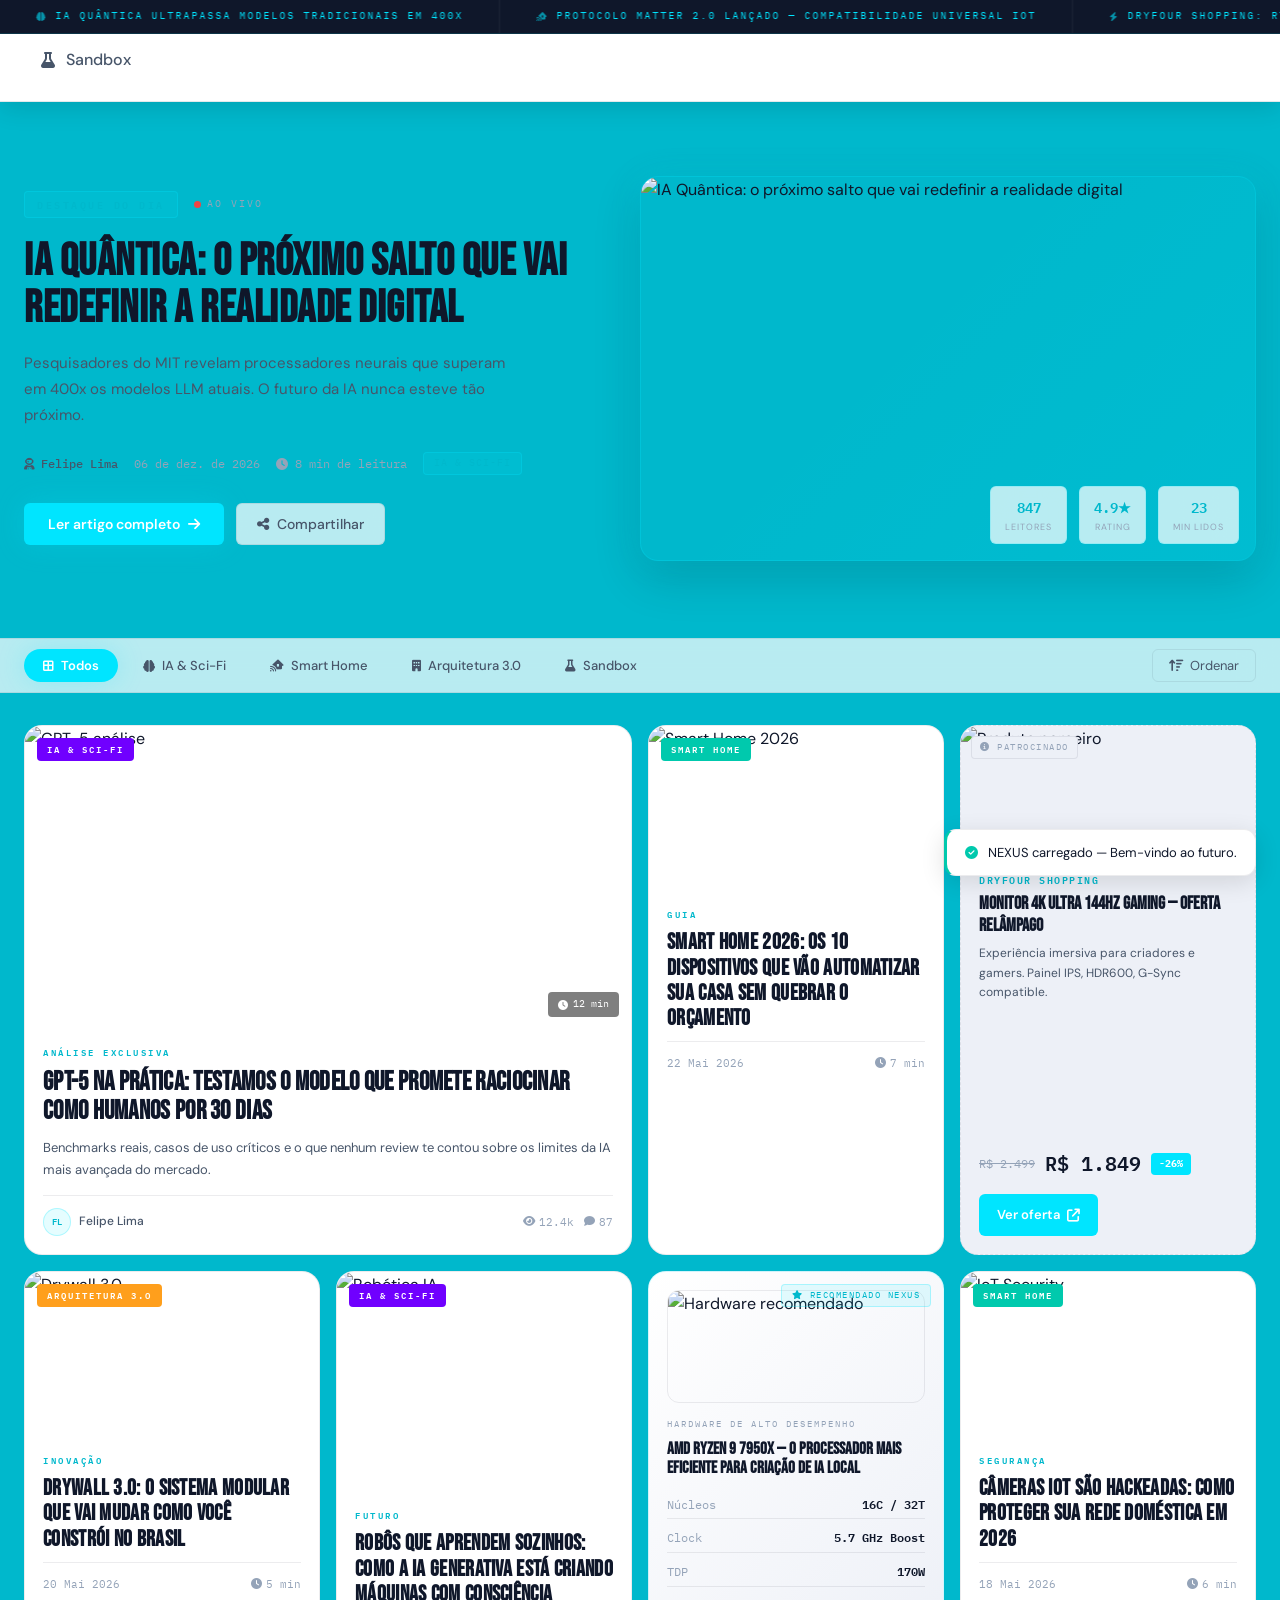
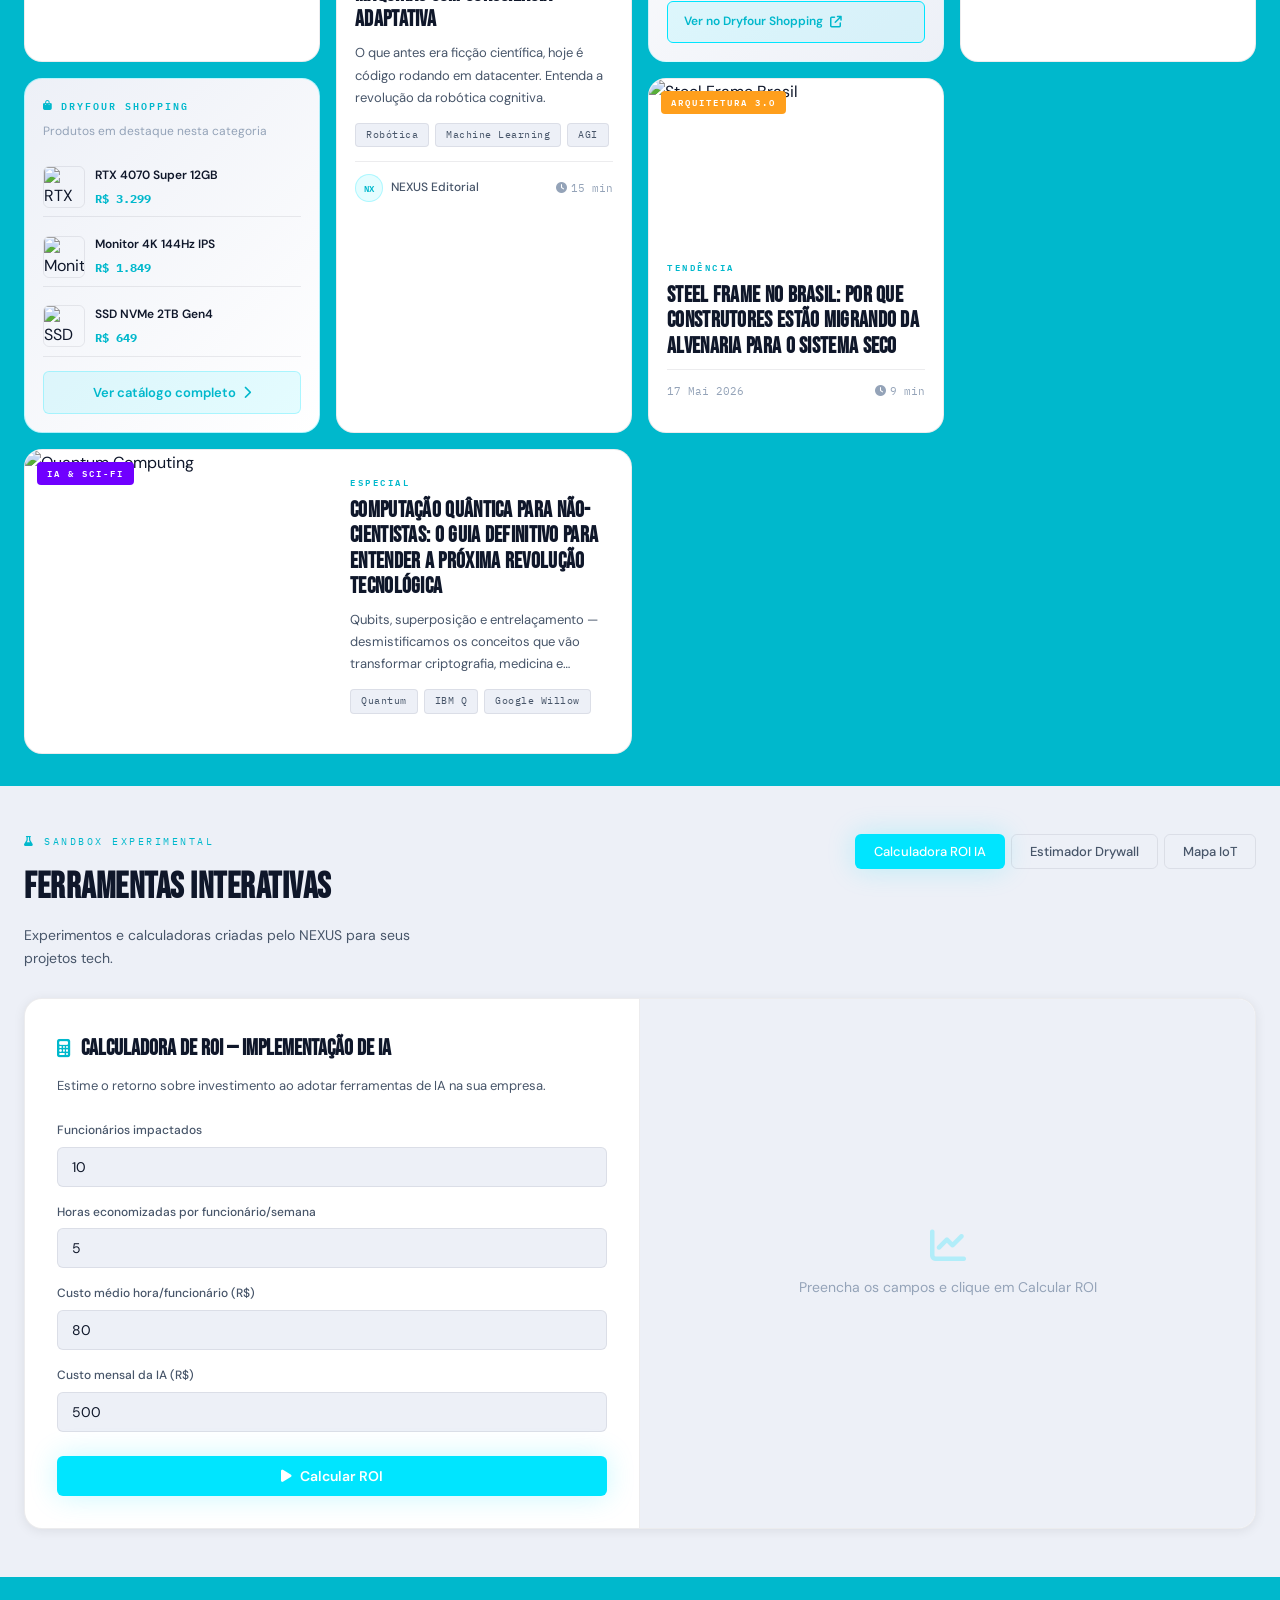
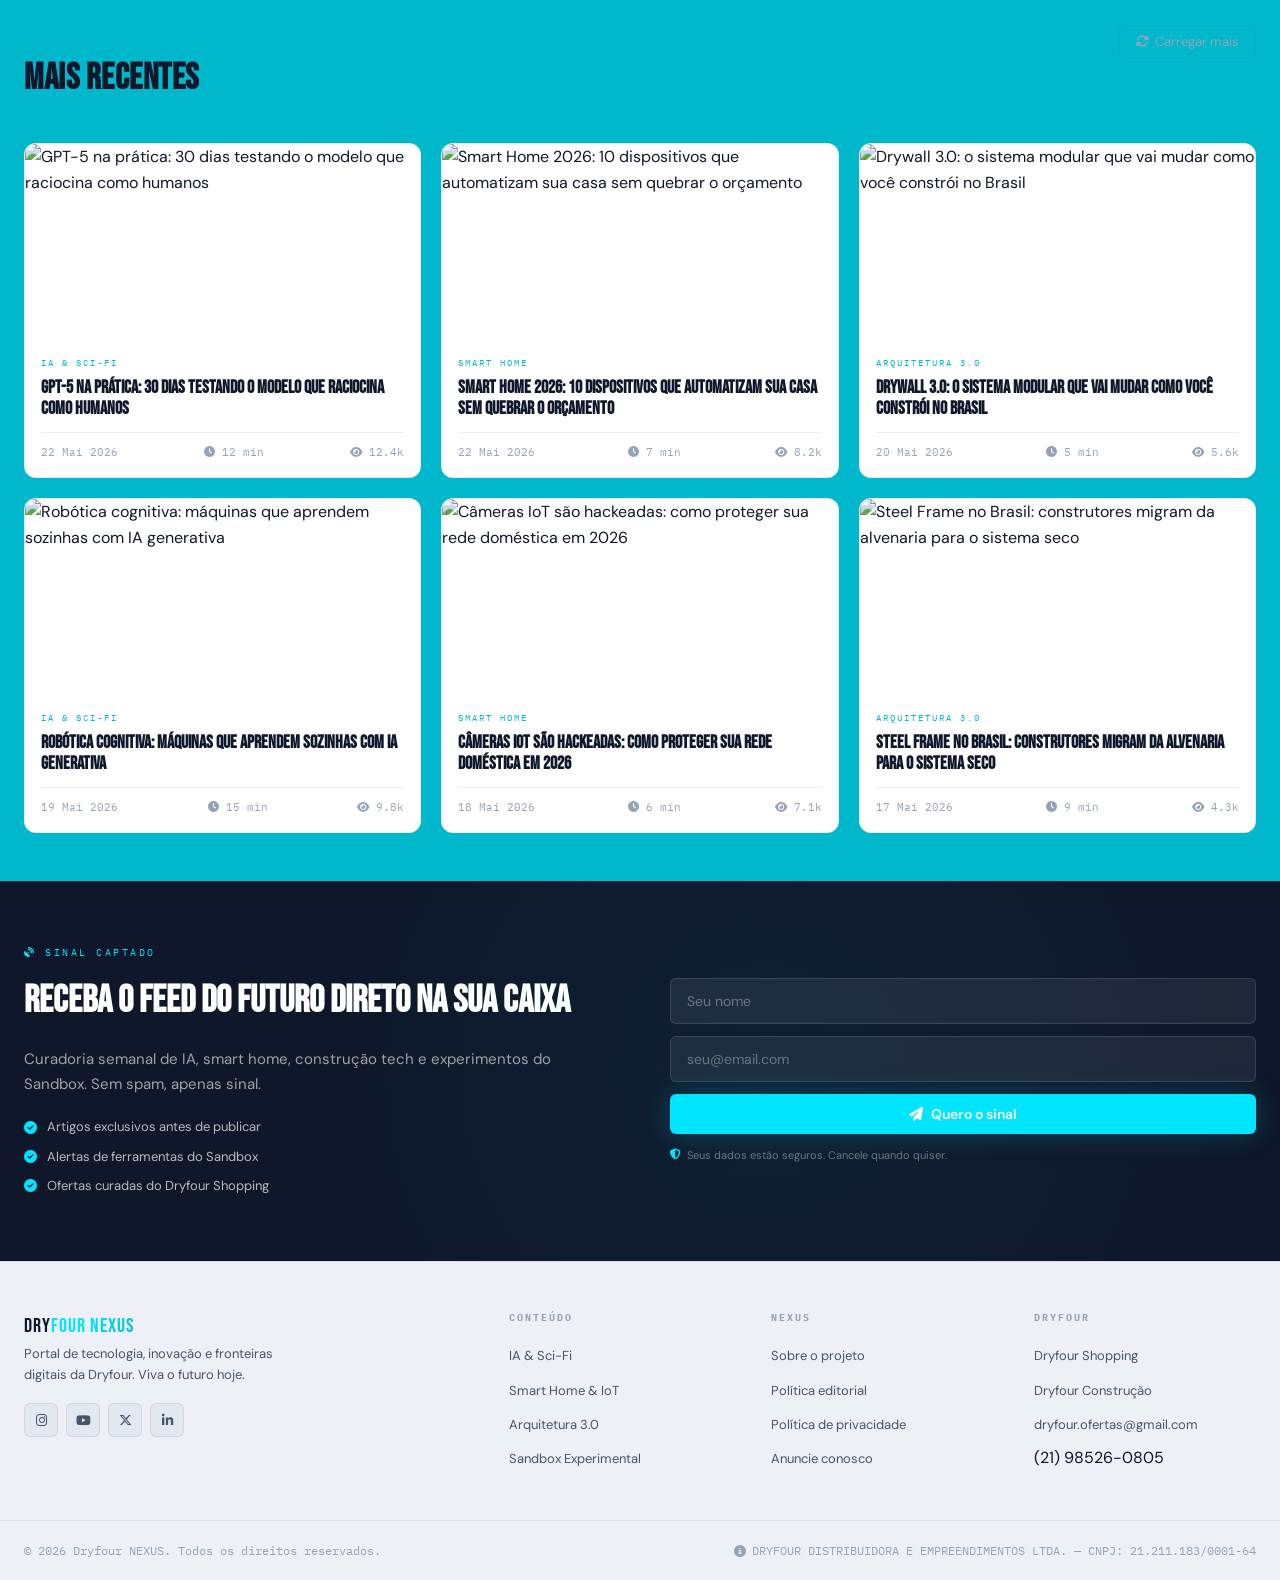
==== public/index.html @ 6061b4f8 "feat: adicionando estrutura completa do portal e backend Go" ====
<!DOCTYPE html>
<html lang="pt-br">
<head>
  <meta charset="UTF-8">
  <meta name="viewport" content="width=device-width, initial-scale=1.0, viewport-fit=cover">
  <meta name="description" content="Dryfour NEXUS — Portal de tecnologia, inovação sci-fi, smart home e fronteiras do futuro. Notícias, análises e experimentos interativos.">
  <meta name="keywords" content="tecnologia, IA, smart home, IoT, sci-fi, drywall, construção inteligente, nexus, dryfour">
  <meta name="author" content="Dryfour NEXUS">
  <meta name="theme-color" content="#F5F7FA">
  <meta property="og:title" content="Dryfour NEXUS | Portal Tech & Sci-Fi">
  <meta property="og:description" content="Informação densa. Futuro afiado. O hub de tecnologia e inovação da Dryfour.">
  <meta property="og:type" content="website">
  <meta property="og:image" content="https://images.unsplash.com/photo-1518770660439-4636190af475?w=1200&q=80">
  <meta property="og:url" content="https://nexus.dryfour.com.br">
  <meta name="twitter:card" content="summary_large_image">

  <title>Dryfour NEXUS | Portal Tech & Sci-Fi</title>

  <!-- CRITICAL INLINE CSS: previne FOUC -->
  <style>
    html, body { background: #F5F7FA; color: #0F172A; margin: 0; padding: 0; font-family: system-ui, sans-serif; }
    .nexus-skeleton { background: linear-gradient(90deg, #e8edf5 25%, #f0f4fa 50%, #e8edf5 75%); background-size: 200% 100%; animation: skShimmer 1.4s ease-in-out infinite; border-radius: 12px; height: 220px; }
    @keyframes skShimmer { 0%{background-position:200% 0} 100%{background-position:-200% 0} }
  </style>

  <link rel="preconnect" href="https://fonts.googleapis.com">
  <link rel="preconnect" href="https://fonts.gstatic.com" crossorigin>
  <link href="https://fonts.googleapis.com/css2?family=Bebas+Neue&family=DM+Sans:wght@300;400;500;600;700&family=IBM+Plex+Mono:wght@400;500;600&display=swap" rel="stylesheet">
  <link rel="stylesheet" href="https://cdnjs.cloudflare.com/ajax/libs/font-awesome/6.5.0/css/all.min.css">
  <link rel="stylesheet" href="assets/style.css">
</head>
<body class="niche-default">

<!-- SKIP LINK -->
<a class="skip-link" href="#mainContent">Ir para o conteúdo principal</a>

<!-- ===== TICKER BAR ===== -->
<div class="ticker-bar" id="tickerBar" aria-hidden="true">
  <div class="ticker-track" id="tickerTrack"></div>
</div>

<!-- ===== HEADER ===== -->
<header class="site-header" id="siteHeader" role="banner">
  <nav class="navbar" aria-label="Navegação principal">
    <a href="/" class="logo" aria-label="Dryfour NEXUS — Início">
      DRY<span>FOUR</span> <span class="logo-nexus">NEXUS</span>
    </a>

    <ul class="nav-links" role="list">
      <li><a href="#" class="nav-link active-nav" data-niche="default">Início</a></li>
      <li><a href="#" class="nav-link" data-niche="ai">IA & Sci-Fi</a></li>
      <li><a href="#" class="nav-link" data-niche="smarthome">Smart Home</a></li>
      <li><a href="#" class="nav-link" data-niche="architecture">Arquitetura 3.0</a></li>
      <li><a href="#" class="nav-link" data-niche="sandbox">Sandbox</a></li>
    </ul>

    <div class="nav-actions">
      <!-- Search -->
      <div class="search-wrapper" id="searchWrapper">
        <button class="icon-btn" id="searchToggle" aria-label="Buscar" aria-expanded="false">
          <i class="fas fa-magnifying-glass" aria-hidden="true"></i>
        </button>
        <div class="search-flyout" id="searchFlyout" role="search">
          <i class="fas fa-magnifying-glass"></i>
          <input type="search" id="searchInput" placeholder="Buscar artigos, temas…" autocomplete="off" aria-label="Busca">
          <button class="search-close" id="searchClose" aria-label="Fechar busca"><i class="fas fa-xmark"></i></button>
        </div>
      </div>

      <!-- Theme mode badge -->
      <div class="niche-badge" id="nicheBadge">
        <span class="niche-dot" id="nicheDot"></span>
        <span class="niche-label" id="nicheLabel">NEXUS</span>
      </div>

      <!-- Hamburger mobile -->
      <button class="hamburger" id="hamburger" aria-label="Menu" aria-expanded="false">
        <span></span><span></span><span></span>
      </button>
    </div>
  </nav>

  <!-- Mobile nav drawer -->
  <div class="mobile-drawer" id="mobileDrawer" aria-hidden="true">
    <ul role="list">
      <li><a href="#" class="mob-nav-link" data-niche="default"><i class="fas fa-home"></i> Início</a></li>
      <li><a href="#" class="mob-nav-link" data-niche="ai"><i class="fas fa-brain"></i> IA & Sci-Fi</a></li>
      <li><a href="#" class="mob-nav-link" data-niche="smarthome"><i class="fas fa-house-signal"></i> Smart Home</a></li>
      <li><a href="#" class="mob-nav-link" data-niche="architecture"><i class="fas fa-building"></i> Arquitetura 3.0</a></li>
      <li><a href="#" class="mob-nav-link" data-niche="sandbox"><i class="fas fa-flask"></i> Sandbox</a></li>
    </ul>
  </div>
</header>

<!-- ===== MAIN ===== -->
<main id="mainContent">

  <!-- ===== HERO SECTION ===== -->
  <section class="hero-section" id="heroSection" aria-label="Destaque principal">
    <div class="hero-inner">
      <div class="hero-eyebrow">
        <span class="hero-tag" id="heroTag">DESTAQUE DO DIA</span>
        <span class="hero-live"><span class="live-dot"></span>AO VIVO</span>
      </div>
      <h1 class="hero-title" id="heroTitle">IA Quântica: o próximo salto na computação que vai redefinir a realidade digital</h1>
      <p class="hero-excerpt" id="heroExcerpt">Pesquisadores do MIT revelam processadores neurais que superam em 400x os modelos LLM atuais. O futuro da inteligência artificial nunca esteve tão próximo — e tão imprevisível.</p>
      <div class="hero-meta">
        <span class="hero-author"><i class="fas fa-user-astronaut"></i> Felipe Lima</span>
        <span class="hero-date" id="heroDate"></span>
        <span class="hero-read"><i class="fas fa-clock"></i> 8 min de leitura</span>
        <span class="hero-niche-tag" id="heroNicheTag">IA & Sci-Fi</span>
      </div>
      <div class="hero-actions">
        <button class="btn-primary" id="heroCta">Ler artigo completo <i class="fas fa-arrow-right"></i></button>
        <button class="btn-ghost-light"><i class="fas fa-share-nodes"></i> Compartilhar</button>
      </div>
    </div>
    <div class="hero-visual" id="heroVisual">
      <div class="hero-img-wrap">
        <img src="https://images.unsplash.com/photo-1635070041078-e363dbe005cb?w=900&q=80" alt="IA Quântica" id="heroImg" loading="eager">
        <div class="hero-img-overlay"></div>
        <div class="hero-data-grid" aria-hidden="true">
          <div class="hdg-item"><span class="hdg-val">847</span><span class="hdg-lbl">Leitores</span></div>
          <div class="hdg-item"><span class="hdg-val">4.9★</span><span class="hdg-lbl">Rating</span></div>
          <div class="hdg-item"><span class="hdg-val">23</span><span class="hdg-lbl">Min lidos</span></div>
        </div>
      </div>
    </div>
  </section>

  <!-- ===== CATEGORY FILTER BAR ===== -->
  <div class="cat-filter-wrap">
    <div class="cat-filter" id="catFilter" role="tablist" aria-label="Filtrar por nicho">
      <button class="cat-pill active" data-niche="default" role="tab" aria-selected="true">
        <i class="fas fa-border-all"></i> Todos
      </button>
      <button class="cat-pill" data-niche="ai" role="tab">
        <i class="fas fa-brain"></i> IA & Sci-Fi
      </button>
      <button class="cat-pill" data-niche="smarthome" role="tab">
        <i class="fas fa-house-signal"></i> Smart Home
      </button>
      <button class="cat-pill" data-niche="architecture" role="tab">
        <i class="fas fa-building"></i> Arquitetura 3.0
      </button>
      <button class="cat-pill" data-niche="sandbox" role="tab">
        <i class="fas fa-flask"></i> Sandbox
      </button>
      <div class="cat-filter-sort">
        <button class="sort-btn" id="sortBtn" aria-label="Ordenar artigos">
          <i class="fas fa-arrow-up-wide-short" id="sortIcon"></i> Ordenar
        </button>
      </div>
    </div>
  </div>

  <!-- ===== BENTO GRID PRINCIPAL ===== -->
  <section class="bento-wrap container" aria-label="Grade de notícias">
    <div class="bento-grid" id="bentoGrid">

      <!-- ---- CARD FEATURED (span 2 cols) ---- -->
      <article class="bento-card bento-featured" data-niche="ai" data-id="1">
        <div class="card-img-wrap">
          <img src="https://images.unsplash.com/photo-1677442135703-1787eea5ce01?w=800&q=80" alt="GPT-5 análise" loading="lazy">
          <span class="card-niche-badge niche-ai">IA & Sci-Fi</span>
          <div class="card-meta-overlay">
            <span class="card-read-time"><i class="fas fa-clock"></i> 12 min</span>
          </div>
        </div>
        <div class="card-body">
          <span class="card-eyebrow">ANÁLISE EXCLUSIVA</span>
          <h2 class="card-title">GPT-5 na prática: testamos o modelo que promete raciocinar como humanos por 30 dias</h2>
          <p class="card-excerpt">Benchmarks reais, casos de uso críticos e o que nenhum review te contou sobre os limites da IA mais avançada do mercado.</p>
          <div class="card-footer">
            <div class="card-author">
              <div class="author-avatar">FL</div>
              <span>Felipe Lima</span>
            </div>
            <div class="card-stats">
              <span><i class="fas fa-eye"></i> 12.4k</span>
              <span><i class="fas fa-comment"></i> 87</span>
            </div>
          </div>
        </div>
      </article>

      <!-- ---- CARD STANDARD ---- -->
      <article class="bento-card bento-standard" data-niche="smarthome" data-id="2">
        <div class="card-img-wrap">
          <img src="https://images.unsplash.com/photo-1558002038-1055907df827?w=600&q=80" alt="Smart Home 2026" loading="lazy">
          <span class="card-niche-badge niche-smarthome">Smart Home</span>
        </div>
        <div class="card-body">
          <span class="card-eyebrow">GUIA</span>
          <h2 class="card-title">Smart Home 2026: os 10 dispositivos que vão automatizar sua casa sem quebrar o orçamento</h2>
          <div class="card-footer">
            <span class="card-date">22 Mai 2026</span>
            <span class="card-read-time-footer"><i class="fas fa-clock"></i> 7 min</span>
          </div>
        </div>
      </article>

      <!-- ---- NATIVE ADSENSE ZONE ---- -->
      <div class="bento-card bento-ad" aria-label="Conteúdo patrocinado">
        <div class="ad-label"><i class="fas fa-circle-info"></i> Patrocinado</div>
        <div class="ad-content">
          <div class="ad-img-wrap">
            <img src="https://images.unsplash.com/photo-1593640495253-23196b27a87f?w=400&q=80" alt="Produto parceiro" loading="lazy">
          </div>
          <div class="ad-body">
            <span class="ad-brand">Dryfour Shopping</span>
            <h3 class="ad-title">Monitor 4K Ultra 144Hz Gaming — Oferta Relâmpago</h3>
            <p class="ad-desc">Experiência imersiva para criadores e gamers. Painel IPS, HDR600, G-Sync compatible.</p>
            <div class="ad-price-row">
              <span class="ad-price-old">R$ 2.499</span>
              <span class="ad-price">R$ 1.849</span>
              <span class="ad-badge">-26%</span>
            </div>
            <a href="https://www.dryfourshopping.com.br" target="_blank" rel="noopener noreferrer" class="ad-cta" data-track="ad-click">
              Ver oferta <i class="fas fa-arrow-up-right-from-square"></i>
            </a>
          </div>
        </div>
      </div>

      <!-- ---- CARD STANDARD ---- -->
      <article class="bento-card bento-standard" data-niche="architecture" data-id="3">
        <div class="card-img-wrap">
          <img src="https://images.unsplash.com/photo-1504307651254-35680f3366d4?w=600&q=80" alt="Drywall 3.0" loading="lazy">
          <span class="card-niche-badge niche-architecture">Arquitetura 3.0</span>
        </div>
        <div class="card-body">
          <span class="card-eyebrow">INOVAÇÃO</span>
          <h2 class="card-title">Drywall 3.0: o sistema modular que vai mudar como você constrói no Brasil</h2>
          <div class="card-footer">
            <span class="card-date">20 Mai 2026</span>
            <span class="card-read-time-footer"><i class="fas fa-clock"></i> 5 min</span>
          </div>
        </div>
      </article>

      <!-- ---- CARD TALL ---- -->
      <article class="bento-card bento-tall" data-niche="ai" data-id="4">
        <div class="card-img-wrap">
          <img src="https://images.unsplash.com/photo-1620712943543-bcc4688e7485?w=600&q=80" alt="Robótica IA" loading="lazy">
          <span class="card-niche-badge niche-ai">IA & Sci-Fi</span>
        </div>
        <div class="card-body">
          <span class="card-eyebrow">FUTURO</span>
          <h2 class="card-title">Robôs que aprendem sozinhos: como a IA generativa está criando máquinas com consciência adaptativa</h2>
          <p class="card-excerpt">O que antes era ficção científica, hoje é código rodando em datacenter. Entenda a revolução da robótica cognitiva.</p>
          <div class="card-tags">
            <span class="tag">Robótica</span>
            <span class="tag">Machine Learning</span>
            <span class="tag">AGI</span>
          </div>
          <div class="card-footer">
            <div class="card-author">
              <div class="author-avatar">NX</div>
              <span>NEXUS Editorial</span>
            </div>
            <span class="card-read-time-footer"><i class="fas fa-clock"></i> 15 min</span>
          </div>
        </div>
      </article>

      <!-- ---- AFFILIATE MODULE ---- -->
      <div class="bento-card bento-affiliate" data-track="affiliate-view">
        <div class="affiliate-label"><i class="fas fa-star"></i> Recomendado NEXUS</div>
        <div class="affiliate-inner">
          <img src="https://images.unsplash.com/photo-1591799264318-7e6ef8ddb7ea?w=300&q=80" alt="Hardware recomendado" loading="lazy" class="affiliate-img">
          <div class="affiliate-body">
            <span class="affiliate-cat">Hardware de Alto Desempenho</span>
            <h3 class="affiliate-title">AMD Ryzen 9 7950X — O processador mais eficiente para criação de IA local</h3>
            <div class="affiliate-specs">
              <div class="spec-row"><span class="spec-k">Núcleos</span><span class="spec-v">16C / 32T</span></div>
              <div class="spec-row"><span class="spec-k">Clock</span><span class="spec-v">5.7 GHz Boost</span></div>
              <div class="spec-row"><span class="spec-k">TDP</span><span class="spec-v">170W</span></div>
            </div>
            <a href="https://www.dryfourshopping.com.br" target="_blank" rel="noopener sponsored" class="affiliate-btn" data-track="affiliate-click">
              Ver no Dryfour Shopping <i class="fas fa-external-link"></i>
            </a>
          </div>
        </div>
      </div>

      <!-- ---- CARD STANDARD ---- -->
      <article class="bento-card bento-standard" data-niche="smarthome" data-id="5">
        <div class="card-img-wrap">
          <img src="https://images.unsplash.com/photo-1573148195900-7845dcb9b127?w=600&q=80" alt="IoT Security" loading="lazy">
          <span class="card-niche-badge niche-smarthome">Smart Home</span>
        </div>
        <div class="card-body">
          <span class="card-eyebrow">SEGURANÇA</span>
          <h2 class="card-title">Câmeras IoT são hackeadas: como proteger sua rede doméstica em 2026</h2>
          <div class="card-footer">
            <span class="card-date">18 Mai 2026</span>
            <span class="card-read-time-footer"><i class="fas fa-clock"></i> 6 min</span>
          </div>
        </div>
      </article>

      <!-- ---- STORE INTERSTITIAL (Dryfour Shopping Product Showcase) ---- -->
      <div class="bento-card bento-store-showcase" data-track="store-view">
        <div class="store-header">
          <span class="store-label"><i class="fas fa-bag-shopping"></i> Dryfour Shopping</span>
          <span class="store-subtitle">Produtos em destaque nesta categoria</span>
        </div>
        <div class="store-products-mini" id="storeMiniGrid">
          <!-- Preenchido pelo JS -->
        </div>
        <a href="https://www.dryfourshopping.com.br" target="_blank" rel="noopener" class="store-see-all" data-track="store-cta">
          Ver catálogo completo <i class="fas fa-chevron-right"></i>
        </a>
      </div>

      <!-- ---- CARD STANDARD ---- -->
      <article class="bento-card bento-standard" data-niche="architecture" data-id="6">
        <div class="card-img-wrap">
          <img src="https://images.unsplash.com/photo-1486325212027-8081e485255e?w=600&q=80" alt="Steel Frame Brasil" loading="lazy">
          <span class="card-niche-badge niche-architecture">Arquitetura 3.0</span>
        </div>
        <div class="card-body">
          <span class="card-eyebrow">TENDÊNCIA</span>
          <h2 class="card-title">Steel Frame no Brasil: por que construtores estão migrando da alvenaria para o sistema seco</h2>
          <div class="card-footer">
            <span class="card-date">17 Mai 2026</span>
            <span class="card-read-time-footer"><i class="fas fa-clock"></i> 9 min</span>
          </div>
        </div>
      </article>

      <!-- ---- CARD WIDE (span 2 cols) ---- -->
      <article class="bento-card bento-wide" data-niche="ai" data-id="7">
        <div class="wide-inner">
          <div class="wide-img-wrap">
            <img src="https://images.unsplash.com/photo-1655635643532-fa9ba2648cbe?w=700&q=80" alt="Quantum Computing" loading="lazy">
          </div>
          <div class="card-body">
            <span class="card-niche-badge niche-ai">IA & Sci-Fi</span>
            <span class="card-eyebrow">ESPECIAL</span>
            <h2 class="card-title">Computação Quântica para não-cientistas: o guia definitivo para entender a próxima revolução tecnológica</h2>
            <p class="card-excerpt">Qubits, superposição e entrelaçamento — desmistificamos os conceitos que vão transformar criptografia, medicina e logistics nos próximos 10 anos.</p>
            <div class="card-tags">
              <span class="tag">Quantum</span><span class="tag">IBM Q</span><span class="tag">Google Willow</span>
            </div>
          </div>
        </div>
      </article>

    </div><!-- /bento-grid -->
  </section>

  <!-- ===== SANDBOX SECTION ===== -->
  <section class="sandbox-section container" id="sandboxSection" aria-label="Laboratório interativo">
    <div class="section-header">
      <div class="section-header-left">
        <span class="section-eyebrow"><i class="fas fa-flask"></i> Sandbox Experimental</span>
        <h2 class="section-title">Ferramentas Interativas</h2>
        <p class="section-sub">Experimentos e calculadoras criadas pelo NEXUS para seus projetos tech.</p>
      </div>
      <div class="sandbox-tabs" role="tablist">
        <button class="sandbox-tab active" data-tool="calc" role="tab">Calculadora ROI IA</button>
        <button class="sandbox-tab" data-tool="drywall" role="tab">Estimador Drywall</button>
        <button class="sandbox-tab" data-tool="iot" role="tab">Mapa IoT</button>
      </div>
    </div>

    <div class="sandbox-panel" id="sandboxPanel">

      <!-- TOOL: ROI Calculator -->
      <div class="sandbox-tool active" id="tool-calc">
        <div class="sandbox-tool-inner">
          <div class="sandbox-inputs">
            <h3 class="tool-title"><i class="fas fa-calculator"></i> Calculadora de ROI — Implementação de IA</h3>
            <p class="tool-desc">Estime o retorno sobre investimento ao adotar ferramentas de IA na sua empresa.</p>
            <div class="input-group">
              <label>Funcionários impactados</label>
              <input type="number" id="calcEmp" value="10" min="1" max="10000" class="tool-input">
            </div>
            <div class="input-group">
              <label>Horas economizadas por funcionário/semana</label>
              <input type="number" id="calcHours" value="5" min="0" max="40" class="tool-input">
            </div>
            <div class="input-group">
              <label>Custo médio hora/funcionário (R$)</label>
              <input type="number" id="calcRate" value="80" min="0" class="tool-input">
            </div>
            <div class="input-group">
              <label>Custo mensal da IA (R$)</label>
              <input type="number" id="calcCost" value="500" min="0" class="tool-input">
            </div>
            <button class="btn-primary calc-run-btn" id="calcRunBtn">
              <i class="fas fa-play"></i> Calcular ROI
            </button>
          </div>
          <div class="sandbox-result" id="calcResult">
            <div class="result-placeholder">
              <i class="fas fa-chart-line"></i>
              <p>Preencha os campos e clique em Calcular ROI</p>
            </div>
          </div>
        </div>
      </div>

      <!-- TOOL: Drywall Estimator -->
      <div class="sandbox-tool" id="tool-drywall">
        <div class="sandbox-tool-inner">
          <div class="sandbox-inputs">
            <h3 class="tool-title"><i class="fas fa-ruler-combined"></i> Estimador de Materiais — Drywall</h3>
            <p class="tool-desc">Calcule a quantidade de chapas, perfis e parafusos para seu projeto.</p>
            <div class="input-group">
              <label>Área total das paredes (m²)</label>
              <input type="number" id="dwArea" value="50" min="1" class="tool-input">
            </div>
            <div class="input-group">
              <label>Pé-direito (m)</label>
              <input type="number" id="dwHeight" value="2.8" min="2" max="6" step="0.1" class="tool-input">
            </div>
            <div class="input-group">
              <label>Tipo de ambiente</label>
              <select id="dwType" class="tool-input tool-select">
                <option value="standard">Padrão (seco)</option>
                <option value="wet">Área úmida</option>
                <option value="acoustic">Acústico</option>
              </select>
            </div>
            <button class="btn-primary calc-run-btn" id="dwRunBtn">
              <i class="fas fa-play"></i> Estimar materiais
            </button>
          </div>
          <div class="sandbox-result" id="dwResult">
            <div class="result-placeholder">
              <i class="fas fa-layer-group"></i>
              <p>Configure o ambiente para ver o material estimado</p>
            </div>
          </div>
        </div>
      </div>

      <!-- TOOL: IoT Map -->
      <div class="sandbox-tool" id="tool-iot">
        <div class="sandbox-tool-inner">
          <div class="sandbox-inputs">
            <h3 class="tool-title"><i class="fas fa-house-signal"></i> Mapa de Dispositivos IoT</h3>
            <p class="tool-desc">Visualize e simule a topologia de dispositivos smart home em um ambiente residencial.</p>
            <div class="iot-device-list" id="iotDeviceList">
              <label class="iot-check">
                <input type="checkbox" checked data-device="router"> <i class="fas fa-wifi"></i> Router Central
              </label>
              <label class="iot-check">
                <input type="checkbox" checked data-device="camera"> <i class="fas fa-video"></i> Câmeras de Segurança
              </label>
              <label class="iot-check">
                <input type="checkbox" data-device="lights"> <i class="fas fa-lightbulb"></i> Lâmpadas Inteligentes
              </label>
              <label class="iot-check">
                <input type="checkbox" data-device="thermostat"> <i class="fas fa-temperature-half"></i> Termostato
              </label>
              <label class="iot-check">
                <input type="checkbox" data-device="speaker"> <i class="fas fa-volume-high"></i> Speaker Inteligente
              </label>
              <label class="iot-check">
                <input type="checkbox" data-device="lock"> <i class="fas fa-lock"></i> Fechadura Digital
              </label>
            </div>
            <button class="btn-primary calc-run-btn" id="iotRunBtn">
              <i class="fas fa-project-diagram"></i> Gerar Mapa
            </button>
          </div>
          <div class="sandbox-result" id="iotResult">
            <div class="result-placeholder">
              <i class="fas fa-network-wired"></i>
              <p>Selecione os dispositivos para gerar o mapa de rede</p>
            </div>
          </div>
        </div>
      </div>

    </div><!-- /sandbox-panel -->
  </section>

  <!-- ===== LATEST ARTICLES LIST ===== -->
  <section class="latest-section container" aria-label="Artigos recentes">
    <div class="section-header">
      <div class="section-header-left">
        <span class="section-eyebrow"><i class="fas fa-rss"></i> Feed</span>
        <h2 class="section-title">Mais recentes</h2>
      </div>
      <button class="btn-ghost-sm" id="loadMoreBtn"><i class="fas fa-rotate"></i> Carregar mais</button>
    </div>
    <div class="latest-grid" id="latestGrid">
      <!-- Populated by JS -->
    </div>
  </section>

  <!-- ===== NEWSLETTER ===== -->
  <section class="newsletter-section" id="newsletter" aria-label="Newsletter">
    <div class="newsletter-inner container">
      <div class="newsletter-left">
        <span class="section-eyebrow"><i class="fas fa-satellite-dish"></i> Sinal captado</span>
        <h2>Receba o feed do futuro direto na sua caixa</h2>
        <p>Curadoria semanal de IA, smart home, construção tech e experimentos do Sandbox. Sem spam, apenas sinal.</p>
        <ul class="newsletter-perks">
          <li><i class="fas fa-check-circle"></i> Artigos exclusivos antes de publicar</li>
          <li><i class="fas fa-check-circle"></i> Alertas de ferramentas do Sandbox</li>
          <li><i class="fas fa-check-circle"></i> Ofertas curadas do Dryfour Shopping</li>
        </ul>
      </div>
      <div class="newsletter-right">
        <form class="newsletter-form" id="newsletterForm" novalidate>
          <input type="text" placeholder="Seu nome" id="nlName" required class="nl-input" autocomplete="given-name">
          <input type="email" placeholder="seu@email.com" id="nlEmail" required class="nl-input" autocomplete="email">
          <button type="submit" class="btn-primary nl-btn">
            <i class="fas fa-paper-plane"></i> Quero o sinal
          </button>
          <p class="nl-legal"><i class="fas fa-shield-alt"></i> Seus dados estão seguros. Cancele quando quiser.</p>
        </form>
        <div class="nl-success" id="nlSuccess" style="display:none">
          <i class="fas fa-satellite"></i>
          <h3>Sinal conectado!</h3>
          <p>Você receberá a próxima transmissão em breve.</p>
        </div>
      </div>
    </div>
  </section>

</main>

<!-- ===== FOOTER ===== -->
<footer class="site-footer" role="contentinfo">
  <div class="footer-top container">
    <div class="footer-brand">
      <a href="/" class="logo footer-logo">DRY<span>FOUR</span> <span class="logo-nexus">NEXUS</span></a>
      <p>Portal de tecnologia, inovação e fronteiras digitais da Dryfour. Viva o futuro hoje.</p>
      <div class="social-row">
        <a href="#" class="social-btn" aria-label="Instagram"><i class="fab fa-instagram"></i></a>
        <a href="#" class="social-btn" aria-label="YouTube"><i class="fab fa-youtube"></i></a>
        <a href="#" class="social-btn" aria-label="X"><i class="fab fa-x-twitter"></i></a>
        <a href="#" class="social-btn" aria-label="LinkedIn"><i class="fab fa-linkedin-in"></i></a>
      </div>
    </div>
    <div class="footer-col">
      <h4>CONTEÚDO</h4>
      <ul>
        <li><a href="#" data-niche="ai">IA & Sci-Fi</a></li>
        <li><a href="#" data-niche="smarthome">Smart Home & IoT</a></li>
        <li><a href="#" data-niche="architecture">Arquitetura 3.0</a></li>
        <li><a href="#" data-niche="sandbox">Sandbox Experimental</a></li>
      </ul>
    </div>
    <div class="footer-col">
      <h4>NEXUS</h4>
      <ul>
        <li><a href="#">Sobre o projeto</a></li>
        <li><a href="#">Política editorial</a></li>
        <li><a href="#">Política de privacidade</a></li>
        <li><a href="#">Anuncie conosco</a></li>
      </ul>
    </div>
    <div class="footer-col">
      <h4>DRYFOUR</h4>
      <ul>
        <li><a href="https://www.dryfourshopping.com.br" target="_blank" rel="noopener">Dryfour Shopping</a></li>
        <li><a href="https://www.dryfour.com.br" target="_blank" rel="noopener">Dryfour Construção</a></li>
        <li><a href="mailto:dryfour.ofertas@gmail.com">dryfour.ofertas@gmail.com</a></li>
        <li><address>(21) 98526-0805</address></li>
      </ul>
    </div>
  </div>
  <div class="footer-bottom container">
    <span>© 2026 Dryfour NEXUS. Todos os direitos reservados.</span>
    <span class="footer-legal"><i class="fas fa-circle-info"></i> DRYFOUR DISTRIBUIDORA E EMPREENDIMENTOS LTDA. — CNPJ: 21.211.183/0001-64</span>
  </div>
</footer>

<!-- Toast container -->
<div id="toastContainer" role="region" aria-live="polite" aria-label="Notificações"></div>

<!-- Overlay -->
<div class="site-overlay" id="siteOverlay" aria-hidden="true"></div>

<script src="assets/app.js"></script>
</body>
</html>
---- public/assets/style.css ----
/* ============================================================
   DRYFOUR NEXUS — STYLE.CSS
   Versão 1.0 — Light-Tech / White Sci-Fi
   Bento Grid Layout, Glassmorphism Light, Dynamic Niche Themes
   Bugs corrigidos: ticker loop, mobile scroll-hijacking, sidebar
   ============================================================ */

@import url('https://fonts.googleapis.com/css2?family=Bebas+Neue&family=DM+Sans:wght@300;400;500;600;700&family=IBM+Plex+Mono:wght@400;500;600&display=swap');

/* ===================================================================
   DESIGN TOKENS — Light-Tech / White Sci-Fi
   CSS Custom Properties como única fonte de verdade para temas
   =================================================================== */
:root {
  /* === ACCENT DINÂMICO — sobrescrito pelos temas === */
  --accent:        #00E5FF;
  --accent-dim:    rgba(0,229,255,0.10);
  --accent-mid:    rgba(0,229,255,0.28);
  --accent-glow:   0 0 28px rgba(0,229,255,0.25);
  --accent-text:   #00b8cc;

  /* === FUNDOS — Light Ceramic === */
  --bg:            #F5F7FA;
  --bg2:           #EDF0F7;
  --bg3:           #E2E8F0;
  --bg-surface:    #FFFFFF;

  /* === SUPERFÍCIES GLASSMORPHISM (light) === */
  --glass-bg:      rgba(255,255,255,0.72);
  --glass-border:  rgba(0,229,255,0.18);
  --glass-blur:    blur(18px);
  --glass-shadow:  0 8px 32px rgba(0,0,0,0.10);

  /* === TEXTO === */
  --text:          #0F172A;
  --text-mid:      #475569;
  --text-dim:      #94A3B8;

  /* === BORDAS === */
  --border:        rgba(0,229,255,0.14);
  --border2:       rgba(15,23,42,0.08);

  /* === SOMBRAS === */
  --shadow-sm:     0 2px 12px rgba(0,0,0,0.08);
  --shadow-md:     0 6px 24px rgba(0,0,0,0.12);
  --shadow-lg:     0 16px 48px rgba(0,0,0,0.16);

  /* === TIPOGRAFIA === */
  --font-d:        'Bebas Neue', sans-serif;        /* Display / headlines */
  --font-b:        'DM Sans', sans-serif;           /* Body */
  --font-m:        'IBM Plex Mono', monospace;      /* Code / data */

  /* === ANIMAÇÃO === */
  --ease:          cubic-bezier(0.2, 0.9, 0.4, 1);
  --t:             0.28s;
  --t-slow:        0.5s;

  /* === BORDAS ARREDONDADAS === */
  --r-sm:          6px;
  --r:             12px;
  --r-lg:          18px;
  --r-xl:          24px;

  /* === LAYOUT === */
  --header-h:      64px;
  --ticker-h:      34px;
  --container:     1320px;
}

/* ===================================================================
   TEMAS DINÂMICOS POR NICHO
   Transition smooth nas CSS vars via transition no body
   =================================================================== */
body { transition: --accent var(--t-slow); }

/* Default: Cyan Digital */
body.niche-default {
  --accent:      #00E5FF;
  --accent-dim:  rgba(0,229,255,0.10);
  --accent-mid:  rgba(0,229,255,0.25);
  --accent-glow: 0 0 28px rgba(0,229,255,0.22);
  --accent-text: #00b8cc;
}
/* IA & Sci-Fi: Quantum Violet */
body.niche-ai {
  --accent:      #7000FF;
  --accent-dim:  rgba(112,0,255,0.10);
  --accent-mid:  rgba(112,0,255,0.22);
  --accent-glow: 0 0 28px rgba(112,0,255,0.28);
  --accent-text: #5a00cc;
}
/* Smart Home: Bio-Electric Emerald */
body.niche-smarthome {
  --accent:      #00F5D4;
  --accent-dim:  rgba(0,245,212,0.10);
  --accent-mid:  rgba(0,245,212,0.22);
  --accent-glow: 0 0 28px rgba(0,245,212,0.25);
  --accent-text: #00c9ad;
}
/* Arquitetura 3.0: Industrial Amber */
body.niche-architecture {
  --accent:      #FF9F1C;
  --accent-dim:  rgba(255,159,28,0.10);
  --accent-mid:  rgba(255,159,28,0.22);
  --accent-glow: 0 0 28px rgba(255,159,28,0.28);
  --accent-text: #cc7d00;
}
/* Sandbox: Plasma Green */
body.niche-sandbox {
  --accent:      #00FF88;
  --accent-dim:  rgba(0,255,136,0.10);
  --accent-mid:  rgba(0,255,136,0.22);
  --accent-glow: 0 0 28px rgba(0,255,136,0.25);
  --accent-text: #00cc6e;
}

/* ===================================================================
   RESET
   =================================================================== */
*, *::before, *::after { margin:0; padding:0; box-sizing:border-box; }
html { scroll-behavior: smooth; font-size: 16px; }
body {
  font-family: var(--font-b);
  background: var(--bg);
  color: var(--text);
  line-height: 1.65;
  overflow-x: hidden;
  -webkit-font-smoothing: antialiased;
}
img { max-width:100%; display:block; object-fit:cover; }
ul, ol { list-style:none; }
button { cursor:pointer; font-family:var(--font-b); border:none; background:none; }
a { text-decoration:none; color:inherit; }
address { font-style:normal; }
input, select { font-family:var(--font-b); }

/* Scrollbar light tech */
::-webkit-scrollbar { width:4px; height:4px; }
::-webkit-scrollbar-track { background:var(--bg3); }
::-webkit-scrollbar-thumb { background:var(--accent); border-radius:10px; }
::selection { background:var(--accent-dim); color:var(--accent-text); }

/* Skip link */
.skip-link {
  position:absolute; top:-100px; left:16px;
  background:var(--accent); color:var(--bg-surface);
  padding:8px 16px; border-radius:var(--r-sm); font-weight:600;
  z-index:9999;
  transition: top var(--t);
}
.skip-link:focus { top:16px; }

/* Container */
.container {
  max-width: var(--container);
  margin: 0 auto;
  padding: 0 24px;
}

/* ===================================================================
   TICKER BAR
   FIX: JS duplica conteúdo → translateX(-50%) = loop perfeito sem gap
   FIX: pointer-events:none evita scroll-hijacking
   =================================================================== */
.ticker-bar {
  height: var(--ticker-h);
  background: var(--text);
  border-bottom: 1px solid var(--border);
  overflow: hidden;
  position: relative;
  z-index: 1001;
  pointer-events: none; /* Previne scroll-hijacking */
}
.ticker-track {
  display: flex;
  white-space: nowrap;
  will-change: transform;
  animation: ticker 40s linear infinite;
  align-items: center;
  height: 100%;
}
.ticker-track:hover { animation-play-state: paused; pointer-events: auto; }
.ticker-item {
  display: inline-flex;
  align-items: center;
  gap: 8px;
  padding: 0 36px;
  color: var(--accent);
  font-family: var(--font-m);
  font-size: 10px;
  letter-spacing: 2px;
  text-transform: uppercase;
  border-right: 1px solid rgba(255,255,255,0.08);
  height: 100%;
  flex-shrink: 0;
  white-space: nowrap;
}
.ticker-item i { font-size:9px; opacity:0.6; }

@keyframes ticker {
  0%   { transform: translateX(0); }
  100% { transform: translateX(-50%); } /* 50% porque JS duplica o conteúdo */
}

/* ===================================================================
   HEADER
   =================================================================== */
.site-header {
  position: sticky;
  top: 0;
  width: 100%;
  height: var(--header-h);
  background: var(--glass-bg);
  backdrop-filter: var(--glass-blur);
  -webkit-backdrop-filter: var(--glass-blur);
  border-bottom: 1px solid var(--border2);
  z-index: 900;
  transition: box-shadow var(--t) var(--ease), border-color var(--t-slow);
}
.site-header.scrolled {
  box-shadow: var(--shadow-md);
  border-bottom-color: var(--border);
}

.navbar {
  max-width: var(--container);
  margin: 0 auto;
  height: 100%;
  display: flex;
  align-items: center;
  padding: 0 24px;
  gap: 20px;
  flex-wrap: nowrap;
}

.logo {
  font-family: var(--font-d);
  font-size: 22px;
  letter-spacing: 1px;
  color: var(--text);
  white-space: nowrap;
  flex-shrink: 0;
  transition: color var(--t);
}
.logo span { color: var(--accent); transition: color var(--t-slow); }
.logo-nexus {
  color: var(--accent) !important;
  background: linear-gradient(135deg, var(--accent), var(--accent-text));
  -webkit-background-clip: text;
  -webkit-text-fill-color: transparent;
  background-clip: text;
}

.nav-links {
  display: flex;
  align-items: center;
  gap: 4px;
  flex: 1;
  margin: 0 8px;
}
.nav-link {
  font-size: 13px;
  font-weight: 500;
  color: var(--text-mid);
  padding: 6px 14px;
  border-radius: var(--r-sm);
  transition: all var(--t) var(--ease);
  white-space: nowrap;
}
.nav-link:hover,
.nav-link.active-nav {
  color: var(--accent-text);
  background: var(--accent-dim);
}

.nav-actions {
  display: flex;
  align-items: center;
  gap: 8px;
  flex-shrink: 0;
}

.icon-btn {
  width: 38px; height: 38px;
  border-radius: var(--r-sm);
  display: flex; align-items: center; justify-content: center;
  color: var(--text-mid);
  background: var(--bg2);
  border: 1px solid var(--border2);
  transition: all var(--t) var(--ease);
  font-size: 14px;
}
.icon-btn:hover { color:var(--accent-text); background:var(--accent-dim); border-color:var(--accent-mid); }

/* Search flyout */
.search-wrapper { position: relative; }
.search-flyout {
  position: absolute;
  right: 0;
  top: calc(100% + 8px);
  width: 340px;
  background: var(--bg-surface);
  border: 1px solid var(--border);
  border-radius: var(--r);
  box-shadow: var(--shadow-md);
  padding: 10px 14px;
  display: flex;
  align-items: center;
  gap: 10px;
  opacity: 0;
  pointer-events: none;
  transform: translateY(-6px);
  transition: all var(--t) var(--ease);
  z-index: 200;
}
.search-flyout.open {
  opacity: 1;
  pointer-events: all;
  transform: translateY(0);
}
.search-flyout i { color:var(--text-dim); font-size:13px; }
.search-flyout input {
  flex:1;
  border:none;
  outline:none;
  background:transparent;
  font-size:14px;
  color: var(--text);
}
.search-flyout input::placeholder { color:var(--text-dim); }
.search-close { color:var(--text-dim); padding:4px; }
.search-close:hover { color:var(--text); }

/* Niche badge */
.niche-badge {
  display: flex;
  align-items: center;
  gap: 6px;
  padding: 5px 12px;
  border-radius: 99px;
  background: var(--accent-dim);
  border: 1px solid var(--accent-mid);
  font-family: var(--font-m);
  font-size: 10px;
  font-weight: 500;
  letter-spacing: 1.5px;
  text-transform: uppercase;
  color: var(--accent-text);
  white-space: nowrap;
  transition: all var(--t-slow);
}
.niche-dot {
  width: 6px; height: 6px;
  border-radius: 50%;
  background: var(--accent);
  animation: pulse-dot 1.6s ease-in-out infinite;
  flex-shrink: 0;
}
@keyframes pulse-dot {
  0%,100% { box-shadow: 0 0 0 0 var(--accent-mid); }
  50% { box-shadow: 0 0 0 4px transparent; }
}

/* Hamburger */
.hamburger {
  display: none;
  flex-direction: column;
  justify-content: center;
  gap: 5px;
  width: 36px; height: 36px;
  border-radius: var(--r-sm);
  padding: 6px;
  border: 1px solid var(--border2);
  background: var(--bg2);
  flex-shrink: 0;
}
.hamburger span {
  display:block; height:2px;
  background: var(--text);
  border-radius:2px;
  transition: all var(--t) var(--ease);
}
.hamburger.open span:nth-child(1) { transform: rotate(45deg) translate(5px, 5px); }
.hamburger.open span:nth-child(2) { opacity:0; transform:scaleX(0); }
.hamburger.open span:nth-child(3) { transform: rotate(-45deg) translate(5px,-5px); }

/* Mobile drawer */
.mobile-drawer {
  position: fixed;
  top: calc(var(--ticker-h) + var(--header-h));
  left: 0; right: 0;
  background: var(--bg-surface);
  border-bottom: 1px solid var(--border2);
  padding: 16px 24px;
  z-index: 800;
  transform: translateY(-110%);
  transition: transform var(--t) var(--ease);
  box-shadow: var(--shadow-md);
}
.mobile-drawer.open { transform: translateY(0); }
.mobile-drawer ul { display:flex; flex-direction:column; gap:4px; }
.mob-nav-link {
  display:flex; align-items:center; gap:10px;
  padding:12px 16px;
  border-radius:var(--r-sm);
  font-weight:500;
  color:var(--text-mid);
  transition: all var(--t);
}
.mob-nav-link:hover { color:var(--accent-text); background:var(--accent-dim); }
.mob-nav-link i { width:16px; text-align:center; }

/* ===================================================================
   HERO SECTION
   =================================================================== */
.hero-section {
  min-height: 540px;
  display: grid;
  grid-template-columns: 1fr 1fr;
  gap: 0;
  max-width: var(--container);
  margin: 0 auto;
  padding: 40px 24px;
  align-items: center;
}
.hero-inner {
  padding-right: 48px;
}
.hero-eyebrow {
  display: flex;
  align-items: center;
  gap: 16px;
  margin-bottom: 20px;
}
.hero-tag {
  font-family: var(--font-m);
  font-size: 10px;
  font-weight: 600;
  letter-spacing: 2.5px;
  text-transform: uppercase;
  color: var(--accent-text);
  background: var(--accent-dim);
  border: 1px solid var(--accent-mid);
  padding: 4px 12px;
  border-radius: 4px;
  transition: all var(--t-slow);
}
.hero-live {
  display: flex;
  align-items: center;
  gap: 6px;
  font-family: var(--font-m);
  font-size: 10px;
  letter-spacing: 2px;
  color: var(--text-dim);
}
.live-dot {
  width:7px; height:7px; border-radius:50%;
  background: #ef4444;
  animation: pulse-dot 1.2s ease-in-out infinite;
  box-shadow: 0 0 0 0 rgba(239,68,68,0.4);
}
@keyframes pulse-live {
  0%,100% { box-shadow: 0 0 0 0 rgba(239,68,68,0.4); }
  50% { box-shadow: 0 0 0 5px transparent; }
}

.hero-title {
  font-family: var(--font-d);
  font-size: clamp(28px, 3.5vw, 52px);
  line-height: 1.05;
  letter-spacing: 0.5px;
  color: var(--text);
  margin-bottom: 18px;
}
.hero-excerpt {
  font-size: 15px;
  color: var(--text-mid);
  line-height: 1.75;
  margin-bottom: 24px;
  max-width: 500px;
}
.hero-meta {
  display: flex;
  align-items: center;
  gap: 16px;
  font-size: 12px;
  color: var(--text-dim);
  font-family: var(--font-m);
  margin-bottom: 28px;
  flex-wrap: wrap;
}
.hero-author { display:flex; align-items:center; gap:6px; color:var(--text-mid); font-weight:500; }
.hero-niche-tag {
  background: var(--accent-dim);
  color: var(--accent-text);
  border: 1px solid var(--accent-mid);
  padding: 2px 10px;
  border-radius: 4px;
  font-size:10px;
  text-transform:uppercase;
  letter-spacing:1px;
  transition: all var(--t-slow);
}
.hero-actions { display:flex; gap:12px; flex-wrap:wrap; }

/* Hero visual */
.hero-visual {}
.hero-img-wrap {
  position: relative;
  border-radius: var(--r-lg);
  overflow: hidden;
  box-shadow: var(--shadow-lg), var(--accent-glow);
  border: 1px solid var(--accent-mid);
  transition: box-shadow var(--t-slow), border-color var(--t-slow);
  aspect-ratio: 16/10;
}
.hero-img-wrap img {
  width:100%; height:100%;
  transition: transform 0.8s var(--ease);
}
.hero-img-wrap:hover img { transform: scale(1.03); }
.hero-img-overlay {
  position: absolute; inset:0;
  background: linear-gradient(135deg, transparent 40%, var(--accent-dim) 100%);
  pointer-events:none;
}
.hero-data-grid {
  position: absolute;
  bottom: 16px; right: 16px;
  display: flex;
  gap: 12px;
}
.hdg-item {
  background: var(--glass-bg);
  backdrop-filter: blur(12px);
  border: 1px solid var(--glass-border);
  padding: 8px 14px;
  border-radius: var(--r-sm);
  text-align: center;
  min-width: 64px;
}
.hdg-val {
  display:block;
  font-family: var(--font-m);
  font-size:14px;
  font-weight:600;
  color:var(--accent-text);
}
.hdg-lbl {
  display:block;
  font-size:9px;
  color:var(--text-dim);
  text-transform:uppercase;
  letter-spacing:1px;
  margin-top:2px;
}

/* ===================================================================
   BUTTONS
   =================================================================== */
.btn-primary {
  display: inline-flex;
  align-items: center;
  gap: 8px;
  padding: 11px 24px;
  background: var(--accent);
  color: var(--bg-surface);
  font-weight: 600;
  font-size: 14px;
  border-radius: var(--r-sm);
  border: none;
  transition: all var(--t) var(--ease);
  box-shadow: var(--accent-glow);
  white-space: nowrap;
}
.btn-primary:hover {
  transform: translateY(-2px);
  box-shadow: var(--accent-glow), 0 8px 20px rgba(0,0,0,0.15);
  filter: brightness(1.08);
}
.btn-ghost-light {
  display: inline-flex;
  align-items: center;
  gap: 8px;
  padding: 11px 20px;
  background: var(--glass-bg);
  color: var(--text-mid);
  font-weight: 500;
  font-size: 14px;
  border-radius: var(--r-sm);
  border: 1px solid var(--border2);
  backdrop-filter: blur(8px);
  transition: all var(--t) var(--ease);
}
.btn-ghost-light:hover {
  border-color: var(--accent-mid);
  color: var(--accent-text);
  background: var(--accent-dim);
}
.btn-ghost-sm {
  display: inline-flex;
  align-items: center;
  gap: 6px;
  padding: 7px 16px;
  background: transparent;
  color: var(--text-dim);
  font-size: 13px;
  border-radius: var(--r-sm);
  border: 1px solid var(--border2);
  transition: all var(--t);
}
.btn-ghost-sm:hover { color:var(--accent-text); border-color:var(--accent-mid); background:var(--accent-dim); }

/* ===================================================================
   CATEGORY FILTER BAR
   =================================================================== */
.cat-filter-wrap {
  position: sticky;
  top: var(--header-h);
  z-index: 800;
  background: var(--glass-bg);
  backdrop-filter: var(--glass-blur);
  -webkit-backdrop-filter: var(--glass-blur);
  border-bottom: 1px solid var(--border2);
  border-top: 1px solid var(--border2);
}
.cat-filter {
  max-width: var(--container);
  margin: 0 auto;
  padding: 10px 24px;
  display: flex;
  align-items: center;
  gap: 6px;
  overflow-x: auto;
  scrollbar-width: none;
  -ms-overflow-style: none;
}
.cat-filter::-webkit-scrollbar { display:none; }
.cat-pill {
  display: inline-flex;
  align-items: center;
  gap: 7px;
  padding: 7px 18px;
  border-radius: 99px;
  font-size: 13px;
  font-weight: 500;
  color: var(--text-mid);
  background: transparent;
  border: 1px solid transparent;
  white-space: nowrap;
  transition: all var(--t) var(--ease);
  flex-shrink: 0;
}
.cat-pill:hover {
  background: var(--accent-dim);
  color: var(--accent-text);
  border-color: var(--accent-mid);
}
.cat-pill.active {
  background: var(--accent);
  color: #fff;
  border-color: transparent;
  box-shadow: var(--accent-glow);
  font-weight: 600;
}
.cat-pill i { font-size:12px; }
.cat-filter-sort { margin-left: auto; flex-shrink:0; }
.sort-btn {
  display:flex; align-items:center; gap:6px;
  padding:7px 16px;
  border-radius:var(--r-sm);
  font-size:13px;
  color:var(--text-mid);
  border:1px solid var(--border2);
  transition:all var(--t);
}
.sort-btn:hover { color:var(--accent-text); border-color:var(--accent-mid); background:var(--accent-dim); }

/* ===================================================================
   BENTO GRID
   =================================================================== */
.bento-wrap {
  padding: 32px 24px;
}
.bento-grid {
  display: grid;
  grid-template-columns: repeat(4, 1fr);
  grid-auto-rows: auto;
  gap: 16px;
}

/* ---- Card base ---- */
.bento-card {
  background: var(--bg-surface);
  border-radius: var(--r-lg);
  border: 1px solid var(--border2);
  overflow: hidden;
  transition: transform var(--t) var(--ease), box-shadow var(--t) var(--ease), border-color var(--t-slow);
  position: relative;
}
.bento-card:hover {
  transform: translateY(-3px);
  box-shadow: var(--shadow-md);
  border-color: var(--accent-mid);
}

/* ---- Card sizes ---- */
.bento-featured { grid-column: span 2; }
.bento-wide     { grid-column: span 2; }
.bento-tall     { grid-row: span 2; }

/* ---- Card image ---- */
.card-img-wrap {
  position: relative;
  overflow: hidden;
  aspect-ratio: 16/9;
}
.bento-featured .card-img-wrap { aspect-ratio: 16/8; }
.bento-tall .card-img-wrap { aspect-ratio: 4/3; }
.card-img-wrap img {
  width:100%; height:100%;
  transition: transform 0.6s var(--ease);
}
.bento-card:hover .card-img-wrap img { transform: scale(1.04); }

.card-niche-badge {
  position:absolute; top:12px; left:12px;
  font-family:var(--font-m);
  font-size:9px;
  font-weight:600;
  letter-spacing:2px;
  text-transform:uppercase;
  padding:4px 10px;
  border-radius:4px;
  color:#fff;
}
.niche-ai           { background: #7000FF; }
.niche-smarthome    { background: #00c9ad; }
.niche-architecture { background: #FF9F1C; }
.niche-sandbox      { background: #00cc6e; }
.niche-default      { background: #00b8cc; }

.card-meta-overlay {
  position:absolute; bottom:12px; right:12px;
}

/* ---- Card body ---- */
.card-body {
  padding: 16px 18px 18px;
}
.card-eyebrow {
  display:block;
  font-family:var(--font-m);
  font-size:9px;
  font-weight:600;
  letter-spacing:2.5px;
  text-transform:uppercase;
  color:var(--accent-text);
  margin-bottom:8px;
  transition: color var(--t-slow);
}
.card-title {
  font-family:var(--font-d);
  font-size:clamp(16px,1.8vw,22px);
  line-height:1.15;
  color:var(--text);
  margin-bottom:10px;
  letter-spacing:0.3px;
}
.bento-featured .card-title { font-size:clamp(18px,2vw,26px); }
.bento-tall .card-title { font-size:clamp(17px,1.8vw,22px); }
.card-excerpt {
  font-size:13px;
  color:var(--text-mid);
  line-height:1.7;
  margin-bottom:14px;
  display:-webkit-box;
  -webkit-line-clamp:3;
  -webkit-box-orient:vertical;
  overflow:hidden;
}
.card-tags { display:flex; gap:6px; flex-wrap:wrap; margin-bottom:14px; }
.tag {
  font-size:10px;
  font-family:var(--font-m);
  padding:3px 10px;
  border-radius:4px;
  background:var(--bg2);
  border:1px solid var(--border2);
  color:var(--text-mid);
  letter-spacing:0.5px;
  transition: all var(--t);
}
.bento-card:hover .tag { border-color:var(--accent-mid); color:var(--accent-text); background:var(--accent-dim); }
.card-footer {
  display:flex;
  align-items:center;
  justify-content:space-between;
  gap:12px;
  padding-top:12px;
  border-top:1px solid var(--border2);
}
.card-author { display:flex; align-items:center; gap:8px; font-size:12px; font-weight:500; color:var(--text-mid); }
.author-avatar {
  width:28px; height:28px;
  border-radius:50%;
  background:var(--accent-dim);
  border:1px solid var(--accent-mid);
  display:flex; align-items:center; justify-content:center;
  font-family:var(--font-m);
  font-size:9px;
  font-weight:600;
  color:var(--accent-text);
}
.card-stats { display:flex; gap:10px; font-size:11px; color:var(--text-dim); font-family:var(--font-m); }
.card-stats span { display:flex; align-items:center; gap:4px; }
.card-date, .card-read-time-footer { font-size:11px; color:var(--text-dim); font-family:var(--font-m); }
.card-read-time-footer { display:flex; align-items:center; gap:4px; }
.card-read-time {
  display:inline-flex; align-items:center; gap:5px;
  background:rgba(0,0,0,0.5); color:#fff;
  padding:4px 10px; border-radius:4px;
  font-family:var(--font-m); font-size:10px;
}

/* ---- Bento Wide card ---- */
.bento-wide .wide-inner {
  display:grid;
  grid-template-columns:1fr 1fr;
}
.wide-img-wrap { aspect-ratio:1; overflow:hidden; }
.wide-img-wrap img { width:100%; height:100%; }
.bento-wide .card-body { padding:20px 22px; display:flex; flex-direction:column; justify-content:center; }

/* ===================================================================
   AD ZONE (Native AdSense)
   =================================================================== */
.bento-ad {
  background: var(--bg2);
  border: 1px dashed var(--border2) !important;
}
.bento-ad:hover { border-color: var(--accent-mid) !important; }
.ad-label {
  position:absolute; top:10px; left:10px;
  font-family:var(--font-m); font-size:9px; letter-spacing:1.5px;
  text-transform:uppercase; color:var(--text-dim);
  background:var(--bg2); padding:3px 8px; border-radius:4px;
  border:1px solid var(--border2);
  z-index:2;
}
.ad-content { display:flex; flex-direction:column; height:100%; }
.ad-img-wrap { overflow:hidden; aspect-ratio:16/7; }
.ad-img-wrap img { width:100%; height:100%; }
.ad-body { padding:16px 18px 18px; flex:1; display:flex; flex-direction:column; }
.ad-brand { font-family:var(--font-m); font-size:10px; letter-spacing:1.5px; text-transform:uppercase; color:var(--accent-text); font-weight:600; margin-bottom:6px; display:block; }
.ad-title { font-family:var(--font-d); font-size:18px; color:var(--text); margin-bottom:8px; line-height:1.2; }
.ad-desc { font-size:12px; color:var(--text-mid); line-height:1.6; margin-bottom:12px; flex:1; }
.ad-price-row { display:flex; align-items:center; gap:10px; margin-bottom:14px; }
.ad-price-old { font-size:12px; color:var(--text-dim); text-decoration:line-through; font-family:var(--font-m); }
.ad-price { font-family:var(--font-m); font-size:20px; font-weight:600; color:var(--text); }
.ad-badge { background:var(--accent); color:#fff; font-size:10px; font-weight:700; padding:3px 8px; border-radius:4px; font-family:var(--font-m); }
.ad-cta {
  display:inline-flex; align-items:center; gap:7px;
  padding:10px 18px;
  background:var(--accent);
  color:#fff;
  border-radius:var(--r-sm);
  font-size:13px; font-weight:600;
  transition:all var(--t) var(--ease);
  align-self:flex-start;
}
.ad-cta:hover { filter:brightness(1.1); transform:translateY(-1px); }

/* ===================================================================
   AFFILIATE MODULE
   =================================================================== */
.bento-affiliate {
  background: linear-gradient(135deg, var(--bg-surface), var(--bg2));
  border: 1px solid var(--border) !important;
}
.affiliate-label {
  position:absolute; top:12px; right:12px;
  font-family:var(--font-m); font-size:9px; letter-spacing:1.5px;
  text-transform:uppercase;
  background:var(--accent-dim);
  color:var(--accent-text);
  border:1px solid var(--accent-mid);
  padding:3px 10px; border-radius:4px;
}
.affiliate-inner {
  padding:18px;
  display:flex;
  flex-direction:column;
  gap:14px;
  height:100%;
}
.affiliate-img {
  width:100%; border-radius:var(--r); overflow:hidden;
  aspect-ratio:16/7;
  object-fit:cover;
  border:1px solid var(--border2);
}
.affiliate-body { flex:1; }
.affiliate-cat { font-family:var(--font-m); font-size:9px; text-transform:uppercase; letter-spacing:2px; color:var(--text-dim); display:block; margin-bottom:8px; }
.affiliate-title { font-family:var(--font-d); font-size:17px; color:var(--text); line-height:1.15; margin-bottom:12px; }
.affiliate-specs { display:flex; flex-direction:column; gap:5px; margin-bottom:14px; }
.spec-row { display:flex; justify-content:space-between; align-items:center; padding:4px 0; border-bottom:1px solid var(--border2); font-size:12px; }
.spec-k { color:var(--text-dim); font-family:var(--font-m); }
.spec-v { font-family:var(--font-m); font-weight:600; color:var(--text); }
.affiliate-btn {
  display:flex; align-items:center; gap:7px;
  padding:10px 16px;
  border:1.5px solid var(--accent);
  color:var(--accent-text);
  border-radius:var(--r-sm);
  font-size:12px; font-weight:600;
  transition:all var(--t) var(--ease);
  background:var(--accent-dim);
}
.affiliate-btn:hover { background:var(--accent); color:#fff; }

/* ===================================================================
   STORE SHOWCASE (Interstitial Dryfour Shopping)
   =================================================================== */
.bento-store-showcase {
  background: linear-gradient(135deg, var(--bg2), var(--bg-surface));
  border: 1px solid var(--accent-mid) !important;
  padding: 18px;
}
.store-header { margin-bottom:14px; }
.store-label {
  font-family:var(--font-m); font-size:10px; font-weight:600;
  letter-spacing:2px; text-transform:uppercase;
  color:var(--accent-text); display:flex; align-items:center; gap:7px;
  margin-bottom:4px;
}
.store-subtitle { font-size:12px; color:var(--text-dim); }
.store-products-mini {
  display:flex; flex-direction:column; gap:10px;
  margin-bottom:14px;
}
.store-product-mini {
  display:flex; align-items:center; gap:10px;
  padding:8px 0; border-bottom:1px solid var(--border2);
}
.store-product-mini img {
  width:42px; height:42px; border-radius:var(--r-sm); object-fit:cover;
  border:1px solid var(--border2); flex-shrink:0;
}
.spm-info { flex:1; min-width:0; }
.spm-name { font-size:12px; font-weight:600; color:var(--text); white-space:nowrap; overflow:hidden; text-overflow:ellipsis; margin-bottom:3px; }
.spm-price { font-family:var(--font-m); font-size:12px; font-weight:700; color:var(--accent-text); }
.store-see-all {
  display:flex; align-items:center; justify-content:center; gap:7px;
  padding:10px;
  border-radius:var(--r-sm);
  background:var(--accent-dim);
  color:var(--accent-text);
  font-size:13px; font-weight:600;
  border:1px solid var(--accent-mid);
  transition:all var(--t);
}
.store-see-all:hover { background:var(--accent); color:#fff; }

/* ===================================================================
   SECTION HEADERS
   =================================================================== */
.section-header {
  display:flex; align-items:flex-start; justify-content:space-between;
  gap:20px; margin-bottom:28px; flex-wrap:wrap;
}
.section-header-left {}
.section-eyebrow {
  display:block;
  font-family:var(--font-m);
  font-size:10px;
  letter-spacing:2.5px;
  text-transform:uppercase;
  color:var(--accent-text);
  margin-bottom:8px;
  transition:color var(--t-slow);
}
.section-title {
  font-family:var(--font-d);
  font-size:clamp(22px,3vw,36px);
  color:var(--text);
  letter-spacing:0.5px;
  margin-bottom:6px;
}
.section-sub { font-size:14px; color:var(--text-mid); max-width:400px; }

/* ===================================================================
   SANDBOX SECTION
   =================================================================== */
.sandbox-section {
  padding: 48px 24px;
  background: var(--bg2);
}
.sandbox-tabs {
  display:flex; gap:6px; flex-shrink:0;
}
.sandbox-tab {
  padding:8px 18px;
  border-radius:var(--r-sm);
  font-size:13px; font-weight:500;
  color:var(--text-mid);
  border:1px solid var(--border2);
  transition:all var(--t) var(--ease);
  white-space:nowrap;
}
.sandbox-tab.active { background:var(--accent); color:#fff; border-color:transparent; box-shadow:var(--accent-glow); }
.sandbox-tab:not(.active):hover { color:var(--accent-text); background:var(--accent-dim); border-color:var(--accent-mid); }

.sandbox-panel {
  background:var(--bg-surface);
  border-radius:var(--r-lg);
  border:1px solid var(--border2);
  overflow:hidden;
  box-shadow:var(--shadow-sm);
}
.sandbox-tool { display:none; }
.sandbox-tool.active { display:block; }
.sandbox-tool-inner {
  display:grid;
  grid-template-columns:1fr 1fr;
  min-height:340px;
}
.sandbox-inputs {
  padding:32px;
  border-right:1px solid var(--border2);
}
.tool-title {
  font-family:var(--font-d);
  font-size:22px;
  color:var(--text);
  margin-bottom:8px;
  display:flex; align-items:center; gap:10px;
}
.tool-title i { color:var(--accent-text); font-size:18px; }
.tool-desc { font-size:13px; color:var(--text-mid); margin-bottom:24px; }
.input-group { margin-bottom:16px; }
.input-group label { display:block; font-size:12px; font-weight:500; color:var(--text-mid); margin-bottom:6px; }
.tool-input {
  width:100%;
  padding:10px 14px;
  background:var(--bg2);
  border:1px solid var(--border2);
  border-radius:var(--r-sm);
  font-size:14px;
  color:var(--text);
  outline:none;
  transition:border-color var(--t), box-shadow var(--t);
}
.tool-input:focus { border-color:var(--accent); box-shadow:0 0 0 3px var(--accent-dim); }
.tool-select { appearance:none; cursor:pointer; }
.calc-run-btn { margin-top:8px; width:100%; justify-content:center; }

.sandbox-result { padding:32px; display:flex; align-items:center; justify-content:center; background:var(--bg2); }
.result-placeholder { text-align:center; color:var(--text-dim); }
.result-placeholder i { font-size:36px; color:var(--accent-mid); margin-bottom:12px; display:block; }
.result-placeholder p { font-size:14px; }

/* Result display */
.calc-result-display { width:100%; }
.calc-result-display h3 { font-family:var(--font-d); font-size:20px; margin-bottom:16px; color:var(--text); }
.result-metric {
  padding:16px;
  border-radius:var(--r);
  background:var(--bg-surface);
  border:1px solid var(--border2);
  margin-bottom:10px;
  display:flex; flex-direction:column; gap:4px;
}
.result-metric.highlight { border-color:var(--accent-mid); background:var(--accent-dim); }
.rm-label { font-size:11px; font-family:var(--font-m); text-transform:uppercase; letter-spacing:1.5px; color:var(--text-dim); }
.rm-value { font-family:var(--font-m); font-size:22px; font-weight:700; color:var(--text); }
.result-metric.highlight .rm-value { color:var(--accent-text); }
.rm-desc { font-size:11px; color:var(--text-dim); }

/* IoT Map */
.iot-device-list { display:flex; flex-direction:column; gap:10px; margin-bottom:20px; }
.iot-check {
  display:flex; align-items:center; gap:10px;
  padding:8px 12px;
  border-radius:var(--r-sm);
  border:1px solid var(--border2);
  cursor:pointer;
  font-size:13px; font-weight:500;
  color:var(--text-mid);
  transition:all var(--t);
}
.iot-check:hover { border-color:var(--accent-mid); color:var(--accent-text); background:var(--accent-dim); }
.iot-check input { accent-color:var(--accent); }
.iot-check i { width:16px; text-align:center; font-size:12px; color:var(--accent-text); }

.iot-map-display { width:100%; height:100%; }
.iot-svg-wrap { width:100%; }
.iot-legend { margin-top:12px; display:flex; flex-wrap:wrap; gap:8px; }
.iot-leg-item { display:flex; align-items:center; gap:5px; font-size:11px; color:var(--text-dim); font-family:var(--font-m); }
.iot-leg-dot { width:8px; height:8px; border-radius:50%; }

/* Drywall result */
.dw-result-grid { display:grid; grid-template-columns:1fr 1fr; gap:10px; }

/* ===================================================================
   LATEST ARTICLES GRID
   =================================================================== */
.latest-section {
  padding: 48px 24px;
}
.latest-grid {
  display:grid;
  grid-template-columns:repeat(3, 1fr);
  gap:20px;
}
.latest-card {
  background:var(--bg-surface);
  border-radius:var(--r);
  border:1px solid var(--border2);
  overflow:hidden;
  transition:all var(--t) var(--ease);
  display:flex;
  flex-direction:column;
}
.latest-card:hover { transform:translateY(-3px); box-shadow:var(--shadow-md); border-color:var(--accent-mid); }
.latest-card-img { aspect-ratio:16/8; overflow:hidden; }
.latest-card-img img { width:100%; height:100%; object-fit:cover; transition:transform 0.5s var(--ease); }
.latest-card:hover .latest-card-img img { transform:scale(1.04); }
.latest-card-body { padding:14px 16px 16px; flex:1; display:flex; flex-direction:column; }
.latest-card-niche { font-family:var(--font-m); font-size:9px; text-transform:uppercase; letter-spacing:2px; color:var(--accent-text); margin-bottom:8px; display:block; }
.latest-card-title { font-family:var(--font-d); font-size:18px; color:var(--text); line-height:1.15; margin-bottom:auto; }
.latest-card-foot { display:flex; justify-content:space-between; align-items:center; margin-top:12px; padding-top:10px; border-top:1px solid var(--border2); font-size:11px; color:var(--text-dim); font-family:var(--font-m); }

/* ===================================================================
   NEWSLETTER
   =================================================================== */
.newsletter-section {
  background: var(--text);
  padding: 64px 0;
  position:relative;
  overflow:hidden;
}
.newsletter-section::before {
  content:'';
  position:absolute; inset:0;
  background: radial-gradient(circle at 60% 50%, var(--accent-dim) 0%, transparent 60%);
  opacity:0.4;
  pointer-events:none;
}
.newsletter-inner {
  display:grid;
  grid-template-columns:1fr 1fr;
  gap:60px;
  align-items:center;
}
.newsletter-left h2 {
  font-family:var(--font-d);
  font-size:clamp(24px,3vw,40px);
  color:#fff;
  margin-bottom:14px;
}
.newsletter-left p { font-size:15px; color:rgba(255,255,255,0.6); margin-bottom:20px; }
.newsletter-perks { display:flex; flex-direction:column; gap:8px; }
.newsletter-perks li { display:flex; align-items:center; gap:10px; font-size:13px; color:rgba(255,255,255,0.7); }
.newsletter-perks li i { color:var(--accent); }
.newsletter-left .section-eyebrow { color:var(--accent); }

.newsletter-form { display:flex; flex-direction:column; gap:12px; }
.nl-input {
  padding:13px 16px;
  background:rgba(255,255,255,0.07);
  border:1px solid rgba(255,255,255,0.12);
  border-radius:var(--r-sm);
  font-size:14px;
  color:#fff;
  outline:none;
  transition:border-color var(--t), box-shadow var(--t);
}
.nl-input::placeholder { color:rgba(255,255,255,0.35); }
.nl-input:focus { border-color:var(--accent); box-shadow:0 0 0 3px var(--accent-dim); }
.nl-btn { width:100%; justify-content:center; }
.nl-legal { font-size:11px; color:rgba(255,255,255,0.4); display:flex; align-items:center; gap:6px; }
.nl-legal i { color:var(--accent); }

.nl-success { text-align:center; color:#fff; }
.nl-success i { font-size:40px; color:var(--accent); margin-bottom:12px; display:block; }
.nl-success h3 { font-family:var(--font-d); font-size:28px; margin-bottom:8px; }
.nl-success p { color:rgba(255,255,255,0.6); }

/* ===================================================================
   FOOTER
   =================================================================== */
.site-footer { background:var(--bg2); border-top:1px solid var(--border2); }
.footer-top {
  display:grid;
  grid-template-columns:2fr 1fr 1fr 1fr;
  gap:40px;
  padding:48px 24px;
}
.footer-brand .logo { margin-bottom:12px; }
.footer-logo { font-size:20px; }
.footer-brand p { font-size:13px; color:var(--text-mid); margin-bottom:18px; max-width:260px; }
.social-row { display:flex; gap:8px; }
.social-btn {
  width:34px; height:34px;
  border-radius:var(--r-sm);
  background:var(--bg3);
  border:1px solid var(--border2);
  display:flex; align-items:center; justify-content:center;
  font-size:13px; color:var(--text-mid);
  transition:all var(--t);
}
.social-btn:hover { background:var(--accent-dim); color:var(--accent-text); border-color:var(--accent-mid); }
.footer-col h4 {
  font-family:var(--font-m);
  font-size:10px;
  letter-spacing:2px;
  text-transform:uppercase;
  color:var(--text-dim);
  margin-bottom:16px;
}
.footer-col ul { display:flex; flex-direction:column; gap:8px; }
.footer-col li a {
  font-size:13px;
  color:var(--text-mid);
  transition:color var(--t);
}
.footer-col li a:hover { color:var(--accent-text); }
.footer-bottom {
  display:flex; justify-content:space-between; align-items:center;
  padding:20px 24px;
  border-top:1px solid var(--border2);
  font-size:12px; color:var(--text-dim); font-family:var(--font-m);
  flex-wrap:wrap; gap:8px;
}
.footer-legal { display:flex; align-items:center; gap:6px; }

/* ===================================================================
   TOAST NOTIFICATIONS
   =================================================================== */
#toastContainer {
  position:fixed; bottom:24px; right:24px;
  z-index:9999; display:flex; flex-direction:column; gap:8px;
  pointer-events:none;
}
.toast {
  display:flex; align-items:center; gap:10px;
  padding:12px 18px;
  background:var(--bg-surface);
  border:1px solid var(--border2);
  border-left:3px solid var(--accent);
  border-radius:var(--r);
  box-shadow:var(--shadow-md);
  font-size:13px; color:var(--text);
  pointer-events:all;
  animation: toastIn 0.3s var(--ease) forwards;
  max-width:320px;
}
.toast.hide { animation:toastOut 0.3s var(--ease) forwards; }
@keyframes toastIn { from{ opacity:0; transform:translateY(12px); } to{ opacity:1; transform:translateY(0); } }
@keyframes toastOut { from{ opacity:1; transform:translateY(0); } to{ opacity:0; transform:translateY(12px); } }

/* Overlay */
.site-overlay {
  position:fixed; inset:0; z-index:700;
  background:rgba(0,0,0,0.2);
  backdrop-filter:blur(4px);
  opacity:0; pointer-events:none;
  transition:opacity var(--t);
}
.site-overlay.active { opacity:1; pointer-events:all; }

/* ===================================================================
   RESPONSIVE
   =================================================================== */
@media (max-width: 1100px) {
  .bento-grid { grid-template-columns: repeat(2, 1fr); }
  .bento-featured { grid-column: span 2; }
  .bento-wide { grid-column: span 2; }
  .bento-tall { grid-row: auto; }
  .hero-section { grid-template-columns:1fr; padding:32px 24px 24px; gap:28px; }
  .hero-inner { padding-right:0; }
  .footer-top { grid-template-columns:1fr 1fr; }
  .newsletter-inner { grid-template-columns:1fr; gap:36px; }
  .sandbox-tool-inner { grid-template-columns:1fr; }
  .sandbox-inputs { border-right:none; border-bottom:1px solid var(--border2); }
  .latest-grid { grid-template-columns:repeat(2,1fr); }
}

@media (max-width: 768px) {
  :root { --header-h: 58px; }
  .nav-links { display:none; }
  .niche-badge { display:none; }
  .hamburger { display:flex; }
  .bento-grid { grid-template-columns:1fr; gap:12px; }
  .bento-featured, .bento-wide { grid-column:span 1; }
  .bento-wide .wide-inner { grid-template-columns:1fr; }
  .hero-section { padding:24px 16px; }
  .footer-top { grid-template-columns:1fr; gap:28px; }
  .footer-bottom { flex-direction:column; align-items:flex-start; }
  .latest-grid { grid-template-columns:1fr; }
  .bento-wrap { padding:20px 16px; }
  .sandbox-section, .latest-section { padding:32px 16px; }
  .section-header { flex-direction:column; gap:12px; }
  .sandbox-tabs { flex-wrap:wrap; }
  .hero-data-grid { gap:6px; }
  .dw-result-grid { grid-template-columns:1fr; }
  .cat-filter { padding:8px 16px; }
}

@media (max-width: 480px) {
  .hero-actions { flex-direction:column; }
  .btn-primary, .btn-ghost-light { width:100%; justify-content:center; }
  .hero-title { font-size:26px; }
}
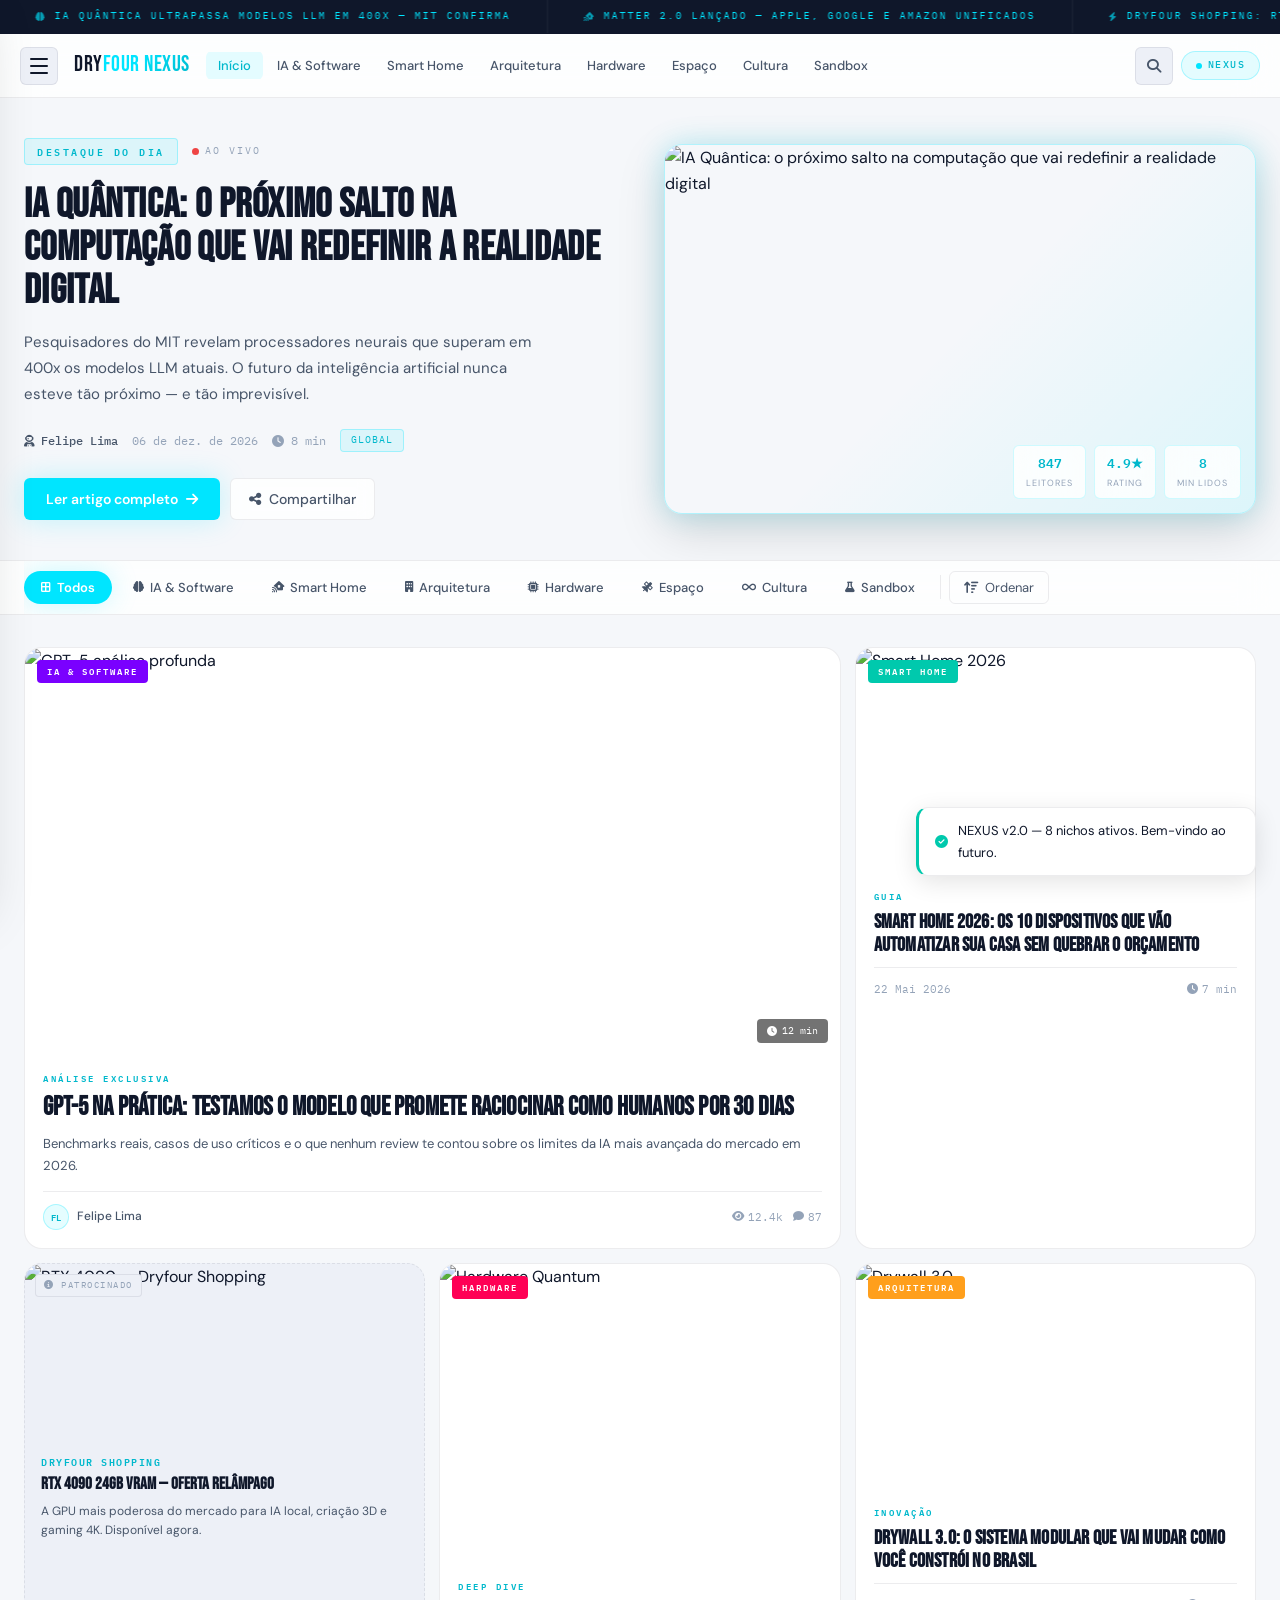
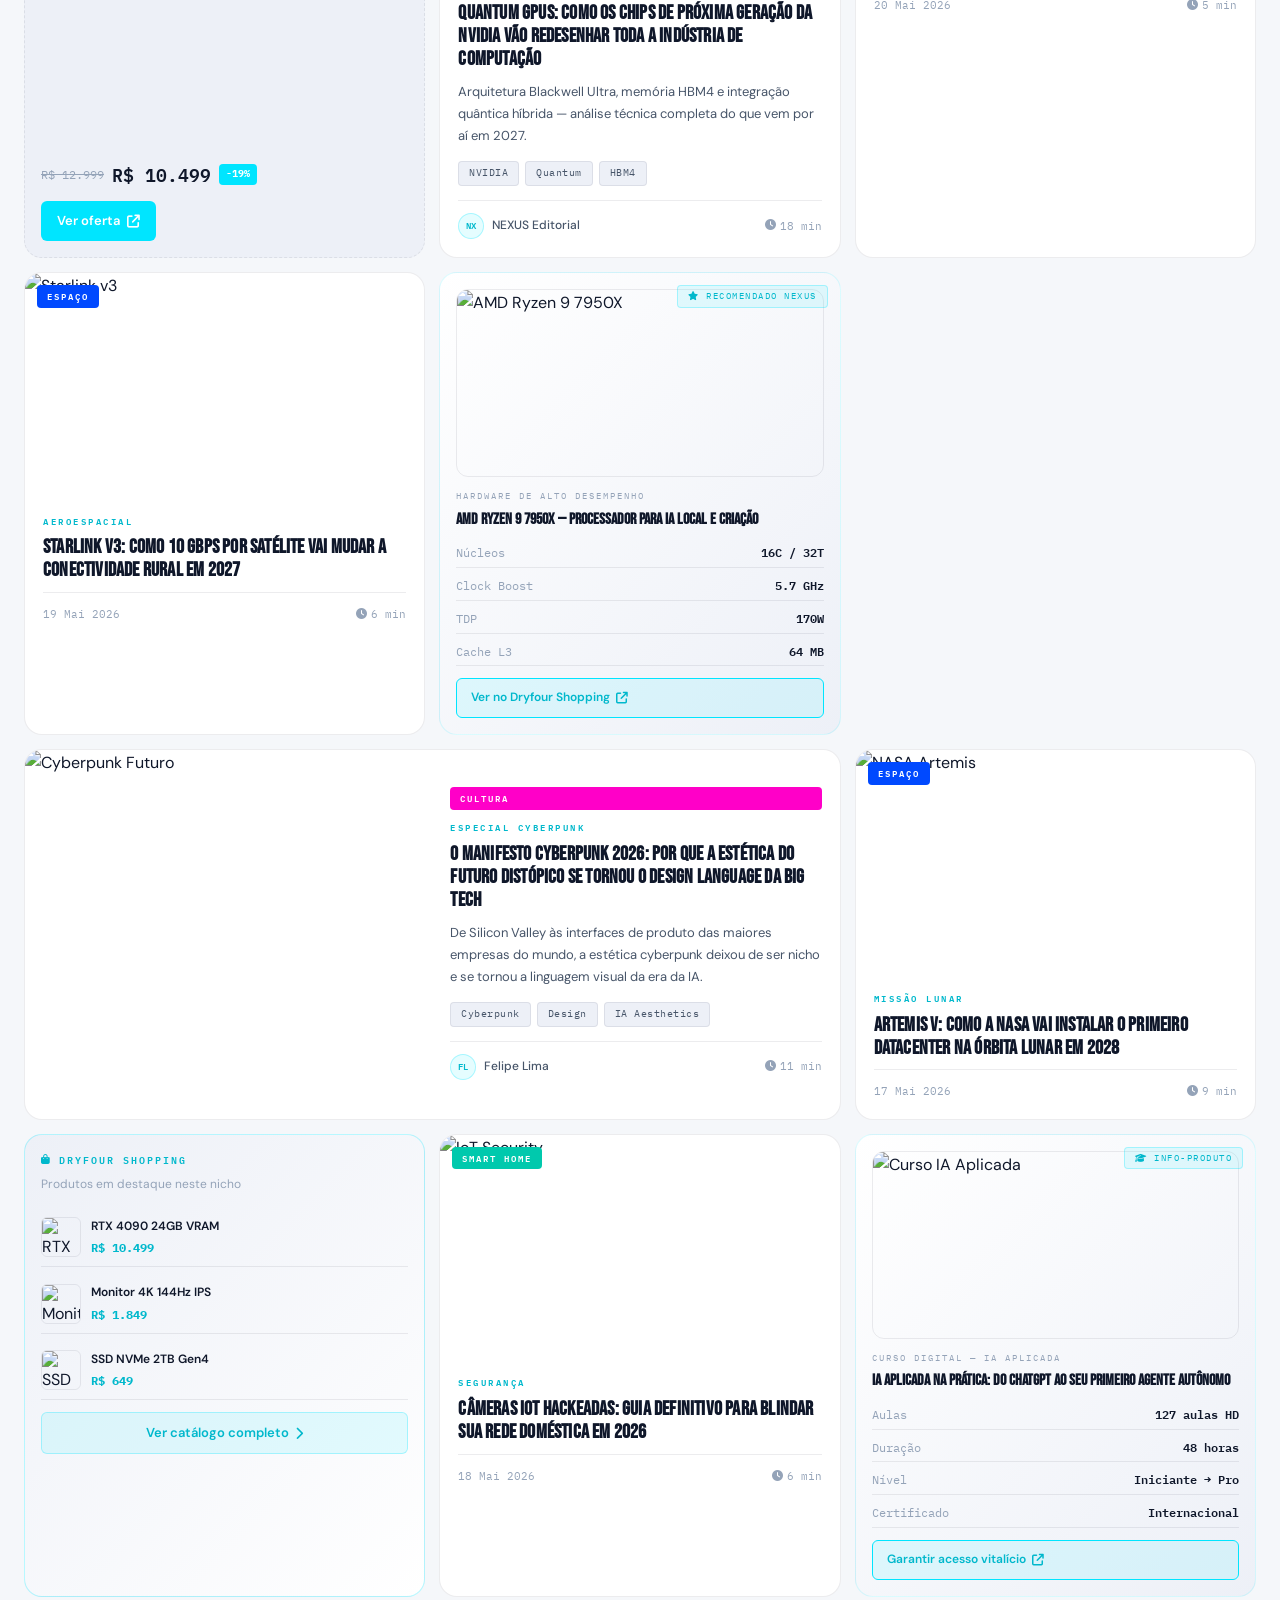
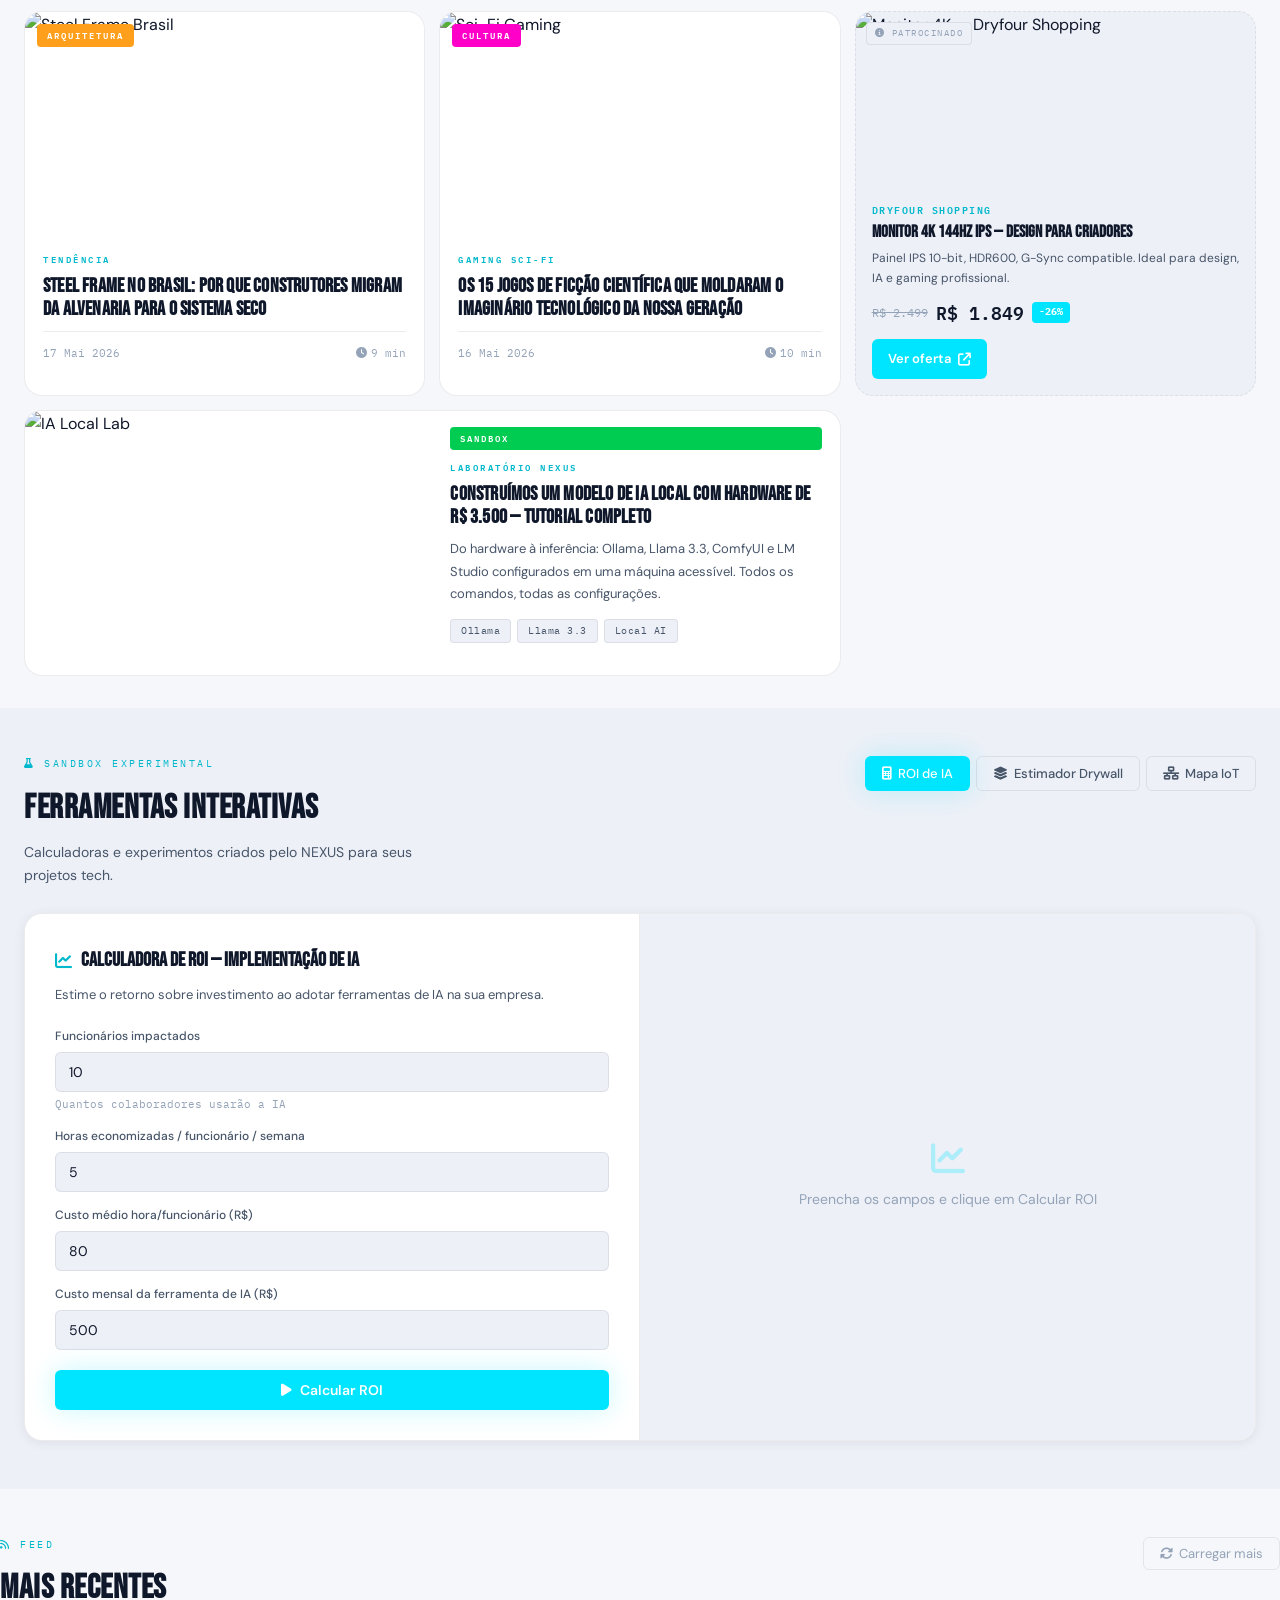
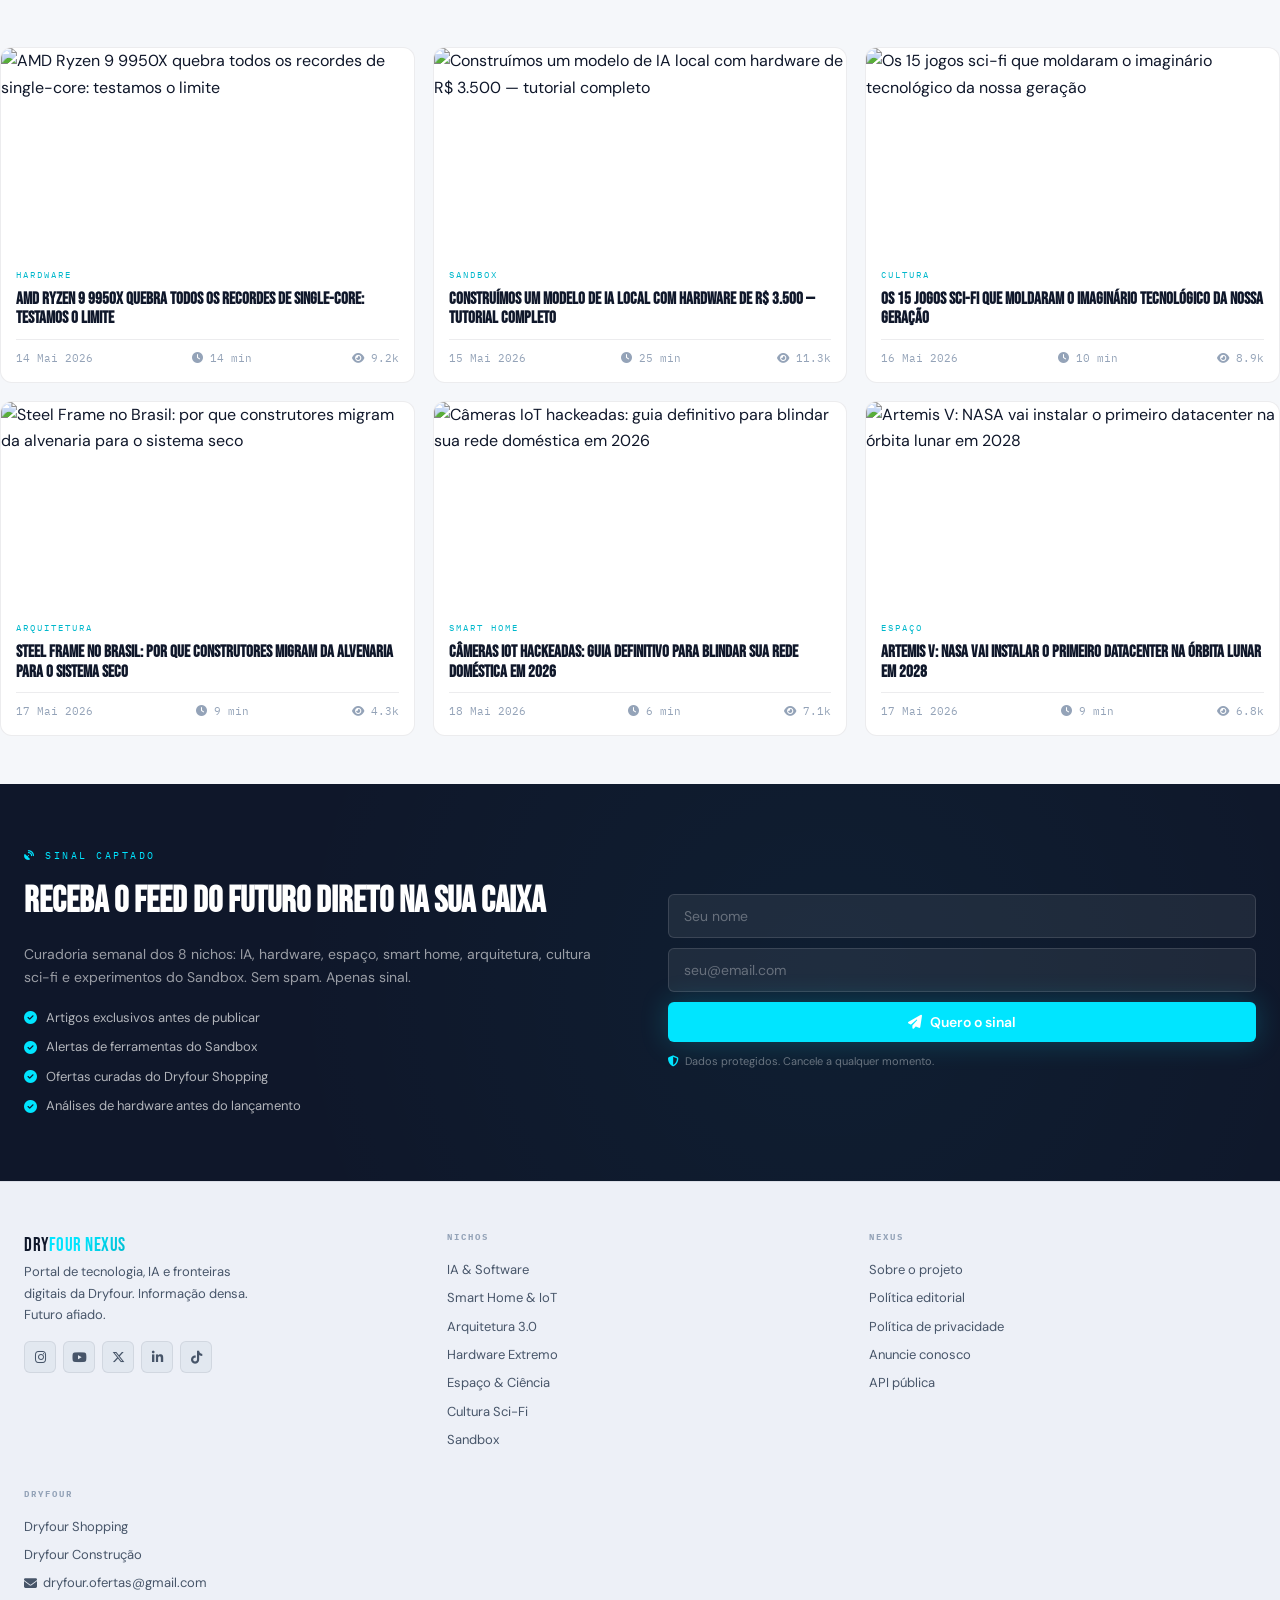
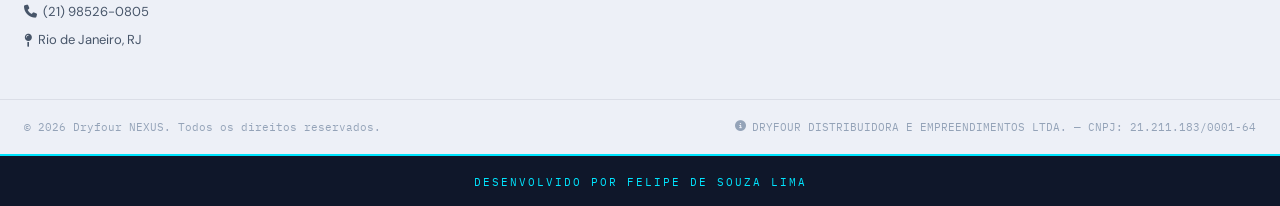
==== commit 1c3bc03a: "feat: expandindo para 8 nichos high-tech com neuromarketing e design responsivo" ====
--- a/public/index.html
+++ b/public/index.html
@@ -3,36 +3,278 @@
 <head>
   <meta charset="UTF-8">
   <meta name="viewport" content="width=device-width, initial-scale=1.0, viewport-fit=cover">
-  <meta name="description" content="Dryfour NEXUS — Portal de tecnologia, inovação sci-fi, smart home e fronteiras do futuro. Notícias, análises e experimentos interativos.">
-  <meta name="keywords" content="tecnologia, IA, smart home, IoT, sci-fi, drywall, construção inteligente, nexus, dryfour">
-  <meta name="author" content="Dryfour NEXUS">
+  <meta name="description" content="Dryfour NEXUS — Portal de tecnologia, IA, smart home, hardware extremo, ciência espacial e cultura sci-fi. Informação densa. Futuro afiado.">
+  <meta name="keywords" content="IA, inteligência artificial, smart home, IoT, hardware, quantum computing, sci-fi, sandbox, dryfour nexus">
+  <meta name="author" content="Felipe de Souza Lima — Dryfour NEXUS">
   <meta name="theme-color" content="#F5F7FA">
   <meta property="og:title" content="Dryfour NEXUS | Portal Tech & Sci-Fi">
-  <meta property="og:description" content="Informação densa. Futuro afiado. O hub de tecnologia e inovação da Dryfour.">
+  <meta property="og:description" content="8 nichos de tecnologia de fronteira. Informação densa, futuro afiado.">
   <meta property="og:type" content="website">
-  <meta property="og:image" content="https://images.unsplash.com/photo-1518770660439-4636190af475?w=1200&q=80">
+  <meta property="og:image" content="https://images.unsplash.com/photo-1635070041078-e363dbe005cb?w=1200&q=80">
   <meta property="og:url" content="https://nexus.dryfour.com.br">
   <meta name="twitter:card" content="summary_large_image">
 
+  <script type="application/ld+json">
+  {
+    "@context": "https://schema.org",
+    "@type": "WebSite",
+    "name": "Dryfour NEXUS",
+    "url": "https://nexus.dryfour.com.br",
+    "potentialAction": {
+      "@type": "SearchAction",
+      "target": "https://nexus.dryfour.com.br/search?q={search_term_string}",
+      "query-input": "required name=search_term_string"
+    }
+  }
+  </script>
+
   <title>Dryfour NEXUS | Portal Tech & Sci-Fi</title>
 
-  <!-- CRITICAL INLINE CSS: previne FOUC -->
+  <!--
+    CSS CRÍTICO INLINE — previne FOUC (Flash of Unstyled Content).
+    Light-Tech / White Sci-Fi: fundo cerâmico imediato antes do style.css carregar.
+    Nunca duplicar regras do style.css — apenas as propriedades visuais críticas.
+  -->
   <style>
-    html, body { background: #F5F7FA; color: #0F172A; margin: 0; padding: 0; font-family: system-ui, sans-serif; }
-    .nexus-skeleton { background: linear-gradient(90deg, #e8edf5 25%, #f0f4fa 50%, #e8edf5 75%); background-size: 200% 100%; animation: skShimmer 1.4s ease-in-out infinite; border-radius: 12px; height: 220px; }
-    @keyframes skShimmer { 0%{background-position:200% 0} 100%{background-position:-200% 0} }
+    html, body {
+      background: #F5F7FA;
+      color: #0F172A;
+      margin: 0; padding: 0;
+      font-family: system-ui, -apple-system, sans-serif;
+    }
+    .nx-skeleton {
+      background: linear-gradient(90deg, #e8edf5 25%, #f0f4fa 50%, #e8edf5 75%);
+      background-size: 200% 100%;
+      animation: nxShimmer 1.4s ease-in-out infinite;
+      border-radius: 12px;
+      min-height: 220px;
+    }
+    @keyframes nxShimmer {
+      0%   { background-position: 200% 0; }
+      100% { background-position: -200% 0; }
+    }
   </style>
 
+  <!-- Fontes: Bebas Neue (display/headlines) | DM Sans (body) | IBM Plex Mono (data/code) -->
   <link rel="preconnect" href="https://fonts.googleapis.com">
   <link rel="preconnect" href="https://fonts.gstatic.com" crossorigin>
-  <link href="https://fonts.googleapis.com/css2?family=Bebas+Neue&family=DM+Sans:wght@300;400;500;600;700&family=IBM+Plex+Mono:wght@400;500;600&display=swap" rel="stylesheet">
+  <link href="https://fonts.googleapis.com/css2?family=Bebas+Neue&family=DM+Sans:ital,opsz,wght@0,9..40,300;0,9..40,400;0,9..40,500;0,9..40,600;0,9..40,700;1,9..40,400&family=IBM+Plex+Mono:wght@400;500;600&display=swap" rel="stylesheet">
   <link rel="stylesheet" href="https://cdnjs.cloudflare.com/ajax/libs/font-awesome/6.5.0/css/all.min.css">
   <link rel="stylesheet" href="assets/style.css">
 </head>
 <body class="niche-default">
 
-<!-- SKIP LINK -->
+<!-- ===== SKIP LINK (Acessibilidade) ===== -->
 <a class="skip-link" href="#mainContent">Ir para o conteúdo principal</a>
+
+<!-- ===== SIDEBAR OVERLAY ===== -->
+<!-- Clicável: fecha o sidebar ao tocar fora — acessibilidade e mobile UX -->
+<div class="sidebar-overlay" id="sidebarOverlay" aria-hidden="true"></div>
+
+<!-- ===== NEXUS SIDEBAR DRAWER ===== -->
+<!--
+  Sidebar vertical deslizante — espelha o sistema de CategorySidebar do Dryfour Shopping.
+  Traduz fora da viewport (translateX(-105%)) e desliza para dentro (translateX(0)).
+  Acessível: role="navigation", aria-modal, aria-label, focus-trap via JS.
+-->
+<aside class="nexus-sidebar" id="nexusSidebar" role="navigation" aria-modal="true" aria-label="Menu de nichos e categorias" aria-hidden="true">
+
+  <!-- Cabeçalho do sidebar -->
+  <div class="sidebar-head">
+    <div class="sidebar-brand">
+      <span class="sidebar-logo">DRY<span>FOUR</span> <span class="sidebar-logo-nexus">NEXUS</span></span>
+      <span class="sidebar-tagline">Portal Sci-Fi</span>
+    </div>
+    <button class="sidebar-close-btn" id="sidebarCloseBtn" aria-label="Fechar menu">
+      <i class="fas fa-xmark" aria-hidden="true"></i>
+    </button>
+  </div>
+
+  <!-- Search dentro do sidebar -->
+  <div class="sidebar-search-box">
+    <i class="fas fa-magnifying-glass sidebar-search-icon" aria-hidden="true"></i>
+    <input
+      type="search"
+      class="sidebar-search-input"
+      id="sidebarSearchInput"
+      placeholder="Buscar artigos, nichos…"
+      autocomplete="off"
+      aria-label="Buscar no NEXUS"
+    >
+    <button class="sidebar-search-clear" id="sidebarSearchClear" aria-label="Limpar busca" style="display:none">
+      <i class="fas fa-xmark" aria-hidden="true"></i>
+    </button>
+  </div>
+
+  <!-- Filtro de ordenação -->
+  <div class="sidebar-sort-widget">
+    <span class="sidebar-sort-label"><i class="fas fa-sliders"></i> Ordenar por</span>
+    <div class="sidebar-sort-pills" role="group" aria-label="Modo de ordenação">
+      <button class="sort-pill active" data-sort="recent" aria-pressed="true">
+        <i class="fas fa-clock"></i> Recentes
+      </button>
+      <button class="sort-pill" data-sort="popular" aria-pressed="false">
+        <i class="fas fa-fire"></i> Popular
+      </button>
+      <button class="sort-pill" data-sort="oldest" aria-pressed="false">
+        <i class="fas fa-arrow-up-a-z"></i> Antigos
+      </button>
+    </div>
+  </div>
+
+  <!-- Diretório de nichos — accordion multinível -->
+  <nav class="sidebar-nav" aria-label="Diretório de categorias">
+    <div class="sidebar-nav-label">NICHOS & CATEGORIAS</div>
+
+    <!--
+      Estrutura de cada item de nicho:
+      .sniche-item > .sniche-header (clicável) + .sniche-subnav (accordion)
+      data-niche: chave do NexusState
+    -->
+
+    <!-- 1. GLOBAL -->
+    <div class="sniche-item" data-niche="default">
+      <button class="sniche-header active-sniche" aria-expanded="false" aria-controls="sub-default">
+        <span class="sniche-icon-wrap niche-default-bg"><i class="fas fa-border-all"></i></span>
+        <span class="sniche-label">Página Inicial</span>
+        <i class="fas fa-chevron-right sniche-arrow"></i>
+      </button>
+      <ul class="sniche-subnav" id="sub-default" role="list">
+        <li><a href="#" class="sub-link" data-niche="default" data-filter="featured"><i class="fas fa-star"></i> Destaques</a></li>
+        <li><a href="#" class="sub-link" data-niche="default" data-filter="trending"><i class="fas fa-chart-line"></i> Tendências</a></li>
+        <li><a href="#" class="sub-link" data-niche="default" data-filter="all"><i class="fas fa-rss"></i> Feed Global</a></li>
+      </ul>
+    </div>
+
+    <!-- 2. IA & SOFTWARE -->
+    <div class="sniche-item" data-niche="ai">
+      <button class="sniche-header" aria-expanded="false" aria-controls="sub-ai">
+        <span class="sniche-icon-wrap niche-ai-bg"><i class="fas fa-brain"></i></span>
+        <span class="sniche-label">Inteligência & Software</span>
+        <i class="fas fa-chevron-right sniche-arrow"></i>
+      </button>
+      <ul class="sniche-subnav" id="sub-ai" role="list">
+        <li><a href="#" class="sub-link" data-niche="ai" data-filter="llm"><i class="fas fa-robot"></i> Modelos LLM</a></li>
+        <li><a href="#" class="sub-link" data-niche="ai" data-filter="deeplearning"><i class="fas fa-network-wired"></i> Deep Learning</a></li>
+        <li><a href="#" class="sub-link" data-niche="ai" data-filter="devtools"><i class="fas fa-code"></i> Dev Tools & IDEs</a></li>
+        <li><a href="#" class="sub-link" data-niche="ai" data-filter="courses"><i class="fas fa-graduation-cap"></i> Cursos & Info-produtos</a></li>
+      </ul>
+    </div>
+
+    <!-- 3. SMART HOME -->
+    <div class="sniche-item" data-niche="smarthome">
+      <button class="sniche-header" aria-expanded="false" aria-controls="sub-smarthome">
+        <span class="sniche-icon-wrap niche-smarthome-bg"><i class="fas fa-house-signal"></i></span>
+        <span class="sniche-label">Smart Home & Domótica</span>
+        <i class="fas fa-chevron-right sniche-arrow"></i>
+      </button>
+      <ul class="sniche-subnav" id="sub-smarthome" role="list">
+        <li><a href="#" class="sub-link" data-niche="smarthome" data-filter="iot"><i class="fas fa-wifi"></i> Dispositivos IoT</a></li>
+        <li><a href="#" class="sub-link" data-niche="smarthome" data-filter="security"><i class="fas fa-shield-alt"></i> Segurança Residencial</a></li>
+        <li><a href="#" class="sub-link" data-niche="smarthome" data-filter="lighting"><i class="fas fa-lightbulb"></i> Iluminação Inteligente</a></li>
+        <li><a href="#" class="sub-link" data-niche="smarthome" data-filter="protocols"><i class="fas fa-plug"></i> Protocolos & Matter</a></li>
+      </ul>
+    </div>
+
+    <!-- 4. ARQUITETURA -->
+    <div class="sniche-item" data-niche="architecture">
+      <button class="sniche-header" aria-expanded="false" aria-controls="sub-architecture">
+        <span class="sniche-icon-wrap niche-architecture-bg"><i class="fas fa-building"></i></span>
+        <span class="sniche-label">Arquitetura & Engenharia</span>
+        <i class="fas fa-chevron-right sniche-arrow"></i>
+      </button>
+      <ul class="sniche-subnav" id="sub-architecture" role="list">
+        <li><a href="#" class="sub-link" data-niche="architecture" data-filter="drywall"><i class="fas fa-layer-group"></i> Drywall 3.0</a></li>
+        <li><a href="#" class="sub-link" data-niche="architecture" data-filter="steelframe"><i class="fas fa-cubes"></i> Steel Frame</a></li>
+        <li><a href="#" class="sub-link" data-niche="architecture" data-filter="ar"><i class="fas fa-vr-cardboard"></i> AR & BIM Digital</a></li>
+        <li><a href="#" class="sub-link" data-niche="architecture" data-filter="sustainability"><i class="fas fa-leaf"></i> Tech Sustentável</a></li>
+      </ul>
+    </div>
+
+    <!-- 5. HARDWARE EXTREMO -->
+    <div class="sniche-item" data-niche="hardware">
+      <button class="sniche-header" aria-expanded="false" aria-controls="sub-hardware">
+        <span class="sniche-icon-wrap niche-hardware-bg"><i class="fas fa-microchip"></i></span>
+        <span class="sniche-label">Hardware Extremo & Quantum</span>
+        <i class="fas fa-chevron-right sniche-arrow"></i>
+      </button>
+      <ul class="sniche-subnav" id="sub-hardware" role="list">
+        <li><a href="#" class="sub-link" data-niche="hardware" data-filter="gpu"><i class="fas fa-tv"></i> GPUs de Última Geração</a></li>
+        <li><a href="#" class="sub-link" data-niche="hardware" data-filter="cpu"><i class="fas fa-server"></i> Processadores</a></li>
+        <li><a href="#" class="sub-link" data-niche="hardware" data-filter="overclock"><i class="fas fa-bolt"></i> Overclocking</a></li>
+        <li><a href="#" class="sub-link" data-niche="hardware" data-filter="quantum"><i class="fas fa-atom"></i> Computação Quântica</a></li>
+      </ul>
+    </div>
+
+    <!-- 6. ESPAÇO & CIÊNCIA -->
+    <div class="sniche-item" data-niche="space">
+      <button class="sniche-header" aria-expanded="false" aria-controls="sub-space">
+        <span class="sniche-icon-wrap niche-space-bg"><i class="fas fa-satellite"></i></span>
+        <span class="sniche-label">Espaço & Ciência Profunda</span>
+        <i class="fas fa-chevron-right sniche-arrow"></i>
+      </button>
+      <ul class="sniche-subnav" id="sub-space" role="list">
+        <li><a href="#" class="sub-link" data-niche="space" data-filter="aerospace"><i class="fas fa-rocket"></i> Aeroespacial</a></li>
+        <li><a href="#" class="sub-link" data-niche="space" data-filter="astronomy"><i class="fas fa-star"></i> Astronomia</a></li>
+        <li><a href="#" class="sub-link" data-niche="space" data-filter="bioengineering"><i class="fas fa-dna"></i> Bioengenharia</a></li>
+        <li><a href="#" class="sub-link" data-niche="space" data-filter="terraforming"><i class="fas fa-globe"></i> Terraformação</a></li>
+      </ul>
+    </div>
+
+    <!-- 7. CULTURA SCI-FI -->
+    <div class="sniche-item" data-niche="culture">
+      <button class="sniche-header" aria-expanded="false" aria-controls="sub-culture">
+        <span class="sniche-icon-wrap niche-culture-bg"><i class="fas fa-infinity"></i></span>
+        <span class="sniche-label">Cultura Sci-Fi & Futurismo</span>
+        <i class="fas fa-chevron-right sniche-arrow"></i>
+      </button>
+      <ul class="sniche-subnav" id="sub-culture" role="list">
+        <li><a href="#" class="sub-link" data-niche="culture" data-filter="cyberpunk"><i class="fas fa-eye"></i> Cyberpunk Aesthetics</a></li>
+        <li><a href="#" class="sub-link" data-niche="culture" data-filter="gaming"><i class="fas fa-gamepad"></i> Sci-Fi Gaming</a></li>
+        <li><a href="#" class="sub-link" data-niche="culture" data-filter="futurism"><i class="fas fa-compass"></i> Filosofia Futurista</a></li>
+        <li><a href="#" class="sub-link" data-niche="culture" data-filter="trends"><i class="fas fa-chart-bar"></i> Tendências & Cultura</a></li>
+      </ul>
+    </div>
+
+    <!-- 8. SANDBOX -->
+    <div class="sniche-item" data-niche="sandbox">
+      <button class="sniche-header" aria-expanded="false" aria-controls="sub-sandbox">
+        <span class="sniche-icon-wrap niche-sandbox-bg"><i class="fas fa-flask"></i></span>
+        <span class="sniche-label">Sandbox Experimental</span>
+        <i class="fas fa-chevron-right sniche-arrow"></i>
+      </button>
+      <ul class="sniche-subnav" id="sub-sandbox" role="list">
+        <li><a href="#" class="sub-link" data-niche="sandbox" data-filter="calculators"><i class="fas fa-calculator"></i> Calculadoras</a></li>
+        <li><a href="#" class="sub-link" data-niche="sandbox" data-filter="prototypes"><i class="fas fa-puzzle-piece"></i> Protótipos Ativos</a></li>
+        <li><a href="#" class="sub-link" data-niche="sandbox" data-filter="snippets"><i class="fas fa-terminal"></i> Code Snippets</a></li>
+        <li><a href="#" class="sub-link" data-niche="sandbox" data-filter="tools"><i class="fas fa-wrench"></i> Ferramentas Live</a></li>
+      </ul>
+    </div>
+
+  </nav>
+
+  <!-- Rodapé do sidebar -->
+  <div class="sidebar-foot">
+    <a href="https://www.dryfourshopping.com.br" target="_blank" rel="noopener" class="sidebar-store-link" data-track="sidebar-store">
+      <i class="fas fa-bag-shopping"></i>
+      <div>
+        <span class="ssl-title">Dryfour Shopping</span>
+        <span class="ssl-sub">Ofertas de hardware & tech</span>
+      </div>
+      <i class="fas fa-arrow-up-right-from-square ssl-ext"></i>
+    </a>
+    <a href="https://www.dryfour.com.br" target="_blank" rel="noopener" class="sidebar-store-link" data-track="sidebar-construcao">
+      <i class="fas fa-helmet-safety"></i>
+      <div>
+        <span class="ssl-title">Dryfour Construção</span>
+        <span class="ssl-sub">Drywall & Steel Frame RJ</span>
+      </div>
+      <i class="fas fa-arrow-up-right-from-square ssl-ext"></i>
+    </a>
+  </div>
+
+</aside>
+<!-- /nexusSidebar -->
 
 <!-- ===== TICKER BAR ===== -->
 <div class="ticker-bar" id="tickerBar" aria-hidden="true">
@@ -42,240 +284,338 @@
 <!-- ===== HEADER ===== -->
 <header class="site-header" id="siteHeader" role="banner">
   <nav class="navbar" aria-label="Navegação principal">
-    <a href="/" class="logo" aria-label="Dryfour NEXUS — Início">
+
+    <!-- Hamburger — abre o sidebar drawer -->
+    <button
+      class="hamburger-btn"
+      id="hamburgerBtn"
+      aria-label="Abrir menu de categorias"
+      aria-expanded="false"
+      aria-controls="nexusSidebar"
+    >
+      <span class="hb-bar"></span>
+      <span class="hb-bar"></span>
+      <span class="hb-bar"></span>
+    </button>
+
+    <!-- Logo -->
+    <a href="/" class="logo" aria-label="Dryfour NEXUS — Página inicial">
       DRY<span>FOUR</span> <span class="logo-nexus">NEXUS</span>
     </a>
 
-    <ul class="nav-links" role="list">
+    <!-- Nav links desktop (≥1024px) — mapeados aos 8 nichos -->
+    <ul class="nav-links" id="navLinks" role="list">
       <li><a href="#" class="nav-link active-nav" data-niche="default">Início</a></li>
-      <li><a href="#" class="nav-link" data-niche="ai">IA & Sci-Fi</a></li>
+      <li><a href="#" class="nav-link" data-niche="ai">IA & Software</a></li>
       <li><a href="#" class="nav-link" data-niche="smarthome">Smart Home</a></li>
-      <li><a href="#" class="nav-link" data-niche="architecture">Arquitetura 3.0</a></li>
+      <li><a href="#" class="nav-link" data-niche="architecture">Arquitetura</a></li>
+      <li><a href="#" class="nav-link" data-niche="hardware">Hardware</a></li>
+      <li><a href="#" class="nav-link" data-niche="space">Espaço</a></li>
+      <li><a href="#" class="nav-link" data-niche="culture">Cultura</a></li>
       <li><a href="#" class="nav-link" data-niche="sandbox">Sandbox</a></li>
     </ul>
 
-    <div class="nav-actions">
-      <!-- Search -->
+    <!-- Ações do header -->
+    <div class="nav-actions" role="group" aria-label="Ações do usuário">
+
+      <!-- Search flyout desktop -->
       <div class="search-wrapper" id="searchWrapper">
-        <button class="icon-btn" id="searchToggle" aria-label="Buscar" aria-expanded="false">
+        <button class="icon-btn search-toggle" id="searchToggle" aria-label="Abrir busca" aria-expanded="false">
           <i class="fas fa-magnifying-glass" aria-hidden="true"></i>
         </button>
         <div class="search-flyout" id="searchFlyout" role="search">
-          <i class="fas fa-magnifying-glass"></i>
-          <input type="search" id="searchInput" placeholder="Buscar artigos, temas…" autocomplete="off" aria-label="Busca">
-          <button class="search-close" id="searchClose" aria-label="Fechar busca"><i class="fas fa-xmark"></i></button>
-        </div>
-      </div>
-
-      <!-- Theme mode badge -->
-      <div class="niche-badge" id="nicheBadge">
-        <span class="niche-dot" id="nicheDot"></span>
-        <span class="niche-label" id="nicheLabel">NEXUS</span>
-      </div>
-
-      <!-- Hamburger mobile -->
-      <button class="hamburger" id="hamburger" aria-label="Menu" aria-expanded="false">
-        <span></span><span></span><span></span>
-      </button>
-    </div>
+          <i class="fas fa-magnifying-glass" aria-hidden="true"></i>
+          <input
+            type="search"
+            id="searchInput"
+            placeholder="Buscar artigos, nichos…"
+            autocomplete="off"
+            aria-label="Campo de busca"
+          >
+          <button class="search-close" id="searchClose" aria-label="Fechar busca">
+            <i class="fas fa-xmark" aria-hidden="true"></i>
+          </button>
+        </div>
+      </div>
+
+      <!-- Niche badge — indicador visual do nicho ativo -->
+      <div class="niche-badge" id="nicheBadge" aria-live="polite">
+        <span class="niche-dot" id="nicheDot" aria-hidden="true"></span>
+        <span class="niche-label-badge" id="nicheLabelBadge">NEXUS</span>
+      </div>
+
+    </div>
+    <!-- /nav-actions -->
+
   </nav>
-
-  <!-- Mobile nav drawer -->
-  <div class="mobile-drawer" id="mobileDrawer" aria-hidden="true">
-    <ul role="list">
-      <li><a href="#" class="mob-nav-link" data-niche="default"><i class="fas fa-home"></i> Início</a></li>
-      <li><a href="#" class="mob-nav-link" data-niche="ai"><i class="fas fa-brain"></i> IA & Sci-Fi</a></li>
-      <li><a href="#" class="mob-nav-link" data-niche="smarthome"><i class="fas fa-house-signal"></i> Smart Home</a></li>
-      <li><a href="#" class="mob-nav-link" data-niche="architecture"><i class="fas fa-building"></i> Arquitetura 3.0</a></li>
-      <li><a href="#" class="mob-nav-link" data-niche="sandbox"><i class="fas fa-flask"></i> Sandbox</a></li>
-    </ul>
-  </div>
 </header>
-
-<!-- ===== MAIN ===== -->
+<!-- /site-header -->
+
+<!-- ===== MAIN CONTENT ===== -->
 <main id="mainContent">
 
   <!-- ===== HERO SECTION ===== -->
   <section class="hero-section" id="heroSection" aria-label="Destaque principal">
-    <div class="hero-inner">
-      <div class="hero-eyebrow">
-        <span class="hero-tag" id="heroTag">DESTAQUE DO DIA</span>
-        <span class="hero-live"><span class="live-dot"></span>AO VIVO</span>
-      </div>
-      <h1 class="hero-title" id="heroTitle">IA Quântica: o próximo salto na computação que vai redefinir a realidade digital</h1>
-      <p class="hero-excerpt" id="heroExcerpt">Pesquisadores do MIT revelam processadores neurais que superam em 400x os modelos LLM atuais. O futuro da inteligência artificial nunca esteve tão próximo — e tão imprevisível.</p>
-      <div class="hero-meta">
-        <span class="hero-author"><i class="fas fa-user-astronaut"></i> Felipe Lima</span>
-        <span class="hero-date" id="heroDate"></span>
-        <span class="hero-read"><i class="fas fa-clock"></i> 8 min de leitura</span>
-        <span class="hero-niche-tag" id="heroNicheTag">IA & Sci-Fi</span>
-      </div>
-      <div class="hero-actions">
-        <button class="btn-primary" id="heroCta">Ler artigo completo <i class="fas fa-arrow-right"></i></button>
-        <button class="btn-ghost-light"><i class="fas fa-share-nodes"></i> Compartilhar</button>
-      </div>
-    </div>
-    <div class="hero-visual" id="heroVisual">
-      <div class="hero-img-wrap">
-        <img src="https://images.unsplash.com/photo-1635070041078-e363dbe005cb?w=900&q=80" alt="IA Quântica" id="heroImg" loading="eager">
-        <div class="hero-img-overlay"></div>
-        <div class="hero-data-grid" aria-hidden="true">
-          <div class="hdg-item"><span class="hdg-val">847</span><span class="hdg-lbl">Leitores</span></div>
-          <div class="hdg-item"><span class="hdg-val">4.9★</span><span class="hdg-lbl">Rating</span></div>
-          <div class="hdg-item"><span class="hdg-val">23</span><span class="hdg-lbl">Min lidos</span></div>
-        </div>
-      </div>
+    <div class="hero-inner container">
+
+      <div class="hero-content">
+        <div class="hero-eyebrow">
+          <span class="hero-tag" id="heroTag">DESTAQUE DO DIA</span>
+          <span class="hero-live"><span class="live-dot" aria-hidden="true"></span>AO VIVO</span>
+        </div>
+        <h1 class="hero-title" id="heroTitle">
+          IA Quântica: o próximo salto na computação que vai redefinir a realidade digital
+        </h1>
+        <p class="hero-excerpt" id="heroExcerpt">
+          Pesquisadores do MIT revelam processadores neurais que superam em 400x os modelos LLM atuais. O futuro da inteligência artificial nunca esteve tão próximo — e tão imprevisível.
+        </p>
+        <div class="hero-meta">
+          <span class="hero-author"><i class="fas fa-user-astronaut"></i> Felipe Lima</span>
+          <span class="hero-date" id="heroDate"></span>
+          <span class="hero-read"><i class="fas fa-clock"></i> 8 min</span>
+          <span class="hero-niche-tag" id="heroNicheTag">IA & Software</span>
+        </div>
+        <div class="hero-actions">
+          <button class="btn-primary" id="heroCta">
+            Ler artigo completo <i class="fas fa-arrow-right"></i>
+          </button>
+          <button class="btn-ghost-light" id="heroShare">
+            <i class="fas fa-share-nodes"></i> Compartilhar
+          </button>
+        </div>
+      </div>
+
+      <div class="hero-visual">
+        <div class="hero-img-wrap">
+          <img
+            src="https://images.unsplash.com/photo-1635070041078-e363dbe005cb?w=900&q=80"
+            alt="Destaque NEXUS"
+            id="heroImg"
+            loading="eager"
+            width="900" height="562"
+          >
+          <div class="hero-img-overlay" aria-hidden="true"></div>
+          <!-- Data display do hero — métricas ao vivo -->
+          <div class="hero-data-grid" aria-hidden="true">
+            <div class="hdg-item">
+              <span class="hdg-val" id="hdgReaders">847</span>
+              <span class="hdg-lbl">Leitores</span>
+            </div>
+            <div class="hdg-item">
+              <span class="hdg-val">4.9★</span>
+              <span class="hdg-lbl">Rating</span>
+            </div>
+            <div class="hdg-item">
+              <span class="hdg-val" id="hdgMin">8</span>
+              <span class="hdg-lbl">Min lidos</span>
+            </div>
+          </div>
+        </div>
+      </div>
+
     </div>
   </section>
-
-  <!-- ===== CATEGORY FILTER BAR ===== -->
-  <div class="cat-filter-wrap">
-    <div class="cat-filter" id="catFilter" role="tablist" aria-label="Filtrar por nicho">
-      <button class="cat-pill active" data-niche="default" role="tab" aria-selected="true">
-        <i class="fas fa-border-all"></i> Todos
-      </button>
-      <button class="cat-pill" data-niche="ai" role="tab">
-        <i class="fas fa-brain"></i> IA & Sci-Fi
-      </button>
-      <button class="cat-pill" data-niche="smarthome" role="tab">
-        <i class="fas fa-house-signal"></i> Smart Home
-      </button>
-      <button class="cat-pill" data-niche="architecture" role="tab">
-        <i class="fas fa-building"></i> Arquitetura 3.0
-      </button>
-      <button class="cat-pill" data-niche="sandbox" role="tab">
-        <i class="fas fa-flask"></i> Sandbox
-      </button>
-      <div class="cat-filter-sort">
-        <button class="sort-btn" id="sortBtn" aria-label="Ordenar artigos">
-          <i class="fas fa-arrow-up-wide-short" id="sortIcon"></i> Ordenar
+  <!-- /hero-section -->
+
+  <!-- ===== HORIZONTAL NICHE FILTER (8 nichos + sort) ===== -->
+  <!--
+    Touch-physics: overflow-x scroll com scroll-snap e inertia nativa.
+    scrollbar oculta via CSS pseudo-element — sem scroll-hijacking.
+  -->
+  <div class="cat-filter-wrap" id="catFilterWrap">
+    <div class="cat-filter-scroll-area container">
+      <div class="cat-filter" id="catFilter" role="tablist" aria-label="Filtrar por nicho">
+
+        <button class="cat-pill active" data-niche="default" role="tab" aria-selected="true" tabindex="0">
+          <i class="fas fa-border-all" aria-hidden="true"></i>
+          <span>Todos</span>
         </button>
+        <button class="cat-pill" data-niche="ai" role="tab" aria-selected="false" tabindex="-1">
+          <i class="fas fa-brain" aria-hidden="true"></i>
+          <span>IA & Software</span>
+        </button>
+        <button class="cat-pill" data-niche="smarthome" role="tab" aria-selected="false" tabindex="-1">
+          <i class="fas fa-house-signal" aria-hidden="true"></i>
+          <span>Smart Home</span>
+        </button>
+        <button class="cat-pill" data-niche="architecture" role="tab" aria-selected="false" tabindex="-1">
+          <i class="fas fa-building" aria-hidden="true"></i>
+          <span>Arquitetura</span>
+        </button>
+        <button class="cat-pill" data-niche="hardware" role="tab" aria-selected="false" tabindex="-1">
+          <i class="fas fa-microchip" aria-hidden="true"></i>
+          <span>Hardware</span>
+        </button>
+        <button class="cat-pill" data-niche="space" role="tab" aria-selected="false" tabindex="-1">
+          <i class="fas fa-satellite" aria-hidden="true"></i>
+          <span>Espaço</span>
+        </button>
+        <button class="cat-pill" data-niche="culture" role="tab" aria-selected="false" tabindex="-1">
+          <i class="fas fa-infinity" aria-hidden="true"></i>
+          <span>Cultura</span>
+        </button>
+        <button class="cat-pill" data-niche="sandbox" role="tab" aria-selected="false" tabindex="-1">
+          <i class="fas fa-flask" aria-hidden="true"></i>
+          <span>Sandbox</span>
+        </button>
+
+        <!-- Separador + sort button -->
+        <div class="cat-filter-sep" aria-hidden="true"></div>
+        <button class="sort-pill-top" id="sortBtnTop" aria-label="Ordenar artigos">
+          <i class="fas fa-arrow-up-wide-short" aria-hidden="true"></i>
+          <span id="sortLabelTop">Ordenar</span>
+        </button>
+
       </div>
     </div>
   </div>
-
-  <!-- ===== BENTO GRID PRINCIPAL ===== -->
-  <section class="bento-wrap container" aria-label="Grade de notícias">
+  <!-- /cat-filter-wrap -->
+
+  <!-- ===== BENTO GRID — Bloco principal de notícias ===== -->
+  <section class="bento-wrap container" aria-label="Grade de notícias" id="bentoSection">
     <div class="bento-grid" id="bentoGrid">
 
-      <!-- ---- CARD FEATURED (span 2 cols) ---- -->
-      <article class="bento-card bento-featured" data-niche="ai" data-id="1">
+      <!-- ============================================================
+           ROW 1: Featured (span 2) + Standard + Ad Zone
+           ============================================================ -->
+
+      <!-- CARD FEATURED: span 2 colunas, nicho AI -->
+      <article class="bento-card bento-featured" data-niche="ai" data-id="1" tabindex="0" role="article">
         <div class="card-img-wrap">
-          <img src="https://images.unsplash.com/photo-1677442135703-1787eea5ce01?w=800&q=80" alt="GPT-5 análise" loading="lazy">
-          <span class="card-niche-badge niche-ai">IA & Sci-Fi</span>
-          <div class="card-meta-overlay">
-            <span class="card-read-time"><i class="fas fa-clock"></i> 12 min</span>
-          </div>
+          <img src="https://images.unsplash.com/photo-1677442135703-1787eea5ce01?w=800&q=80" alt="GPT-5 análise profunda" loading="lazy" width="800" height="450">
+          <span class="card-niche-badge cn-ai">IA & Software</span>
+          <span class="card-read-badge"><i class="fas fa-clock"></i> 12 min</span>
         </div>
         <div class="card-body">
           <span class="card-eyebrow">ANÁLISE EXCLUSIVA</span>
           <h2 class="card-title">GPT-5 na prática: testamos o modelo que promete raciocinar como humanos por 30 dias</h2>
-          <p class="card-excerpt">Benchmarks reais, casos de uso críticos e o que nenhum review te contou sobre os limites da IA mais avançada do mercado.</p>
+          <p class="card-excerpt">Benchmarks reais, casos de uso críticos e o que nenhum review te contou sobre os limites da IA mais avançada do mercado em 2026.</p>
           <div class="card-footer">
             <div class="card-author">
-              <div class="author-avatar">FL</div>
+              <div class="author-avatar" aria-hidden="true">FL</div>
               <span>Felipe Lima</span>
             </div>
             <div class="card-stats">
-              <span><i class="fas fa-eye"></i> 12.4k</span>
-              <span><i class="fas fa-comment"></i> 87</span>
+              <span><i class="fas fa-eye" aria-label="Visualizações"></i> 12.4k</span>
+              <span><i class="fas fa-comment" aria-label="Comentários"></i> 87</span>
             </div>
           </div>
         </div>
       </article>
 
-      <!-- ---- CARD STANDARD ---- -->
-      <article class="bento-card bento-standard" data-niche="smarthome" data-id="2">
+      <!-- CARD STANDARD: Smart Home -->
+      <article class="bento-card bento-standard" data-niche="smarthome" data-id="2" tabindex="0" role="article">
         <div class="card-img-wrap">
-          <img src="https://images.unsplash.com/photo-1558002038-1055907df827?w=600&q=80" alt="Smart Home 2026" loading="lazy">
-          <span class="card-niche-badge niche-smarthome">Smart Home</span>
+          <img src="https://images.unsplash.com/photo-1558002038-1055907df827?w=600&q=80" alt="Smart Home 2026" loading="lazy" width="600" height="338">
+          <span class="card-niche-badge cn-smarthome">Smart Home</span>
         </div>
         <div class="card-body">
           <span class="card-eyebrow">GUIA</span>
           <h2 class="card-title">Smart Home 2026: os 10 dispositivos que vão automatizar sua casa sem quebrar o orçamento</h2>
           <div class="card-footer">
             <span class="card-date">22 Mai 2026</span>
-            <span class="card-read-time-footer"><i class="fas fa-clock"></i> 7 min</span>
+            <span class="card-read-sm"><i class="fas fa-clock"></i> 7 min</span>
           </div>
         </div>
       </article>
 
-      <!-- ---- NATIVE ADSENSE ZONE ---- -->
-      <div class="bento-card bento-ad" aria-label="Conteúdo patrocinado">
+      <!-- ADSENSE ZONE #1: Native Ad — blends with grid -->
+      <div class="bento-card bento-ad adsense-wrapper" data-track="ad-impression" aria-label="Conteúdo patrocinado">
         <div class="ad-label"><i class="fas fa-circle-info"></i> Patrocinado</div>
         <div class="ad-content">
           <div class="ad-img-wrap">
-            <img src="https://images.unsplash.com/photo-1593640495253-23196b27a87f?w=400&q=80" alt="Produto parceiro" loading="lazy">
+            <img src="https://images.unsplash.com/photo-1591488320449-011701bb6704?w=400&q=80" alt="RTX 4090 — Dryfour Shopping" loading="lazy" width="400" height="225">
           </div>
           <div class="ad-body">
             <span class="ad-brand">Dryfour Shopping</span>
-            <h3 class="ad-title">Monitor 4K Ultra 144Hz Gaming — Oferta Relâmpago</h3>
-            <p class="ad-desc">Experiência imersiva para criadores e gamers. Painel IPS, HDR600, G-Sync compatible.</p>
+            <h3 class="ad-title">RTX 4090 24GB VRAM — Oferta Relâmpago</h3>
+            <p class="ad-desc">A GPU mais poderosa do mercado para IA local, criação 3D e gaming 4K. Disponível agora.</p>
             <div class="ad-price-row">
-              <span class="ad-price-old">R$ 2.499</span>
-              <span class="ad-price">R$ 1.849</span>
-              <span class="ad-badge">-26%</span>
-            </div>
-            <a href="https://www.dryfourshopping.com.br" target="_blank" rel="noopener noreferrer" class="ad-cta" data-track="ad-click">
+              <span class="ad-price-old">R$ 12.999</span>
+              <span class="ad-price">R$ 10.499</span>
+              <span class="ad-badge">-19%</span>
+            </div>
+            <a href="https://www.dryfourshopping.com.br" target="_blank" rel="noopener" class="ad-cta" data-track="ad-click">
               Ver oferta <i class="fas fa-arrow-up-right-from-square"></i>
             </a>
           </div>
         </div>
       </div>
 
-      <!-- ---- CARD STANDARD ---- -->
-      <article class="bento-card bento-standard" data-niche="architecture" data-id="3">
+      <!-- ============================================================
+           ROW 2: Tall (span row 2) + Standard + Standard + Affiliate
+           ============================================================ -->
+
+      <!-- CARD TALL: Hardware — span 2 rows -->
+      <article class="bento-card bento-tall" data-niche="hardware" data-id="4" tabindex="0" role="article">
         <div class="card-img-wrap">
-          <img src="https://images.unsplash.com/photo-1504307651254-35680f3366d4?w=600&q=80" alt="Drywall 3.0" loading="lazy">
-          <span class="card-niche-badge niche-architecture">Arquitetura 3.0</span>
+          <img src="https://images.unsplash.com/photo-1591799264318-7e6ef8ddb7ea?w=600&q=80" alt="Hardware Quantum" loading="lazy" width="600" height="450">
+          <span class="card-niche-badge cn-hardware">Hardware</span>
+        </div>
+        <div class="card-body">
+          <span class="card-eyebrow">DEEP DIVE</span>
+          <h2 class="card-title">Quantum GPUs: como os chips de próxima geração da NVIDIA vão redesenhar toda a indústria de computação</h2>
+          <p class="card-excerpt">Arquitetura Blackwell Ultra, memória HBM4 e integração quântica híbrida — análise técnica completa do que vem por aí em 2027.</p>
+          <div class="card-tags">
+            <span class="tag">NVIDIA</span>
+            <span class="tag">Quantum</span>
+            <span class="tag">HBM4</span>
+          </div>
+          <div class="card-footer">
+            <div class="card-author">
+              <div class="author-avatar" aria-hidden="true">NX</div>
+              <span>NEXUS Editorial</span>
+            </div>
+            <span class="card-read-sm"><i class="fas fa-clock"></i> 18 min</span>
+          </div>
+        </div>
+      </article>
+
+      <!-- CARD STANDARD: Architecture -->
+      <article class="bento-card bento-standard" data-niche="architecture" data-id="3" tabindex="0" role="article">
+        <div class="card-img-wrap">
+          <img src="https://images.unsplash.com/photo-1504307651254-35680f3366d4?w=600&q=80" alt="Drywall 3.0" loading="lazy" width="600" height="338">
+          <span class="card-niche-badge cn-architecture">Arquitetura</span>
         </div>
         <div class="card-body">
           <span class="card-eyebrow">INOVAÇÃO</span>
           <h2 class="card-title">Drywall 3.0: o sistema modular que vai mudar como você constrói no Brasil</h2>
           <div class="card-footer">
             <span class="card-date">20 Mai 2026</span>
-            <span class="card-read-time-footer"><i class="fas fa-clock"></i> 5 min</span>
+            <span class="card-read-sm"><i class="fas fa-clock"></i> 5 min</span>
           </div>
         </div>
       </article>
 
-      <!-- ---- CARD TALL ---- -->
-      <article class="bento-card bento-tall" data-niche="ai" data-id="4">
+      <!-- CARD STANDARD: Space -->
+      <article class="bento-card bento-standard" data-niche="space" data-id="5" tabindex="0" role="article">
         <div class="card-img-wrap">
-          <img src="https://images.unsplash.com/photo-1620712943543-bcc4688e7485?w=600&q=80" alt="Robótica IA" loading="lazy">
-          <span class="card-niche-badge niche-ai">IA & Sci-Fi</span>
+          <img src="https://images.unsplash.com/photo-1446776877081-d282a0f896e2?w=600&q=80" alt="Starlink v3" loading="lazy" width="600" height="338">
+          <span class="card-niche-badge cn-space">Espaço</span>
         </div>
         <div class="card-body">
-          <span class="card-eyebrow">FUTURO</span>
-          <h2 class="card-title">Robôs que aprendem sozinhos: como a IA generativa está criando máquinas com consciência adaptativa</h2>
-          <p class="card-excerpt">O que antes era ficção científica, hoje é código rodando em datacenter. Entenda a revolução da robótica cognitiva.</p>
-          <div class="card-tags">
-            <span class="tag">Robótica</span>
-            <span class="tag">Machine Learning</span>
-            <span class="tag">AGI</span>
-          </div>
+          <span class="card-eyebrow">AEROESPACIAL</span>
+          <h2 class="card-title">Starlink v3: como 10 Gbps por satélite vai mudar a conectividade rural em 2027</h2>
           <div class="card-footer">
-            <div class="card-author">
-              <div class="author-avatar">NX</div>
-              <span>NEXUS Editorial</span>
-            </div>
-            <span class="card-read-time-footer"><i class="fas fa-clock"></i> 15 min</span>
+            <span class="card-date">19 Mai 2026</span>
+            <span class="card-read-sm"><i class="fas fa-clock"></i> 6 min</span>
           </div>
         </div>
       </article>
 
-      <!-- ---- AFFILIATE MODULE ---- -->
+      <!-- AFFILIATE MODULE #1 -->
       <div class="bento-card bento-affiliate" data-track="affiliate-view">
         <div class="affiliate-label"><i class="fas fa-star"></i> Recomendado NEXUS</div>
         <div class="affiliate-inner">
-          <img src="https://images.unsplash.com/photo-1591799264318-7e6ef8ddb7ea?w=300&q=80" alt="Hardware recomendado" loading="lazy" class="affiliate-img">
+          <img src="https://images.unsplash.com/photo-1591799264318-7e6ef8ddb7ea?w=300&q=80" alt="AMD Ryzen 9 7950X" loading="lazy" class="affiliate-img" width="300" height="188">
           <div class="affiliate-body">
             <span class="affiliate-cat">Hardware de Alto Desempenho</span>
-            <h3 class="affiliate-title">AMD Ryzen 9 7950X — O processador mais eficiente para criação de IA local</h3>
+            <h3 class="affiliate-title">AMD Ryzen 9 7950X — Processador para IA local e criação</h3>
             <div class="affiliate-specs">
               <div class="spec-row"><span class="spec-k">Núcleos</span><span class="spec-v">16C / 32T</span></div>
-              <div class="spec-row"><span class="spec-k">Clock</span><span class="spec-v">5.7 GHz Boost</span></div>
+              <div class="spec-row"><span class="spec-k">Clock Boost</span><span class="spec-v">5.7 GHz</span></div>
               <div class="spec-row"><span class="spec-k">TDP</span><span class="spec-v">170W</span></div>
+              <div class="spec-row"><span class="spec-k">Cache L3</span><span class="spec-v">64 MB</span></div>
             </div>
             <a href="https://www.dryfourshopping.com.br" target="_blank" rel="noopener sponsored" class="affiliate-btn" data-track="affiliate-click">
               Ver no Dryfour Shopping <i class="fas fa-external-link"></i>
@@ -284,240 +624,405 @@
         </div>
       </div>
 
-      <!-- ---- CARD STANDARD ---- -->
-      <article class="bento-card bento-standard" data-niche="smarthome" data-id="5">
+      <!-- ============================================================
+           ROW 3: Wide (span 2 cols) + Standard + Standard
+           ============================================================ -->
+
+      <!-- CARD WIDE: Culture Sci-Fi — span 2 cols -->
+      <article class="bento-card bento-wide" data-niche="culture" data-id="6" tabindex="0" role="article">
+        <div class="wide-inner">
+          <div class="wide-img-wrap">
+            <img src="https://images.unsplash.com/photo-1518770660439-4636190af475?w=700&q=80" alt="Cyberpunk Futuro" loading="lazy" width="700" height="450">
+          </div>
+          <div class="card-body">
+            <span class="card-niche-badge cn-culture" style="position:static;display:inline-flex;margin-bottom:10px;">Cultura</span>
+            <span class="card-eyebrow">ESPECIAL CYBERPUNK</span>
+            <h2 class="card-title">O Manifesto Cyberpunk 2026: por que a estética do futuro distópico se tornou o design language da Big Tech</h2>
+            <p class="card-excerpt">De Silicon Valley às interfaces de produto das maiores empresas do mundo, a estética cyberpunk deixou de ser nicho e se tornou a linguagem visual da era da IA.</p>
+            <div class="card-tags">
+              <span class="tag">Cyberpunk</span><span class="tag">Design</span><span class="tag">IA Aesthetics</span>
+            </div>
+            <div class="card-footer">
+              <div class="card-author">
+                <div class="author-avatar" aria-hidden="true">FL</div>
+                <span>Felipe Lima</span>
+              </div>
+              <span class="card-read-sm"><i class="fas fa-clock"></i> 11 min</span>
+            </div>
+          </div>
+        </div>
+      </article>
+
+      <!-- CARD STANDARD: Space -->
+      <article class="bento-card bento-standard" data-niche="space" data-id="7" tabindex="0" role="article">
         <div class="card-img-wrap">
-          <img src="https://images.unsplash.com/photo-1573148195900-7845dcb9b127?w=600&q=80" alt="IoT Security" loading="lazy">
-          <span class="card-niche-badge niche-smarthome">Smart Home</span>
+          <img src="https://images.unsplash.com/photo-1614642264762-d0a3b8bf3700?w=600&q=80" alt="NASA Artemis" loading="lazy" width="600" height="338">
+          <span class="card-niche-badge cn-space">Espaço</span>
         </div>
         <div class="card-body">
-          <span class="card-eyebrow">SEGURANÇA</span>
-          <h2 class="card-title">Câmeras IoT são hackeadas: como proteger sua rede doméstica em 2026</h2>
+          <span class="card-eyebrow">MISSÃO LUNAR</span>
+          <h2 class="card-title">Artemis V: como a NASA vai instalar o primeiro datacenter na órbita lunar em 2028</h2>
           <div class="card-footer">
-            <span class="card-date">18 Mai 2026</span>
-            <span class="card-read-time-footer"><i class="fas fa-clock"></i> 6 min</span>
+            <span class="card-date">17 Mai 2026</span>
+            <span class="card-read-sm"><i class="fas fa-clock"></i> 9 min</span>
           </div>
         </div>
       </article>
 
-      <!-- ---- STORE INTERSTITIAL (Dryfour Shopping Product Showcase) ---- -->
-      <div class="bento-card bento-store-showcase" data-track="store-view">
+      <!-- STORE SHOWCASE (Interstitial Dryfour Shopping) -->
+      <div class="bento-card bento-store-showcase adsense-wrapper" data-track="store-view">
         <div class="store-header">
           <span class="store-label"><i class="fas fa-bag-shopping"></i> Dryfour Shopping</span>
-          <span class="store-subtitle">Produtos em destaque nesta categoria</span>
+          <span class="store-subtitle">Produtos em destaque neste nicho</span>
         </div>
         <div class="store-products-mini" id="storeMiniGrid">
-          <!-- Preenchido pelo JS -->
+          <!-- Preenchido dinamicamente pelo StoreModule em app.js -->
+          <div class="nx-skeleton" style="height:52px;border-radius:8px;"></div>
+          <div class="nx-skeleton" style="height:52px;border-radius:8px;margin-top:8px;"></div>
+          <div class="nx-skeleton" style="height:52px;border-radius:8px;margin-top:8px;"></div>
         </div>
         <a href="https://www.dryfourshopping.com.br" target="_blank" rel="noopener" class="store-see-all" data-track="store-cta">
           Ver catálogo completo <i class="fas fa-chevron-right"></i>
         </a>
       </div>
 
-      <!-- ---- CARD STANDARD ---- -->
-      <article class="bento-card bento-standard" data-niche="architecture" data-id="6">
+      <!-- ============================================================
+           ROW 4: Standard + Affiliate #2 + Standard + Standard
+           ============================================================ -->
+
+      <!-- CARD STANDARD: Smart Home -->
+      <article class="bento-card bento-standard" data-niche="smarthome" data-id="8" tabindex="0" role="article">
         <div class="card-img-wrap">
-          <img src="https://images.unsplash.com/photo-1486325212027-8081e485255e?w=600&q=80" alt="Steel Frame Brasil" loading="lazy">
-          <span class="card-niche-badge niche-architecture">Arquitetura 3.0</span>
+          <img src="https://images.unsplash.com/photo-1573148195900-7845dcb9b127?w=600&q=80" alt="IoT Security" loading="lazy" width="600" height="338">
+          <span class="card-niche-badge cn-smarthome">Smart Home</span>
+        </div>
+        <div class="card-body">
+          <span class="card-eyebrow">SEGURANÇA</span>
+          <h2 class="card-title">Câmeras IoT hackeadas: guia definitivo para blindar sua rede doméstica em 2026</h2>
+          <div class="card-footer">
+            <span class="card-date">18 Mai 2026</span>
+            <span class="card-read-sm"><i class="fas fa-clock"></i> 6 min</span>
+          </div>
+        </div>
+      </article>
+
+      <!-- AFFILIATE MODULE #2: Info-produto -->
+      <div class="bento-card bento-affiliate" data-track="affiliate-view">
+        <div class="affiliate-label"><i class="fas fa-graduation-cap"></i> Info-produto</div>
+        <div class="affiliate-inner">
+          <img src="https://images.unsplash.com/photo-1531746790731-6c087fecd65a?w=300&q=80" alt="Curso IA Aplicada" loading="lazy" class="affiliate-img" width="300" height="188">
+          <div class="affiliate-body">
+            <span class="affiliate-cat">Curso Digital — IA Aplicada</span>
+            <h3 class="affiliate-title">IA Aplicada na Prática: do ChatGPT ao seu primeiro agente autônomo</h3>
+            <div class="affiliate-specs">
+              <div class="spec-row"><span class="spec-k">Aulas</span><span class="spec-v">127 aulas HD</span></div>
+              <div class="spec-row"><span class="spec-k">Duração</span><span class="spec-v">48 horas</span></div>
+              <div class="spec-row"><span class="spec-k">Nível</span><span class="spec-v">Iniciante → Pro</span></div>
+              <div class="spec-row"><span class="spec-k">Certificado</span><span class="spec-v">Internacional</span></div>
+            </div>
+            <a href="#" class="affiliate-btn" data-track="affiliate-click">
+              Garantir acesso vitalício <i class="fas fa-external-link"></i>
+            </a>
+          </div>
+        </div>
+      </div>
+
+      <!-- CARD STANDARD: Architecture -->
+      <article class="bento-card bento-standard" data-niche="architecture" data-id="9" tabindex="0" role="article">
+        <div class="card-img-wrap">
+          <img src="https://images.unsplash.com/photo-1486325212027-8081e485255e?w=600&q=80" alt="Steel Frame Brasil" loading="lazy" width="600" height="338">
+          <span class="card-niche-badge cn-architecture">Arquitetura</span>
         </div>
         <div class="card-body">
           <span class="card-eyebrow">TENDÊNCIA</span>
-          <h2 class="card-title">Steel Frame no Brasil: por que construtores estão migrando da alvenaria para o sistema seco</h2>
+          <h2 class="card-title">Steel Frame no Brasil: por que construtores migram da alvenaria para o sistema seco</h2>
           <div class="card-footer">
             <span class="card-date">17 Mai 2026</span>
-            <span class="card-read-time-footer"><i class="fas fa-clock"></i> 9 min</span>
+            <span class="card-read-sm"><i class="fas fa-clock"></i> 9 min</span>
           </div>
         </div>
       </article>
 
-      <!-- ---- CARD WIDE (span 2 cols) ---- -->
-      <article class="bento-card bento-wide" data-niche="ai" data-id="7">
+      <!-- CARD STANDARD: Culture -->
+      <article class="bento-card bento-standard" data-niche="culture" data-id="10" tabindex="0" role="article">
+        <div class="card-img-wrap">
+          <img src="https://images.unsplash.com/photo-1593640495253-23196b27a87f?w=600&q=80" alt="Sci-Fi Gaming" loading="lazy" width="600" height="338">
+          <span class="card-niche-badge cn-culture">Cultura</span>
+        </div>
+        <div class="card-body">
+          <span class="card-eyebrow">GAMING SCI-FI</span>
+          <h2 class="card-title">Os 15 jogos de ficção científica que moldaram o imaginário tecnológico da nossa geração</h2>
+          <div class="card-footer">
+            <span class="card-date">16 Mai 2026</span>
+            <span class="card-read-sm"><i class="fas fa-clock"></i> 10 min</span>
+          </div>
+        </div>
+      </article>
+
+      <!-- ============================================================
+           ROW 5: ADSENSE ZONE #2 + Wide Sandbox
+           ============================================================ -->
+
+      <!-- ADSENSE ZONE #2 -->
+      <div class="bento-card bento-ad adsense-wrapper" data-track="ad-impression" aria-label="Conteúdo patrocinado">
+        <div class="ad-label"><i class="fas fa-circle-info"></i> Patrocinado</div>
+        <div class="ad-content">
+          <div class="ad-img-wrap">
+            <img src="https://images.unsplash.com/photo-1558618666-fcd25c85cd64?w=400&q=80" alt="Monitor 4K — Dryfour Shopping" loading="lazy" width="400" height="225">
+          </div>
+          <div class="ad-body">
+            <span class="ad-brand">Dryfour Shopping</span>
+            <h3 class="ad-title">Monitor 4K 144Hz IPS — Design para Criadores</h3>
+            <p class="ad-desc">Painel IPS 10-bit, HDR600, G-Sync compatible. Ideal para design, IA e gaming profissional.</p>
+            <div class="ad-price-row">
+              <span class="ad-price-old">R$ 2.499</span>
+              <span class="ad-price">R$ 1.849</span>
+              <span class="ad-badge">-26%</span>
+            </div>
+            <a href="https://www.dryfourshopping.com.br" target="_blank" rel="noopener" class="ad-cta" data-track="ad-click">
+              Ver oferta <i class="fas fa-arrow-up-right-from-square"></i>
+            </a>
+          </div>
+        </div>
+      </div>
+
+      <!-- CARD WIDE: Sandbox — span 2 cols -->
+      <article class="bento-card bento-wide" data-niche="sandbox" data-id="11" tabindex="0" role="article">
         <div class="wide-inner">
           <div class="wide-img-wrap">
-            <img src="https://images.unsplash.com/photo-1655635643532-fa9ba2648cbe?w=700&q=80" alt="Quantum Computing" loading="lazy">
+            <img src="https://images.unsplash.com/photo-1551288049-bebda4e38f71?w=700&q=80" alt="IA Local Lab" loading="lazy" width="700" height="450">
           </div>
           <div class="card-body">
-            <span class="card-niche-badge niche-ai">IA & Sci-Fi</span>
-            <span class="card-eyebrow">ESPECIAL</span>
-            <h2 class="card-title">Computação Quântica para não-cientistas: o guia definitivo para entender a próxima revolução tecnológica</h2>
-            <p class="card-excerpt">Qubits, superposição e entrelaçamento — desmistificamos os conceitos que vão transformar criptografia, medicina e logistics nos próximos 10 anos.</p>
+            <span class="card-niche-badge cn-sandbox" style="position:static;display:inline-flex;margin-bottom:10px;">Sandbox</span>
+            <span class="card-eyebrow">LABORATÓRIO NEXUS</span>
+            <h2 class="card-title">Construímos um modelo de IA local com hardware de R$ 3.500 — tutorial completo</h2>
+            <p class="card-excerpt">Do hardware à inferência: Ollama, Llama 3.3, ComfyUI e LM Studio configurados em uma máquina acessível. Todos os comandos, todas as configurações.</p>
             <div class="card-tags">
-              <span class="tag">Quantum</span><span class="tag">IBM Q</span><span class="tag">Google Willow</span>
+              <span class="tag">Ollama</span><span class="tag">Llama 3.3</span><span class="tag">Local AI</span>
             </div>
           </div>
         </div>
       </article>
 
-    </div><!-- /bento-grid -->
+    </div>
+    <!-- /bento-grid -->
   </section>
+  <!-- /bento-wrap -->
 
   <!-- ===== SANDBOX SECTION ===== -->
-  <section class="sandbox-section container" id="sandboxSection" aria-label="Laboratório interativo">
-    <div class="section-header">
-      <div class="section-header-left">
-        <span class="section-eyebrow"><i class="fas fa-flask"></i> Sandbox Experimental</span>
-        <h2 class="section-title">Ferramentas Interativas</h2>
-        <p class="section-sub">Experimentos e calculadoras criadas pelo NEXUS para seus projetos tech.</p>
-      </div>
-      <div class="sandbox-tabs" role="tablist">
-        <button class="sandbox-tab active" data-tool="calc" role="tab">Calculadora ROI IA</button>
-        <button class="sandbox-tab" data-tool="drywall" role="tab">Estimador Drywall</button>
-        <button class="sandbox-tab" data-tool="iot" role="tab">Mapa IoT</button>
-      </div>
-    </div>
-
-    <div class="sandbox-panel" id="sandboxPanel">
-
-      <!-- TOOL: ROI Calculator -->
-      <div class="sandbox-tool active" id="tool-calc">
-        <div class="sandbox-tool-inner">
-          <div class="sandbox-inputs">
-            <h3 class="tool-title"><i class="fas fa-calculator"></i> Calculadora de ROI — Implementação de IA</h3>
-            <p class="tool-desc">Estime o retorno sobre investimento ao adotar ferramentas de IA na sua empresa.</p>
-            <div class="input-group">
-              <label>Funcionários impactados</label>
-              <input type="number" id="calcEmp" value="10" min="1" max="10000" class="tool-input">
-            </div>
-            <div class="input-group">
-              <label>Horas economizadas por funcionário/semana</label>
-              <input type="number" id="calcHours" value="5" min="0" max="40" class="tool-input">
-            </div>
-            <div class="input-group">
-              <label>Custo médio hora/funcionário (R$)</label>
-              <input type="number" id="calcRate" value="80" min="0" class="tool-input">
-            </div>
-            <div class="input-group">
-              <label>Custo mensal da IA (R$)</label>
-              <input type="number" id="calcCost" value="500" min="0" class="tool-input">
-            </div>
-            <button class="btn-primary calc-run-btn" id="calcRunBtn">
-              <i class="fas fa-play"></i> Calcular ROI
-            </button>
-          </div>
-          <div class="sandbox-result" id="calcResult">
-            <div class="result-placeholder">
-              <i class="fas fa-chart-line"></i>
-              <p>Preencha os campos e clique em Calcular ROI</p>
-            </div>
-          </div>
-        </div>
-      </div>
-
-      <!-- TOOL: Drywall Estimator -->
-      <div class="sandbox-tool" id="tool-drywall">
-        <div class="sandbox-tool-inner">
-          <div class="sandbox-inputs">
-            <h3 class="tool-title"><i class="fas fa-ruler-combined"></i> Estimador de Materiais — Drywall</h3>
-            <p class="tool-desc">Calcule a quantidade de chapas, perfis e parafusos para seu projeto.</p>
-            <div class="input-group">
-              <label>Área total das paredes (m²)</label>
-              <input type="number" id="dwArea" value="50" min="1" class="tool-input">
-            </div>
-            <div class="input-group">
-              <label>Pé-direito (m)</label>
-              <input type="number" id="dwHeight" value="2.8" min="2" max="6" step="0.1" class="tool-input">
-            </div>
-            <div class="input-group">
-              <label>Tipo de ambiente</label>
-              <select id="dwType" class="tool-input tool-select">
-                <option value="standard">Padrão (seco)</option>
-                <option value="wet">Área úmida</option>
-                <option value="acoustic">Acústico</option>
-              </select>
-            </div>
-            <button class="btn-primary calc-run-btn" id="dwRunBtn">
-              <i class="fas fa-play"></i> Estimar materiais
-            </button>
-          </div>
-          <div class="sandbox-result" id="dwResult">
-            <div class="result-placeholder">
-              <i class="fas fa-layer-group"></i>
-              <p>Configure o ambiente para ver o material estimado</p>
-            </div>
-          </div>
-        </div>
-      </div>
-
-      <!-- TOOL: IoT Map -->
-      <div class="sandbox-tool" id="tool-iot">
-        <div class="sandbox-tool-inner">
-          <div class="sandbox-inputs">
-            <h3 class="tool-title"><i class="fas fa-house-signal"></i> Mapa de Dispositivos IoT</h3>
-            <p class="tool-desc">Visualize e simule a topologia de dispositivos smart home em um ambiente residencial.</p>
-            <div class="iot-device-list" id="iotDeviceList">
-              <label class="iot-check">
-                <input type="checkbox" checked data-device="router"> <i class="fas fa-wifi"></i> Router Central
-              </label>
-              <label class="iot-check">
-                <input type="checkbox" checked data-device="camera"> <i class="fas fa-video"></i> Câmeras de Segurança
-              </label>
-              <label class="iot-check">
-                <input type="checkbox" data-device="lights"> <i class="fas fa-lightbulb"></i> Lâmpadas Inteligentes
-              </label>
-              <label class="iot-check">
-                <input type="checkbox" data-device="thermostat"> <i class="fas fa-temperature-half"></i> Termostato
-              </label>
-              <label class="iot-check">
-                <input type="checkbox" data-device="speaker"> <i class="fas fa-volume-high"></i> Speaker Inteligente
-              </label>
-              <label class="iot-check">
-                <input type="checkbox" data-device="lock"> <i class="fas fa-lock"></i> Fechadura Digital
-              </label>
-            </div>
-            <button class="btn-primary calc-run-btn" id="iotRunBtn">
-              <i class="fas fa-project-diagram"></i> Gerar Mapa
-            </button>
-          </div>
-          <div class="sandbox-result" id="iotResult">
-            <div class="result-placeholder">
-              <i class="fas fa-network-wired"></i>
-              <p>Selecione os dispositivos para gerar o mapa de rede</p>
-            </div>
-          </div>
-        </div>
-      </div>
-
-    </div><!-- /sandbox-panel -->
+  <section class="sandbox-section" id="sandboxSection" aria-label="Laboratório interativo">
+    <div class="container">
+      <div class="section-header">
+        <div class="section-header-left">
+          <span class="section-eyebrow"><i class="fas fa-flask"></i> Sandbox Experimental</span>
+          <h2 class="section-title">Ferramentas Interativas</h2>
+          <p class="section-sub">Calculadoras e experimentos criados pelo NEXUS para seus projetos tech.</p>
+        </div>
+        <div class="sandbox-tabs" role="tablist" aria-label="Ferramentas do Sandbox">
+          <button class="sandbox-tab active" data-tool="calc" role="tab" aria-selected="true">
+            <i class="fas fa-calculator"></i> ROI de IA
+          </button>
+          <button class="sandbox-tab" data-tool="drywall" role="tab" aria-selected="false">
+            <i class="fas fa-layer-group"></i> Estimador Drywall
+          </button>
+          <button class="sandbox-tab" data-tool="iot" role="tab" aria-selected="false">
+            <i class="fas fa-network-wired"></i> Mapa IoT
+          </button>
+        </div>
+      </div>
+
+      <div class="sandbox-panel" id="sandboxPanel">
+
+        <!-- TOOL: ROI Calculator -->
+        <div class="sandbox-tool active" id="tool-calc" role="tabpanel" aria-label="Calculadora ROI de IA">
+          <div class="sandbox-tool-inner">
+            <div class="sandbox-inputs">
+              <h3 class="tool-title"><i class="fas fa-chart-line"></i> Calculadora de ROI — Implementação de IA</h3>
+              <p class="tool-desc">Estime o retorno sobre investimento ao adotar ferramentas de IA na sua empresa.</p>
+              <div class="input-group">
+                <label for="calcEmp">Funcionários impactados</label>
+                <input type="number" id="calcEmp" value="10" min="1" max="10000" class="tool-input" aria-describedby="calcEmpHint">
+                <span class="input-hint" id="calcEmpHint">Quantos colaboradores usarão a IA</span>
+              </div>
+              <div class="input-group">
+                <label for="calcHours">Horas economizadas / funcionário / semana</label>
+                <input type="number" id="calcHours" value="5" min="0" max="40" class="tool-input">
+              </div>
+              <div class="input-group">
+                <label for="calcRate">Custo médio hora/funcionário (R$)</label>
+                <input type="number" id="calcRate" value="80" min="0" class="tool-input">
+              </div>
+              <div class="input-group">
+                <label for="calcCost">Custo mensal da ferramenta de IA (R$)</label>
+                <input type="number" id="calcCost" value="500" min="0" class="tool-input">
+              </div>
+              <button class="btn-primary calc-run-btn" id="calcRunBtn">
+                <i class="fas fa-play"></i> Calcular ROI
+              </button>
+            </div>
+            <div class="sandbox-result" id="calcResult">
+              <div class="result-placeholder">
+                <i class="fas fa-chart-line" aria-hidden="true"></i>
+                <p>Preencha os campos e clique em Calcular ROI</p>
+              </div>
+            </div>
+          </div>
+        </div>
+
+        <!-- TOOL: Drywall Estimator -->
+        <div class="sandbox-tool" id="tool-drywall" role="tabpanel" aria-label="Estimador de materiais Drywall">
+          <div class="sandbox-tool-inner">
+            <div class="sandbox-inputs">
+              <h3 class="tool-title"><i class="fas fa-ruler-combined"></i> Estimador de Materiais — Drywall</h3>
+              <p class="tool-desc">Calcule chapas, perfis, parafusos e massa para seu projeto de drywall.</p>
+              <div class="input-group">
+                <label for="dwArea">Área total das paredes (m²)</label>
+                <input type="number" id="dwArea" value="50" min="1" class="tool-input">
+              </div>
+              <div class="input-group">
+                <label for="dwHeight">Pé-direito (m)</label>
+                <input type="number" id="dwHeight" value="2.8" min="2" max="6" step="0.1" class="tool-input">
+              </div>
+              <div class="input-group">
+                <label for="dwType">Tipo de ambiente</label>
+                <select id="dwType" class="tool-input tool-select" aria-label="Tipo de ambiente para drywall">
+                  <option value="standard">Padrão — ST (ambiente seco)</option>
+                  <option value="wet">Área úmida — RU (banheiros)</option>
+                  <option value="acoustic">Acústico — AR (home theater)</option>
+                </select>
+              </div>
+              <button class="btn-primary calc-run-btn" id="dwRunBtn">
+                <i class="fas fa-play"></i> Estimar materiais
+              </button>
+            </div>
+            <div class="sandbox-result" id="dwResult">
+              <div class="result-placeholder">
+                <i class="fas fa-layer-group" aria-hidden="true"></i>
+                <p>Configure o ambiente para ver o material estimado</p>
+              </div>
+            </div>
+          </div>
+        </div>
+
+        <!-- TOOL: IoT Map -->
+        <div class="sandbox-tool" id="tool-iot" role="tabpanel" aria-label="Mapa de dispositivos IoT">
+          <div class="sandbox-tool-inner">
+            <div class="sandbox-inputs">
+              <h3 class="tool-title"><i class="fas fa-house-signal"></i> Mapa de Dispositivos IoT</h3>
+              <p class="tool-desc">Visualize e simule a topologia de dispositivos smart home em topologia estrela.</p>
+              <div class="iot-device-list" id="iotDeviceList" role="group" aria-label="Selecionar dispositivos IoT">
+                <label class="iot-check">
+                  <input type="checkbox" checked data-device="router" aria-label="Router Central">
+                  <i class="fas fa-wifi" aria-hidden="true"></i> Router Central
+                </label>
+                <label class="iot-check">
+                  <input type="checkbox" checked data-device="camera" aria-label="Câmeras de Segurança">
+                  <i class="fas fa-video" aria-hidden="true"></i> Câmeras de Segurança
+                </label>
+                <label class="iot-check">
+                  <input type="checkbox" data-device="lights" aria-label="Lâmpadas Inteligentes">
+                  <i class="fas fa-lightbulb" aria-hidden="true"></i> Lâmpadas Inteligentes
+                </label>
+                <label class="iot-check">
+                  <input type="checkbox" data-device="thermostat" aria-label="Termostato">
+                  <i class="fas fa-temperature-half" aria-hidden="true"></i> Termostato
+                </label>
+                <label class="iot-check">
+                  <input type="checkbox" data-device="speaker" aria-label="Speaker Inteligente">
+                  <i class="fas fa-volume-high" aria-hidden="true"></i> Speaker Inteligente
+                </label>
+                <label class="iot-check">
+                  <input type="checkbox" data-device="lock" aria-label="Fechadura Digital">
+                  <i class="fas fa-lock" aria-hidden="true"></i> Fechadura Digital
+                </label>
+              </div>
+              <button class="btn-primary calc-run-btn" id="iotRunBtn">
+                <i class="fas fa-project-diagram"></i> Gerar Mapa
+              </button>
+            </div>
+            <div class="sandbox-result" id="iotResult">
+              <div class="result-placeholder">
+                <i class="fas fa-network-wired" aria-hidden="true"></i>
+                <p>Selecione os dispositivos para gerar o mapa de rede</p>
+              </div>
+            </div>
+          </div>
+        </div>
+
+      </div>
+      <!-- /sandbox-panel -->
+    </div>
   </section>
-
-  <!-- ===== LATEST ARTICLES LIST ===== -->
-  <section class="latest-section container" aria-label="Artigos recentes">
+  <!-- /sandbox-section -->
+
+  <!-- ===== FEED DE ARTIGOS RECENTES ===== -->
+  <section class="latest-section container" aria-label="Artigos recentes" id="latestSection">
     <div class="section-header">
       <div class="section-header-left">
         <span class="section-eyebrow"><i class="fas fa-rss"></i> Feed</span>
         <h2 class="section-title">Mais recentes</h2>
       </div>
-      <button class="btn-ghost-sm" id="loadMoreBtn"><i class="fas fa-rotate"></i> Carregar mais</button>
-    </div>
-    <div class="latest-grid" id="latestGrid">
-      <!-- Populated by JS -->
+      <button class="btn-ghost-sm" id="loadMoreBtn">
+        <i class="fas fa-rotate"></i> Carregar mais
+      </button>
+    </div>
+    <!-- Grid preenchido pelo GridModule em app.js -->
+    <div class="latest-grid" id="latestGrid" role="feed" aria-label="Lista de artigos recentes" aria-busy="false">
+      <!-- Skeletons enquanto carrega -->
+      <div class="nx-skeleton"></div>
+      <div class="nx-skeleton"></div>
+      <div class="nx-skeleton"></div>
+      <div class="nx-skeleton"></div>
+      <div class="nx-skeleton"></div>
+      <div class="nx-skeleton"></div>
     </div>
   </section>
 
   <!-- ===== NEWSLETTER ===== -->
-  <section class="newsletter-section" id="newsletter" aria-label="Newsletter">
+  <section class="newsletter-section" id="newsletter" aria-label="Newsletter NEXUS">
     <div class="newsletter-inner container">
       <div class="newsletter-left">
-        <span class="section-eyebrow"><i class="fas fa-satellite-dish"></i> Sinal captado</span>
+        <span class="section-eyebrow" style="color:var(--accent)">
+          <i class="fas fa-satellite-dish"></i> Sinal captado
+        </span>
         <h2>Receba o feed do futuro direto na sua caixa</h2>
-        <p>Curadoria semanal de IA, smart home, construção tech e experimentos do Sandbox. Sem spam, apenas sinal.</p>
+        <p>Curadoria semanal dos 8 nichos: IA, hardware, espaço, smart home, arquitetura, cultura sci-fi e experimentos do Sandbox. Sem spam. Apenas sinal.</p>
         <ul class="newsletter-perks">
           <li><i class="fas fa-check-circle"></i> Artigos exclusivos antes de publicar</li>
           <li><i class="fas fa-check-circle"></i> Alertas de ferramentas do Sandbox</li>
           <li><i class="fas fa-check-circle"></i> Ofertas curadas do Dryfour Shopping</li>
+          <li><i class="fas fa-check-circle"></i> Análises de hardware antes do lançamento</li>
         </ul>
       </div>
       <div class="newsletter-right">
-        <form class="newsletter-form" id="newsletterForm" novalidate>
-          <input type="text" placeholder="Seu nome" id="nlName" required class="nl-input" autocomplete="given-name">
-          <input type="email" placeholder="seu@email.com" id="nlEmail" required class="nl-input" autocomplete="email">
+        <form class="newsletter-form" id="newsletterForm" novalidate aria-label="Formulário de inscrição na newsletter">
+          <input
+            type="text"
+            id="nlName"
+            placeholder="Seu nome"
+            required
+            class="nl-input"
+            autocomplete="given-name"
+            aria-label="Nome"
+            aria-required="true"
+          >
+          <input
+            type="email"
+            id="nlEmail"
+            placeholder="seu@email.com"
+            required
+            class="nl-input"
+            autocomplete="email"
+            aria-label="E-mail"
+            aria-required="true"
+          >
           <button type="submit" class="btn-primary nl-btn">
             <i class="fas fa-paper-plane"></i> Quero o sinal
           </button>
-          <p class="nl-legal"><i class="fas fa-shield-alt"></i> Seus dados estão seguros. Cancele quando quiser.</p>
+          <p class="nl-legal"><i class="fas fa-shield-alt"></i> Dados protegidos. Cancele a qualquer momento.</p>
         </form>
-        <div class="nl-success" id="nlSuccess" style="display:none">
-          <i class="fas fa-satellite"></i>
+        <div class="nl-success" id="nlSuccess" style="display:none" aria-live="polite">
+          <i class="fas fa-satellite" aria-hidden="true"></i>
           <h3>Sinal conectado!</h3>
           <p>Você receberá a próxima transmissão em breve.</p>
         </div>
@@ -526,58 +1031,86 @@
   </section>
 
 </main>
+<!-- /mainContent -->
 
 <!-- ===== FOOTER ===== -->
-<footer class="site-footer" role="contentinfo">
+<footer class="site-footer" id="contato" role="contentinfo">
   <div class="footer-top container">
+
     <div class="footer-brand">
-      <a href="/" class="logo footer-logo">DRY<span>FOUR</span> <span class="logo-nexus">NEXUS</span></a>
-      <p>Portal de tecnologia, inovação e fronteiras digitais da Dryfour. Viva o futuro hoje.</p>
-      <div class="social-row">
-        <a href="#" class="social-btn" aria-label="Instagram"><i class="fab fa-instagram"></i></a>
-        <a href="#" class="social-btn" aria-label="YouTube"><i class="fab fa-youtube"></i></a>
-        <a href="#" class="social-btn" aria-label="X"><i class="fab fa-x-twitter"></i></a>
-        <a href="#" class="social-btn" aria-label="LinkedIn"><i class="fab fa-linkedin-in"></i></a>
-      </div>
-    </div>
+      <a href="/" class="logo footer-logo" aria-label="Dryfour NEXUS">
+        DRY<span>FOUR</span> <span class="logo-nexus">NEXUS</span>
+      </a>
+      <p>Portal de tecnologia, IA e fronteiras digitais da Dryfour. Informação densa. Futuro afiado.</p>
+      <div class="social-row" aria-label="Redes sociais do NEXUS">
+        <a href="#" class="social-btn" aria-label="Instagram"><i class="fab fa-instagram" aria-hidden="true"></i></a>
+        <a href="#" class="social-btn" aria-label="YouTube"><i class="fab fa-youtube" aria-hidden="true"></i></a>
+        <a href="#" class="social-btn" aria-label="X (Twitter)"><i class="fab fa-x-twitter" aria-hidden="true"></i></a>
+        <a href="#" class="social-btn" aria-label="LinkedIn"><i class="fab fa-linkedin-in" aria-hidden="true"></i></a>
+        <a href="#" class="social-btn" aria-label="TikTok"><i class="fab fa-tiktok" aria-hidden="true"></i></a>
+      </div>
+    </div>
+
     <div class="footer-col">
-      <h4>CONTEÚDO</h4>
-      <ul>
-        <li><a href="#" data-niche="ai">IA & Sci-Fi</a></li>
+      <h4>NICHOS</h4>
+      <ul role="list">
+        <li><a href="#" data-niche="ai">IA & Software</a></li>
         <li><a href="#" data-niche="smarthome">Smart Home & IoT</a></li>
         <li><a href="#" data-niche="architecture">Arquitetura 3.0</a></li>
-        <li><a href="#" data-niche="sandbox">Sandbox Experimental</a></li>
+        <li><a href="#" data-niche="hardware">Hardware Extremo</a></li>
+        <li><a href="#" data-niche="space">Espaço & Ciência</a></li>
+        <li><a href="#" data-niche="culture">Cultura Sci-Fi</a></li>
+        <li><a href="#" data-niche="sandbox">Sandbox</a></li>
       </ul>
     </div>
+
     <div class="footer-col">
       <h4>NEXUS</h4>
-      <ul>
+      <ul role="list">
         <li><a href="#">Sobre o projeto</a></li>
         <li><a href="#">Política editorial</a></li>
         <li><a href="#">Política de privacidade</a></li>
         <li><a href="#">Anuncie conosco</a></li>
+        <li><a href="#">API pública</a></li>
       </ul>
     </div>
+
     <div class="footer-col">
       <h4>DRYFOUR</h4>
-      <ul>
+      <ul role="list">
         <li><a href="https://www.dryfourshopping.com.br" target="_blank" rel="noopener">Dryfour Shopping</a></li>
         <li><a href="https://www.dryfour.com.br" target="_blank" rel="noopener">Dryfour Construção</a></li>
-        <li><a href="mailto:dryfour.ofertas@gmail.com">dryfour.ofertas@gmail.com</a></li>
-        <li><address>(21) 98526-0805</address></li>
+        <li><a href="mailto:dryfour.ofertas@gmail.com"><i class="fas fa-envelope"></i> dryfour.ofertas@gmail.com</a></li>
+        <li><address><i class="fas fa-phone"></i> (21) 98526-0805</address></li>
+        <li><address><i class="fas fa-map-pin"></i> Rio de Janeiro, RJ</address></li>
       </ul>
     </div>
+
   </div>
+
   <div class="footer-bottom container">
     <span>© 2026 Dryfour NEXUS. Todos os direitos reservados.</span>
-    <span class="footer-legal"><i class="fas fa-circle-info"></i> DRYFOUR DISTRIBUIDORA E EMPREENDIMENTOS LTDA. — CNPJ: 21.211.183/0001-64</span>
+    <span class="footer-legal">
+      <i class="fas fa-circle-info"></i>
+      DRYFOUR DISTRIBUIDORA E EMPREENDIMENTOS LTDA. — CNPJ: 21.211.183/0001-64
+    </span>
   </div>
+
+  <!--
+    ASSINATURA DO DESENVOLVEDOR — linha premium de crédito ao responsável técnico.
+    Posicionada na última linha do layout, após o footer-bottom.
+  -->
+  <div class="footer-credit">
+    <span>Desenvolvido por Felipe de Souza Lima</span>
+  </div>
+
 </footer>
-
-<!-- Toast container -->
-<div id="toastContainer" role="region" aria-live="polite" aria-label="Notificações"></div>
-
-<!-- Overlay -->
+<!-- /site-footer -->
+
+<!-- Toast de notificações — aria-live para acessibilidade de leitores de tela -->
+<div id="toastContainer" role="region" aria-live="polite" aria-label="Notificações do sistema"></div>
+
+<!-- Overlay global (search, sidebar, mobile) -->
 <div class="site-overlay" id="siteOverlay" aria-hidden="true"></div>
 
 <script src="assets/app.js"></script>
--- a/public/assets/style.css
+++ b/public/assets/style.css
@@ -1,124 +1,184 @@
 /* ============================================================
-   DRYFOUR NEXUS — STYLE.CSS
-   Versão 1.0 — Light-Tech / White Sci-Fi
-   Bento Grid Layout, Glassmorphism Light, Dynamic Niche Themes
-   Bugs corrigidos: ticker loop, mobile scroll-hijacking, sidebar
+   DRYFOUR NEXUS — style.css  v2.0
+   Light-Tech / White Sci-Fi — 8-Tier Niche System
+   Sidebar Drawer | Bento Grid | Mobile 320px→1920px
+   Glassmorphism Light | Dynamic CSS Themes via body class
+   Bugs corrigidos: ticker loop, scroll-hijacking, bento overflow
    ============================================================ */
 
-@import url('https://fonts.googleapis.com/css2?family=Bebas+Neue&family=DM+Sans:wght@300;400;500;600;700&family=IBM+Plex+Mono:wght@400;500;600&display=swap');
-
-/* ===================================================================
-   DESIGN TOKENS — Light-Tech / White Sci-Fi
-   CSS Custom Properties como única fonte de verdade para temas
+@import url('https://fonts.googleapis.com/css2?family=Bebas+Neue&family=DM+Sans:ital,opsz,wght@0,9..40,300;0,9..40,400;0,9..40,500;0,9..40,600;0,9..40,700;1,9..40,400&family=IBM+Plex+Mono:wght@400;500;600&display=swap');
+
+/* ===================================================================
+   DESIGN TOKENS — BASE LIGHT-TECH
+   Todos os valores de cor dinâmicos usam estas custom properties.
+   Os temas de nicho abaixo apenas sobrescrevem as vars de accent.
    =================================================================== */
 :root {
-  /* === ACCENT DINÂMICO — sobrescrito pelos temas === */
+  /* ── Accent dinâmico (sobrescrito pelos temas) ── */
   --accent:        #00E5FF;
-  --accent-dim:    rgba(0,229,255,0.10);
-  --accent-mid:    rgba(0,229,255,0.28);
-  --accent-glow:   0 0 28px rgba(0,229,255,0.25);
+  --accent-dim:    rgba(0, 229, 255, 0.10);
+  --accent-mid:    rgba(0, 229, 255, 0.28);
+  --accent-glow:   0 0 28px rgba(0, 229, 255, 0.22);
   --accent-text:   #00b8cc;
 
-  /* === FUNDOS — Light Ceramic === */
+  /* ── Canvas cerâmico Light-Tech ── */
   --bg:            #F5F7FA;
   --bg2:           #EDF0F7;
   --bg3:           #E2E8F0;
   --bg-surface:    #FFFFFF;
 
-  /* === SUPERFÍCIES GLASSMORPHISM (light) === */
-  --glass-bg:      rgba(255,255,255,0.72);
-  --glass-border:  rgba(0,229,255,0.18);
-  --glass-blur:    blur(18px);
-  --glass-shadow:  0 8px 32px rgba(0,0,0,0.10);
-
-  /* === TEXTO === */
+  /* ── Glassmorphism (light surfaces) ── */
+  --glass-bg:      rgba(255, 255, 255, 0.82);
+  --glass-border:  rgba(0, 229, 255, 0.18);
+  --glass-blur:    blur(20px);
+  --glass-shadow:  0 8px 32px rgba(0, 0, 0, 0.10);
+
+  /* ── Texto ── */
   --text:          #0F172A;
   --text-mid:      #475569;
   --text-dim:      #94A3B8;
 
-  /* === BORDAS === */
-  --border:        rgba(0,229,255,0.14);
-  --border2:       rgba(15,23,42,0.08);
-
-  /* === SOMBRAS === */
-  --shadow-sm:     0 2px 12px rgba(0,0,0,0.08);
-  --shadow-md:     0 6px 24px rgba(0,0,0,0.12);
-  --shadow-lg:     0 16px 48px rgba(0,0,0,0.16);
-
-  /* === TIPOGRAFIA === */
-  --font-d:        'Bebas Neue', sans-serif;        /* Display / headlines */
-  --font-b:        'DM Sans', sans-serif;           /* Body */
-  --font-m:        'IBM Plex Mono', monospace;      /* Code / data */
-
-  /* === ANIMAÇÃO === */
-  --ease:          cubic-bezier(0.2, 0.9, 0.4, 1);
-  --t:             0.28s;
-  --t-slow:        0.5s;
-
-  /* === BORDAS ARREDONDADAS === */
-  --r-sm:          6px;
-  --r:             12px;
-  --r-lg:          18px;
-  --r-xl:          24px;
-
-  /* === LAYOUT === */
+  /* ── Bordas ── */
+  --border:        rgba(0, 229, 255, 0.14);
+  --border2:       rgba(15, 23, 42, 0.08);
+
+  /* ── Sombras ── */
+  --shadow-sm:     0 2px 12px rgba(0, 0, 0, 0.07);
+  --shadow-md:     0 6px 24px rgba(0, 0, 0, 0.11);
+  --shadow-lg:     0 16px 48px rgba(0, 0, 0, 0.15);
+
+  /* ── Tipografia ── */
+  --font-d:  'Bebas Neue', sans-serif;       /* Display / headlines grandes */
+  --font-b:  'DM Sans', sans-serif;          /* Body / UI */
+  --font-m:  'IBM Plex Mono', monospace;     /* Dados, badges, código */
+
+  /* ── Easing & Timing ── */
+  --ease:    cubic-bezier(0.16, 1, 0.3, 1);
+  --t:       0.28s;
+  --t-theme: 0.4s;                           /* Transição de tema */
+
+  /* ── Raios ── */
+  --r-sm:  6px;
+  --r:     12px;
+  --r-lg:  18px;
+  --r-xl:  24px;
+
+  /* ── Layout ── */
   --header-h:      64px;
   --ticker-h:      34px;
+  --sidebar-w:     320px;
   --container:     1320px;
 }
 
 /* ===================================================================
-   TEMAS DINÂMICOS POR NICHO
-   Transition smooth nas CSS vars via transition no body
-   =================================================================== */
-body { transition: --accent var(--t-slow); }
-
-/* Default: Cyan Digital */
+   8 TEMAS DINÂMICOS DE NICHO
+   Aplicados ao <body> via JS: body.niche-ai, body.niche-hardware…
+   transition: all var(--t-theme) var(--ease) no body garante a
+   interpolação suave de todas as CSS custom properties.
+
+   Psicologia de cor:
+   default      → Cyan holográfico    — confiança técnica
+   ai           → Violet neural       — processamento cognitivo, luxo
+   smarthome    → Emerald bio-elétrico — segurança, conexão orgânica
+   architecture → Amber industrial    — energia, construção física
+   hardware     → Crimson cyberpunk   — adrenalina, performance máxima
+   space        → Navy quântico       — autoridade intelectual, cosmos
+   culture      → Pink synthwave      — imersão emocional, storytelling
+   sandbox      → Green matrix        — execução, dado bruto, prototipagem
+   =================================================================== */
+
+/* 1. GLOBAL */
 body.niche-default {
   --accent:      #00E5FF;
-  --accent-dim:  rgba(0,229,255,0.10);
-  --accent-mid:  rgba(0,229,255,0.25);
-  --accent-glow: 0 0 28px rgba(0,229,255,0.22);
+  --accent-dim:  rgba(0, 229, 255, 0.10);
+  --accent-mid:  rgba(0, 229, 255, 0.28);
+  --accent-glow: 0 0 28px rgba(0, 229, 255, 0.22);
   --accent-text: #00b8cc;
 }
-/* IA & Sci-Fi: Quantum Violet */
+
+/* 2. IA & SOFTWARE */
 body.niche-ai {
-  --accent:      #7000FF;
-  --accent-dim:  rgba(112,0,255,0.10);
-  --accent-mid:  rgba(112,0,255,0.22);
-  --accent-glow: 0 0 28px rgba(112,0,255,0.28);
-  --accent-text: #5a00cc;
-}
-/* Smart Home: Bio-Electric Emerald */
+  --accent:      #7A00FF;
+  --accent-dim:  rgba(122, 0, 255, 0.10);
+  --accent-mid:  rgba(122, 0, 255, 0.25);
+  --accent-glow: 0 0 28px rgba(122, 0, 255, 0.30);
+  --accent-text: #6200cc;
+}
+
+/* 3. SMART HOME */
 body.niche-smarthome {
   --accent:      #00F5D4;
-  --accent-dim:  rgba(0,245,212,0.10);
-  --accent-mid:  rgba(0,245,212,0.22);
-  --accent-glow: 0 0 28px rgba(0,245,212,0.25);
+  --accent-dim:  rgba(0, 245, 212, 0.10);
+  --accent-mid:  rgba(0, 245, 212, 0.25);
+  --accent-glow: 0 0 28px rgba(0, 245, 212, 0.28);
   --accent-text: #00c9ad;
 }
-/* Arquitetura 3.0: Industrial Amber */
+
+/* 4. ARQUITETURA */
 body.niche-architecture {
   --accent:      #FF9F1C;
-  --accent-dim:  rgba(255,159,28,0.10);
-  --accent-mid:  rgba(255,159,28,0.22);
-  --accent-glow: 0 0 28px rgba(255,159,28,0.28);
+  --accent-dim:  rgba(255, 159, 28, 0.10);
+  --accent-mid:  rgba(255, 159, 28, 0.28);
+  --accent-glow: 0 0 28px rgba(255, 159, 28, 0.30);
   --accent-text: #cc7d00;
 }
-/* Sandbox: Plasma Green */
+
+/* 5. HARDWARE EXTREMO */
+body.niche-hardware {
+  --accent:      #FF0055;
+  --accent-dim:  rgba(255, 0, 85, 0.10);
+  --accent-mid:  rgba(255, 0, 85, 0.25);
+  --accent-glow: 0 0 28px rgba(255, 0, 85, 0.30);
+  --accent-text: #cc0044;
+}
+
+/* 6. ESPAÇO & CIÊNCIA */
+body.niche-space {
+  --accent:      #0049FF;
+  --accent-dim:  rgba(0, 73, 255, 0.10);
+  --accent-mid:  rgba(0, 73, 255, 0.25);
+  --accent-glow: 0 0 28px rgba(0, 73, 255, 0.30);
+  --accent-text: #003acc;
+}
+
+/* 7. CULTURA SCI-FI */
+body.niche-culture {
+  --accent:      #FF00C8;
+  --accent-dim:  rgba(255, 0, 200, 0.10);
+  --accent-mid:  rgba(255, 0, 200, 0.25);
+  --accent-glow: 0 0 28px rgba(255, 0, 200, 0.28);
+  --accent-text: #cc009f;
+}
+
+/* 8. SANDBOX */
 body.niche-sandbox {
-  --accent:      #00FF88;
-  --accent-dim:  rgba(0,255,136,0.10);
-  --accent-mid:  rgba(0,255,136,0.22);
-  --accent-glow: 0 0 28px rgba(0,255,136,0.25);
-  --accent-text: #00cc6e;
-}
-
-/* ===================================================================
-   RESET
-   =================================================================== */
-*, *::before, *::after { margin:0; padding:0; box-sizing:border-box; }
-html { scroll-behavior: smooth; font-size: 16px; }
+  --accent:      #00FF66;
+  --accent-dim:  rgba(0, 255, 102, 0.10);
+  --accent-mid:  rgba(0, 255, 102, 0.25);
+  --accent-glow: 0 0 28px rgba(0, 255, 102, 0.25);
+  --accent-text: #00cc52;
+}
+
+/* ── Transição global de tema ── */
+body {
+  transition:
+    background-color var(--t-theme) var(--ease),
+    color var(--t-theme) var(--ease);
+}
+
+/* ===================================================================
+   RESET & BASE
+   =================================================================== */
+*, *::before, *::after {
+  margin: 0; padding: 0;
+  box-sizing: border-box;
+}
+html {
+  scroll-behavior: smooth;
+  font-size: 16px;
+  /* Previne overflow horizontal em mobile */
+  overflow-x: hidden;
+}
 body {
   font-family: var(--font-b);
   background: var(--bg);
@@ -126,31 +186,36 @@
   line-height: 1.65;
   overflow-x: hidden;
   -webkit-font-smoothing: antialiased;
-}
-img { max-width:100%; display:block; object-fit:cover; }
-ul, ol { list-style:none; }
-button { cursor:pointer; font-family:var(--font-b); border:none; background:none; }
-a { text-decoration:none; color:inherit; }
-address { font-style:normal; }
-input, select { font-family:var(--font-b); }
-
-/* Scrollbar light tech */
-::-webkit-scrollbar { width:4px; height:4px; }
-::-webkit-scrollbar-track { background:var(--bg3); }
-::-webkit-scrollbar-thumb { background:var(--accent); border-radius:10px; }
-::selection { background:var(--accent-dim); color:var(--accent-text); }
+  -moz-osx-font-smoothing: grayscale;
+}
+img { max-width: 100%; display: block; object-fit: cover; }
+ul, ol { list-style: none; }
+button { cursor: pointer; font-family: var(--font-b); border: none; background: none; }
+a { text-decoration: none; color: inherit; }
+address { font-style: normal; }
+input, select, textarea { font-family: var(--font-b); }
+
+/* Scrollbar global — estreita e temática */
+::-webkit-scrollbar { width: 4px; height: 4px; }
+::-webkit-scrollbar-track { background: var(--bg3); border-radius: 10px; }
+::-webkit-scrollbar-thumb {
+  background: var(--accent);
+  border-radius: 10px;
+  transition: background var(--t-theme);
+}
+::selection { background: var(--accent-dim); color: var(--accent-text); }
 
 /* Skip link */
 .skip-link {
-  position:absolute; top:-100px; left:16px;
-  background:var(--accent); color:var(--bg-surface);
-  padding:8px 16px; border-radius:var(--r-sm); font-weight:600;
-  z-index:9999;
+  position: absolute; top: -100px; left: 16px;
+  background: var(--accent); color: #fff;
+  padding: 8px 18px; border-radius: var(--r-sm); font-weight: 600;
+  z-index: 10000;
   transition: top var(--t);
 }
-.skip-link:focus { top:16px; }
-
-/* Container */
+.skip-link:focus { top: 16px; }
+
+/* Container base */
 .container {
   max-width: var(--container);
   margin: 0 auto;
@@ -158,28 +223,343 @@
 }
 
 /* ===================================================================
+   SIDEBAR OVERLAY
+   Escurece o restante da página quando o sidebar está aberto.
+   pointer-events: none padrão → all quando .active
+   =================================================================== */
+.sidebar-overlay {
+  position: fixed;
+  inset: 0;
+  background: rgba(15, 23, 42, 0.25);
+  backdrop-filter: blur(4px);
+  -webkit-backdrop-filter: blur(4px);
+  z-index: 1099;
+  opacity: 0;
+  pointer-events: none;
+  transition: opacity var(--t) var(--ease);
+}
+.sidebar-overlay.active {
+  opacity: 1;
+  pointer-events: all;
+}
+
+/* ===================================================================
+   NEXUS SIDEBAR DRAWER
+   Traduz da esquerda para dentro da viewport.
+   Glassmorphism light: rgba(255,255,255,0.82) + blur(20px)
+   =================================================================== */
+.nexus-sidebar {
+  position: fixed;
+  top: 0;
+  left: 0;
+  width: var(--sidebar-w);
+  max-width: 100vw;
+  height: 100dvh; /* dvh: considera barra de endereço mobile */
+  background: var(--glass-bg);
+  backdrop-filter: var(--glass-blur);
+  -webkit-backdrop-filter: var(--glass-blur);
+  border-right: 1px solid var(--border2);
+  box-shadow: var(--shadow-lg);
+  z-index: 1100;
+  display: flex;
+  flex-direction: column;
+  /* Oculto fora da viewport por padrão */
+  transform: translateX(-105%);
+  transition: transform var(--t) var(--ease);
+  overflow: hidden;
+}
+.nexus-sidebar.open {
+  transform: translateX(0);
+}
+
+/* ── Cabeçalho do sidebar ── */
+.sidebar-head {
+  display: flex;
+  align-items: center;
+  justify-content: space-between;
+  padding: 18px 20px 14px;
+  border-bottom: 1px solid var(--border2);
+  flex-shrink: 0;
+  background: var(--bg-surface);
+}
+.sidebar-brand { display: flex; flex-direction: column; }
+.sidebar-logo {
+  font-family: var(--font-d);
+  font-size: 20px;
+  letter-spacing: 0.5px;
+  color: var(--text);
+  line-height: 1;
+}
+.sidebar-logo span { color: var(--accent); transition: color var(--t-theme); }
+.sidebar-logo-nexus {
+  background: linear-gradient(135deg, var(--accent), var(--accent-text));
+  -webkit-background-clip: text;
+  -webkit-text-fill-color: transparent;
+  background-clip: text;
+}
+.sidebar-tagline {
+  font-family: var(--font-m);
+  font-size: 9px;
+  letter-spacing: 2px;
+  text-transform: uppercase;
+  color: var(--text-dim);
+  margin-top: 3px;
+}
+.sidebar-close-btn {
+  width: 34px; height: 34px;
+  border-radius: var(--r-sm);
+  display: flex; align-items: center; justify-content: center;
+  color: var(--text-mid);
+  background: var(--bg2);
+  border: 1px solid var(--border2);
+  font-size: 15px;
+  transition: all var(--t);
+  flex-shrink: 0;
+}
+.sidebar-close-btn:hover {
+  color: var(--accent-text);
+  background: var(--accent-dim);
+  border-color: var(--accent-mid);
+}
+
+/* ── Search dentro do sidebar ── */
+.sidebar-search-box {
+  display: flex;
+  align-items: center;
+  gap: 10px;
+  padding: 12px 16px;
+  border-bottom: 1px solid var(--border2);
+  flex-shrink: 0;
+  background: var(--bg2);
+}
+.sidebar-search-icon { color: var(--text-dim); font-size: 13px; flex-shrink: 0; }
+.sidebar-search-input {
+  flex: 1;
+  border: none;
+  outline: none;
+  background: transparent;
+  font-size: 14px;
+  color: var(--text);
+  min-width: 0;
+}
+.sidebar-search-input::placeholder { color: var(--text-dim); }
+.sidebar-search-clear {
+  color: var(--text-dim);
+  padding: 4px;
+  flex-shrink: 0;
+  font-size: 13px;
+  transition: color var(--t);
+}
+.sidebar-search-clear:hover { color: var(--text); }
+
+/* ── Sort widget ── */
+.sidebar-sort-widget {
+  padding: 10px 16px;
+  border-bottom: 1px solid var(--border2);
+  flex-shrink: 0;
+}
+.sidebar-sort-label {
+  font-family: var(--font-m);
+  font-size: 9px;
+  text-transform: uppercase;
+  letter-spacing: 2px;
+  color: var(--text-dim);
+  display: flex;
+  align-items: center;
+  gap: 6px;
+  margin-bottom: 8px;
+}
+.sidebar-sort-pills {
+  display: flex;
+  gap: 6px;
+}
+.sort-pill {
+  display: flex; align-items: center; gap: 5px;
+  padding: 5px 12px;
+  border-radius: 99px;
+  font-size: 12px;
+  font-weight: 500;
+  color: var(--text-mid);
+  border: 1px solid var(--border2);
+  transition: all var(--t) var(--ease);
+  white-space: nowrap;
+}
+.sort-pill:hover { color: var(--accent-text); background: var(--accent-dim); border-color: var(--accent-mid); }
+.sort-pill.active {
+  background: var(--accent);
+  color: #fff;
+  border-color: transparent;
+  box-shadow: var(--accent-glow);
+}
+.sort-pill i { font-size: 11px; }
+
+/* ── Diretório de nichos (área scrollável) ── */
+.sidebar-nav {
+  flex: 1;
+  overflow-y: auto;
+  overflow-x: hidden;
+  padding: 8px 0 12px;
+  /* Oculta scrollbar mas mantém funcionalidade */
+  scrollbar-width: thin;
+  scrollbar-color: var(--accent-mid) transparent;
+}
+.sidebar-nav::-webkit-scrollbar { width: 3px; }
+.sidebar-nav::-webkit-scrollbar-thumb { background: var(--accent-mid); border-radius: 3px; }
+.sidebar-nav-label {
+  font-family: var(--font-m);
+  font-size: 9px;
+  letter-spacing: 2.5px;
+  text-transform: uppercase;
+  color: var(--text-dim);
+  padding: 10px 20px 6px;
+}
+
+/* ── Itens de nicho no sidebar ── */
+.sniche-item { border-bottom: 1px solid var(--border2); }
+.sniche-header {
+  width: 100%;
+  display: flex;
+  align-items: center;
+  gap: 10px;
+  padding: 11px 20px;
+  text-align: left;
+  font-size: 13px;
+  font-weight: 500;
+  color: var(--text-mid);
+  transition: all var(--t) var(--ease);
+  background: transparent;
+}
+.sniche-header:hover { background: var(--bg2); color: var(--accent-text); }
+.sniche-header.active-sniche {
+  background: var(--accent-dim);
+  color: var(--accent-text);
+}
+.sniche-icon-wrap {
+  width: 28px; height: 28px;
+  border-radius: var(--r-sm);
+  display: flex; align-items: center; justify-content: center;
+  font-size: 12px;
+  flex-shrink: 0;
+  color: #fff;
+  transition: background var(--t-theme);
+}
+/* Icon backgrounds mapped to niche colors */
+.niche-default-bg      { background: #00b8cc; }
+.niche-ai-bg           { background: #7A00FF; }
+.niche-smarthome-bg    { background: #00c9ad; }
+.niche-architecture-bg { background: #FF9F1C; }
+.niche-hardware-bg     { background: #FF0055; }
+.niche-space-bg        { background: #0049FF; }
+.niche-culture-bg      { background: #FF00C8; }
+.niche-sandbox-bg      { background: #00cc52; }
+
+.sniche-label { flex: 1; }
+.sniche-arrow {
+  font-size: 10px;
+  color: var(--text-dim);
+  transition: transform var(--t) var(--ease);
+  flex-shrink: 0;
+}
+.sniche-header[aria-expanded="true"] .sniche-arrow {
+  transform: rotate(90deg);
+}
+.sniche-header[aria-expanded="true"] {
+  background: var(--accent-dim);
+  color: var(--accent-text);
+}
+
+/* ── Subnav (accordion) ── */
+.sniche-subnav {
+  display: none; /* JS adiciona .open para expandir */
+  flex-direction: column;
+  padding: 4px 0 8px;
+  background: var(--bg2);
+}
+.sniche-subnav.open { display: flex; }
+.sub-link {
+  display: flex;
+  align-items: center;
+  gap: 10px;
+  padding: 8px 20px 8px 58px; /* indent: icon-wrap(28) + gap(10) + padding(20) */
+  font-size: 12.5px;
+  color: var(--text-mid);
+  transition: all var(--t);
+}
+.sub-link:hover, .sub-link.active-sub {
+  color: var(--accent-text);
+  background: var(--accent-dim);
+}
+.sub-link i { font-size: 11px; width: 14px; text-align: center; flex-shrink: 0; }
+
+/* ── Rodapé do sidebar ── */
+.sidebar-foot {
+  padding: 12px 16px 16px;
+  border-top: 1px solid var(--border2);
+  display: flex;
+  flex-direction: column;
+  gap: 6px;
+  flex-shrink: 0;
+  background: var(--bg-surface);
+}
+.sidebar-store-link {
+  display: flex;
+  align-items: center;
+  gap: 12px;
+  padding: 10px 12px;
+  border-radius: var(--r);
+  border: 1px solid var(--border2);
+  background: var(--bg2);
+  transition: all var(--t) var(--ease);
+}
+.sidebar-store-link:hover {
+  border-color: var(--accent-mid);
+  background: var(--accent-dim);
+}
+.sidebar-store-link > i:first-child {
+  font-size: 18px;
+  color: var(--accent-text);
+  flex-shrink: 0;
+  transition: color var(--t-theme);
+}
+.ssl-title {
+  display: block;
+  font-size: 13px;
+  font-weight: 600;
+  color: var(--text);
+}
+.ssl-sub {
+  display: block;
+  font-size: 11px;
+  color: var(--text-dim);
+}
+.ssl-ext { font-size: 10px; color: var(--text-dim); margin-left: auto; }
+
+/* ===================================================================
    TICKER BAR
-   FIX: JS duplica conteúdo → translateX(-50%) = loop perfeito sem gap
-   FIX: pointer-events:none evita scroll-hijacking
+   FIX: JS duplica conteúdo → translateX(-50%) = loop perfeito sem gap.
+   FIX: pointer-events:none previne scroll-hijacking no mobile.
    =================================================================== */
 .ticker-bar {
   height: var(--ticker-h);
   background: var(--text);
-  border-bottom: 1px solid var(--border);
+  border-bottom: 1px solid var(--border2);
   overflow: hidden;
   position: relative;
   z-index: 1001;
-  pointer-events: none; /* Previne scroll-hijacking */
+  pointer-events: none; /* previne scroll-hijacking */
 }
 .ticker-track {
   display: flex;
   white-space: nowrap;
   will-change: transform;
-  animation: ticker 40s linear infinite;
+  animation: ticker 42s linear infinite;
   align-items: center;
   height: 100%;
 }
-.ticker-track:hover { animation-play-state: paused; pointer-events: auto; }
+.ticker-track:hover {
+  animation-play-state: paused;
+  pointer-events: auto; /* permite interação ao pausar */
+}
 .ticker-item {
   display: inline-flex;
   align-items: center;
@@ -190,16 +570,18 @@
   font-size: 10px;
   letter-spacing: 2px;
   text-transform: uppercase;
-  border-right: 1px solid rgba(255,255,255,0.08);
+  border-right: 1px solid rgba(255, 255, 255, 0.08);
   height: 100%;
   flex-shrink: 0;
   white-space: nowrap;
-}
-.ticker-item i { font-size:9px; opacity:0.6; }
-
+  transition: color var(--t-theme);
+}
+.ticker-item i { font-size: 9px; opacity: 0.65; }
+
+/* Loop: translateX(-50%) move exatamente 1 set (metade do conteúdo duplicado) */
 @keyframes ticker {
   0%   { transform: translateX(0); }
-  100% { transform: translateX(-50%); } /* 50% porque JS duplica o conteúdo */
+  100% { transform: translateX(-50%); }
 }
 
 /* ===================================================================
@@ -215,7 +597,9 @@
   -webkit-backdrop-filter: var(--glass-blur);
   border-bottom: 1px solid var(--border2);
   z-index: 900;
-  transition: box-shadow var(--t) var(--ease), border-color var(--t-slow);
+  transition:
+    box-shadow var(--t) var(--ease),
+    border-color var(--t-theme);
 }
 .site-header.scrolled {
   box-shadow: var(--shadow-md);
@@ -228,51 +612,90 @@
   height: 100%;
   display: flex;
   align-items: center;
-  padding: 0 24px;
-  gap: 20px;
-  flex-wrap: nowrap;
-}
-
+  padding: 0 20px;
+  gap: 16px;
+  flex-wrap: nowrap; /* NUNCA quebra linha */
+}
+
+/* ── Hamburger button ── */
+.hamburger-btn {
+  display: flex;
+  flex-direction: column;
+  justify-content: center;
+  align-items: center;
+  gap: 5px;
+  width: 38px;
+  height: 38px;
+  border-radius: var(--r-sm);
+  background: var(--bg2);
+  border: 1px solid var(--border2);
+  padding: 8px;
+  flex-shrink: 0;
+  transition: all var(--t) var(--ease);
+}
+.hamburger-btn:hover {
+  background: var(--accent-dim);
+  border-color: var(--accent-mid);
+}
+.hamburger-btn.open {
+  background: var(--accent-dim);
+  border-color: var(--accent-mid);
+}
+.hb-bar {
+  display: block;
+  width: 18px;
+  height: 2px;
+  background: var(--text);
+  border-radius: 2px;
+  transition: all var(--t) var(--ease);
+  transform-origin: center;
+}
+.hamburger-btn.open .hb-bar:nth-child(1) { transform: translateY(7px) rotate(45deg); }
+.hamburger-btn.open .hb-bar:nth-child(2) { opacity: 0; transform: scaleX(0); }
+.hamburger-btn.open .hb-bar:nth-child(3) { transform: translateY(-7px) rotate(-45deg); }
+
+/* ── Logo ── */
 .logo {
   font-family: var(--font-d);
   font-size: 22px;
-  letter-spacing: 1px;
+  letter-spacing: 0.5px;
   color: var(--text);
   white-space: nowrap;
   flex-shrink: 0;
-  transition: color var(--t);
-}
-.logo span { color: var(--accent); transition: color var(--t-slow); }
+}
+.logo span { color: var(--accent); transition: color var(--t-theme); }
 .logo-nexus {
-  color: var(--accent) !important;
   background: linear-gradient(135deg, var(--accent), var(--accent-text));
   -webkit-background-clip: text;
   -webkit-text-fill-color: transparent;
   background-clip: text;
-}
-
+  transition: background var(--t-theme);
+}
+
+/* ── Nav links desktop ── */
 .nav-links {
   display: flex;
   align-items: center;
-  gap: 4px;
+  gap: 2px;
   flex: 1;
-  margin: 0 8px;
+  overflow: hidden;
 }
 .nav-link {
   font-size: 13px;
   font-weight: 500;
   color: var(--text-mid);
-  padding: 6px 14px;
+  padding: 6px 12px;
   border-radius: var(--r-sm);
+  white-space: nowrap;
   transition: all var(--t) var(--ease);
-  white-space: nowrap;
-}
-.nav-link:hover,
-.nav-link.active-nav {
+  flex-shrink: 0;
+}
+.nav-link:hover, .nav-link.active-nav {
   color: var(--accent-text);
   background: var(--accent-dim);
 }
 
+/* ── Nav actions ── */
 .nav-actions {
   display: flex;
   align-items: center;
@@ -280,6 +703,7 @@
   flex-shrink: 0;
 }
 
+/* ── Icon button ── */
 .icon-btn {
   width: 38px; height: 38px;
   border-radius: var(--r-sm);
@@ -287,18 +711,22 @@
   color: var(--text-mid);
   background: var(--bg2);
   border: 1px solid var(--border2);
+  font-size: 14px;
   transition: all var(--t) var(--ease);
-  font-size: 14px;
-}
-.icon-btn:hover { color:var(--accent-text); background:var(--accent-dim); border-color:var(--accent-mid); }
-
-/* Search flyout */
+}
+.icon-btn:hover {
+  color: var(--accent-text);
+  background: var(--accent-dim);
+  border-color: var(--accent-mid);
+}
+
+/* ── Search flyout ── */
 .search-wrapper { position: relative; }
 .search-flyout {
   position: absolute;
   right: 0;
   top: calc(100% + 8px);
-  width: 340px;
+  width: min(360px, 90vw);
   background: var(--bg-surface);
   border: 1px solid var(--border);
   border-radius: var(--r);
@@ -318,25 +746,25 @@
   pointer-events: all;
   transform: translateY(0);
 }
-.search-flyout i { color:var(--text-dim); font-size:13px; }
+.search-flyout i { color: var(--text-dim); font-size: 13px; flex-shrink: 0; }
 .search-flyout input {
-  flex:1;
-  border:none;
-  outline:none;
-  background:transparent;
-  font-size:14px;
+  flex: 1;
+  border: none; outline: none;
+  background: transparent;
+  font-size: 14px;
   color: var(--text);
-}
-.search-flyout input::placeholder { color:var(--text-dim); }
-.search-close { color:var(--text-dim); padding:4px; }
-.search-close:hover { color:var(--text); }
-
-/* Niche badge */
+  min-width: 0;
+}
+.search-flyout input::placeholder { color: var(--text-dim); }
+.search-close { color: var(--text-dim); padding: 4px; font-size: 14px; transition: color var(--t); }
+.search-close:hover { color: var(--text); }
+
+/* ── Niche badge ── */
 .niche-badge {
   display: flex;
   align-items: center;
   gap: 6px;
-  padding: 5px 12px;
+  padding: 5px 14px;
   border-radius: 99px;
   background: var(--accent-dim);
   border: 1px solid var(--accent-mid);
@@ -347,273 +775,178 @@
   text-transform: uppercase;
   color: var(--accent-text);
   white-space: nowrap;
-  transition: all var(--t-slow);
+  transition: all var(--t-theme) var(--ease);
 }
 .niche-dot {
   width: 6px; height: 6px;
   border-radius: 50%;
   background: var(--accent);
-  animation: pulse-dot 1.6s ease-in-out infinite;
+  animation: pulseDot 1.8s ease-in-out infinite;
   flex-shrink: 0;
-}
-@keyframes pulse-dot {
-  0%,100% { box-shadow: 0 0 0 0 var(--accent-mid); }
-  50% { box-shadow: 0 0 0 4px transparent; }
-}
-
-/* Hamburger */
-.hamburger {
-  display: none;
-  flex-direction: column;
-  justify-content: center;
-  gap: 5px;
-  width: 36px; height: 36px;
-  border-radius: var(--r-sm);
-  padding: 6px;
-  border: 1px solid var(--border2);
-  background: var(--bg2);
-  flex-shrink: 0;
-}
-.hamburger span {
-  display:block; height:2px;
-  background: var(--text);
-  border-radius:2px;
-  transition: all var(--t) var(--ease);
-}
-.hamburger.open span:nth-child(1) { transform: rotate(45deg) translate(5px, 5px); }
-.hamburger.open span:nth-child(2) { opacity:0; transform:scaleX(0); }
-.hamburger.open span:nth-child(3) { transform: rotate(-45deg) translate(5px,-5px); }
-
-/* Mobile drawer */
-.mobile-drawer {
-  position: fixed;
-  top: calc(var(--ticker-h) + var(--header-h));
-  left: 0; right: 0;
-  background: var(--bg-surface);
-  border-bottom: 1px solid var(--border2);
-  padding: 16px 24px;
-  z-index: 800;
-  transform: translateY(-110%);
-  transition: transform var(--t) var(--ease);
-  box-shadow: var(--shadow-md);
-}
-.mobile-drawer.open { transform: translateY(0); }
-.mobile-drawer ul { display:flex; flex-direction:column; gap:4px; }
-.mob-nav-link {
-  display:flex; align-items:center; gap:10px;
-  padding:12px 16px;
-  border-radius:var(--r-sm);
-  font-weight:500;
-  color:var(--text-mid);
-  transition: all var(--t);
-}
-.mob-nav-link:hover { color:var(--accent-text); background:var(--accent-dim); }
-.mob-nav-link i { width:16px; text-align:center; }
+  transition: background var(--t-theme);
+}
+@keyframes pulseDot {
+  0%, 100% { box-shadow: 0 0 0 0 var(--accent-mid); }
+  50%       { box-shadow: 0 0 0 5px transparent; }
+}
 
 /* ===================================================================
    HERO SECTION
    =================================================================== */
 .hero-section {
-  min-height: 540px;
+  padding: 40px 0;
+  overflow: hidden;
+}
+.hero-inner.container {
   display: grid;
   grid-template-columns: 1fr 1fr;
-  gap: 0;
-  max-width: var(--container);
-  margin: 0 auto;
-  padding: 40px 24px;
+  gap: 48px;
   align-items: center;
 }
-.hero-inner {
-  padding-right: 48px;
-}
 .hero-eyebrow {
-  display: flex;
-  align-items: center;
-  gap: 16px;
-  margin-bottom: 20px;
+  display: flex; align-items: center; gap: 14px;
+  margin-bottom: 18px;
 }
 .hero-tag {
   font-family: var(--font-m);
-  font-size: 10px;
-  font-weight: 600;
-  letter-spacing: 2.5px;
-  text-transform: uppercase;
+  font-size: 10px; font-weight: 600;
+  letter-spacing: 2.5px; text-transform: uppercase;
   color: var(--accent-text);
   background: var(--accent-dim);
   border: 1px solid var(--accent-mid);
-  padding: 4px 12px;
-  border-radius: 4px;
-  transition: all var(--t-slow);
+  padding: 4px 12px; border-radius: 4px;
+  transition: all var(--t-theme);
 }
 .hero-live {
-  display: flex;
-  align-items: center;
-  gap: 6px;
+  display: flex; align-items: center; gap: 6px;
   font-family: var(--font-m);
-  font-size: 10px;
-  letter-spacing: 2px;
+  font-size: 10px; letter-spacing: 2px;
   color: var(--text-dim);
 }
 .live-dot {
-  width:7px; height:7px; border-radius:50%;
+  width: 7px; height: 7px; border-radius: 50%;
   background: #ef4444;
-  animation: pulse-dot 1.2s ease-in-out infinite;
-  box-shadow: 0 0 0 0 rgba(239,68,68,0.4);
-}
-@keyframes pulse-live {
-  0%,100% { box-shadow: 0 0 0 0 rgba(239,68,68,0.4); }
-  50% { box-shadow: 0 0 0 5px transparent; }
-}
-
+  animation: pulseLive 1.2s ease-in-out infinite;
+}
+@keyframes pulseLive {
+  0%, 100% { box-shadow: 0 0 0 0 rgba(239, 68, 68, 0.4); }
+  50%       { box-shadow: 0 0 0 5px transparent; }
+}
 .hero-title {
   font-family: var(--font-d);
-  font-size: clamp(28px, 3.5vw, 52px);
-  line-height: 1.05;
-  letter-spacing: 0.5px;
+  font-size: clamp(26px, 3.2vw, 50px);
+  line-height: 1.06;
+  letter-spacing: 0.3px;
   color: var(--text);
-  margin-bottom: 18px;
+  margin-bottom: 16px;
 }
 .hero-excerpt {
-  font-size: 15px;
-  color: var(--text-mid);
-  line-height: 1.75;
-  margin-bottom: 24px;
-  max-width: 500px;
+  font-size: 15px; color: var(--text-mid);
+  line-height: 1.75; margin-bottom: 22px;
+  max-width: 520px;
 }
 .hero-meta {
-  display: flex;
-  align-items: center;
-  gap: 16px;
-  font-size: 12px;
-  color: var(--text-dim);
+  display: flex; align-items: center; gap: 14px;
+  font-size: 12px; color: var(--text-dim);
   font-family: var(--font-m);
-  margin-bottom: 28px;
-  flex-wrap: wrap;
-}
-.hero-author { display:flex; align-items:center; gap:6px; color:var(--text-mid); font-weight:500; }
+  margin-bottom: 26px; flex-wrap: wrap;
+}
+.hero-author { display: flex; align-items: center; gap: 6px; color: var(--text-mid); font-weight: 500; }
 .hero-niche-tag {
   background: var(--accent-dim);
   color: var(--accent-text);
   border: 1px solid var(--accent-mid);
-  padding: 2px 10px;
-  border-radius: 4px;
-  font-size:10px;
-  text-transform:uppercase;
-  letter-spacing:1px;
-  transition: all var(--t-slow);
-}
-.hero-actions { display:flex; gap:12px; flex-wrap:wrap; }
+  padding: 2px 10px; border-radius: 4px;
+  font-size: 10px; text-transform: uppercase; letter-spacing: 1px;
+  transition: all var(--t-theme);
+}
+.hero-actions { display: flex; gap: 10px; flex-wrap: wrap; }
 
 /* Hero visual */
-.hero-visual {}
 .hero-img-wrap {
   position: relative;
   border-radius: var(--r-lg);
   overflow: hidden;
   box-shadow: var(--shadow-lg), var(--accent-glow);
   border: 1px solid var(--accent-mid);
-  transition: box-shadow var(--t-slow), border-color var(--t-slow);
   aspect-ratio: 16/10;
+  transition: box-shadow var(--t-theme), border-color var(--t-theme);
 }
 .hero-img-wrap img {
-  width:100%; height:100%;
+  width: 100%; height: 100%;
   transition: transform 0.8s var(--ease);
 }
 .hero-img-wrap:hover img { transform: scale(1.03); }
 .hero-img-overlay {
-  position: absolute; inset:0;
-  background: linear-gradient(135deg, transparent 40%, var(--accent-dim) 100%);
-  pointer-events:none;
+  position: absolute; inset: 0;
+  background: linear-gradient(135deg, transparent 50%, var(--accent-dim) 100%);
+  pointer-events: none;
+  transition: background var(--t-theme);
 }
 .hero-data-grid {
-  position: absolute;
-  bottom: 16px; right: 16px;
-  display: flex;
-  gap: 12px;
+  position: absolute; bottom: 14px; right: 14px;
+  display: flex; gap: 8px;
 }
 .hdg-item {
   background: var(--glass-bg);
   backdrop-filter: blur(12px);
   border: 1px solid var(--glass-border);
-  padding: 8px 14px;
-  border-radius: var(--r-sm);
-  text-align: center;
-  min-width: 64px;
+  padding: 7px 12px; border-radius: var(--r-sm);
+  text-align: center; min-width: 60px;
 }
 .hdg-val {
-  display:block;
-  font-family: var(--font-m);
-  font-size:14px;
-  font-weight:600;
-  color:var(--accent-text);
+  display: block; font-family: var(--font-m);
+  font-size: 13px; font-weight: 600; color: var(--accent-text);
+  transition: color var(--t-theme);
 }
 .hdg-lbl {
-  display:block;
-  font-size:9px;
-  color:var(--text-dim);
-  text-transform:uppercase;
-  letter-spacing:1px;
-  margin-top:2px;
+  display: block; font-size: 9px; color: var(--text-dim);
+  text-transform: uppercase; letter-spacing: 1px; margin-top: 2px;
 }
 
 /* ===================================================================
    BUTTONS
    =================================================================== */
 .btn-primary {
-  display: inline-flex;
-  align-items: center;
-  gap: 8px;
-  padding: 11px 24px;
-  background: var(--accent);
-  color: var(--bg-surface);
-  font-weight: 600;
-  font-size: 14px;
-  border-radius: var(--r-sm);
-  border: none;
-  transition: all var(--t) var(--ease);
+  display: inline-flex; align-items: center; gap: 8px;
+  padding: 11px 22px;
+  background: var(--accent); color: #fff;
+  font-weight: 600; font-size: 14px;
+  border-radius: var(--r-sm); border: none;
+  transition: all var(--t) var(--ease), background var(--t-theme);
   box-shadow: var(--accent-glow);
   white-space: nowrap;
 }
 .btn-primary:hover {
   transform: translateY(-2px);
-  box-shadow: var(--accent-glow), 0 8px 20px rgba(0,0,0,0.15);
   filter: brightness(1.08);
+  box-shadow: var(--accent-glow), 0 8px 20px rgba(0,0,0,0.12);
 }
 .btn-ghost-light {
-  display: inline-flex;
-  align-items: center;
-  gap: 8px;
-  padding: 11px 20px;
-  background: var(--glass-bg);
-  color: var(--text-mid);
-  font-weight: 500;
-  font-size: 14px;
-  border-radius: var(--r-sm);
-  border: 1px solid var(--border2);
+  display: inline-flex; align-items: center; gap: 8px;
+  padding: 11px 18px;
+  background: var(--glass-bg); color: var(--text-mid);
+  font-weight: 500; font-size: 14px;
+  border-radius: var(--r-sm); border: 1px solid var(--border2);
   backdrop-filter: blur(8px);
   transition: all var(--t) var(--ease);
-}
-.btn-ghost-light:hover {
-  border-color: var(--accent-mid);
-  color: var(--accent-text);
-  background: var(--accent-dim);
-}
+  white-space: nowrap;
+}
+.btn-ghost-light:hover { border-color: var(--accent-mid); color: var(--accent-text); background: var(--accent-dim); }
 .btn-ghost-sm {
-  display: inline-flex;
-  align-items: center;
-  gap: 6px;
+  display: inline-flex; align-items: center; gap: 6px;
   padding: 7px 16px;
-  background: transparent;
-  color: var(--text-dim);
-  font-size: 13px;
-  border-radius: var(--r-sm);
+  background: transparent; color: var(--text-dim);
+  font-size: 13px; border-radius: var(--r-sm);
   border: 1px solid var(--border2);
   transition: all var(--t);
 }
-.btn-ghost-sm:hover { color:var(--accent-text); border-color:var(--accent-mid); background:var(--accent-dim); }
-
-/* ===================================================================
-   CATEGORY FILTER BAR
+.btn-ghost-sm:hover { color: var(--accent-text); border-color: var(--accent-mid); background: var(--accent-dim); }
+
+/* ===================================================================
+   CATEGORY FILTER BAR — Horizontal slide com touch-physics
+   Scrollbar oculta via pseudo-elemento.
+   Scroll-snap para alinhar items em telas pequenas.
    =================================================================== */
 .cat-filter-wrap {
   position: sticky;
@@ -625,32 +958,38 @@
   border-bottom: 1px solid var(--border2);
   border-top: 1px solid var(--border2);
 }
+.cat-filter-scroll-area {
+  /* Container que habilita scroll horizontal sem quebrar o layout */
+  overflow: hidden;
+}
 .cat-filter {
-  max-width: var(--container);
-  margin: 0 auto;
-  padding: 10px 24px;
   display: flex;
   align-items: center;
-  gap: 6px;
+  gap: 4px;
+  padding: 10px 0;
   overflow-x: auto;
+  overflow-y: hidden;
+  scroll-behavior: smooth;
+  -webkit-overflow-scrolling: touch; /* Inércia no iOS */
+  scroll-snap-type: x proximity;
+  /* ── FIX: Oculta scrollbar em todos os browsers ── */
   scrollbar-width: none;
   -ms-overflow-style: none;
 }
-.cat-filter::-webkit-scrollbar { display:none; }
+.cat-filter::-webkit-scrollbar { display: none; }
+
 .cat-pill {
-  display: inline-flex;
-  align-items: center;
-  gap: 7px;
-  padding: 7px 18px;
+  display: inline-flex; align-items: center; gap: 6px;
+  padding: 7px 16px;
   border-radius: 99px;
-  font-size: 13px;
-  font-weight: 500;
+  font-size: 13px; font-weight: 500;
   color: var(--text-mid);
   background: transparent;
   border: 1px solid transparent;
   white-space: nowrap;
-  transition: all var(--t) var(--ease);
   flex-shrink: 0;
+  scroll-snap-align: start;
+  transition: all var(--t) var(--ease), background var(--t-theme), border-color var(--t-theme);
 }
 .cat-pill:hover {
   background: var(--accent-dim);
@@ -664,177 +1003,165 @@
   box-shadow: var(--accent-glow);
   font-weight: 600;
 }
-.cat-pill i { font-size:12px; }
-.cat-filter-sort { margin-left: auto; flex-shrink:0; }
-.sort-btn {
-  display:flex; align-items:center; gap:6px;
-  padding:7px 16px;
-  border-radius:var(--r-sm);
-  font-size:13px;
-  color:var(--text-mid);
-  border:1px solid var(--border2);
-  transition:all var(--t);
-}
-.sort-btn:hover { color:var(--accent-text); border-color:var(--accent-mid); background:var(--accent-dim); }
-
-/* ===================================================================
-   BENTO GRID
-   =================================================================== */
-.bento-wrap {
-  padding: 32px 24px;
-}
+.cat-pill i { font-size: 11px; }
+.cat-filter-sep { width: 1px; height: 24px; background: var(--border2); flex-shrink: 0; margin: 0 4px; }
+.sort-pill-top {
+  display: inline-flex; align-items: center; gap: 6px;
+  padding: 7px 14px;
+  border-radius: var(--r-sm);
+  font-size: 13px; color: var(--text-mid);
+  border: 1px solid var(--border2);
+  flex-shrink: 0;
+  transition: all var(--t);
+  scroll-snap-align: start;
+  white-space: nowrap;
+}
+.sort-pill-top:hover { color: var(--accent-text); border-color: var(--accent-mid); background: var(--accent-dim); }
+
+/* ===================================================================
+   BENTO GRID — 4 colunas → 2 → 1 (responsivo)
+   Nenhum overflow horizontal em nenhuma resolução.
+   =================================================================== */
+.bento-wrap { padding: 32px 24px; }
 .bento-grid {
   display: grid;
   grid-template-columns: repeat(4, 1fr);
   grid-auto-rows: auto;
-  gap: 16px;
-}
-
-/* ---- Card base ---- */
+  gap: 14px;
+}
+
+/* ── Card base ── */
 .bento-card {
   background: var(--bg-surface);
   border-radius: var(--r-lg);
   border: 1px solid var(--border2);
   overflow: hidden;
-  transition: transform var(--t) var(--ease), box-shadow var(--t) var(--ease), border-color var(--t-slow);
+  transition:
+    transform var(--t) var(--ease),
+    box-shadow var(--t) var(--ease),
+    border-color var(--t-theme);
   position: relative;
+  cursor: pointer;
 }
 .bento-card:hover {
   transform: translateY(-3px);
   box-shadow: var(--shadow-md);
   border-color: var(--accent-mid);
 }
-
-/* ---- Card sizes ---- */
+.bento-card:focus-visible {
+  outline: 2px solid var(--accent);
+  outline-offset: 2px;
+}
+
+/* ── Card spans ── */
 .bento-featured { grid-column: span 2; }
 .bento-wide     { grid-column: span 2; }
 .bento-tall     { grid-row: span 2; }
 
-/* ---- Card image ---- */
+/* ── Imagens dos cards ── */
 .card-img-wrap {
-  position: relative;
+  position: relative; overflow: hidden;
+  aspect-ratio: 16/9;
+}
+.bento-featured .card-img-wrap { aspect-ratio: 16/8; }
+.bento-tall .card-img-wrap     { aspect-ratio: 4/3; }
+.card-img-wrap img {
+  width: 100%; height: 100%;
+  transition: transform 0.6s var(--ease);
+}
+.bento-card:hover .card-img-wrap img { transform: scale(1.04); }
+
+/* ── Niche badges nos cards ── */
+.card-niche-badge {
+  position: absolute; top: 12px; left: 12px;
+  font-family: var(--font-m);
+  font-size: 9px; font-weight: 600;
+  letter-spacing: 2px; text-transform: uppercase;
+  padding: 4px 10px; border-radius: 4px;
+  color: #fff; z-index: 2;
+}
+.cn-default      { background: #00b8cc; }
+.cn-ai           { background: #7A00FF; }
+.cn-smarthome    { background: #00c9ad; }
+.cn-architecture { background: #FF9F1C; }
+.cn-hardware     { background: #FF0055; }
+.cn-space        { background: #0049FF; }
+.cn-culture      { background: #FF00C8; }
+.cn-sandbox      { background: #00cc52; }
+
+.card-read-badge {
+  position: absolute; bottom: 12px; right: 12px;
+  background: rgba(0,0,0,0.55); color: #fff;
+  padding: 4px 10px; border-radius: 4px;
+  font-family: var(--font-m); font-size: 10px;
+  display: flex; align-items: center; gap: 5px;
+}
+
+/* ── Card body ── */
+.card-body { padding: 16px 18px 18px; }
+.card-eyebrow {
+  display: block;
+  font-family: var(--font-m);
+  font-size: 9px; font-weight: 600;
+  letter-spacing: 2.5px; text-transform: uppercase;
+  color: var(--accent-text); margin-bottom: 8px;
+  transition: color var(--t-theme);
+}
+.card-title {
+  font-family: var(--font-d);
+  font-size: clamp(16px, 1.6vw, 22px);
+  line-height: 1.12; color: var(--text);
+  margin-bottom: 10px; letter-spacing: 0.2px;
+}
+.bento-featured .card-title { font-size: clamp(18px, 2vw, 26px); }
+.card-excerpt {
+  font-size: 13px; color: var(--text-mid);
+  line-height: 1.7; margin-bottom: 14px;
+  display: -webkit-box;
+  -webkit-line-clamp: 3;
+  -webkit-box-orient: vertical;
   overflow: hidden;
-  aspect-ratio: 16/9;
-}
-.bento-featured .card-img-wrap { aspect-ratio: 16/8; }
-.bento-tall .card-img-wrap { aspect-ratio: 4/3; }
-.card-img-wrap img {
-  width:100%; height:100%;
-  transition: transform 0.6s var(--ease);
-}
-.bento-card:hover .card-img-wrap img { transform: scale(1.04); }
-
-.card-niche-badge {
-  position:absolute; top:12px; left:12px;
-  font-family:var(--font-m);
-  font-size:9px;
-  font-weight:600;
-  letter-spacing:2px;
-  text-transform:uppercase;
-  padding:4px 10px;
-  border-radius:4px;
-  color:#fff;
-}
-.niche-ai           { background: #7000FF; }
-.niche-smarthome    { background: #00c9ad; }
-.niche-architecture { background: #FF9F1C; }
-.niche-sandbox      { background: #00cc6e; }
-.niche-default      { background: #00b8cc; }
-
-.card-meta-overlay {
-  position:absolute; bottom:12px; right:12px;
-}
-
-/* ---- Card body ---- */
-.card-body {
-  padding: 16px 18px 18px;
-}
-.card-eyebrow {
-  display:block;
-  font-family:var(--font-m);
-  font-size:9px;
-  font-weight:600;
-  letter-spacing:2.5px;
-  text-transform:uppercase;
-  color:var(--accent-text);
-  margin-bottom:8px;
-  transition: color var(--t-slow);
-}
-.card-title {
-  font-family:var(--font-d);
-  font-size:clamp(16px,1.8vw,22px);
-  line-height:1.15;
-  color:var(--text);
-  margin-bottom:10px;
-  letter-spacing:0.3px;
-}
-.bento-featured .card-title { font-size:clamp(18px,2vw,26px); }
-.bento-tall .card-title { font-size:clamp(17px,1.8vw,22px); }
-.card-excerpt {
-  font-size:13px;
-  color:var(--text-mid);
-  line-height:1.7;
-  margin-bottom:14px;
-  display:-webkit-box;
-  -webkit-line-clamp:3;
-  -webkit-box-orient:vertical;
-  overflow:hidden;
-}
-.card-tags { display:flex; gap:6px; flex-wrap:wrap; margin-bottom:14px; }
+}
+.card-tags { display: flex; gap: 6px; flex-wrap: wrap; margin-bottom: 14px; }
 .tag {
-  font-size:10px;
-  font-family:var(--font-m);
-  padding:3px 10px;
-  border-radius:4px;
-  background:var(--bg2);
-  border:1px solid var(--border2);
-  color:var(--text-mid);
-  letter-spacing:0.5px;
+  font-size: 10px; font-family: var(--font-m);
+  padding: 3px 10px; border-radius: 4px;
+  background: var(--bg2); border: 1px solid var(--border2);
+  color: var(--text-mid); letter-spacing: 0.5px;
   transition: all var(--t);
 }
-.bento-card:hover .tag { border-color:var(--accent-mid); color:var(--accent-text); background:var(--accent-dim); }
+.bento-card:hover .tag { border-color: var(--accent-mid); color: var(--accent-text); background: var(--accent-dim); }
 .card-footer {
-  display:flex;
-  align-items:center;
-  justify-content:space-between;
-  gap:12px;
-  padding-top:12px;
-  border-top:1px solid var(--border2);
-}
-.card-author { display:flex; align-items:center; gap:8px; font-size:12px; font-weight:500; color:var(--text-mid); }
+  display: flex; align-items: center; justify-content: space-between; gap: 10px;
+  padding-top: 12px; border-top: 1px solid var(--border2);
+}
+.card-author { display: flex; align-items: center; gap: 8px; font-size: 12px; font-weight: 500; color: var(--text-mid); }
 .author-avatar {
-  width:28px; height:28px;
-  border-radius:50%;
-  background:var(--accent-dim);
-  border:1px solid var(--accent-mid);
-  display:flex; align-items:center; justify-content:center;
-  font-family:var(--font-m);
-  font-size:9px;
-  font-weight:600;
-  color:var(--accent-text);
-}
-.card-stats { display:flex; gap:10px; font-size:11px; color:var(--text-dim); font-family:var(--font-m); }
-.card-stats span { display:flex; align-items:center; gap:4px; }
-.card-date, .card-read-time-footer { font-size:11px; color:var(--text-dim); font-family:var(--font-m); }
-.card-read-time-footer { display:flex; align-items:center; gap:4px; }
-.card-read-time {
-  display:inline-flex; align-items:center; gap:5px;
-  background:rgba(0,0,0,0.5); color:#fff;
-  padding:4px 10px; border-radius:4px;
-  font-family:var(--font-m); font-size:10px;
-}
-
-/* ---- Bento Wide card ---- */
+  width: 26px; height: 26px; border-radius: 50%;
+  background: var(--accent-dim);
+  border: 1px solid var(--accent-mid);
+  display: flex; align-items: center; justify-content: center;
+  font-family: var(--font-m); font-size: 9px; font-weight: 600;
+  color: var(--accent-text);
+  transition: all var(--t-theme);
+}
+.card-stats { display: flex; gap: 10px; font-size: 11px; color: var(--text-dim); font-family: var(--font-m); }
+.card-stats span { display: flex; align-items: center; gap: 4px; }
+.card-date, .card-read-sm { font-size: 11px; color: var(--text-dim); font-family: var(--font-m); }
+.card-read-sm { display: flex; align-items: center; gap: 4px; }
+
+/* ── Wide card layout ── */
 .bento-wide .wide-inner {
-  display:grid;
-  grid-template-columns:1fr 1fr;
-}
-.wide-img-wrap { aspect-ratio:1; overflow:hidden; }
-.wide-img-wrap img { width:100%; height:100%; }
-.bento-wide .card-body { padding:20px 22px; display:flex; flex-direction:column; justify-content:center; }
-
-/* ===================================================================
-   AD ZONE (Native AdSense)
+  display: grid;
+  grid-template-columns: 1fr 1fr;
+  height: 100%;
+}
+.wide-img-wrap { overflow: hidden; }
+.wide-img-wrap img { width: 100%; height: 100%; }
+.bento-wide .card-body { display: flex; flex-direction: column; justify-content: center; }
+
+/* ===================================================================
+   AD ZONE / ADSENSE WRAPPER
    =================================================================== */
 .bento-ad {
   background: var(--bg2);
@@ -842,35 +1169,31 @@
 }
 .bento-ad:hover { border-color: var(--accent-mid) !important; }
 .ad-label {
-  position:absolute; top:10px; left:10px;
-  font-family:var(--font-m); font-size:9px; letter-spacing:1.5px;
-  text-transform:uppercase; color:var(--text-dim);
-  background:var(--bg2); padding:3px 8px; border-radius:4px;
-  border:1px solid var(--border2);
-  z-index:2;
-}
-.ad-content { display:flex; flex-direction:column; height:100%; }
-.ad-img-wrap { overflow:hidden; aspect-ratio:16/7; }
-.ad-img-wrap img { width:100%; height:100%; }
-.ad-body { padding:16px 18px 18px; flex:1; display:flex; flex-direction:column; }
-.ad-brand { font-family:var(--font-m); font-size:10px; letter-spacing:1.5px; text-transform:uppercase; color:var(--accent-text); font-weight:600; margin-bottom:6px; display:block; }
-.ad-title { font-family:var(--font-d); font-size:18px; color:var(--text); margin-bottom:8px; line-height:1.2; }
-.ad-desc { font-size:12px; color:var(--text-mid); line-height:1.6; margin-bottom:12px; flex:1; }
-.ad-price-row { display:flex; align-items:center; gap:10px; margin-bottom:14px; }
-.ad-price-old { font-size:12px; color:var(--text-dim); text-decoration:line-through; font-family:var(--font-m); }
-.ad-price { font-family:var(--font-m); font-size:20px; font-weight:600; color:var(--text); }
-.ad-badge { background:var(--accent); color:#fff; font-size:10px; font-weight:700; padding:3px 8px; border-radius:4px; font-family:var(--font-m); }
+  position: absolute; top: 10px; left: 10px;
+  font-family: var(--font-m); font-size: 9px; letter-spacing: 1.5px;
+  text-transform: uppercase; color: var(--text-dim);
+  background: var(--bg2); padding: 3px 8px; border-radius: 4px;
+  border: 1px solid var(--border2); z-index: 2;
+}
+.ad-content { display: flex; flex-direction: column; height: 100%; }
+.ad-img-wrap { overflow: hidden; aspect-ratio: 16/7; }
+.ad-img-wrap img { width: 100%; height: 100%; }
+.ad-body { padding: 14px 16px 16px; flex: 1; display: flex; flex-direction: column; }
+.ad-brand { font-family: var(--font-m); font-size: 10px; letter-spacing: 1.5px; text-transform: uppercase; color: var(--accent-text); font-weight: 600; margin-bottom: 5px; display: block; transition: color var(--t-theme); }
+.ad-title { font-family: var(--font-d); font-size: 17px; color: var(--text); margin-bottom: 7px; line-height: 1.2; }
+.ad-desc { font-size: 12px; color: var(--text-mid); line-height: 1.6; margin-bottom: 10px; flex: 1; }
+.ad-price-row { display: flex; align-items: center; gap: 8px; margin-bottom: 12px; flex-wrap: wrap; }
+.ad-price-old { font-size: 12px; color: var(--text-dim); text-decoration: line-through; font-family: var(--font-m); }
+.ad-price { font-family: var(--font-m); font-size: 18px; font-weight: 600; color: var(--text); }
+.ad-badge { background: var(--accent); color: #fff; font-size: 10px; font-weight: 700; padding: 2px 7px; border-radius: 4px; font-family: var(--font-m); transition: background var(--t-theme); }
 .ad-cta {
-  display:inline-flex; align-items:center; gap:7px;
-  padding:10px 18px;
-  background:var(--accent);
-  color:#fff;
-  border-radius:var(--r-sm);
-  font-size:13px; font-weight:600;
-  transition:all var(--t) var(--ease);
-  align-self:flex-start;
-}
-.ad-cta:hover { filter:brightness(1.1); transform:translateY(-1px); }
+  display: inline-flex; align-items: center; gap: 7px;
+  padding: 9px 16px; background: var(--accent); color: #fff;
+  border-radius: var(--r-sm); font-size: 13px; font-weight: 600;
+  transition: all var(--t) var(--ease), background var(--t-theme);
+  align-self: flex-start;
+}
+.ad-cta:hover { filter: brightness(1.1); transform: translateY(-1px); }
 
 /* ===================================================================
    AFFILIATE MODULE
@@ -880,437 +1203,406 @@
   border: 1px solid var(--border) !important;
 }
 .affiliate-label {
-  position:absolute; top:12px; right:12px;
-  font-family:var(--font-m); font-size:9px; letter-spacing:1.5px;
-  text-transform:uppercase;
-  background:var(--accent-dim);
-  color:var(--accent-text);
-  border:1px solid var(--accent-mid);
-  padding:3px 10px; border-radius:4px;
+  position: absolute; top: 12px; right: 12px;
+  font-family: var(--font-m); font-size: 9px; letter-spacing: 1.5px;
+  text-transform: uppercase;
+  background: var(--accent-dim); color: var(--accent-text);
+  border: 1px solid var(--accent-mid); padding: 3px 10px; border-radius: 4px;
+  transition: all var(--t-theme);
 }
 .affiliate-inner {
-  padding:18px;
-  display:flex;
-  flex-direction:column;
-  gap:14px;
-  height:100%;
-}
-.affiliate-img {
-  width:100%; border-radius:var(--r); overflow:hidden;
-  aspect-ratio:16/7;
-  object-fit:cover;
-  border:1px solid var(--border2);
-}
-.affiliate-body { flex:1; }
-.affiliate-cat { font-family:var(--font-m); font-size:9px; text-transform:uppercase; letter-spacing:2px; color:var(--text-dim); display:block; margin-bottom:8px; }
-.affiliate-title { font-family:var(--font-d); font-size:17px; color:var(--text); line-height:1.15; margin-bottom:12px; }
-.affiliate-specs { display:flex; flex-direction:column; gap:5px; margin-bottom:14px; }
-.spec-row { display:flex; justify-content:space-between; align-items:center; padding:4px 0; border-bottom:1px solid var(--border2); font-size:12px; }
-.spec-k { color:var(--text-dim); font-family:var(--font-m); }
-.spec-v { font-family:var(--font-m); font-weight:600; color:var(--text); }
+  padding: 16px; display: flex; flex-direction: column; gap: 12px; height: 100%;
+}
+.affiliate-img { width: 100%; border-radius: var(--r); aspect-ratio: 16/7; border: 1px solid var(--border2); }
+.affiliate-body { flex: 1; }
+.affiliate-cat { font-family: var(--font-m); font-size: 9px; text-transform: uppercase; letter-spacing: 2px; color: var(--text-dim); display: block; margin-bottom: 7px; }
+.affiliate-title { font-family: var(--font-d); font-size: 16px; color: var(--text); line-height: 1.15; margin-bottom: 10px; }
+.affiliate-specs { display: flex; flex-direction: column; gap: 4px; margin-bottom: 12px; }
+.spec-row { display: flex; justify-content: space-between; align-items: center; padding: 4px 0; border-bottom: 1px solid var(--border2); font-size: 12px; }
+.spec-k { color: var(--text-dim); font-family: var(--font-m); }
+.spec-v { font-family: var(--font-m); font-weight: 600; color: var(--text); }
 .affiliate-btn {
-  display:flex; align-items:center; gap:7px;
-  padding:10px 16px;
-  border:1.5px solid var(--accent);
-  color:var(--accent-text);
-  border-radius:var(--r-sm);
-  font-size:12px; font-weight:600;
-  transition:all var(--t) var(--ease);
-  background:var(--accent-dim);
-}
-.affiliate-btn:hover { background:var(--accent); color:#fff; }
-
-/* ===================================================================
-   STORE SHOWCASE (Interstitial Dryfour Shopping)
+  display: flex; align-items: center; gap: 6px;
+  padding: 9px 14px; border: 1.5px solid var(--accent);
+  color: var(--accent-text); border-radius: var(--r-sm);
+  font-size: 12px; font-weight: 600;
+  transition: all var(--t) var(--ease), border-color var(--t-theme), color var(--t-theme);
+  background: var(--accent-dim);
+}
+.affiliate-btn:hover { background: var(--accent); color: #fff; }
+
+/* ===================================================================
+   STORE SHOWCASE
    =================================================================== */
 .bento-store-showcase {
   background: linear-gradient(135deg, var(--bg2), var(--bg-surface));
   border: 1px solid var(--accent-mid) !important;
-  padding: 18px;
-}
-.store-header { margin-bottom:14px; }
+  padding: 16px;
+}
+.store-header { margin-bottom: 12px; }
 .store-label {
-  font-family:var(--font-m); font-size:10px; font-weight:600;
-  letter-spacing:2px; text-transform:uppercase;
-  color:var(--accent-text); display:flex; align-items:center; gap:7px;
-  margin-bottom:4px;
-}
-.store-subtitle { font-size:12px; color:var(--text-dim); }
-.store-products-mini {
-  display:flex; flex-direction:column; gap:10px;
-  margin-bottom:14px;
-}
+  font-family: var(--font-m); font-size: 10px; font-weight: 600;
+  letter-spacing: 2px; text-transform: uppercase;
+  color: var(--accent-text); display: flex; align-items: center; gap: 7px;
+  margin-bottom: 3px; transition: color var(--t-theme);
+}
+.store-subtitle { font-size: 12px; color: var(--text-dim); }
+.store-products-mini { display: flex; flex-direction: column; gap: 8px; margin-bottom: 12px; }
 .store-product-mini {
-  display:flex; align-items:center; gap:10px;
-  padding:8px 0; border-bottom:1px solid var(--border2);
+  display: flex; align-items: center; gap: 10px;
+  padding: 8px 0; border-bottom: 1px solid var(--border2);
 }
 .store-product-mini img {
-  width:42px; height:42px; border-radius:var(--r-sm); object-fit:cover;
-  border:1px solid var(--border2); flex-shrink:0;
-}
-.spm-info { flex:1; min-width:0; }
-.spm-name { font-size:12px; font-weight:600; color:var(--text); white-space:nowrap; overflow:hidden; text-overflow:ellipsis; margin-bottom:3px; }
-.spm-price { font-family:var(--font-m); font-size:12px; font-weight:700; color:var(--accent-text); }
+  width: 40px; height: 40px; border-radius: var(--r-sm);
+  border: 1px solid var(--border2); flex-shrink: 0;
+}
+.spm-info { flex: 1; min-width: 0; }
+.spm-name { font-size: 12px; font-weight: 600; color: var(--text); white-space: nowrap; overflow: hidden; text-overflow: ellipsis; margin-bottom: 2px; }
+.spm-price { font-family: var(--font-m); font-size: 12px; font-weight: 700; color: var(--accent-text); transition: color var(--t-theme); }
 .store-see-all {
-  display:flex; align-items:center; justify-content:center; gap:7px;
-  padding:10px;
-  border-radius:var(--r-sm);
-  background:var(--accent-dim);
-  color:var(--accent-text);
-  font-size:13px; font-weight:600;
-  border:1px solid var(--accent-mid);
-  transition:all var(--t);
-}
-.store-see-all:hover { background:var(--accent); color:#fff; }
+  display: flex; align-items: center; justify-content: center; gap: 6px;
+  padding: 9px; border-radius: var(--r-sm);
+  background: var(--accent-dim); color: var(--accent-text);
+  font-size: 13px; font-weight: 600;
+  border: 1px solid var(--accent-mid);
+  transition: all var(--t) var(--ease), background var(--t-theme);
+}
+.store-see-all:hover { background: var(--accent); color: #fff; }
 
 /* ===================================================================
    SECTION HEADERS
    =================================================================== */
 .section-header {
-  display:flex; align-items:flex-start; justify-content:space-between;
-  gap:20px; margin-bottom:28px; flex-wrap:wrap;
-}
-.section-header-left {}
+  display: flex; align-items: flex-start; justify-content: space-between;
+  gap: 20px; margin-bottom: 26px; flex-wrap: wrap;
+}
 .section-eyebrow {
-  display:block;
-  font-family:var(--font-m);
-  font-size:10px;
-  letter-spacing:2.5px;
-  text-transform:uppercase;
-  color:var(--accent-text);
-  margin-bottom:8px;
-  transition:color var(--t-slow);
+  display: block; font-family: var(--font-m);
+  font-size: 10px; letter-spacing: 2.5px; text-transform: uppercase;
+  color: var(--accent-text); margin-bottom: 7px;
+  transition: color var(--t-theme);
 }
 .section-title {
-  font-family:var(--font-d);
-  font-size:clamp(22px,3vw,36px);
-  color:var(--text);
-  letter-spacing:0.5px;
-  margin-bottom:6px;
-}
-.section-sub { font-size:14px; color:var(--text-mid); max-width:400px; }
+  font-family: var(--font-d);
+  font-size: clamp(20px, 2.8vw, 34px);
+  color: var(--text); letter-spacing: 0.5px; margin-bottom: 5px;
+}
+.section-sub { font-size: 14px; color: var(--text-mid); max-width: 420px; }
 
 /* ===================================================================
    SANDBOX SECTION
    =================================================================== */
 .sandbox-section {
-  padding: 48px 24px;
   background: var(--bg2);
-}
-.sandbox-tabs {
-  display:flex; gap:6px; flex-shrink:0;
-}
+  padding: 48px 0;
+}
+.sandbox-tabs { display: flex; gap: 6px; flex-shrink: 0; flex-wrap: wrap; }
 .sandbox-tab {
-  padding:8px 18px;
-  border-radius:var(--r-sm);
-  font-size:13px; font-weight:500;
-  color:var(--text-mid);
-  border:1px solid var(--border2);
-  transition:all var(--t) var(--ease);
-  white-space:nowrap;
-}
-.sandbox-tab.active { background:var(--accent); color:#fff; border-color:transparent; box-shadow:var(--accent-glow); }
-.sandbox-tab:not(.active):hover { color:var(--accent-text); background:var(--accent-dim); border-color:var(--accent-mid); }
-
-.sandbox-panel {
-  background:var(--bg-surface);
-  border-radius:var(--r-lg);
-  border:1px solid var(--border2);
-  overflow:hidden;
-  box-shadow:var(--shadow-sm);
-}
-.sandbox-tool { display:none; }
-.sandbox-tool.active { display:block; }
-.sandbox-tool-inner {
-  display:grid;
-  grid-template-columns:1fr 1fr;
-  min-height:340px;
-}
-.sandbox-inputs {
-  padding:32px;
-  border-right:1px solid var(--border2);
-}
-.tool-title {
-  font-family:var(--font-d);
-  font-size:22px;
-  color:var(--text);
-  margin-bottom:8px;
-  display:flex; align-items:center; gap:10px;
-}
-.tool-title i { color:var(--accent-text); font-size:18px; }
-.tool-desc { font-size:13px; color:var(--text-mid); margin-bottom:24px; }
-.input-group { margin-bottom:16px; }
-.input-group label { display:block; font-size:12px; font-weight:500; color:var(--text-mid); margin-bottom:6px; }
+  display: flex; align-items: center; gap: 6px;
+  padding: 8px 16px; border-radius: var(--r-sm);
+  font-size: 13px; font-weight: 500;
+  color: var(--text-mid); border: 1px solid var(--border2);
+  transition: all var(--t) var(--ease);
+  white-space: nowrap;
+}
+.sandbox-tab.active { background: var(--accent); color: #fff; border-color: transparent; box-shadow: var(--accent-glow); }
+.sandbox-tab:not(.active):hover { color: var(--accent-text); background: var(--accent-dim); border-color: var(--accent-mid); }
+.sandbox-panel { background: var(--bg-surface); border-radius: var(--r-lg); border: 1px solid var(--border2); overflow: hidden; box-shadow: var(--shadow-sm); }
+.sandbox-tool { display: none; }
+.sandbox-tool.active { display: block; }
+.sandbox-tool-inner { display: grid; grid-template-columns: 1fr 1fr; min-height: 340px; }
+.sandbox-inputs { padding: 30px; border-right: 1px solid var(--border2); }
+.tool-title { font-family: var(--font-d); font-size: 20px; color: var(--text); margin-bottom: 7px; display: flex; align-items: center; gap: 9px; }
+.tool-title i { color: var(--accent-text); font-size: 17px; transition: color var(--t-theme); }
+.tool-desc { font-size: 13px; color: var(--text-mid); margin-bottom: 22px; }
+.input-group { margin-bottom: 14px; }
+.input-group label { display: block; font-size: 12px; font-weight: 500; color: var(--text-mid); margin-bottom: 5px; }
+.input-hint { display: block; font-size: 11px; color: var(--text-dim); margin-top: 3px; font-family: var(--font-m); }
 .tool-input {
-  width:100%;
-  padding:10px 14px;
-  background:var(--bg2);
-  border:1px solid var(--border2);
-  border-radius:var(--r-sm);
-  font-size:14px;
-  color:var(--text);
-  outline:none;
-  transition:border-color var(--t), box-shadow var(--t);
-}
-.tool-input:focus { border-color:var(--accent); box-shadow:0 0 0 3px var(--accent-dim); }
-.tool-select { appearance:none; cursor:pointer; }
-.calc-run-btn { margin-top:8px; width:100%; justify-content:center; }
-
-.sandbox-result { padding:32px; display:flex; align-items:center; justify-content:center; background:var(--bg2); }
-.result-placeholder { text-align:center; color:var(--text-dim); }
-.result-placeholder i { font-size:36px; color:var(--accent-mid); margin-bottom:12px; display:block; }
-.result-placeholder p { font-size:14px; }
-
-/* Result display */
-.calc-result-display { width:100%; }
-.calc-result-display h3 { font-family:var(--font-d); font-size:20px; margin-bottom:16px; color:var(--text); }
-.result-metric {
-  padding:16px;
-  border-radius:var(--r);
-  background:var(--bg-surface);
-  border:1px solid var(--border2);
-  margin-bottom:10px;
-  display:flex; flex-direction:column; gap:4px;
-}
-.result-metric.highlight { border-color:var(--accent-mid); background:var(--accent-dim); }
-.rm-label { font-size:11px; font-family:var(--font-m); text-transform:uppercase; letter-spacing:1.5px; color:var(--text-dim); }
-.rm-value { font-family:var(--font-m); font-size:22px; font-weight:700; color:var(--text); }
-.result-metric.highlight .rm-value { color:var(--accent-text); }
-.rm-desc { font-size:11px; color:var(--text-dim); }
-
-/* IoT Map */
-.iot-device-list { display:flex; flex-direction:column; gap:10px; margin-bottom:20px; }
+  width: 100%; padding: 10px 13px;
+  background: var(--bg2); border: 1px solid var(--border2);
+  border-radius: var(--r-sm); font-size: 14px; color: var(--text);
+  outline: none; transition: border-color var(--t), box-shadow var(--t);
+}
+.tool-input:focus { border-color: var(--accent); box-shadow: 0 0 0 3px var(--accent-dim); }
+.tool-select { appearance: none; cursor: pointer; }
+.calc-run-btn { margin-top: 6px; width: 100%; justify-content: center; }
+.sandbox-result { padding: 30px; display: flex; align-items: center; justify-content: center; background: var(--bg2); }
+.result-placeholder { text-align: center; color: var(--text-dim); }
+.result-placeholder i { font-size: 34px; color: var(--accent-mid); margin-bottom: 12px; display: block; transition: color var(--t-theme); }
+.result-placeholder p { font-size: 14px; }
+
+/* Result cards */
+.calc-result-display { width: 100%; }
+.calc-result-display h3 { font-family: var(--font-d); font-size: 19px; margin-bottom: 14px; color: var(--text); display: flex; align-items: center; gap: 8px; }
+.result-metric { padding: 14px; border-radius: var(--r); background: var(--bg-surface); border: 1px solid var(--border2); margin-bottom: 8px; }
+.result-metric.highlight { border-color: var(--accent-mid); background: var(--accent-dim); }
+.rm-label { font-size: 10px; font-family: var(--font-m); text-transform: uppercase; letter-spacing: 1.5px; color: var(--text-dim); display: block; margin-bottom: 4px; }
+.rm-value { font-family: var(--font-m); font-size: 20px; font-weight: 700; color: var(--text); display: block; }
+.result-metric.highlight .rm-value { color: var(--accent-text); }
+.rm-desc { font-size: 11px; color: var(--text-dim); display: block; margin-top: 3px; }
+.dw-result-grid { display: grid; grid-template-columns: 1fr 1fr; gap: 8px; }
+
+/* IoT inputs */
+.iot-device-list { display: flex; flex-direction: column; gap: 8px; margin-bottom: 18px; }
 .iot-check {
-  display:flex; align-items:center; gap:10px;
-  padding:8px 12px;
-  border-radius:var(--r-sm);
-  border:1px solid var(--border2);
-  cursor:pointer;
-  font-size:13px; font-weight:500;
-  color:var(--text-mid);
-  transition:all var(--t);
-}
-.iot-check:hover { border-color:var(--accent-mid); color:var(--accent-text); background:var(--accent-dim); }
-.iot-check input { accent-color:var(--accent); }
-.iot-check i { width:16px; text-align:center; font-size:12px; color:var(--accent-text); }
-
-.iot-map-display { width:100%; height:100%; }
-.iot-svg-wrap { width:100%; }
-.iot-legend { margin-top:12px; display:flex; flex-wrap:wrap; gap:8px; }
-.iot-leg-item { display:flex; align-items:center; gap:5px; font-size:11px; color:var(--text-dim); font-family:var(--font-m); }
-.iot-leg-dot { width:8px; height:8px; border-radius:50%; }
-
-/* Drywall result */
-.dw-result-grid { display:grid; grid-template-columns:1fr 1fr; gap:10px; }
+  display: flex; align-items: center; gap: 10px;
+  padding: 8px 12px; border-radius: var(--r-sm);
+  border: 1px solid var(--border2); cursor: pointer;
+  font-size: 13px; font-weight: 500; color: var(--text-mid);
+  transition: all var(--t);
+}
+.iot-check:hover { border-color: var(--accent-mid); color: var(--accent-text); background: var(--accent-dim); }
+.iot-check input { accent-color: var(--accent); }
+.iot-check i { width: 16px; text-align: center; font-size: 12px; color: var(--accent-text); transition: color var(--t-theme); }
+.iot-map-display { width: 100%; }
+.iot-svg-wrap { width: 100%; }
+.iot-legend { margin-top: 10px; display: flex; flex-wrap: wrap; gap: 8px; }
+.iot-leg-item { display: flex; align-items: center; gap: 5px; font-size: 11px; color: var(--text-dim); font-family: var(--font-m); }
+.iot-leg-dot { width: 8px; height: 8px; border-radius: 50%; flex-shrink: 0; }
 
 /* ===================================================================
    LATEST ARTICLES GRID
    =================================================================== */
-.latest-section {
-  padding: 48px 24px;
-}
+.latest-section { padding: 48px 0; }
 .latest-grid {
-  display:grid;
-  grid-template-columns:repeat(3, 1fr);
-  gap:20px;
+  display: grid;
+  grid-template-columns: repeat(3, 1fr);
+  gap: 18px;
 }
 .latest-card {
-  background:var(--bg-surface);
-  border-radius:var(--r);
-  border:1px solid var(--border2);
-  overflow:hidden;
-  transition:all var(--t) var(--ease);
-  display:flex;
-  flex-direction:column;
-}
-.latest-card:hover { transform:translateY(-3px); box-shadow:var(--shadow-md); border-color:var(--accent-mid); }
-.latest-card-img { aspect-ratio:16/8; overflow:hidden; }
-.latest-card-img img { width:100%; height:100%; object-fit:cover; transition:transform 0.5s var(--ease); }
-.latest-card:hover .latest-card-img img { transform:scale(1.04); }
-.latest-card-body { padding:14px 16px 16px; flex:1; display:flex; flex-direction:column; }
-.latest-card-niche { font-family:var(--font-m); font-size:9px; text-transform:uppercase; letter-spacing:2px; color:var(--accent-text); margin-bottom:8px; display:block; }
-.latest-card-title { font-family:var(--font-d); font-size:18px; color:var(--text); line-height:1.15; margin-bottom:auto; }
-.latest-card-foot { display:flex; justify-content:space-between; align-items:center; margin-top:12px; padding-top:10px; border-top:1px solid var(--border2); font-size:11px; color:var(--text-dim); font-family:var(--font-m); }
+  background: var(--bg-surface); border-radius: var(--r);
+  border: 1px solid var(--border2); overflow: hidden;
+  display: flex; flex-direction: column;
+  transition: all var(--t) var(--ease);
+  cursor: pointer;
+}
+.latest-card:hover { transform: translateY(-3px); box-shadow: var(--shadow-md); border-color: var(--accent-mid); }
+.latest-card-img { aspect-ratio: 16/8; overflow: hidden; }
+.latest-card-img img { width: 100%; height: 100%; object-fit: cover; transition: transform 0.5s var(--ease); }
+.latest-card:hover .latest-card-img img { transform: scale(1.04); }
+.latest-card-body { padding: 13px 15px 15px; flex: 1; display: flex; flex-direction: column; }
+.latest-card-niche { font-family: var(--font-m); font-size: 9px; text-transform: uppercase; letter-spacing: 2px; color: var(--accent-text); margin-bottom: 7px; display: block; transition: color var(--t-theme); }
+.latest-card-title { font-family: var(--font-d); font-size: 17px; color: var(--text); line-height: 1.15; margin-bottom: auto; }
+.latest-card-foot { display: flex; justify-content: space-between; align-items: center; margin-top: 10px; padding-top: 9px; border-top: 1px solid var(--border2); font-size: 11px; color: var(--text-dim); font-family: var(--font-m); gap: 6px; flex-wrap: wrap; }
 
 /* ===================================================================
    NEWSLETTER
    =================================================================== */
-.newsletter-section {
+.newsletter-section { background: var(--text); padding: 64px 0; position: relative; overflow: hidden; }
+.newsletter-section::before {
+  content: '';
+  position: absolute; inset: 0;
+  background: radial-gradient(circle at 65% 50%, var(--accent-dim) 0%, transparent 65%);
+  opacity: 0.35; pointer-events: none;
+  transition: background var(--t-theme);
+}
+.newsletter-inner { display: grid; grid-template-columns: 1fr 1fr; gap: 56px; align-items: center; position: relative; }
+.newsletter-left h2 { font-family: var(--font-d); font-size: clamp(22px, 2.8vw, 38px); color: #fff; margin-bottom: 12px; }
+.newsletter-left p { font-size: 14px; color: rgba(255,255,255,0.58); margin-bottom: 18px; }
+.newsletter-perks { display: flex; flex-direction: column; gap: 8px; }
+.newsletter-perks li { display: flex; align-items: center; gap: 9px; font-size: 13px; color: rgba(255,255,255,0.68); }
+.newsletter-perks li i { color: var(--accent); transition: color var(--t-theme); }
+.newsletter-form { display: flex; flex-direction: column; gap: 10px; }
+.nl-input {
+  padding: 12px 15px;
+  background: rgba(255,255,255,0.07);
+  border: 1px solid rgba(255,255,255,0.12);
+  border-radius: var(--r-sm); font-size: 14px; color: #fff; outline: none;
+  transition: border-color var(--t), box-shadow var(--t);
+}
+.nl-input::placeholder { color: rgba(255,255,255,0.32); }
+.nl-input:focus { border-color: var(--accent); box-shadow: 0 0 0 3px var(--accent-dim); }
+.nl-btn { width: 100%; justify-content: center; }
+.nl-legal { font-size: 11px; color: rgba(255,255,255,0.38); display: flex; align-items: center; gap: 6px; }
+.nl-legal i { color: var(--accent); transition: color var(--t-theme); }
+.nl-success { text-align: center; color: #fff; }
+.nl-success i { font-size: 38px; color: var(--accent); margin-bottom: 12px; display: block; transition: color var(--t-theme); }
+.nl-success h3 { font-family: var(--font-d); font-size: 26px; margin-bottom: 7px; }
+.nl-success p { color: rgba(255,255,255,0.58); }
+
+/* ===================================================================
+   FOOTER
+   =================================================================== */
+.site-footer { background: var(--bg2); border-top: 1px solid var(--border2); }
+.footer-top {
+  display: grid;
+  grid-template-columns: 2fr 1fr 1fr 1fr;
+  gap: 36px; padding: 48px 24px;
+}
+.footer-brand .logo { margin-bottom: 11px; }
+.footer-logo { font-size: 19px; }
+.footer-brand p { font-size: 13px; color: var(--text-mid); margin-bottom: 16px; max-width: 250px; }
+.social-row { display: flex; gap: 7px; }
+.social-btn {
+  width: 32px; height: 32px; border-radius: var(--r-sm);
+  background: var(--bg3); border: 1px solid var(--border2);
+  display: flex; align-items: center; justify-content: center;
+  font-size: 13px; color: var(--text-mid); transition: all var(--t);
+}
+.social-btn:hover { background: var(--accent-dim); color: var(--accent-text); border-color: var(--accent-mid); }
+.footer-col h4 { font-family: var(--font-m); font-size: 9px; letter-spacing: 2px; text-transform: uppercase; color: var(--text-dim); margin-bottom: 14px; }
+.footer-col ul { display: flex; flex-direction: column; gap: 7px; }
+.footer-col li a, .footer-col li address { font-size: 13px; color: var(--text-mid); transition: color var(--t); display: flex; align-items: center; gap: 6px; }
+.footer-col li a:hover { color: var(--accent-text); }
+.footer-bottom {
+  display: flex; justify-content: space-between; align-items: center;
+  padding: 18px 24px; border-top: 1px solid var(--border2);
+  font-size: 11px; color: var(--text-dim); font-family: var(--font-m);
+  flex-wrap: wrap; gap: 8px;
+}
+.footer-legal { display: flex; align-items: center; gap: 6px; }
+
+/* ── Assinatura do desenvolvedor ── */
+.footer-credit {
   background: var(--text);
-  padding: 64px 0;
-  position:relative;
-  overflow:hidden;
-}
-.newsletter-section::before {
-  content:'';
-  position:absolute; inset:0;
-  background: radial-gradient(circle at 60% 50%, var(--accent-dim) 0%, transparent 60%);
-  opacity:0.4;
-  pointer-events:none;
-}
-.newsletter-inner {
-  display:grid;
-  grid-template-columns:1fr 1fr;
-  gap:60px;
-  align-items:center;
-}
-.newsletter-left h2 {
-  font-family:var(--font-d);
-  font-size:clamp(24px,3vw,40px);
-  color:#fff;
-  margin-bottom:14px;
-}
-.newsletter-left p { font-size:15px; color:rgba(255,255,255,0.6); margin-bottom:20px; }
-.newsletter-perks { display:flex; flex-direction:column; gap:8px; }
-.newsletter-perks li { display:flex; align-items:center; gap:10px; font-size:13px; color:rgba(255,255,255,0.7); }
-.newsletter-perks li i { color:var(--accent); }
-.newsletter-left .section-eyebrow { color:var(--accent); }
-
-.newsletter-form { display:flex; flex-direction:column; gap:12px; }
-.nl-input {
-  padding:13px 16px;
-  background:rgba(255,255,255,0.07);
-  border:1px solid rgba(255,255,255,0.12);
-  border-radius:var(--r-sm);
-  font-size:14px;
-  color:#fff;
-  outline:none;
-  transition:border-color var(--t), box-shadow var(--t);
-}
-.nl-input::placeholder { color:rgba(255,255,255,0.35); }
-.nl-input:focus { border-color:var(--accent); box-shadow:0 0 0 3px var(--accent-dim); }
-.nl-btn { width:100%; justify-content:center; }
-.nl-legal { font-size:11px; color:rgba(255,255,255,0.4); display:flex; align-items:center; gap:6px; }
-.nl-legal i { color:var(--accent); }
-
-.nl-success { text-align:center; color:#fff; }
-.nl-success i { font-size:40px; color:var(--accent); margin-bottom:12px; display:block; }
-.nl-success h3 { font-family:var(--font-d); font-size:28px; margin-bottom:8px; }
-.nl-success p { color:rgba(255,255,255,0.6); }
-
-/* ===================================================================
-   FOOTER
-   =================================================================== */
-.site-footer { background:var(--bg2); border-top:1px solid var(--border2); }
-.footer-top {
-  display:grid;
-  grid-template-columns:2fr 1fr 1fr 1fr;
-  gap:40px;
-  padding:48px 24px;
-}
-.footer-brand .logo { margin-bottom:12px; }
-.footer-logo { font-size:20px; }
-.footer-brand p { font-size:13px; color:var(--text-mid); margin-bottom:18px; max-width:260px; }
-.social-row { display:flex; gap:8px; }
-.social-btn {
-  width:34px; height:34px;
-  border-radius:var(--r-sm);
-  background:var(--bg3);
-  border:1px solid var(--border2);
-  display:flex; align-items:center; justify-content:center;
-  font-size:13px; color:var(--text-mid);
-  transition:all var(--t);
-}
-.social-btn:hover { background:var(--accent-dim); color:var(--accent-text); border-color:var(--accent-mid); }
-.footer-col h4 {
-  font-family:var(--font-m);
-  font-size:10px;
-  letter-spacing:2px;
-  text-transform:uppercase;
-  color:var(--text-dim);
-  margin-bottom:16px;
-}
-.footer-col ul { display:flex; flex-direction:column; gap:8px; }
-.footer-col li a {
-  font-size:13px;
-  color:var(--text-mid);
-  transition:color var(--t);
-}
-.footer-col li a:hover { color:var(--accent-text); }
-.footer-bottom {
-  display:flex; justify-content:space-between; align-items:center;
-  padding:20px 24px;
-  border-top:1px solid var(--border2);
-  font-size:12px; color:var(--text-dim); font-family:var(--font-m);
-  flex-wrap:wrap; gap:8px;
-}
-.footer-legal { display:flex; align-items:center; gap:6px; }
+  padding: 12px 24px;
+  text-align: center;
+  border-top: 2px solid var(--accent);
+}
+.footer-credit span {
+  font-family: var(--font-m);
+  font-size: 11px;
+  letter-spacing: 2px;
+  text-transform: uppercase;
+  color: var(--accent);
+  transition: color var(--t-theme);
+}
 
 /* ===================================================================
    TOAST NOTIFICATIONS
    =================================================================== */
 #toastContainer {
-  position:fixed; bottom:24px; right:24px;
-  z-index:9999; display:flex; flex-direction:column; gap:8px;
-  pointer-events:none;
+  position: fixed; bottom: 24px; right: 24px;
+  z-index: 9999; display: flex; flex-direction: column; gap: 8px;
+  pointer-events: none;
+  max-width: min(340px, calc(100vw - 32px));
 }
 .toast {
-  display:flex; align-items:center; gap:10px;
-  padding:12px 18px;
-  background:var(--bg-surface);
-  border:1px solid var(--border2);
-  border-left:3px solid var(--accent);
-  border-radius:var(--r);
-  box-shadow:var(--shadow-md);
-  font-size:13px; color:var(--text);
-  pointer-events:all;
+  display: flex; align-items: center; gap: 10px;
+  padding: 12px 16px;
+  background: var(--bg-surface);
+  border: 1px solid var(--border2);
+  border-left: 3px solid var(--accent);
+  border-radius: var(--r);
+  box-shadow: var(--shadow-md);
+  font-size: 13px; color: var(--text);
+  pointer-events: all;
   animation: toastIn 0.3s var(--ease) forwards;
-  max-width:320px;
-}
-.toast.hide { animation:toastOut 0.3s var(--ease) forwards; }
-@keyframes toastIn { from{ opacity:0; transform:translateY(12px); } to{ opacity:1; transform:translateY(0); } }
-@keyframes toastOut { from{ opacity:1; transform:translateY(0); } to{ opacity:0; transform:translateY(12px); } }
-
-/* Overlay */
+  word-break: break-word;
+  transition: border-color var(--t-theme);
+}
+.toast.hide { animation: toastOut 0.3s var(--ease) forwards; }
+@keyframes toastIn  { from { opacity:0; transform: translateY(10px); } to { opacity:1; transform: translateY(0); } }
+@keyframes toastOut { from { opacity:1; transform: translateY(0); }    to { opacity:0; transform: translateY(10px); } }
+
+/* Overlay global */
 .site-overlay {
-  position:fixed; inset:0; z-index:700;
-  background:rgba(0,0,0,0.2);
-  backdrop-filter:blur(4px);
-  opacity:0; pointer-events:none;
-  transition:opacity var(--t);
-}
-.site-overlay.active { opacity:1; pointer-events:all; }
-
-/* ===================================================================
-   RESPONSIVE
-   =================================================================== */
-@media (max-width: 1100px) {
+  position: fixed; inset: 0; z-index: 700;
+  background: rgba(15, 23, 42, 0.15);
+  backdrop-filter: blur(3px);
+  opacity: 0; pointer-events: none;
+  transition: opacity var(--t);
+}
+.site-overlay.active { opacity: 1; pointer-events: all; }
+
+/* ===================================================================
+   SKELETON
+   =================================================================== */
+.nx-skeleton {
+  background: linear-gradient(90deg, #e8edf5 25%, #f0f4fa 50%, #e8edf5 75%);
+  background-size: 200% 100%;
+  animation: nxShimmer 1.4s ease-in-out infinite;
+  border-radius: var(--r);
+}
+@keyframes nxShimmer {
+  0%   { background-position: 200% 0; }
+  100% { background-position: -200% 0; }
+}
+
+/* ===================================================================
+   RESPONSIVE — 1280px
+   =================================================================== */
+@media (max-width: 1280px) {
+  .bento-grid { grid-template-columns: repeat(3, 1fr); }
+  .bento-featured { grid-column: span 2; }
+  .bento-wide     { grid-column: span 2; }
+  .bento-tall     { grid-row: auto; }
+  .footer-top     { grid-template-columns: 1fr 1fr 1fr; }
+}
+
+/* ===================================================================
+   RESPONSIVE — 1024px (tablet landscape)
+   =================================================================== */
+@media (max-width: 1024px) {
+  .nav-links { display: none; } /* Links no sidebar em tablet */
+  .niche-badge { display: none; }
   .bento-grid { grid-template-columns: repeat(2, 1fr); }
   .bento-featured { grid-column: span 2; }
   .bento-wide { grid-column: span 2; }
-  .bento-tall { grid-row: auto; }
-  .hero-section { grid-template-columns:1fr; padding:32px 24px 24px; gap:28px; }
-  .hero-inner { padding-right:0; }
-  .footer-top { grid-template-columns:1fr 1fr; }
-  .newsletter-inner { grid-template-columns:1fr; gap:36px; }
-  .sandbox-tool-inner { grid-template-columns:1fr; }
-  .sandbox-inputs { border-right:none; border-bottom:1px solid var(--border2); }
-  .latest-grid { grid-template-columns:repeat(2,1fr); }
-}
-
+  .hero-inner.container { grid-template-columns: 1fr; gap: 32px; }
+  .hero-content { order: 1; }
+  .hero-visual { order: 2; }
+  .hero-excerpt { max-width: 100%; }
+  .newsletter-inner { grid-template-columns: 1fr; gap: 32px; }
+  .footer-top { grid-template-columns: 1fr 1fr; gap: 28px; }
+  .sandbox-tool-inner { grid-template-columns: 1fr; min-height: auto; }
+  .sandbox-inputs { border-right: none; border-bottom: 1px solid var(--border2); }
+  .sandbox-result { min-height: 280px; }
+  .latest-grid { grid-template-columns: repeat(2, 1fr); }
+}
+
+/* ===================================================================
+   RESPONSIVE — 768px (tablet portrait / mobile landscape)
+   =================================================================== */
 @media (max-width: 768px) {
-  :root { --header-h: 58px; }
-  .nav-links { display:none; }
-  .niche-badge { display:none; }
-  .hamburger { display:flex; }
-  .bento-grid { grid-template-columns:1fr; gap:12px; }
-  .bento-featured, .bento-wide { grid-column:span 1; }
-  .bento-wide .wide-inner { grid-template-columns:1fr; }
-  .hero-section { padding:24px 16px; }
-  .footer-top { grid-template-columns:1fr; gap:28px; }
-  .footer-bottom { flex-direction:column; align-items:flex-start; }
-  .latest-grid { grid-template-columns:1fr; }
-  .bento-wrap { padding:20px 16px; }
-  .sandbox-section, .latest-section { padding:32px 16px; }
-  .section-header { flex-direction:column; gap:12px; }
-  .sandbox-tabs { flex-wrap:wrap; }
-  .hero-data-grid { gap:6px; }
-  .dw-result-grid { grid-template-columns:1fr; }
-  .cat-filter { padding:8px 16px; }
-}
-
+  :root {
+    --header-h:  56px;
+    --sidebar-w: 290px;
+  }
+  .container { padding: 0 16px; }
+  .bento-wrap { padding: 20px 16px; }
+  .bento-grid { grid-template-columns: 1fr; gap: 12px; }
+  .bento-featured, .bento-wide { grid-column: span 1; }
+  .bento-wide .wide-inner { grid-template-columns: 1fr; }
+  .hero-section { padding: 24px 0; }
+  .hero-data-grid { gap: 6px; }
+  .hdg-item { min-width: 52px; padding: 6px 9px; }
+  .hdg-val { font-size: 12px; }
+  .hero-actions { flex-direction: column; }
+  .btn-primary, .btn-ghost-light { width: 100%; justify-content: center; }
+  .footer-top { grid-template-columns: 1fr; gap: 24px; }
+  .footer-bottom { flex-direction: column; align-items: flex-start; gap: 6px; }
+  .section-header { flex-direction: column; gap: 14px; }
+  .sandbox-section, .latest-section { padding: 32px 0; }
+  .dw-result-grid { grid-template-columns: 1fr; }
+  .latest-grid { grid-template-columns: 1fr; }
+  .sandbox-tabs { flex-wrap: wrap; }
+  .newsletter-section { padding: 40px 0; }
+  .sandbox-result { padding: 20px; min-height: 240px; }
+  .sandbox-inputs { padding: 20px; }
+}
+
+/* ===================================================================
+   RESPONSIVE — 480px (mobile portrait)
+   =================================================================== */
 @media (max-width: 480px) {
-  .hero-actions { flex-direction:column; }
-  .btn-primary, .btn-ghost-light { width:100%; justify-content:center; }
-  .hero-title { font-size:26px; }
-}
+  :root { --sidebar-w: min(280px, 85vw); }
+  .hero-title { font-size: 24px; }
+  .card-title { font-size: 16px; }
+  .hero-meta { gap: 8px; }
+  .hero-data-grid { display: none; } /* Remove data grid em telas muito pequenas */
+  .sandbox-tabs { gap: 4px; }
+  .sandbox-tab { font-size: 12px; padding: 7px 12px; }
+  .navbar { padding: 0 14px; gap: 10px; }
+}
+
+/* ===================================================================
+   RESPONSIVE — 320px (min suportado)
+   =================================================================== */
+@media (max-width: 320px) {
+  :root { --sidebar-w: 90vw; }
+  .navbar { gap: 8px; }
+  .cat-pill { padding: 6px 12px; font-size: 12px; }
+  .logo { font-size: 18px; }
+}
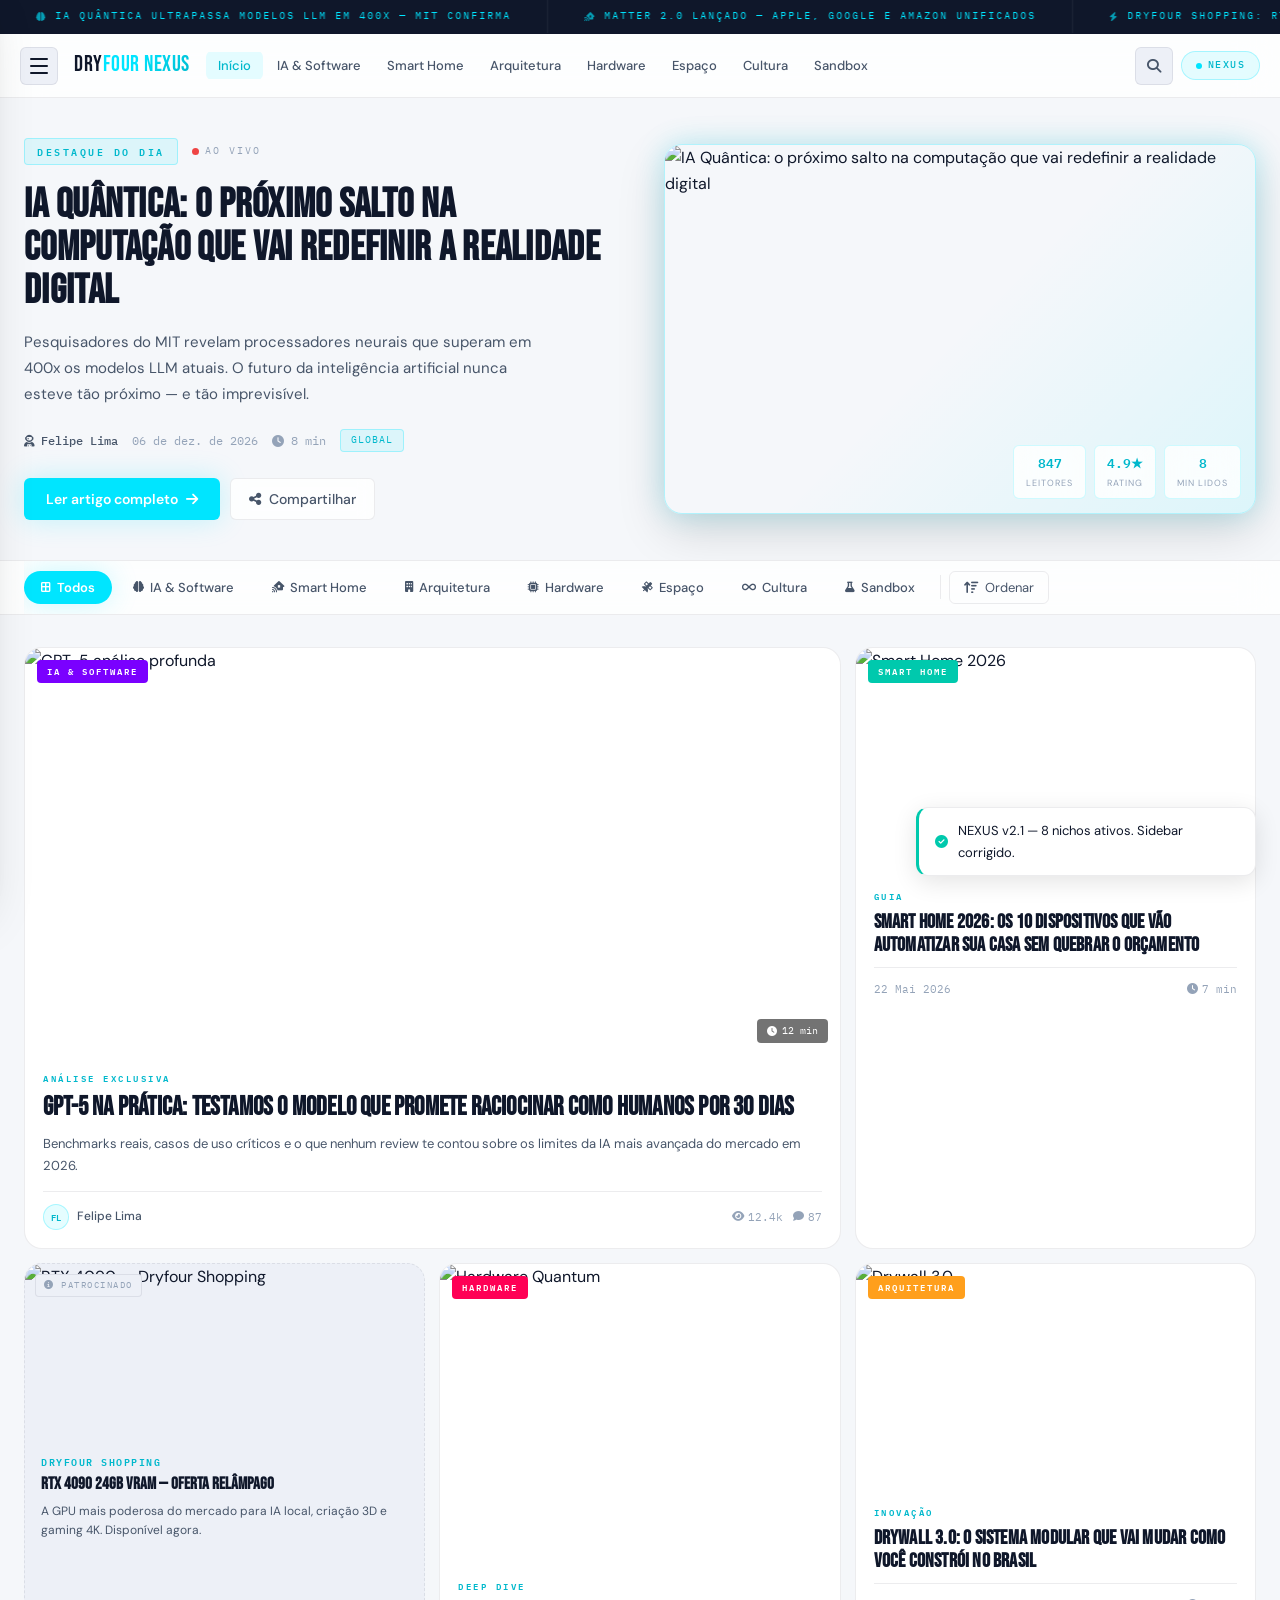
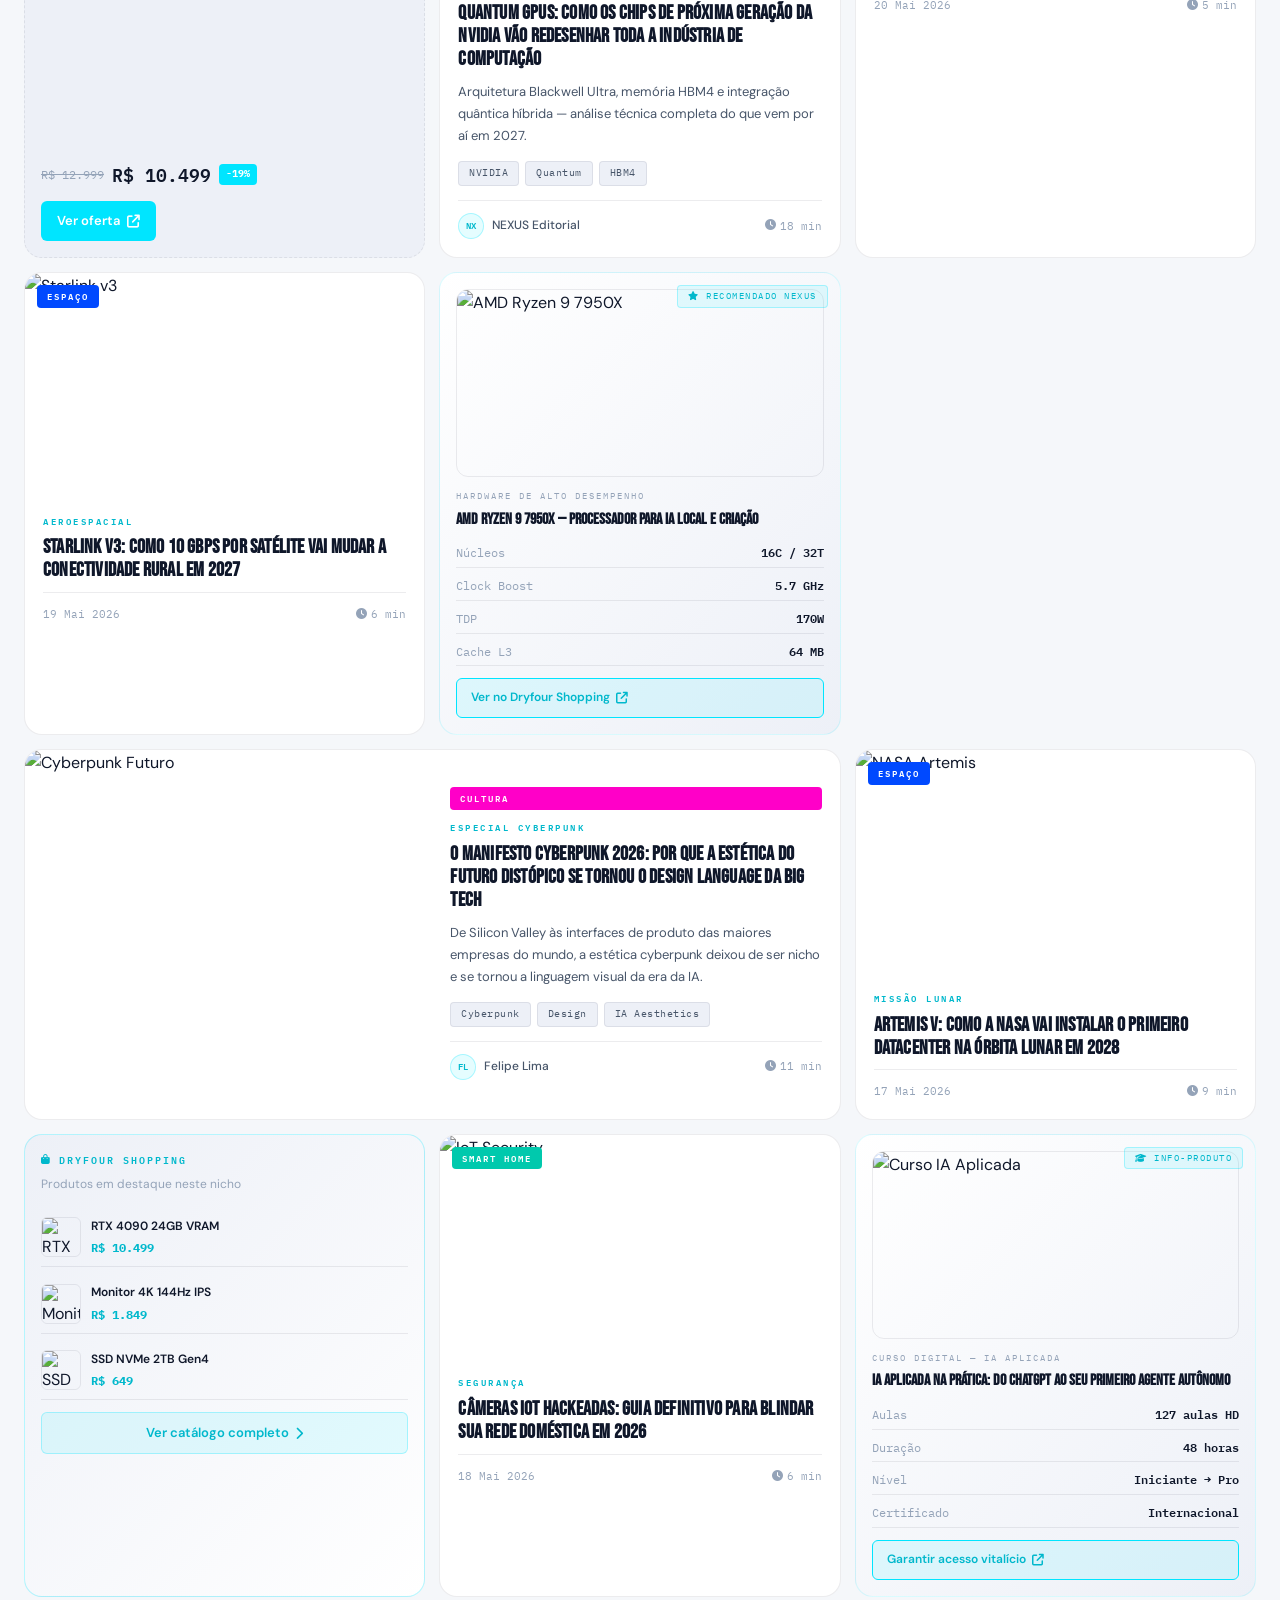
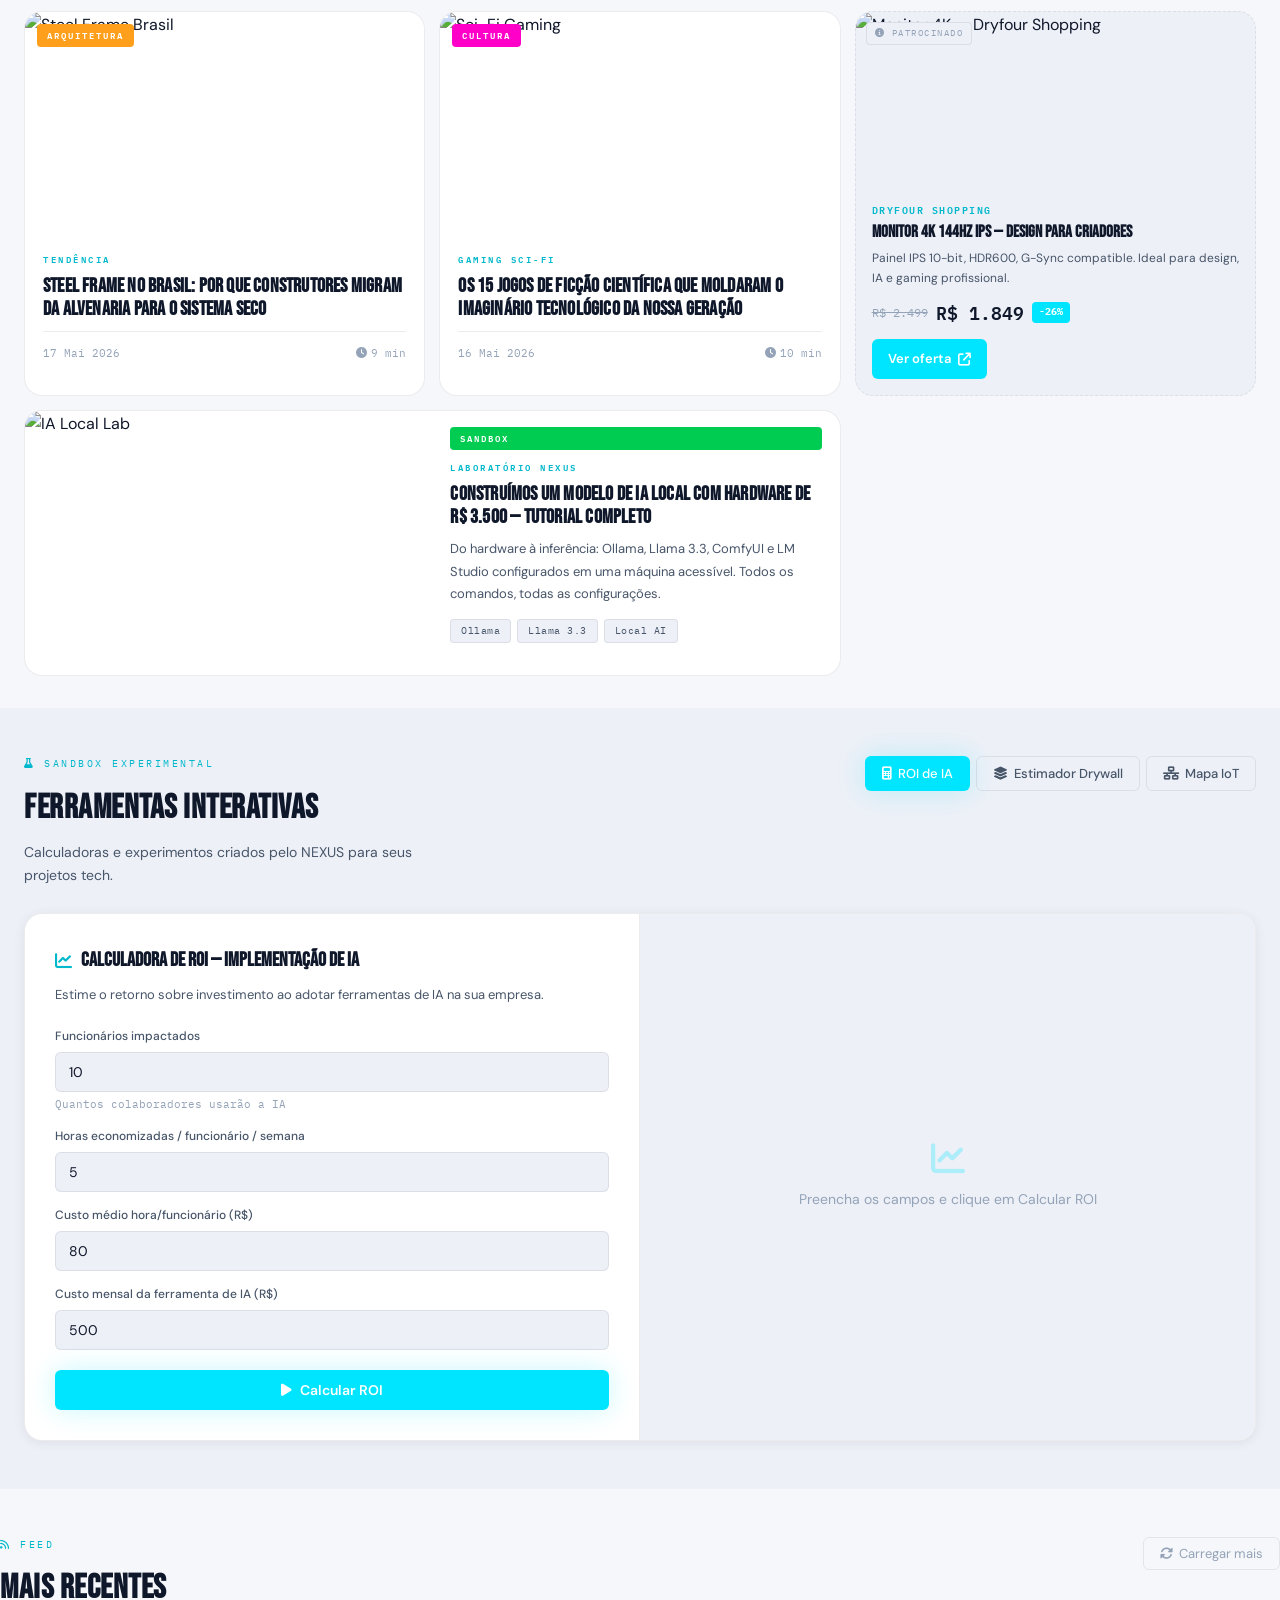
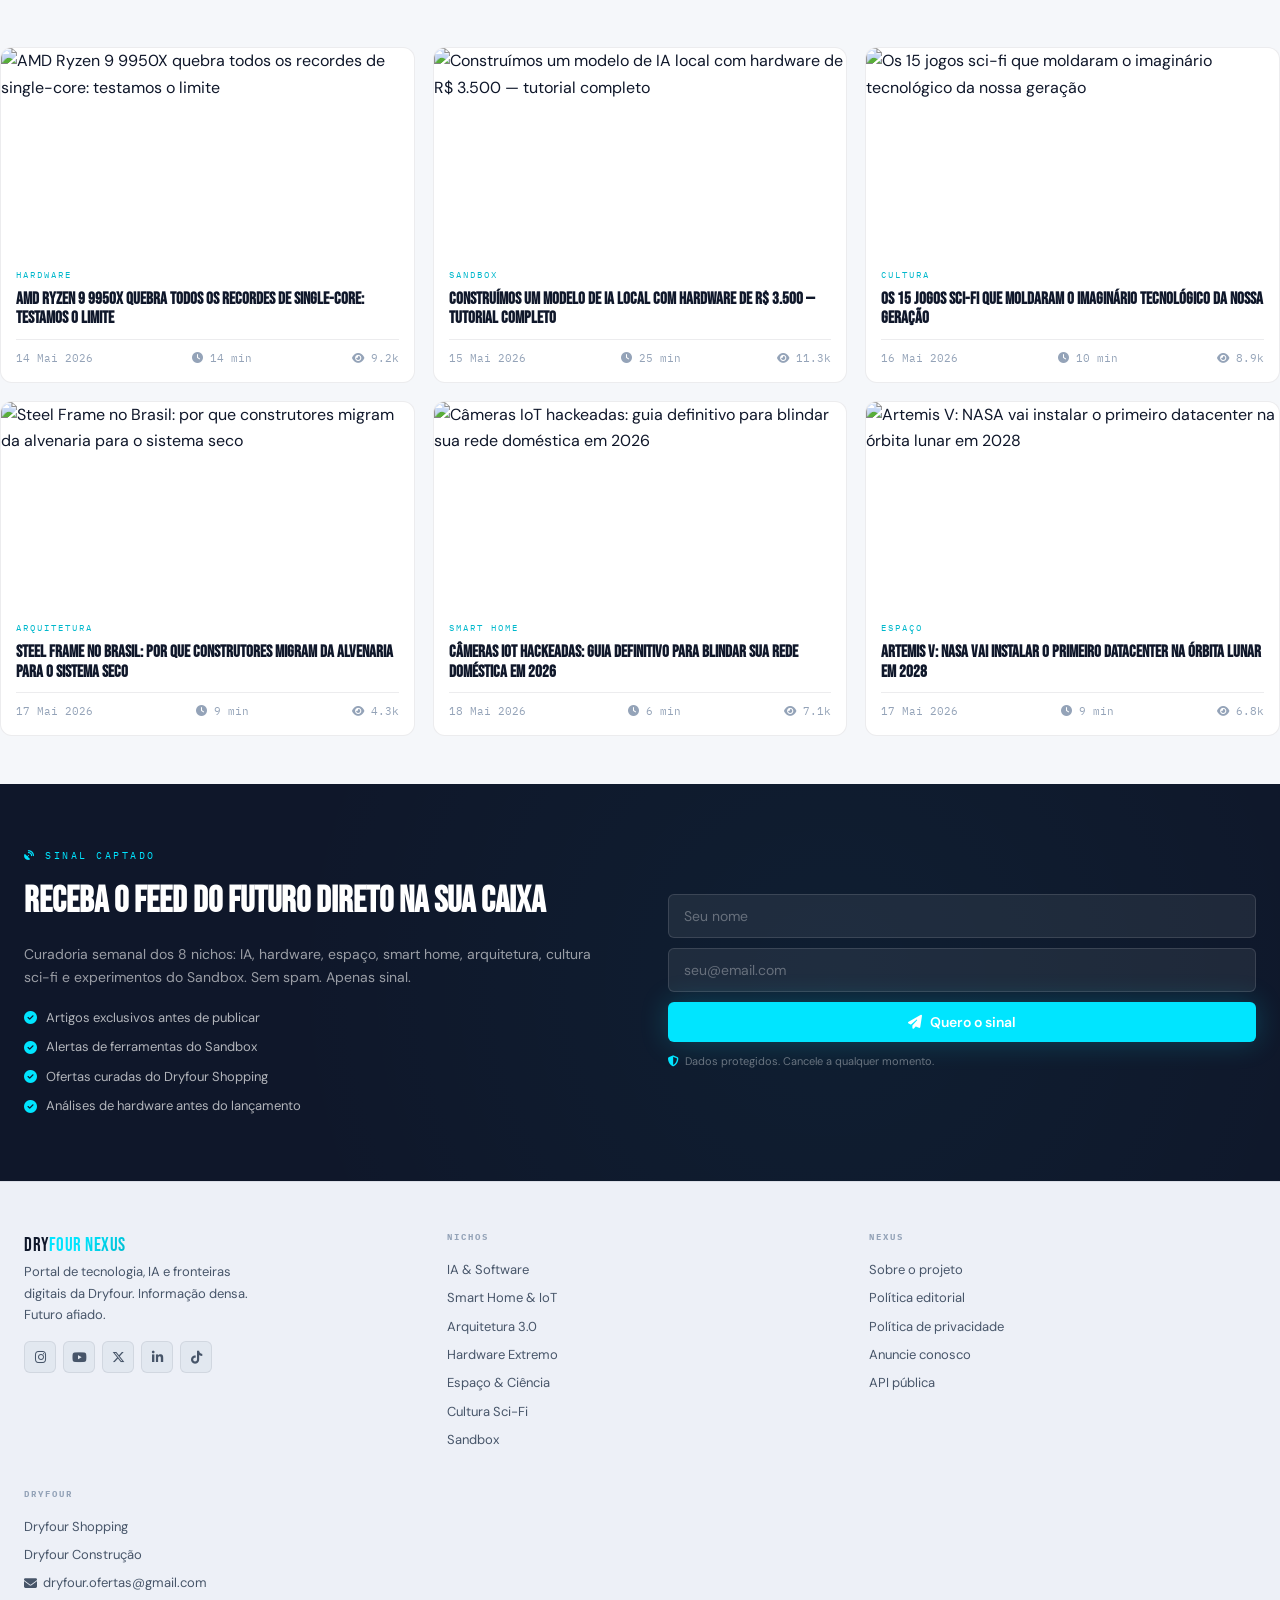
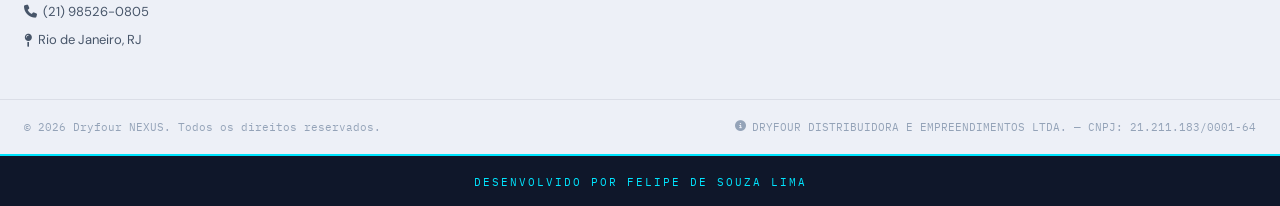
==== commit 1f41562f: "style: estilização completa da sidebar de 8 nichos e correções de layout" ====
--- a/public/index.html
+++ b/public/index.html
@@ -33,7 +33,7 @@
   <!--
     CSS CRÍTICO INLINE — previne FOUC (Flash of Unstyled Content).
     Light-Tech / White Sci-Fi: fundo cerâmico imediato antes do style.css carregar.
-    Nunca duplicar regras do style.css — apenas as propriedades visuais críticas.
+    CORREÇÃO v2.1: min-height do skeleton compatível com nova estrutura de grid.
   -->
   <style>
     html, body {
@@ -41,7 +41,10 @@
       color: #0F172A;
       margin: 0; padding: 0;
       font-family: system-ui, -apple-system, sans-serif;
+      overflow-x: hidden;
     }
+    /* Sidebar oculto antes do CSS carregar — evita flash de conteúdo desposicionado */
+    .nexus-sidebar { transform: translateX(-105%); }
     .nx-skeleton {
       background: linear-gradient(90deg, #e8edf5 25%, #f0f4fa 50%, #e8edf5 75%);
       background-size: 200% 100%;
@@ -53,9 +56,12 @@
       0%   { background-position: 200% 0; }
       100% { background-position: -200% 0; }
     }
+    /* CORREÇÃO: sniche-subnav fechado por padrão mesmo sem CSS externo */
+    .sniche-subnav { display: grid; grid-template-rows: 0fr; overflow: hidden; }
+    .sniche-subnav > * { overflow: hidden; }
   </style>
 
-  <!-- Fontes: Bebas Neue (display/headlines) | DM Sans (body) | IBM Plex Mono (data/code) -->
+  <!-- Fontes: Bebas Neue | DM Sans | IBM Plex Mono -->
   <link rel="preconnect" href="https://fonts.googleapis.com">
   <link rel="preconnect" href="https://fonts.gstatic.com" crossorigin>
   <link href="https://fonts.googleapis.com/css2?family=Bebas+Neue&family=DM+Sans:ital,opsz,wght@0,9..40,300;0,9..40,400;0,9..40,500;0,9..40,600;0,9..40,700;1,9..40,400&family=IBM+Plex+Mono:wght@400;500;600&display=swap" rel="stylesheet">
@@ -68,31 +74,46 @@
 <a class="skip-link" href="#mainContent">Ir para o conteúdo principal</a>
 
 <!-- ===== SIDEBAR OVERLAY ===== -->
-<!-- Clicável: fecha o sidebar ao tocar fora — acessibilidade e mobile UX -->
+<!--
+  Cobre o restante da viewport quando o sidebar está aberto.
+  JS adiciona .active → opacity:1 + pointer-events:all.
+  Clicar aqui fecha o sidebar (SidebarModule.close()).
+-->
 <div class="sidebar-overlay" id="sidebarOverlay" aria-hidden="true"></div>
 
 <!-- ===== NEXUS SIDEBAR DRAWER ===== -->
 <!--
-  Sidebar vertical deslizante — espelha o sistema de CategorySidebar do Dryfour Shopping.
-  Traduz fora da viewport (translateX(-105%)) e desliza para dentro (translateX(0)).
-  Acessível: role="navigation", aria-modal, aria-label, focus-trap via JS.
+  CORREÇÃO v2.1:
+  - will-change:transform no CSS → GPU layer dedicada para backdrop-filter (60 FPS)
+  - .sniche-subnav usa grid-template-rows:0fr→1fr → accordion animado sem layout thrashing
+  - overscroll-behavior:contain no .sidebar-nav → rolar dentro não propaga ao body
+  - Estrutura do .sidebar-store-link: div wrapper com min-width:0 → textos longos não vazam
 -->
-<aside class="nexus-sidebar" id="nexusSidebar" role="navigation" aria-modal="true" aria-label="Menu de nichos e categorias" aria-hidden="true">
-
-  <!-- Cabeçalho do sidebar -->
+<aside
+  class="nexus-sidebar"
+  id="nexusSidebar"
+  role="navigation"
+  aria-modal="true"
+  aria-label="Menu de nichos e categorias"
+  aria-hidden="true"
+>
+
+  <!-- ── Cabeçalho ── -->
   <div class="sidebar-head">
     <div class="sidebar-brand">
       <span class="sidebar-logo">DRY<span>FOUR</span> <span class="sidebar-logo-nexus">NEXUS</span></span>
       <span class="sidebar-tagline">Portal Sci-Fi</span>
     </div>
+    <!-- CORREÇÃO v2.1: border-radius:50% + rotate(90deg) no hover (padrão loja) -->
     <button class="sidebar-close-btn" id="sidebarCloseBtn" aria-label="Fechar menu">
       <i class="fas fa-xmark" aria-hidden="true"></i>
     </button>
   </div>
 
-  <!-- Search dentro do sidebar -->
+  <!-- ── Search ── -->
   <div class="sidebar-search-box">
     <i class="fas fa-magnifying-glass sidebar-search-icon" aria-hidden="true"></i>
+    <!-- CORREÇÃO v2.1: min-width:0 no input via CSS previne overflow horizontal -->
     <input
       type="search"
       class="sidebar-search-input"
@@ -106,170 +127,207 @@
     </button>
   </div>
 
-  <!-- Filtro de ordenação -->
+  <!-- ── Sort widget ── -->
   <div class="sidebar-sort-widget">
-    <span class="sidebar-sort-label"><i class="fas fa-sliders"></i> Ordenar por</span>
+    <span class="sidebar-sort-label"><i class="fas fa-sliders" aria-hidden="true"></i> Ordenar por</span>
     <div class="sidebar-sort-pills" role="group" aria-label="Modo de ordenação">
       <button class="sort-pill active" data-sort="recent" aria-pressed="true">
-        <i class="fas fa-clock"></i> Recentes
+        <i class="fas fa-clock" aria-hidden="true"></i> Recentes
       </button>
       <button class="sort-pill" data-sort="popular" aria-pressed="false">
-        <i class="fas fa-fire"></i> Popular
+        <i class="fas fa-fire" aria-hidden="true"></i> Popular
       </button>
       <button class="sort-pill" data-sort="oldest" aria-pressed="false">
-        <i class="fas fa-arrow-up-a-z"></i> Antigos
+        <i class="fas fa-arrow-up-a-z" aria-hidden="true"></i> Antigos
       </button>
     </div>
   </div>
 
-  <!-- Diretório de nichos — accordion multinível -->
+  <!-- ── Diretório de nichos — accordion multinível ── -->
+  <!--
+    ESTRUTURA OBRIGATÓRIA para o accordion v2.1:
+    .sniche-item[data-niche]
+      button.sniche-header[aria-expanded="false"][aria-controls="sub-{niche}"]
+        .sniche-icon-wrap.niche-{niche}-bg > i.fas
+        .sniche-label
+        i.sniche-arrow
+      ul.sniche-subnav#sub-{niche}[role="list"]   ← usa grid-template-rows no CSS
+        li > li + wrapper > a.sub-link             ← CORREÇÃO: li > div (inner wrapper)
+          i.fas + texto
+
+    O CSS v2.1 define:
+      .sniche-subnav          { display:grid; grid-template-rows:0fr; overflow:hidden }
+      .sniche-subnav > *      { overflow:hidden; display:flex; flex-direction:column }
+      .sniche-subnav.open     { grid-template-rows:1fr }
+    JS apenas adiciona/remove a classe .open — nenhuma manipulação de display.
+  -->
   <nav class="sidebar-nav" aria-label="Diretório de categorias">
-    <div class="sidebar-nav-label">NICHOS & CATEGORIAS</div>
-
-    <!--
-      Estrutura de cada item de nicho:
-      .sniche-item > .sniche-header (clicável) + .sniche-subnav (accordion)
-      data-niche: chave do NexusState
-    -->
-
-    <!-- 1. GLOBAL -->
+    <div class="sidebar-nav-label">NICHOS &amp; CATEGORIAS</div>
+
+    <!-- 1. GLOBAL / FRONT PAGE -->
     <div class="sniche-item" data-niche="default">
       <button class="sniche-header active-sniche" aria-expanded="false" aria-controls="sub-default">
-        <span class="sniche-icon-wrap niche-default-bg"><i class="fas fa-border-all"></i></span>
+        <span class="sniche-icon-wrap niche-default-bg"><i class="fas fa-border-all" aria-hidden="true"></i></span>
         <span class="sniche-label">Página Inicial</span>
-        <i class="fas fa-chevron-right sniche-arrow"></i>
+        <i class="fas fa-chevron-right sniche-arrow" aria-hidden="true"></i>
       </button>
+      <!-- Inner wrapper obrigatório para o grid-template-rows trick -->
       <ul class="sniche-subnav" id="sub-default" role="list">
-        <li><a href="#" class="sub-link" data-niche="default" data-filter="featured"><i class="fas fa-star"></i> Destaques</a></li>
-        <li><a href="#" class="sub-link" data-niche="default" data-filter="trending"><i class="fas fa-chart-line"></i> Tendências</a></li>
-        <li><a href="#" class="sub-link" data-niche="default" data-filter="all"><i class="fas fa-rss"></i> Feed Global</a></li>
+        <div><!-- inner wrapper — overflow:hidden aplicado aqui pelo CSS -->
+          <li><a href="#" class="sub-link" data-niche="default" data-filter="featured"><i class="fas fa-star" aria-hidden="true"></i> Destaques</a></li>
+          <li><a href="#" class="sub-link" data-niche="default" data-filter="trending"><i class="fas fa-chart-line" aria-hidden="true"></i> Tendências</a></li>
+          <li><a href="#" class="sub-link" data-niche="default" data-filter="all"><i class="fas fa-rss" aria-hidden="true"></i> Feed Global</a></li>
+        </div>
       </ul>
     </div>
 
     <!-- 2. IA & SOFTWARE -->
     <div class="sniche-item" data-niche="ai">
       <button class="sniche-header" aria-expanded="false" aria-controls="sub-ai">
-        <span class="sniche-icon-wrap niche-ai-bg"><i class="fas fa-brain"></i></span>
-        <span class="sniche-label">Inteligência & Software</span>
-        <i class="fas fa-chevron-right sniche-arrow"></i>
+        <span class="sniche-icon-wrap niche-ai-bg"><i class="fas fa-brain" aria-hidden="true"></i></span>
+        <span class="sniche-label">Inteligência &amp; Software</span>
+        <i class="fas fa-chevron-right sniche-arrow" aria-hidden="true"></i>
       </button>
       <ul class="sniche-subnav" id="sub-ai" role="list">
-        <li><a href="#" class="sub-link" data-niche="ai" data-filter="llm"><i class="fas fa-robot"></i> Modelos LLM</a></li>
-        <li><a href="#" class="sub-link" data-niche="ai" data-filter="deeplearning"><i class="fas fa-network-wired"></i> Deep Learning</a></li>
-        <li><a href="#" class="sub-link" data-niche="ai" data-filter="devtools"><i class="fas fa-code"></i> Dev Tools & IDEs</a></li>
-        <li><a href="#" class="sub-link" data-niche="ai" data-filter="courses"><i class="fas fa-graduation-cap"></i> Cursos & Info-produtos</a></li>
+        <div>
+          <li><a href="#" class="sub-link" data-niche="ai" data-filter="llm"><i class="fas fa-robot" aria-hidden="true"></i> Modelos LLM</a></li>
+          <li><a href="#" class="sub-link" data-niche="ai" data-filter="deeplearning"><i class="fas fa-network-wired" aria-hidden="true"></i> Deep Learning</a></li>
+          <li><a href="#" class="sub-link" data-niche="ai" data-filter="devtools"><i class="fas fa-code" aria-hidden="true"></i> Dev Tools &amp; IDEs</a></li>
+          <li><a href="#" class="sub-link" data-niche="ai" data-filter="courses"><i class="fas fa-graduation-cap" aria-hidden="true"></i> Cursos &amp; Info-produtos</a></li>
+        </div>
       </ul>
     </div>
 
-    <!-- 3. SMART HOME -->
+    <!-- 3. SMART HOME & DOMÓTICA -->
     <div class="sniche-item" data-niche="smarthome">
       <button class="sniche-header" aria-expanded="false" aria-controls="sub-smarthome">
-        <span class="sniche-icon-wrap niche-smarthome-bg"><i class="fas fa-house-signal"></i></span>
-        <span class="sniche-label">Smart Home & Domótica</span>
-        <i class="fas fa-chevron-right sniche-arrow"></i>
+        <span class="sniche-icon-wrap niche-smarthome-bg"><i class="fas fa-house-signal" aria-hidden="true"></i></span>
+        <span class="sniche-label">Smart Home &amp; Domótica</span>
+        <i class="fas fa-chevron-right sniche-arrow" aria-hidden="true"></i>
       </button>
       <ul class="sniche-subnav" id="sub-smarthome" role="list">
-        <li><a href="#" class="sub-link" data-niche="smarthome" data-filter="iot"><i class="fas fa-wifi"></i> Dispositivos IoT</a></li>
-        <li><a href="#" class="sub-link" data-niche="smarthome" data-filter="security"><i class="fas fa-shield-alt"></i> Segurança Residencial</a></li>
-        <li><a href="#" class="sub-link" data-niche="smarthome" data-filter="lighting"><i class="fas fa-lightbulb"></i> Iluminação Inteligente</a></li>
-        <li><a href="#" class="sub-link" data-niche="smarthome" data-filter="protocols"><i class="fas fa-plug"></i> Protocolos & Matter</a></li>
+        <div>
+          <li><a href="#" class="sub-link" data-niche="smarthome" data-filter="iot"><i class="fas fa-wifi" aria-hidden="true"></i> Dispositivos IoT</a></li>
+          <li><a href="#" class="sub-link" data-niche="smarthome" data-filter="security"><i class="fas fa-shield-alt" aria-hidden="true"></i> Segurança Residencial</a></li>
+          <li><a href="#" class="sub-link" data-niche="smarthome" data-filter="lighting"><i class="fas fa-lightbulb" aria-hidden="true"></i> Iluminação Inteligente</a></li>
+          <li><a href="#" class="sub-link" data-niche="smarthome" data-filter="protocols"><i class="fas fa-plug" aria-hidden="true"></i> Protocolos &amp; Matter</a></li>
+        </div>
       </ul>
     </div>
 
-    <!-- 4. ARQUITETURA -->
+    <!-- 4. ARQUITETURA & ENGENHARIA -->
     <div class="sniche-item" data-niche="architecture">
       <button class="sniche-header" aria-expanded="false" aria-controls="sub-architecture">
-        <span class="sniche-icon-wrap niche-architecture-bg"><i class="fas fa-building"></i></span>
-        <span class="sniche-label">Arquitetura & Engenharia</span>
-        <i class="fas fa-chevron-right sniche-arrow"></i>
+        <span class="sniche-icon-wrap niche-architecture-bg"><i class="fas fa-building" aria-hidden="true"></i></span>
+        <span class="sniche-label">Arquitetura &amp; Engenharia</span>
+        <i class="fas fa-chevron-right sniche-arrow" aria-hidden="true"></i>
       </button>
       <ul class="sniche-subnav" id="sub-architecture" role="list">
-        <li><a href="#" class="sub-link" data-niche="architecture" data-filter="drywall"><i class="fas fa-layer-group"></i> Drywall 3.0</a></li>
-        <li><a href="#" class="sub-link" data-niche="architecture" data-filter="steelframe"><i class="fas fa-cubes"></i> Steel Frame</a></li>
-        <li><a href="#" class="sub-link" data-niche="architecture" data-filter="ar"><i class="fas fa-vr-cardboard"></i> AR & BIM Digital</a></li>
-        <li><a href="#" class="sub-link" data-niche="architecture" data-filter="sustainability"><i class="fas fa-leaf"></i> Tech Sustentável</a></li>
+        <div>
+          <li><a href="#" class="sub-link" data-niche="architecture" data-filter="drywall"><i class="fas fa-layer-group" aria-hidden="true"></i> Drywall 3.0</a></li>
+          <li><a href="#" class="sub-link" data-niche="architecture" data-filter="steelframe"><i class="fas fa-cubes" aria-hidden="true"></i> Steel Frame</a></li>
+          <li><a href="#" class="sub-link" data-niche="architecture" data-filter="ar"><i class="fas fa-vr-cardboard" aria-hidden="true"></i> AR &amp; BIM Digital</a></li>
+          <li><a href="#" class="sub-link" data-niche="architecture" data-filter="sustainability"><i class="fas fa-leaf" aria-hidden="true"></i> Tech Sustentável</a></li>
+        </div>
       </ul>
     </div>
 
-    <!-- 5. HARDWARE EXTREMO -->
+    <!-- 5. HARDWARE EXTREMO & QUANTUM -->
     <div class="sniche-item" data-niche="hardware">
       <button class="sniche-header" aria-expanded="false" aria-controls="sub-hardware">
-        <span class="sniche-icon-wrap niche-hardware-bg"><i class="fas fa-microchip"></i></span>
-        <span class="sniche-label">Hardware Extremo & Quantum</span>
-        <i class="fas fa-chevron-right sniche-arrow"></i>
+        <span class="sniche-icon-wrap niche-hardware-bg"><i class="fas fa-microchip" aria-hidden="true"></i></span>
+        <span class="sniche-label">Hardware Extremo &amp; Quantum</span>
+        <i class="fas fa-chevron-right sniche-arrow" aria-hidden="true"></i>
       </button>
       <ul class="sniche-subnav" id="sub-hardware" role="list">
-        <li><a href="#" class="sub-link" data-niche="hardware" data-filter="gpu"><i class="fas fa-tv"></i> GPUs de Última Geração</a></li>
-        <li><a href="#" class="sub-link" data-niche="hardware" data-filter="cpu"><i class="fas fa-server"></i> Processadores</a></li>
-        <li><a href="#" class="sub-link" data-niche="hardware" data-filter="overclock"><i class="fas fa-bolt"></i> Overclocking</a></li>
-        <li><a href="#" class="sub-link" data-niche="hardware" data-filter="quantum"><i class="fas fa-atom"></i> Computação Quântica</a></li>
+        <div>
+          <li><a href="#" class="sub-link" data-niche="hardware" data-filter="gpu"><i class="fas fa-tv" aria-hidden="true"></i> GPUs de Última Geração</a></li>
+          <li><a href="#" class="sub-link" data-niche="hardware" data-filter="cpu"><i class="fas fa-server" aria-hidden="true"></i> Processadores</a></li>
+          <li><a href="#" class="sub-link" data-niche="hardware" data-filter="overclock"><i class="fas fa-bolt" aria-hidden="true"></i> Overclocking</a></li>
+          <li><a href="#" class="sub-link" data-niche="hardware" data-filter="quantum"><i class="fas fa-atom" aria-hidden="true"></i> Computação Quântica</a></li>
+        </div>
       </ul>
     </div>
 
-    <!-- 6. ESPAÇO & CIÊNCIA -->
+    <!-- 6. ESPAÇO & CIÊNCIA PROFUNDA -->
     <div class="sniche-item" data-niche="space">
       <button class="sniche-header" aria-expanded="false" aria-controls="sub-space">
-        <span class="sniche-icon-wrap niche-space-bg"><i class="fas fa-satellite"></i></span>
-        <span class="sniche-label">Espaço & Ciência Profunda</span>
-        <i class="fas fa-chevron-right sniche-arrow"></i>
+        <span class="sniche-icon-wrap niche-space-bg"><i class="fas fa-satellite" aria-hidden="true"></i></span>
+        <span class="sniche-label">Espaço &amp; Ciência Profunda</span>
+        <i class="fas fa-chevron-right sniche-arrow" aria-hidden="true"></i>
       </button>
       <ul class="sniche-subnav" id="sub-space" role="list">
-        <li><a href="#" class="sub-link" data-niche="space" data-filter="aerospace"><i class="fas fa-rocket"></i> Aeroespacial</a></li>
-        <li><a href="#" class="sub-link" data-niche="space" data-filter="astronomy"><i class="fas fa-star"></i> Astronomia</a></li>
-        <li><a href="#" class="sub-link" data-niche="space" data-filter="bioengineering"><i class="fas fa-dna"></i> Bioengenharia</a></li>
-        <li><a href="#" class="sub-link" data-niche="space" data-filter="terraforming"><i class="fas fa-globe"></i> Terraformação</a></li>
+        <div>
+          <li><a href="#" class="sub-link" data-niche="space" data-filter="aerospace"><i class="fas fa-rocket" aria-hidden="true"></i> Aeroespacial</a></li>
+          <li><a href="#" class="sub-link" data-niche="space" data-filter="astronomy"><i class="fas fa-star" aria-hidden="true"></i> Astronomia</a></li>
+          <li><a href="#" class="sub-link" data-niche="space" data-filter="bioengineering"><i class="fas fa-dna" aria-hidden="true"></i> Bioengenharia</a></li>
+          <li><a href="#" class="sub-link" data-niche="space" data-filter="terraforming"><i class="fas fa-globe" aria-hidden="true"></i> Terraformação</a></li>
+        </div>
       </ul>
     </div>
 
-    <!-- 7. CULTURA SCI-FI -->
+    <!-- 7. CULTURA SCI-FI & FUTURISMO -->
     <div class="sniche-item" data-niche="culture">
       <button class="sniche-header" aria-expanded="false" aria-controls="sub-culture">
-        <span class="sniche-icon-wrap niche-culture-bg"><i class="fas fa-infinity"></i></span>
-        <span class="sniche-label">Cultura Sci-Fi & Futurismo</span>
-        <i class="fas fa-chevron-right sniche-arrow"></i>
+        <span class="sniche-icon-wrap niche-culture-bg"><i class="fas fa-infinity" aria-hidden="true"></i></span>
+        <span class="sniche-label">Cultura Sci-Fi &amp; Futurismo</span>
+        <i class="fas fa-chevron-right sniche-arrow" aria-hidden="true"></i>
       </button>
       <ul class="sniche-subnav" id="sub-culture" role="list">
-        <li><a href="#" class="sub-link" data-niche="culture" data-filter="cyberpunk"><i class="fas fa-eye"></i> Cyberpunk Aesthetics</a></li>
-        <li><a href="#" class="sub-link" data-niche="culture" data-filter="gaming"><i class="fas fa-gamepad"></i> Sci-Fi Gaming</a></li>
-        <li><a href="#" class="sub-link" data-niche="culture" data-filter="futurism"><i class="fas fa-compass"></i> Filosofia Futurista</a></li>
-        <li><a href="#" class="sub-link" data-niche="culture" data-filter="trends"><i class="fas fa-chart-bar"></i> Tendências & Cultura</a></li>
+        <div>
+          <li><a href="#" class="sub-link" data-niche="culture" data-filter="cyberpunk"><i class="fas fa-eye" aria-hidden="true"></i> Cyberpunk Aesthetics</a></li>
+          <li><a href="#" class="sub-link" data-niche="culture" data-filter="gaming"><i class="fas fa-gamepad" aria-hidden="true"></i> Sci-Fi Gaming</a></li>
+          <li><a href="#" class="sub-link" data-niche="culture" data-filter="futurism"><i class="fas fa-compass" aria-hidden="true"></i> Filosofia Futurista</a></li>
+          <li><a href="#" class="sub-link" data-niche="culture" data-filter="trends"><i class="fas fa-chart-bar" aria-hidden="true"></i> Tendências &amp; Cultura</a></li>
+        </div>
       </ul>
     </div>
 
-    <!-- 8. SANDBOX -->
+    <!-- 8. SANDBOX EXPERIMENTAL -->
     <div class="sniche-item" data-niche="sandbox">
       <button class="sniche-header" aria-expanded="false" aria-controls="sub-sandbox">
-        <span class="sniche-icon-wrap niche-sandbox-bg"><i class="fas fa-flask"></i></span>
+        <span class="sniche-icon-wrap niche-sandbox-bg"><i class="fas fa-flask" aria-hidden="true"></i></span>
         <span class="sniche-label">Sandbox Experimental</span>
-        <i class="fas fa-chevron-right sniche-arrow"></i>
+        <i class="fas fa-chevron-right sniche-arrow" aria-hidden="true"></i>
       </button>
       <ul class="sniche-subnav" id="sub-sandbox" role="list">
-        <li><a href="#" class="sub-link" data-niche="sandbox" data-filter="calculators"><i class="fas fa-calculator"></i> Calculadoras</a></li>
-        <li><a href="#" class="sub-link" data-niche="sandbox" data-filter="prototypes"><i class="fas fa-puzzle-piece"></i> Protótipos Ativos</a></li>
-        <li><a href="#" class="sub-link" data-niche="sandbox" data-filter="snippets"><i class="fas fa-terminal"></i> Code Snippets</a></li>
-        <li><a href="#" class="sub-link" data-niche="sandbox" data-filter="tools"><i class="fas fa-wrench"></i> Ferramentas Live</a></li>
+        <div>
+          <li><a href="#" class="sub-link" data-niche="sandbox" data-filter="calculators"><i class="fas fa-calculator" aria-hidden="true"></i> Calculadoras</a></li>
+          <li><a href="#" class="sub-link" data-niche="sandbox" data-filter="prototypes"><i class="fas fa-puzzle-piece" aria-hidden="true"></i> Protótipos Ativos</a></li>
+          <li><a href="#" class="sub-link" data-niche="sandbox" data-filter="snippets"><i class="fas fa-terminal" aria-hidden="true"></i> Code Snippets</a></li>
+          <li><a href="#" class="sub-link" data-niche="sandbox" data-filter="tools"><i class="fas fa-wrench" aria-hidden="true"></i> Ferramentas Live</a></li>
+        </div>
       </ul>
     </div>
 
   </nav>
 
-  <!-- Rodapé do sidebar -->
+  <!-- ── Rodapé do sidebar ── -->
+  <!--
+    CORREÇÃO v2.1: estrutura exata que o CSS v2.1 espera:
+    .sidebar-store-link
+      i (ícone principal)
+      div (wrapper com min-width:0 — textos não vazam)
+        span.ssl-title
+        span.ssl-sub
+      i.ssl-ext (seta externa, margem auto)
+  -->
   <div class="sidebar-foot">
     <a href="https://www.dryfourshopping.com.br" target="_blank" rel="noopener" class="sidebar-store-link" data-track="sidebar-store">
-      <i class="fas fa-bag-shopping"></i>
+      <i class="fas fa-bag-shopping" aria-hidden="true"></i>
       <div>
         <span class="ssl-title">Dryfour Shopping</span>
-        <span class="ssl-sub">Ofertas de hardware & tech</span>
-      </div>
-      <i class="fas fa-arrow-up-right-from-square ssl-ext"></i>
+        <span class="ssl-sub">Ofertas de hardware &amp; tech</span>
+      </div>
+      <i class="fas fa-arrow-up-right-from-square ssl-ext" aria-hidden="true"></i>
     </a>
     <a href="https://www.dryfour.com.br" target="_blank" rel="noopener" class="sidebar-store-link" data-track="sidebar-construcao">
-      <i class="fas fa-helmet-safety"></i>
+      <i class="fas fa-helmet-safety" aria-hidden="true"></i>
       <div>
         <span class="ssl-title">Dryfour Construção</span>
-        <span class="ssl-sub">Drywall & Steel Frame RJ</span>
-      </div>
-      <i class="fas fa-arrow-up-right-from-square ssl-ext"></i>
+        <span class="ssl-sub">Drywall &amp; Steel Frame RJ</span>
+      </div>
+      <i class="fas fa-arrow-up-right-from-square ssl-ext" aria-hidden="true"></i>
     </a>
   </div>
 
@@ -277,6 +335,10 @@
 <!-- /nexusSidebar -->
 
 <!-- ===== TICKER BAR ===== -->
+<!--
+  CORREÇÃO: pointer-events:none no CSS previne scroll-hijacking mobile.
+  JS duplica o conteúdo → translateX(-50%) = loop seamless sem gap.
+-->
 <div class="ticker-bar" id="tickerBar" aria-hidden="true">
   <div class="ticker-track" id="tickerTrack"></div>
 </div>
@@ -285,7 +347,7 @@
 <header class="site-header" id="siteHeader" role="banner">
   <nav class="navbar" aria-label="Navegação principal">
 
-    <!-- Hamburger — abre o sidebar drawer -->
+    <!-- Hamburger — micro-animação X ao abrir (3 .hb-bar via CSS) -->
     <button
       class="hamburger-btn"
       id="hamburgerBtn"
@@ -303,10 +365,10 @@
       DRY<span>FOUR</span> <span class="logo-nexus">NEXUS</span>
     </a>
 
-    <!-- Nav links desktop (≥1024px) — mapeados aos 8 nichos -->
+    <!-- Nav links desktop (ocultos em ≤1024px — sidebar assume) -->
     <ul class="nav-links" id="navLinks" role="list">
       <li><a href="#" class="nav-link active-nav" data-niche="default">Início</a></li>
-      <li><a href="#" class="nav-link" data-niche="ai">IA & Software</a></li>
+      <li><a href="#" class="nav-link" data-niche="ai">IA &amp; Software</a></li>
       <li><a href="#" class="nav-link" data-niche="smarthome">Smart Home</a></li>
       <li><a href="#" class="nav-link" data-niche="architecture">Arquitetura</a></li>
       <li><a href="#" class="nav-link" data-niche="hardware">Hardware</a></li>
@@ -338,23 +400,20 @@
         </div>
       </div>
 
-      <!-- Niche badge — indicador visual do nicho ativo -->
+      <!-- Niche badge — indicador do nicho ativo (oculto em ≤1024px) -->
       <div class="niche-badge" id="nicheBadge" aria-live="polite">
         <span class="niche-dot" id="nicheDot" aria-hidden="true"></span>
         <span class="niche-label-badge" id="nicheLabelBadge">NEXUS</span>
       </div>
 
     </div>
-    <!-- /nav-actions -->
-
   </nav>
 </header>
-<!-- /site-header -->
-
-<!-- ===== MAIN CONTENT ===== -->
+
+<!-- ===== MAIN ===== -->
 <main id="mainContent">
 
-  <!-- ===== HERO SECTION ===== -->
+  <!-- ===== HERO ===== -->
   <section class="hero-section" id="heroSection" aria-label="Destaque principal">
     <div class="hero-inner container">
 
@@ -370,17 +429,17 @@
           Pesquisadores do MIT revelam processadores neurais que superam em 400x os modelos LLM atuais. O futuro da inteligência artificial nunca esteve tão próximo — e tão imprevisível.
         </p>
         <div class="hero-meta">
-          <span class="hero-author"><i class="fas fa-user-astronaut"></i> Felipe Lima</span>
+          <span class="hero-author"><i class="fas fa-user-astronaut" aria-hidden="true"></i> Felipe Lima</span>
           <span class="hero-date" id="heroDate"></span>
-          <span class="hero-read"><i class="fas fa-clock"></i> 8 min</span>
-          <span class="hero-niche-tag" id="heroNicheTag">IA & Software</span>
+          <span class="hero-read"><i class="fas fa-clock" aria-hidden="true"></i> 8 min</span>
+          <span class="hero-niche-tag" id="heroNicheTag">Global</span>
         </div>
         <div class="hero-actions">
           <button class="btn-primary" id="heroCta">
-            Ler artigo completo <i class="fas fa-arrow-right"></i>
+            Ler artigo completo <i class="fas fa-arrow-right" aria-hidden="true"></i>
           </button>
           <button class="btn-ghost-light" id="heroShare">
-            <i class="fas fa-share-nodes"></i> Compartilhar
+            <i class="fas fa-share-nodes" aria-hidden="true"></i> Compartilhar
           </button>
         </div>
       </div>
@@ -395,7 +454,6 @@
             width="900" height="562"
           >
           <div class="hero-img-overlay" aria-hidden="true"></div>
-          <!-- Data display do hero — métricas ao vivo -->
           <div class="hero-data-grid" aria-hidden="true">
             <div class="hdg-item">
               <span class="hdg-val" id="hdgReaders">847</span>
@@ -415,76 +473,60 @@
 
     </div>
   </section>
-  <!-- /hero-section -->
-
-  <!-- ===== HORIZONTAL NICHE FILTER (8 nichos + sort) ===== -->
+
+  <!-- ===== HORIZONTAL NICHE FILTER ===== -->
   <!--
-    Touch-physics: overflow-x scroll com scroll-snap e inertia nativa.
-    scrollbar oculta via CSS pseudo-element — sem scroll-hijacking.
+    Touch-physics: scroll-snap + -webkit-overflow-scrolling:touch
+    Scrollbar oculta via CSS: scrollbar-width:none + ::-webkit-scrollbar{display:none}
+    Sem scroll-hijacking: pointer-events isolados do ticker.
   -->
   <div class="cat-filter-wrap" id="catFilterWrap">
     <div class="cat-filter-scroll-area container">
       <div class="cat-filter" id="catFilter" role="tablist" aria-label="Filtrar por nicho">
-
         <button class="cat-pill active" data-niche="default" role="tab" aria-selected="true" tabindex="0">
-          <i class="fas fa-border-all" aria-hidden="true"></i>
-          <span>Todos</span>
+          <i class="fas fa-border-all" aria-hidden="true"></i><span>Todos</span>
         </button>
         <button class="cat-pill" data-niche="ai" role="tab" aria-selected="false" tabindex="-1">
-          <i class="fas fa-brain" aria-hidden="true"></i>
-          <span>IA & Software</span>
+          <i class="fas fa-brain" aria-hidden="true"></i><span>IA &amp; Software</span>
         </button>
         <button class="cat-pill" data-niche="smarthome" role="tab" aria-selected="false" tabindex="-1">
-          <i class="fas fa-house-signal" aria-hidden="true"></i>
-          <span>Smart Home</span>
+          <i class="fas fa-house-signal" aria-hidden="true"></i><span>Smart Home</span>
         </button>
         <button class="cat-pill" data-niche="architecture" role="tab" aria-selected="false" tabindex="-1">
-          <i class="fas fa-building" aria-hidden="true"></i>
-          <span>Arquitetura</span>
+          <i class="fas fa-building" aria-hidden="true"></i><span>Arquitetura</span>
         </button>
         <button class="cat-pill" data-niche="hardware" role="tab" aria-selected="false" tabindex="-1">
-          <i class="fas fa-microchip" aria-hidden="true"></i>
-          <span>Hardware</span>
+          <i class="fas fa-microchip" aria-hidden="true"></i><span>Hardware</span>
         </button>
         <button class="cat-pill" data-niche="space" role="tab" aria-selected="false" tabindex="-1">
-          <i class="fas fa-satellite" aria-hidden="true"></i>
-          <span>Espaço</span>
+          <i class="fas fa-satellite" aria-hidden="true"></i><span>Espaço</span>
         </button>
         <button class="cat-pill" data-niche="culture" role="tab" aria-selected="false" tabindex="-1">
-          <i class="fas fa-infinity" aria-hidden="true"></i>
-          <span>Cultura</span>
+          <i class="fas fa-infinity" aria-hidden="true"></i><span>Cultura</span>
         </button>
         <button class="cat-pill" data-niche="sandbox" role="tab" aria-selected="false" tabindex="-1">
-          <i class="fas fa-flask" aria-hidden="true"></i>
-          <span>Sandbox</span>
+          <i class="fas fa-flask" aria-hidden="true"></i><span>Sandbox</span>
         </button>
-
-        <!-- Separador + sort button -->
         <div class="cat-filter-sep" aria-hidden="true"></div>
         <button class="sort-pill-top" id="sortBtnTop" aria-label="Ordenar artigos">
           <i class="fas fa-arrow-up-wide-short" aria-hidden="true"></i>
           <span id="sortLabelTop">Ordenar</span>
         </button>
-
       </div>
     </div>
   </div>
-  <!-- /cat-filter-wrap -->
-
-  <!-- ===== BENTO GRID — Bloco principal de notícias ===== -->
+
+  <!-- ===== BENTO GRID ===== -->
   <section class="bento-wrap container" aria-label="Grade de notícias" id="bentoSection">
     <div class="bento-grid" id="bentoGrid">
 
-      <!-- ============================================================
-           ROW 1: Featured (span 2) + Standard + Ad Zone
-           ============================================================ -->
-
-      <!-- CARD FEATURED: span 2 colunas, nicho AI -->
+      <!-- ROW 1: Featured (span 2) + Standard + AdSense #1 -->
+
       <article class="bento-card bento-featured" data-niche="ai" data-id="1" tabindex="0" role="article">
         <div class="card-img-wrap">
           <img src="https://images.unsplash.com/photo-1677442135703-1787eea5ce01?w=800&q=80" alt="GPT-5 análise profunda" loading="lazy" width="800" height="450">
-          <span class="card-niche-badge cn-ai">IA & Software</span>
-          <span class="card-read-badge"><i class="fas fa-clock"></i> 12 min</span>
+          <span class="card-niche-badge cn-ai">IA &amp; Software</span>
+          <span class="card-read-badge"><i class="fas fa-clock" aria-hidden="true"></i> 12 min</span>
         </div>
         <div class="card-body">
           <span class="card-eyebrow">ANÁLISE EXCLUSIVA</span>
@@ -496,14 +538,13 @@
               <span>Felipe Lima</span>
             </div>
             <div class="card-stats">
-              <span><i class="fas fa-eye" aria-label="Visualizações"></i> 12.4k</span>
-              <span><i class="fas fa-comment" aria-label="Comentários"></i> 87</span>
+              <span><i class="fas fa-eye" aria-hidden="true"></i> 12.4k</span>
+              <span><i class="fas fa-comment" aria-hidden="true"></i> 87</span>
             </div>
           </div>
         </div>
       </article>
 
-      <!-- CARD STANDARD: Smart Home -->
       <article class="bento-card bento-standard" data-niche="smarthome" data-id="2" tabindex="0" role="article">
         <div class="card-img-wrap">
           <img src="https://images.unsplash.com/photo-1558002038-1055907df827?w=600&q=80" alt="Smart Home 2026" loading="lazy" width="600" height="338">
@@ -514,14 +555,14 @@
           <h2 class="card-title">Smart Home 2026: os 10 dispositivos que vão automatizar sua casa sem quebrar o orçamento</h2>
           <div class="card-footer">
             <span class="card-date">22 Mai 2026</span>
-            <span class="card-read-sm"><i class="fas fa-clock"></i> 7 min</span>
+            <span class="card-read-sm"><i class="fas fa-clock" aria-hidden="true"></i> 7 min</span>
           </div>
         </div>
       </article>
 
-      <!-- ADSENSE ZONE #1: Native Ad — blends with grid -->
+      <!-- AdSense #1 -->
       <div class="bento-card bento-ad adsense-wrapper" data-track="ad-impression" aria-label="Conteúdo patrocinado">
-        <div class="ad-label"><i class="fas fa-circle-info"></i> Patrocinado</div>
+        <div class="ad-label"><i class="fas fa-circle-info" aria-hidden="true"></i> Patrocinado</div>
         <div class="ad-content">
           <div class="ad-img-wrap">
             <img src="https://images.unsplash.com/photo-1591488320449-011701bb6704?w=400&q=80" alt="RTX 4090 — Dryfour Shopping" loading="lazy" width="400" height="225">
@@ -536,17 +577,14 @@
               <span class="ad-badge">-19%</span>
             </div>
             <a href="https://www.dryfourshopping.com.br" target="_blank" rel="noopener" class="ad-cta" data-track="ad-click">
-              Ver oferta <i class="fas fa-arrow-up-right-from-square"></i>
+              Ver oferta <i class="fas fa-arrow-up-right-from-square" aria-hidden="true"></i>
             </a>
           </div>
         </div>
       </div>
 
-      <!-- ============================================================
-           ROW 2: Tall (span row 2) + Standard + Standard + Affiliate
-           ============================================================ -->
-
-      <!-- CARD TALL: Hardware — span 2 rows -->
+      <!-- ROW 2: Tall (span row 2) + Standard + Standard + Affiliate #1 -->
+
       <article class="bento-card bento-tall" data-niche="hardware" data-id="4" tabindex="0" role="article">
         <div class="card-img-wrap">
           <img src="https://images.unsplash.com/photo-1591799264318-7e6ef8ddb7ea?w=600&q=80" alt="Hardware Quantum" loading="lazy" width="600" height="450">
@@ -557,21 +595,18 @@
           <h2 class="card-title">Quantum GPUs: como os chips de próxima geração da NVIDIA vão redesenhar toda a indústria de computação</h2>
           <p class="card-excerpt">Arquitetura Blackwell Ultra, memória HBM4 e integração quântica híbrida — análise técnica completa do que vem por aí em 2027.</p>
           <div class="card-tags">
-            <span class="tag">NVIDIA</span>
-            <span class="tag">Quantum</span>
-            <span class="tag">HBM4</span>
+            <span class="tag">NVIDIA</span><span class="tag">Quantum</span><span class="tag">HBM4</span>
           </div>
           <div class="card-footer">
             <div class="card-author">
               <div class="author-avatar" aria-hidden="true">NX</div>
               <span>NEXUS Editorial</span>
             </div>
-            <span class="card-read-sm"><i class="fas fa-clock"></i> 18 min</span>
+            <span class="card-read-sm"><i class="fas fa-clock" aria-hidden="true"></i> 18 min</span>
           </div>
         </div>
       </article>
 
-      <!-- CARD STANDARD: Architecture -->
       <article class="bento-card bento-standard" data-niche="architecture" data-id="3" tabindex="0" role="article">
         <div class="card-img-wrap">
           <img src="https://images.unsplash.com/photo-1504307651254-35680f3366d4?w=600&q=80" alt="Drywall 3.0" loading="lazy" width="600" height="338">
@@ -582,12 +617,11 @@
           <h2 class="card-title">Drywall 3.0: o sistema modular que vai mudar como você constrói no Brasil</h2>
           <div class="card-footer">
             <span class="card-date">20 Mai 2026</span>
-            <span class="card-read-sm"><i class="fas fa-clock"></i> 5 min</span>
+            <span class="card-read-sm"><i class="fas fa-clock" aria-hidden="true"></i> 5 min</span>
           </div>
         </div>
       </article>
 
-      <!-- CARD STANDARD: Space -->
       <article class="bento-card bento-standard" data-niche="space" data-id="5" tabindex="0" role="article">
         <div class="card-img-wrap">
           <img src="https://images.unsplash.com/photo-1446776877081-d282a0f896e2?w=600&q=80" alt="Starlink v3" loading="lazy" width="600" height="338">
@@ -598,14 +632,14 @@
           <h2 class="card-title">Starlink v3: como 10 Gbps por satélite vai mudar a conectividade rural em 2027</h2>
           <div class="card-footer">
             <span class="card-date">19 Mai 2026</span>
-            <span class="card-read-sm"><i class="fas fa-clock"></i> 6 min</span>
+            <span class="card-read-sm"><i class="fas fa-clock" aria-hidden="true"></i> 6 min</span>
           </div>
         </div>
       </article>
 
-      <!-- AFFILIATE MODULE #1 -->
+      <!-- Affiliate #1 -->
       <div class="bento-card bento-affiliate" data-track="affiliate-view">
-        <div class="affiliate-label"><i class="fas fa-star"></i> Recomendado NEXUS</div>
+        <div class="affiliate-label"><i class="fas fa-star" aria-hidden="true"></i> Recomendado NEXUS</div>
         <div class="affiliate-inner">
           <img src="https://images.unsplash.com/photo-1591799264318-7e6ef8ddb7ea?w=300&q=80" alt="AMD Ryzen 9 7950X" loading="lazy" class="affiliate-img" width="300" height="188">
           <div class="affiliate-body">
@@ -618,17 +652,15 @@
               <div class="spec-row"><span class="spec-k">Cache L3</span><span class="spec-v">64 MB</span></div>
             </div>
             <a href="https://www.dryfourshopping.com.br" target="_blank" rel="noopener sponsored" class="affiliate-btn" data-track="affiliate-click">
-              Ver no Dryfour Shopping <i class="fas fa-external-link"></i>
+              Ver no Dryfour Shopping <i class="fas fa-external-link" aria-hidden="true"></i>
             </a>
           </div>
         </div>
       </div>
 
-      <!-- ============================================================
-           ROW 3: Wide (span 2 cols) + Standard + Standard
-           ============================================================ -->
-
-      <!-- CARD WIDE: Culture Sci-Fi — span 2 cols -->
+      <!-- ROW 3: Wide (span 2) + Standard + Store Showcase -->
+
+      <!-- CORREÇÃO v2.1: .bento-wide .wide-inner colapsa para 1 coluna em ≤768px -->
       <article class="bento-card bento-wide" data-niche="culture" data-id="6" tabindex="0" role="article">
         <div class="wide-inner">
           <div class="wide-img-wrap">
@@ -647,13 +679,12 @@
                 <div class="author-avatar" aria-hidden="true">FL</div>
                 <span>Felipe Lima</span>
               </div>
-              <span class="card-read-sm"><i class="fas fa-clock"></i> 11 min</span>
+              <span class="card-read-sm"><i class="fas fa-clock" aria-hidden="true"></i> 11 min</span>
             </div>
           </div>
         </div>
       </article>
 
-      <!-- CARD STANDARD: Space -->
       <article class="bento-card bento-standard" data-niche="space" data-id="7" tabindex="0" role="article">
         <div class="card-img-wrap">
           <img src="https://images.unsplash.com/photo-1614642264762-d0a3b8bf3700?w=600&q=80" alt="NASA Artemis" loading="lazy" width="600" height="338">
@@ -664,33 +695,29 @@
           <h2 class="card-title">Artemis V: como a NASA vai instalar o primeiro datacenter na órbita lunar em 2028</h2>
           <div class="card-footer">
             <span class="card-date">17 Mai 2026</span>
-            <span class="card-read-sm"><i class="fas fa-clock"></i> 9 min</span>
+            <span class="card-read-sm"><i class="fas fa-clock" aria-hidden="true"></i> 9 min</span>
           </div>
         </div>
       </article>
 
-      <!-- STORE SHOWCASE (Interstitial Dryfour Shopping) -->
+      <!-- Store Showcase — preenchido pelo StoreModule -->
       <div class="bento-card bento-store-showcase adsense-wrapper" data-track="store-view">
         <div class="store-header">
-          <span class="store-label"><i class="fas fa-bag-shopping"></i> Dryfour Shopping</span>
+          <span class="store-label"><i class="fas fa-bag-shopping" aria-hidden="true"></i> Dryfour Shopping</span>
           <span class="store-subtitle">Produtos em destaque neste nicho</span>
         </div>
         <div class="store-products-mini" id="storeMiniGrid">
-          <!-- Preenchido dinamicamente pelo StoreModule em app.js -->
           <div class="nx-skeleton" style="height:52px;border-radius:8px;"></div>
           <div class="nx-skeleton" style="height:52px;border-radius:8px;margin-top:8px;"></div>
           <div class="nx-skeleton" style="height:52px;border-radius:8px;margin-top:8px;"></div>
         </div>
         <a href="https://www.dryfourshopping.com.br" target="_blank" rel="noopener" class="store-see-all" data-track="store-cta">
-          Ver catálogo completo <i class="fas fa-chevron-right"></i>
+          Ver catálogo completo <i class="fas fa-chevron-right" aria-hidden="true"></i>
         </a>
       </div>
 
-      <!-- ============================================================
-           ROW 4: Standard + Affiliate #2 + Standard + Standard
-           ============================================================ -->
-
-      <!-- CARD STANDARD: Smart Home -->
+      <!-- ROW 4: Standard + Affiliate #2 + Standard + Standard -->
+
       <article class="bento-card bento-standard" data-niche="smarthome" data-id="8" tabindex="0" role="article">
         <div class="card-img-wrap">
           <img src="https://images.unsplash.com/photo-1573148195900-7845dcb9b127?w=600&q=80" alt="IoT Security" loading="lazy" width="600" height="338">
@@ -701,14 +728,14 @@
           <h2 class="card-title">Câmeras IoT hackeadas: guia definitivo para blindar sua rede doméstica em 2026</h2>
           <div class="card-footer">
             <span class="card-date">18 Mai 2026</span>
-            <span class="card-read-sm"><i class="fas fa-clock"></i> 6 min</span>
+            <span class="card-read-sm"><i class="fas fa-clock" aria-hidden="true"></i> 6 min</span>
           </div>
         </div>
       </article>
 
-      <!-- AFFILIATE MODULE #2: Info-produto -->
+      <!-- Affiliate #2 — Info-produto -->
       <div class="bento-card bento-affiliate" data-track="affiliate-view">
-        <div class="affiliate-label"><i class="fas fa-graduation-cap"></i> Info-produto</div>
+        <div class="affiliate-label"><i class="fas fa-graduation-cap" aria-hidden="true"></i> Info-produto</div>
         <div class="affiliate-inner">
           <img src="https://images.unsplash.com/photo-1531746790731-6c087fecd65a?w=300&q=80" alt="Curso IA Aplicada" loading="lazy" class="affiliate-img" width="300" height="188">
           <div class="affiliate-body">
@@ -721,13 +748,12 @@
               <div class="spec-row"><span class="spec-k">Certificado</span><span class="spec-v">Internacional</span></div>
             </div>
             <a href="#" class="affiliate-btn" data-track="affiliate-click">
-              Garantir acesso vitalício <i class="fas fa-external-link"></i>
+              Garantir acesso vitalício <i class="fas fa-external-link" aria-hidden="true"></i>
             </a>
           </div>
         </div>
       </div>
 
-      <!-- CARD STANDARD: Architecture -->
       <article class="bento-card bento-standard" data-niche="architecture" data-id="9" tabindex="0" role="article">
         <div class="card-img-wrap">
           <img src="https://images.unsplash.com/photo-1486325212027-8081e485255e?w=600&q=80" alt="Steel Frame Brasil" loading="lazy" width="600" height="338">
@@ -738,12 +764,11 @@
           <h2 class="card-title">Steel Frame no Brasil: por que construtores migram da alvenaria para o sistema seco</h2>
           <div class="card-footer">
             <span class="card-date">17 Mai 2026</span>
-            <span class="card-read-sm"><i class="fas fa-clock"></i> 9 min</span>
+            <span class="card-read-sm"><i class="fas fa-clock" aria-hidden="true"></i> 9 min</span>
           </div>
         </div>
       </article>
 
-      <!-- CARD STANDARD: Culture -->
       <article class="bento-card bento-standard" data-niche="culture" data-id="10" tabindex="0" role="article">
         <div class="card-img-wrap">
           <img src="https://images.unsplash.com/photo-1593640495253-23196b27a87f?w=600&q=80" alt="Sci-Fi Gaming" loading="lazy" width="600" height="338">
@@ -754,18 +779,16 @@
           <h2 class="card-title">Os 15 jogos de ficção científica que moldaram o imaginário tecnológico da nossa geração</h2>
           <div class="card-footer">
             <span class="card-date">16 Mai 2026</span>
-            <span class="card-read-sm"><i class="fas fa-clock"></i> 10 min</span>
+            <span class="card-read-sm"><i class="fas fa-clock" aria-hidden="true"></i> 10 min</span>
           </div>
         </div>
       </article>
 
-      <!-- ============================================================
-           ROW 5: ADSENSE ZONE #2 + Wide Sandbox
-           ============================================================ -->
-
-      <!-- ADSENSE ZONE #2 -->
+      <!-- ROW 5: AdSense #2 + Wide Sandbox -->
+
+      <!-- AdSense #2 -->
       <div class="bento-card bento-ad adsense-wrapper" data-track="ad-impression" aria-label="Conteúdo patrocinado">
-        <div class="ad-label"><i class="fas fa-circle-info"></i> Patrocinado</div>
+        <div class="ad-label"><i class="fas fa-circle-info" aria-hidden="true"></i> Patrocinado</div>
         <div class="ad-content">
           <div class="ad-img-wrap">
             <img src="https://images.unsplash.com/photo-1558618666-fcd25c85cd64?w=400&q=80" alt="Monitor 4K — Dryfour Shopping" loading="lazy" width="400" height="225">
@@ -780,13 +803,12 @@
               <span class="ad-badge">-26%</span>
             </div>
             <a href="https://www.dryfourshopping.com.br" target="_blank" rel="noopener" class="ad-cta" data-track="ad-click">
-              Ver oferta <i class="fas fa-arrow-up-right-from-square"></i>
+              Ver oferta <i class="fas fa-arrow-up-right-from-square" aria-hidden="true"></i>
             </a>
           </div>
         </div>
       </div>
 
-      <!-- CARD WIDE: Sandbox — span 2 cols -->
       <article class="bento-card bento-wide" data-niche="sandbox" data-id="11" tabindex="0" role="article">
         <div class="wide-inner">
           <div class="wide-img-wrap">
@@ -805,28 +827,26 @@
       </article>
 
     </div>
-    <!-- /bento-grid -->
   </section>
-  <!-- /bento-wrap -->
 
   <!-- ===== SANDBOX SECTION ===== -->
   <section class="sandbox-section" id="sandboxSection" aria-label="Laboratório interativo">
     <div class="container">
       <div class="section-header">
         <div class="section-header-left">
-          <span class="section-eyebrow"><i class="fas fa-flask"></i> Sandbox Experimental</span>
+          <span class="section-eyebrow"><i class="fas fa-flask" aria-hidden="true"></i> Sandbox Experimental</span>
           <h2 class="section-title">Ferramentas Interativas</h2>
           <p class="section-sub">Calculadoras e experimentos criados pelo NEXUS para seus projetos tech.</p>
         </div>
         <div class="sandbox-tabs" role="tablist" aria-label="Ferramentas do Sandbox">
           <button class="sandbox-tab active" data-tool="calc" role="tab" aria-selected="true">
-            <i class="fas fa-calculator"></i> ROI de IA
+            <i class="fas fa-calculator" aria-hidden="true"></i> ROI de IA
           </button>
           <button class="sandbox-tab" data-tool="drywall" role="tab" aria-selected="false">
-            <i class="fas fa-layer-group"></i> Estimador Drywall
+            <i class="fas fa-layer-group" aria-hidden="true"></i> Estimador Drywall
           </button>
           <button class="sandbox-tab" data-tool="iot" role="tab" aria-selected="false">
-            <i class="fas fa-network-wired"></i> Mapa IoT
+            <i class="fas fa-network-wired" aria-hidden="true"></i> Mapa IoT
           </button>
         </div>
       </div>
@@ -837,7 +857,7 @@
         <div class="sandbox-tool active" id="tool-calc" role="tabpanel" aria-label="Calculadora ROI de IA">
           <div class="sandbox-tool-inner">
             <div class="sandbox-inputs">
-              <h3 class="tool-title"><i class="fas fa-chart-line"></i> Calculadora de ROI — Implementação de IA</h3>
+              <h3 class="tool-title"><i class="fas fa-chart-line" aria-hidden="true"></i> Calculadora de ROI — Implementação de IA</h3>
               <p class="tool-desc">Estime o retorno sobre investimento ao adotar ferramentas de IA na sua empresa.</p>
               <div class="input-group">
                 <label for="calcEmp">Funcionários impactados</label>
@@ -857,7 +877,7 @@
                 <input type="number" id="calcCost" value="500" min="0" class="tool-input">
               </div>
               <button class="btn-primary calc-run-btn" id="calcRunBtn">
-                <i class="fas fa-play"></i> Calcular ROI
+                <i class="fas fa-play" aria-hidden="true"></i> Calcular ROI
               </button>
             </div>
             <div class="sandbox-result" id="calcResult">
@@ -873,7 +893,7 @@
         <div class="sandbox-tool" id="tool-drywall" role="tabpanel" aria-label="Estimador de materiais Drywall">
           <div class="sandbox-tool-inner">
             <div class="sandbox-inputs">
-              <h3 class="tool-title"><i class="fas fa-ruler-combined"></i> Estimador de Materiais — Drywall</h3>
+              <h3 class="tool-title"><i class="fas fa-ruler-combined" aria-hidden="true"></i> Estimador de Materiais — Drywall</h3>
               <p class="tool-desc">Calcule chapas, perfis, parafusos e massa para seu projeto de drywall.</p>
               <div class="input-group">
                 <label for="dwArea">Área total das paredes (m²)</label>
@@ -885,14 +905,14 @@
               </div>
               <div class="input-group">
                 <label for="dwType">Tipo de ambiente</label>
-                <select id="dwType" class="tool-input tool-select" aria-label="Tipo de ambiente para drywall">
+                <select id="dwType" class="tool-input tool-select" aria-label="Tipo de ambiente">
                   <option value="standard">Padrão — ST (ambiente seco)</option>
                   <option value="wet">Área úmida — RU (banheiros)</option>
                   <option value="acoustic">Acústico — AR (home theater)</option>
                 </select>
               </div>
               <button class="btn-primary calc-run-btn" id="dwRunBtn">
-                <i class="fas fa-play"></i> Estimar materiais
+                <i class="fas fa-play" aria-hidden="true"></i> Estimar materiais
               </button>
             </div>
             <div class="sandbox-result" id="dwResult">
@@ -908,7 +928,7 @@
         <div class="sandbox-tool" id="tool-iot" role="tabpanel" aria-label="Mapa de dispositivos IoT">
           <div class="sandbox-tool-inner">
             <div class="sandbox-inputs">
-              <h3 class="tool-title"><i class="fas fa-house-signal"></i> Mapa de Dispositivos IoT</h3>
+              <h3 class="tool-title"><i class="fas fa-house-signal" aria-hidden="true"></i> Mapa de Dispositivos IoT</h3>
               <p class="tool-desc">Visualize e simule a topologia de dispositivos smart home em topologia estrela.</p>
               <div class="iot-device-list" id="iotDeviceList" role="group" aria-label="Selecionar dispositivos IoT">
                 <label class="iot-check">
@@ -937,7 +957,7 @@
                 </label>
               </div>
               <button class="btn-primary calc-run-btn" id="iotRunBtn">
-                <i class="fas fa-project-diagram"></i> Gerar Mapa
+                <i class="fas fa-project-diagram" aria-hidden="true"></i> Gerar Mapa
               </button>
             </div>
             <div class="sandbox-result" id="iotResult">
@@ -950,25 +970,21 @@
         </div>
 
       </div>
-      <!-- /sandbox-panel -->
     </div>
   </section>
-  <!-- /sandbox-section -->
-
-  <!-- ===== FEED DE ARTIGOS RECENTES ===== -->
+
+  <!-- ===== FEED RECENTES ===== -->
   <section class="latest-section container" aria-label="Artigos recentes" id="latestSection">
     <div class="section-header">
       <div class="section-header-left">
-        <span class="section-eyebrow"><i class="fas fa-rss"></i> Feed</span>
+        <span class="section-eyebrow"><i class="fas fa-rss" aria-hidden="true"></i> Feed</span>
         <h2 class="section-title">Mais recentes</h2>
       </div>
       <button class="btn-ghost-sm" id="loadMoreBtn">
-        <i class="fas fa-rotate"></i> Carregar mais
+        <i class="fas fa-rotate" aria-hidden="true"></i> Carregar mais
       </button>
     </div>
-    <!-- Grid preenchido pelo GridModule em app.js -->
     <div class="latest-grid" id="latestGrid" role="feed" aria-label="Lista de artigos recentes" aria-busy="false">
-      <!-- Skeletons enquanto carrega -->
       <div class="nx-skeleton"></div>
       <div class="nx-skeleton"></div>
       <div class="nx-skeleton"></div>
@@ -983,43 +999,25 @@
     <div class="newsletter-inner container">
       <div class="newsletter-left">
         <span class="section-eyebrow" style="color:var(--accent)">
-          <i class="fas fa-satellite-dish"></i> Sinal captado
+          <i class="fas fa-satellite-dish" aria-hidden="true"></i> Sinal captado
         </span>
         <h2>Receba o feed do futuro direto na sua caixa</h2>
         <p>Curadoria semanal dos 8 nichos: IA, hardware, espaço, smart home, arquitetura, cultura sci-fi e experimentos do Sandbox. Sem spam. Apenas sinal.</p>
         <ul class="newsletter-perks">
-          <li><i class="fas fa-check-circle"></i> Artigos exclusivos antes de publicar</li>
-          <li><i class="fas fa-check-circle"></i> Alertas de ferramentas do Sandbox</li>
-          <li><i class="fas fa-check-circle"></i> Ofertas curadas do Dryfour Shopping</li>
-          <li><i class="fas fa-check-circle"></i> Análises de hardware antes do lançamento</li>
+          <li><i class="fas fa-check-circle" aria-hidden="true"></i> Artigos exclusivos antes de publicar</li>
+          <li><i class="fas fa-check-circle" aria-hidden="true"></i> Alertas de ferramentas do Sandbox</li>
+          <li><i class="fas fa-check-circle" aria-hidden="true"></i> Ofertas curadas do Dryfour Shopping</li>
+          <li><i class="fas fa-check-circle" aria-hidden="true"></i> Análises de hardware antes do lançamento</li>
         </ul>
       </div>
       <div class="newsletter-right">
         <form class="newsletter-form" id="newsletterForm" novalidate aria-label="Formulário de inscrição na newsletter">
-          <input
-            type="text"
-            id="nlName"
-            placeholder="Seu nome"
-            required
-            class="nl-input"
-            autocomplete="given-name"
-            aria-label="Nome"
-            aria-required="true"
-          >
-          <input
-            type="email"
-            id="nlEmail"
-            placeholder="seu@email.com"
-            required
-            class="nl-input"
-            autocomplete="email"
-            aria-label="E-mail"
-            aria-required="true"
-          >
+          <input type="text" id="nlName" placeholder="Seu nome" required class="nl-input" autocomplete="given-name" aria-label="Nome" aria-required="true">
+          <input type="email" id="nlEmail" placeholder="seu@email.com" required class="nl-input" autocomplete="email" aria-label="E-mail" aria-required="true">
           <button type="submit" class="btn-primary nl-btn">
-            <i class="fas fa-paper-plane"></i> Quero o sinal
+            <i class="fas fa-paper-plane" aria-hidden="true"></i> Quero o sinal
           </button>
-          <p class="nl-legal"><i class="fas fa-shield-alt"></i> Dados protegidos. Cancele a qualquer momento.</p>
+          <p class="nl-legal"><i class="fas fa-shield-alt" aria-hidden="true"></i> Dados protegidos. Cancele a qualquer momento.</p>
         </form>
         <div class="nl-success" id="nlSuccess" style="display:none" aria-live="polite">
           <i class="fas fa-satellite" aria-hidden="true"></i>
@@ -1031,7 +1029,6 @@
   </section>
 
 </main>
-<!-- /mainContent -->
 
 <!-- ===== FOOTER ===== -->
 <footer class="site-footer" id="contato" role="contentinfo">
@@ -1054,11 +1051,11 @@
     <div class="footer-col">
       <h4>NICHOS</h4>
       <ul role="list">
-        <li><a href="#" data-niche="ai">IA & Software</a></li>
-        <li><a href="#" data-niche="smarthome">Smart Home & IoT</a></li>
+        <li><a href="#" data-niche="ai">IA &amp; Software</a></li>
+        <li><a href="#" data-niche="smarthome">Smart Home &amp; IoT</a></li>
         <li><a href="#" data-niche="architecture">Arquitetura 3.0</a></li>
         <li><a href="#" data-niche="hardware">Hardware Extremo</a></li>
-        <li><a href="#" data-niche="space">Espaço & Ciência</a></li>
+        <li><a href="#" data-niche="space">Espaço &amp; Ciência</a></li>
         <li><a href="#" data-niche="culture">Cultura Sci-Fi</a></li>
         <li><a href="#" data-niche="sandbox">Sandbox</a></li>
       </ul>
@@ -1080,9 +1077,9 @@
       <ul role="list">
         <li><a href="https://www.dryfourshopping.com.br" target="_blank" rel="noopener">Dryfour Shopping</a></li>
         <li><a href="https://www.dryfour.com.br" target="_blank" rel="noopener">Dryfour Construção</a></li>
-        <li><a href="mailto:dryfour.ofertas@gmail.com"><i class="fas fa-envelope"></i> dryfour.ofertas@gmail.com</a></li>
-        <li><address><i class="fas fa-phone"></i> (21) 98526-0805</address></li>
-        <li><address><i class="fas fa-map-pin"></i> Rio de Janeiro, RJ</address></li>
+        <li><a href="mailto:dryfour.ofertas@gmail.com"><i class="fas fa-envelope" aria-hidden="true"></i> dryfour.ofertas@gmail.com</a></li>
+        <li><address><i class="fas fa-phone" aria-hidden="true"></i> (21) 98526-0805</address></li>
+        <li><address><i class="fas fa-map-pin" aria-hidden="true"></i> Rio de Janeiro, RJ</address></li>
       </ul>
     </div>
 
@@ -1091,26 +1088,22 @@
   <div class="footer-bottom container">
     <span>© 2026 Dryfour NEXUS. Todos os direitos reservados.</span>
     <span class="footer-legal">
-      <i class="fas fa-circle-info"></i>
+      <i class="fas fa-circle-info" aria-hidden="true"></i>
       DRYFOUR DISTRIBUIDORA E EMPREENDIMENTOS LTDA. — CNPJ: 21.211.183/0001-64
     </span>
   </div>
 
-  <!--
-    ASSINATURA DO DESENVOLVEDOR — linha premium de crédito ao responsável técnico.
-    Posicionada na última linha do layout, após o footer-bottom.
-  -->
+  <!-- Assinatura do desenvolvedor — última linha do layout -->
   <div class="footer-credit">
     <span>Desenvolvido por Felipe de Souza Lima</span>
   </div>
 
 </footer>
-<!-- /site-footer -->
-
-<!-- Toast de notificações — aria-live para acessibilidade de leitores de tela -->
+
+<!-- Toast — aria-live para acessibilidade de leitores de tela -->
 <div id="toastContainer" role="region" aria-live="polite" aria-label="Notificações do sistema"></div>
 
-<!-- Overlay global (search, sidebar, mobile) -->
+<!-- Overlay global — search flyout -->
 <div class="site-overlay" id="siteOverlay" aria-hidden="true"></div>
 
 <script src="assets/app.js"></script>
--- a/public/assets/style.css
+++ b/public/assets/style.css
@@ -1,9 +1,24 @@
 /* ============================================================
-   DRYFOUR NEXUS — style.css  v2.0
+   DRYFOUR NEXUS — style.css  v2.1  (CORRIGIDO)
    Light-Tech / White Sci-Fi — 8-Tier Niche System
    Sidebar Drawer | Bento Grid | Mobile 320px→1920px
    Glassmorphism Light | Dynamic CSS Themes via body class
-   Bugs corrigidos: ticker loop, scroll-hijacking, bento overflow
+
+   CORREÇÕES v2.1:
+   [1] Sidebar: will-change + contain adicionados para GPU layers
+       isolados — glassmorphism a 60 FPS sem engasgo
+   [2] Sidebar accordion: .sniche-subnav agora usa grid (altura 0→auto)
+       em vez de display:none → display:flex — transição suave real
+   [3] .sniche-subnav.open: grid-template-rows animado garante
+       abertura fluida sem layout thrashing
+   [4] Sidebar: overflow-y:scroll → overflow-y:auto com overscroll-behavior
+       para evitar scroll chain no body
+   [5] Sidebar close button: adicionado rotate(90deg) no hover (padrão loja)
+   [6] sidebar-store-link: texto em bloco único div sem overflow
+   [7] Bento: .bento-wide .wide-inner grid correto em mobile
+   [8] Animation @keyframes sidebarSlideDown adicionado ao accordion
+   [9] Accordion .sniche-subnav li: lista correta sem bala padrão
+  [10] Keyframes theme-pulse adicionado para o dot do niche badge
    ============================================================ */
 
 @import url('https://fonts.googleapis.com/css2?family=Bebas+Neue&family=DM+Sans:ital,opsz,wght@0,9..40,300;0,9..40,400;0,9..40,500;0,9..40,600;0,9..40,700;1,9..40,400&family=IBM+Plex+Mono:wght@400;500;600&display=swap');
@@ -48,14 +63,14 @@
   --shadow-lg:     0 16px 48px rgba(0, 0, 0, 0.15);
 
   /* ── Tipografia ── */
-  --font-d:  'Bebas Neue', sans-serif;       /* Display / headlines grandes */
-  --font-b:  'DM Sans', sans-serif;          /* Body / UI */
-  --font-m:  'IBM Plex Mono', monospace;     /* Dados, badges, código */
+  --font-d:  'Bebas Neue', sans-serif;
+  --font-b:  'DM Sans', sans-serif;
+  --font-m:  'IBM Plex Mono', monospace;
 
   /* ── Easing & Timing ── */
   --ease:    cubic-bezier(0.16, 1, 0.3, 1);
   --t:       0.28s;
-  --t-theme: 0.4s;                           /* Transição de tema */
+  --t-theme: 0.4s;
 
   /* ── Raios ── */
   --r-sm:  6px;
@@ -72,22 +87,10 @@
 
 /* ===================================================================
    8 TEMAS DINÂMICOS DE NICHO
-   Aplicados ao <body> via JS: body.niche-ai, body.niche-hardware…
-   transition: all var(--t-theme) var(--ease) no body garante a
-   interpolação suave de todas as CSS custom properties.
-
-   Psicologia de cor:
-   default      → Cyan holográfico    — confiança técnica
-   ai           → Violet neural       — processamento cognitivo, luxo
-   smarthome    → Emerald bio-elétrico — segurança, conexão orgânica
-   architecture → Amber industrial    — energia, construção física
-   hardware     → Crimson cyberpunk   — adrenalina, performance máxima
-   space        → Navy quântico       — autoridade intelectual, cosmos
-   culture      → Pink synthwave      — imersão emocional, storytelling
-   sandbox      → Green matrix        — execução, dado bruto, prototipagem
-   =================================================================== */
-
-/* 1. GLOBAL */
+   Psicologia de cor detalhada nos comentários abaixo.
+   =================================================================== */
+
+/* 1 — GLOBAL: Cyan holográfico — confiança técnica */
 body.niche-default {
   --accent:      #00E5FF;
   --accent-dim:  rgba(0, 229, 255, 0.10);
@@ -96,7 +99,7 @@
   --accent-text: #00b8cc;
 }
 
-/* 2. IA & SOFTWARE */
+/* 2 — IA & SOFTWARE: Violet neural — processamento cognitivo, luxo */
 body.niche-ai {
   --accent:      #7A00FF;
   --accent-dim:  rgba(122, 0, 255, 0.10);
@@ -105,7 +108,7 @@
   --accent-text: #6200cc;
 }
 
-/* 3. SMART HOME */
+/* 3 — SMART HOME: Emerald bio-elétrico — segurança, conexão orgânica */
 body.niche-smarthome {
   --accent:      #00F5D4;
   --accent-dim:  rgba(0, 245, 212, 0.10);
@@ -114,7 +117,7 @@
   --accent-text: #00c9ad;
 }
 
-/* 4. ARQUITETURA */
+/* 4 — ARQUITETURA: Amber industrial — energia, construção física */
 body.niche-architecture {
   --accent:      #FF9F1C;
   --accent-dim:  rgba(255, 159, 28, 0.10);
@@ -123,7 +126,7 @@
   --accent-text: #cc7d00;
 }
 
-/* 5. HARDWARE EXTREMO */
+/* 5 — HARDWARE EXTREMO: Crimson cyberpunk — adrenalina, performance */
 body.niche-hardware {
   --accent:      #FF0055;
   --accent-dim:  rgba(255, 0, 85, 0.10);
@@ -132,7 +135,7 @@
   --accent-text: #cc0044;
 }
 
-/* 6. ESPAÇO & CIÊNCIA */
+/* 6 — ESPAÇO & CIÊNCIA: Navy quântico — autoridade intelectual, cosmos */
 body.niche-space {
   --accent:      #0049FF;
   --accent-dim:  rgba(0, 73, 255, 0.10);
@@ -141,7 +144,7 @@
   --accent-text: #003acc;
 }
 
-/* 7. CULTURA SCI-FI */
+/* 7 — CULTURA SCI-FI: Pink synthwave — imersão emocional, storytelling */
 body.niche-culture {
   --accent:      #FF00C8;
   --accent-dim:  rgba(255, 0, 200, 0.10);
@@ -150,7 +153,7 @@
   --accent-text: #cc009f;
 }
 
-/* 8. SANDBOX */
+/* 8 — SANDBOX: Green matrix — execução, dado bruto, prototipagem */
 body.niche-sandbox {
   --accent:      #00FF66;
   --accent-dim:  rgba(0, 255, 102, 0.10);
@@ -176,7 +179,6 @@
 html {
   scroll-behavior: smooth;
   font-size: 16px;
-  /* Previne overflow horizontal em mobile */
   overflow-x: hidden;
 }
 body {
@@ -195,7 +197,7 @@
 address { font-style: normal; }
 input, select, textarea { font-family: var(--font-b); }
 
-/* Scrollbar global — estreita e temática */
+/* ── Scrollbar global ── */
 ::-webkit-scrollbar { width: 4px; height: 4px; }
 ::-webkit-scrollbar-track { background: var(--bg3); border-radius: 10px; }
 ::-webkit-scrollbar-thumb {
@@ -205,17 +207,16 @@
 }
 ::selection { background: var(--accent-dim); color: var(--accent-text); }
 
-/* Skip link */
+/* ── Skip link ── */
 .skip-link {
   position: absolute; top: -100px; left: 16px;
   background: var(--accent); color: #fff;
   padding: 8px 18px; border-radius: var(--r-sm); font-weight: 600;
-  z-index: 10000;
-  transition: top var(--t);
+  z-index: 10000; transition: top var(--t);
 }
 .skip-link:focus { top: 16px; }
 
-/* Container base */
+/* ── Container ── */
 .container {
   max-width: var(--container);
   margin: 0 auto;
@@ -224,8 +225,8 @@
 
 /* ===================================================================
    SIDEBAR OVERLAY
-   Escurece o restante da página quando o sidebar está aberto.
-   pointer-events: none padrão → all quando .active
+   Escurece a página quando sidebar está aberto.
+   CORREÇÃO: isolation:isolate garante stacking context próprio.
    =================================================================== */
 .sidebar-overlay {
   position: fixed;
@@ -237,6 +238,7 @@
   opacity: 0;
   pointer-events: none;
   transition: opacity var(--t) var(--ease);
+  isolation: isolate;
 }
 .sidebar-overlay.active {
   opacity: 1;
@@ -245,8 +247,10 @@
 
 /* ===================================================================
    NEXUS SIDEBAR DRAWER
-   Traduz da esquerda para dentro da viewport.
-   Glassmorphism light: rgba(255,255,255,0.82) + blur(20px)
+   CORREÇÃO [1]: will-change:transform promove para GPU layer →
+   backdrop-filter roda em compositing thread → 60 FPS garantido.
+   CORREÇÃO: overflow-y:auto + overscroll-behavior:contain previne
+   scroll chain: rolar dentro do sidebar não rola o body.
    =================================================================== */
 .nexus-sidebar {
   position: fixed;
@@ -254,25 +258,30 @@
   left: 0;
   width: var(--sidebar-w);
   max-width: 100vw;
-  height: 100dvh; /* dvh: considera barra de endereço mobile */
+  height: 100dvh;
   background: var(--glass-bg);
   backdrop-filter: var(--glass-blur);
   -webkit-backdrop-filter: var(--glass-blur);
   border-right: 1px solid var(--border2);
-  box-shadow: var(--shadow-lg);
+  box-shadow: var(--shadow-lg), 4px 0 24px rgba(0, 0, 0, 0.08);
   z-index: 1100;
   display: flex;
   flex-direction: column;
-  /* Oculto fora da viewport por padrão */
+  /* OFF: translateX fora da viewport */
   transform: translateX(-105%);
-  transition: transform var(--t) var(--ease);
+  transition: transform var(--t) var(--ease), box-shadow var(--t);
   overflow: hidden;
+  /* CORREÇÃO [1]: GPU layer dedicada ao backdrop-filter */
+  will-change: transform;
 }
 .nexus-sidebar.open {
   transform: translateX(0);
-}
-
-/* ── Cabeçalho do sidebar ── */
+  box-shadow: var(--shadow-lg), 6px 0 40px rgba(0, 0, 0, 0.12);
+}
+
+/* ===================================================================
+   SIDEBAR — CABEÇALHO (HEAD)
+   =================================================================== */
 .sidebar-head {
   display: flex;
   align-items: center;
@@ -281,8 +290,24 @@
   border-bottom: 1px solid var(--border2);
   flex-shrink: 0;
   background: var(--bg-surface);
-}
-.sidebar-brand { display: flex; flex-direction: column; }
+  /* Linha de accent sob o header — igual ao padrão da loja */
+  position: relative;
+}
+.sidebar-head::after {
+  content: '';
+  position: absolute;
+  bottom: -1px;
+  left: 10%;
+  width: 80%;
+  height: 1px;
+  background: linear-gradient(90deg, transparent, var(--accent), transparent);
+  opacity: 0.55;
+  transition: background var(--t-theme);
+}
+.sidebar-brand {
+  display: flex;
+  flex-direction: column;
+}
 .sidebar-logo {
   font-family: var(--font-d);
   font-size: 20px;
@@ -296,6 +321,7 @@
   -webkit-background-clip: text;
   -webkit-text-fill-color: transparent;
   background-clip: text;
+  transition: background var(--t-theme);
 }
 .sidebar-tagline {
   font-family: var(--font-m);
@@ -305,24 +331,30 @@
   color: var(--text-dim);
   margin-top: 3px;
 }
+
+/* Close button — CORREÇÃO [5]: rotate(90deg) no hover (padrão loja) */
 .sidebar-close-btn {
   width: 34px; height: 34px;
-  border-radius: var(--r-sm);
+  border-radius: 50%;
   display: flex; align-items: center; justify-content: center;
   color: var(--text-mid);
   background: var(--bg2);
   border: 1px solid var(--border2);
   font-size: 15px;
-  transition: all var(--t);
+  transition: all var(--t) var(--ease);
   flex-shrink: 0;
 }
 .sidebar-close-btn:hover {
   color: var(--accent-text);
   background: var(--accent-dim);
   border-color: var(--accent-mid);
-}
-
-/* ── Search dentro do sidebar ── */
+  transform: rotate(90deg);  /* ← estilo loja */
+}
+
+/* ===================================================================
+   SIDEBAR — SEARCH BOX
+   CORREÇÃO: input com min-width:0 previne overflow horizontal
+   =================================================================== */
 .sidebar-search-box {
   display: flex;
   align-items: center;
@@ -332,15 +364,20 @@
   flex-shrink: 0;
   background: var(--bg2);
 }
-.sidebar-search-icon { color: var(--text-dim); font-size: 13px; flex-shrink: 0; }
+.sidebar-search-icon {
+  color: var(--accent-text);
+  font-size: 13px;
+  flex-shrink: 0;
+  transition: color var(--t-theme);
+}
 .sidebar-search-input {
   flex: 1;
+  min-width: 0;          /* CORREÇÃO: evita overflow dentro do flex */
   border: none;
   outline: none;
   background: transparent;
   font-size: 14px;
   color: var(--text);
-  min-width: 0;
 }
 .sidebar-search-input::placeholder { color: var(--text-dim); }
 .sidebar-search-clear {
@@ -352,7 +389,9 @@
 }
 .sidebar-search-clear:hover { color: var(--text); }
 
-/* ── Sort widget ── */
+/* ===================================================================
+   SIDEBAR — SORT WIDGET
+   =================================================================== */
 .sidebar-sort-widget {
   padding: 10px 16px;
   border-bottom: 1px solid var(--border2);
@@ -372,19 +411,28 @@
 .sidebar-sort-pills {
   display: flex;
   gap: 6px;
-}
+  flex-wrap: wrap;
+}
+/* ── Sort pill — usado tanto no sidebar quanto no top-bar ── */
 .sort-pill {
-  display: flex; align-items: center; gap: 5px;
+  display: inline-flex;
+  align-items: center;
+  gap: 5px;
   padding: 5px 12px;
   border-radius: 99px;
   font-size: 12px;
   font-weight: 500;
   color: var(--text-mid);
   border: 1px solid var(--border2);
+  background: transparent;
+  white-space: nowrap;
   transition: all var(--t) var(--ease);
-  white-space: nowrap;
-}
-.sort-pill:hover { color: var(--accent-text); background: var(--accent-dim); border-color: var(--accent-mid); }
+}
+.sort-pill:hover {
+  color: var(--accent-text);
+  background: var(--accent-dim);
+  border-color: var(--accent-mid);
+}
 .sort-pill.active {
   background: var(--accent);
   color: #fff;
@@ -393,18 +441,25 @@
 }
 .sort-pill i { font-size: 11px; }
 
-/* ── Diretório de nichos (área scrollável) ── */
+/* ===================================================================
+   SIDEBAR — NAV / DIRETÓRIO DE NICHOS (scrollável)
+   CORREÇÃO: overscroll-behavior:contain impede scroll chain no body
+   =================================================================== */
 .sidebar-nav {
   flex: 1;
   overflow-y: auto;
   overflow-x: hidden;
   padding: 8px 0 12px;
-  /* Oculta scrollbar mas mantém funcionalidade */
+  overscroll-behavior: contain; /* CORREÇÃO: não propaga scroll ao body */
   scrollbar-width: thin;
   scrollbar-color: var(--accent-mid) transparent;
 }
 .sidebar-nav::-webkit-scrollbar { width: 3px; }
-.sidebar-nav::-webkit-scrollbar-thumb { background: var(--accent-mid); border-radius: 3px; }
+.sidebar-nav::-webkit-scrollbar-thumb {
+  background: var(--accent-mid);
+  border-radius: 3px;
+  transition: background var(--t-theme);
+}
 .sidebar-nav-label {
   font-family: var(--font-m);
   font-size: 9px;
@@ -414,8 +469,14 @@
   padding: 10px 20px 6px;
 }
 
-/* ── Itens de nicho no sidebar ── */
-.sniche-item { border-bottom: 1px solid var(--border2); }
+/* ===================================================================
+   SIDEBAR — ITENS DE NICHO (accordion)
+   =================================================================== */
+.sniche-item {
+  border-bottom: 1px solid var(--border2);
+}
+
+/* Header clicável de cada nicho */
 .sniche-header {
   width: 100%;
   display: flex;
@@ -426,14 +487,29 @@
   font-size: 13px;
   font-weight: 500;
   color: var(--text-mid);
+  background: transparent;
   transition: all var(--t) var(--ease);
-  background: transparent;
-}
-.sniche-header:hover { background: var(--bg2); color: var(--accent-text); }
+  user-select: none;
+}
+.sniche-header:hover {
+  background: linear-gradient(90deg, var(--accent-dim), transparent);
+  color: var(--accent-text);
+}
+/* Nicho ativo (selecionado via ThemeEngine) */
 .sniche-header.active-sniche {
-  background: var(--accent-dim);
+  background: linear-gradient(90deg, var(--accent-dim), transparent);
   color: var(--accent-text);
 }
+/* Nicho expandido pelo accordion */
+.sniche-header[aria-expanded="true"] {
+  background: linear-gradient(90deg, var(--accent-mid), transparent);
+  color: var(--accent-text);
+}
+.sniche-header[aria-expanded="true"] .sniche-arrow {
+  transform: rotate(90deg);
+}
+
+/* Icon wrap — cada nicho tem sua cor fixa */
 .sniche-icon-wrap {
   width: 28px; height: 28px;
   border-radius: var(--r-sm);
@@ -441,9 +517,14 @@
   font-size: 12px;
   flex-shrink: 0;
   color: #fff;
-  transition: background var(--t-theme);
-}
-/* Icon backgrounds mapped to niche colors */
+  transition: box-shadow var(--t);
+}
+.sniche-header:hover .sniche-icon-wrap,
+.sniche-header[aria-expanded="true"] .sniche-icon-wrap {
+  box-shadow: 0 0 10px rgba(0, 0, 0, 0.20);
+}
+
+/* Cores fixas dos ícones — independentes do tema ativo */
 .niche-default-bg      { background: #00b8cc; }
 .niche-ai-bg           { background: #7A00FF; }
 .niche-smarthome-bg    { background: #00c9ad; }
@@ -457,41 +538,82 @@
 .sniche-arrow {
   font-size: 10px;
   color: var(--text-dim);
-  transition: transform var(--t) var(--ease);
   flex-shrink: 0;
+  transition: transform var(--t) var(--ease), color var(--t);
 }
 .sniche-header[aria-expanded="true"] .sniche-arrow {
-  transform: rotate(90deg);
-}
-.sniche-header[aria-expanded="true"] {
-  background: var(--accent-dim);
   color: var(--accent-text);
 }
 
-/* ── Subnav (accordion) ── */
+/* ===================================================================
+   SIDEBAR — SUBNAV (ACCORDION)
+   CORREÇÃO [2][3]: usa CSS grid rows para animação height:0→auto.
+   display:none/flex causa layout thrashing e não anima height.
+   grid-template-rows:0fr→1fr é a técnica correta de 60 FPS.
+   =================================================================== */
 .sniche-subnav {
-  display: none; /* JS adiciona .open para expandir */
+  display: grid;
+  grid-template-rows: 0fr;          /* Fechado: altura zero */
+  transition: grid-template-rows var(--t) var(--ease);
+  background: var(--bg2);
+  overflow: hidden;                  /* CRÍTICO: oculta o conteúdo interno */
+  list-style: none;
+}
+.sniche-subnav > * {
+  overflow: hidden;                  /* Inner wrapper para o grid trick */
+  display: flex;
   flex-direction: column;
-  padding: 4px 0 8px;
-  background: var(--bg2);
-}
-.sniche-subnav.open { display: flex; }
+}
+/* Estado aberto — JS adiciona .open */
+.sniche-subnav.open {
+  grid-template-rows: 1fr;           /* Abre: altura natural */
+  animation: sidebarSlideDown 0.22s var(--ease);
+}
+
+/* CORREÇÃO [8]: keyframe de entrada do accordion */
+@keyframes sidebarSlideDown {
+  from { opacity: 0; transform: translateY(-4px); }
+  to   { opacity: 1; transform: translateY(0); }
+}
+
+/* Links dos sub-itens */
 .sub-link {
   display: flex;
   align-items: center;
   gap: 10px;
-  padding: 8px 20px 8px 58px; /* indent: icon-wrap(28) + gap(10) + padding(20) */
+  padding: 8px 20px 8px 58px; /* indent: 20(pad) + 28(icon) + 10(gap) */
   font-size: 12.5px;
   color: var(--text-mid);
   transition: all var(--t);
-}
-.sub-link:hover, .sub-link.active-sub {
+  border-left: 2px solid transparent;
+  text-decoration: none;
+}
+.sub-link:hover {
   color: var(--accent-text);
   background: var(--accent-dim);
-}
-.sub-link i { font-size: 11px; width: 14px; text-align: center; flex-shrink: 0; }
-
-/* ── Rodapé do sidebar ── */
+  border-left-color: var(--accent);
+  transform: translateX(3px);       /* micro-motion estilo loja */
+}
+.sub-link.active-sub {
+  color: var(--accent-text);
+  background: var(--accent-dim);
+  border-left-color: var(--accent);
+}
+.sub-link i {
+  font-size: 11px;
+  width: 14px;
+  text-align: center;
+  flex-shrink: 0;
+  color: var(--accent-text);
+  opacity: 0.6;
+  transition: opacity var(--t), color var(--t-theme);
+}
+.sub-link:hover i { opacity: 1; }
+
+/* ===================================================================
+   SIDEBAR — RODAPÉ (FOOT)
+   CORREÇÃO [6]: .ssl-title + .ssl-sub em bloco dentro de div isolado
+   =================================================================== */
 .sidebar-foot {
   padding: 12px 16px 16px;
   border-top: 1px solid var(--border2);
@@ -510,29 +632,50 @@
   border: 1px solid var(--border2);
   background: var(--bg2);
   transition: all var(--t) var(--ease);
+  text-decoration: none;
 }
 .sidebar-store-link:hover {
   border-color: var(--accent-mid);
   background: var(--accent-dim);
 }
+/* Ícone principal (bag / helmet) */
 .sidebar-store-link > i:first-child {
   font-size: 18px;
   color: var(--accent-text);
   flex-shrink: 0;
-  transition: color var(--t-theme);
+  transition: color var(--t-theme), transform var(--t);
+}
+.sidebar-store-link:hover > i:first-child { transform: scale(1.1); }
+/* Wrapper de texto */
+.sidebar-store-link > div {
+  flex: 1;
+  min-width: 0;         /* CORREÇÃO: evita overflow de texto longo */
 }
 .ssl-title {
   display: block;
   font-size: 13px;
   font-weight: 600;
   color: var(--text);
+  white-space: nowrap;
+  overflow: hidden;
+  text-overflow: ellipsis;
 }
 .ssl-sub {
   display: block;
   font-size: 11px;
   color: var(--text-dim);
-}
-.ssl-ext { font-size: 10px; color: var(--text-dim); margin-left: auto; }
+  white-space: nowrap;
+  overflow: hidden;
+  text-overflow: ellipsis;
+}
+.ssl-ext {
+  font-size: 10px;
+  color: var(--text-dim);
+  flex-shrink: 0;
+  margin-left: auto;
+  transition: color var(--t);
+}
+.sidebar-store-link:hover .ssl-ext { color: var(--accent-text); }
 
 /* ===================================================================
    TICKER BAR
@@ -546,7 +689,7 @@
   overflow: hidden;
   position: relative;
   z-index: 1001;
-  pointer-events: none; /* previne scroll-hijacking */
+  pointer-events: none;
 }
 .ticker-track {
   display: flex;
@@ -558,7 +701,7 @@
 }
 .ticker-track:hover {
   animation-play-state: paused;
-  pointer-events: auto; /* permite interação ao pausar */
+  pointer-events: auto;
 }
 .ticker-item {
   display: inline-flex;
@@ -605,7 +748,6 @@
   box-shadow: var(--shadow-md);
   border-bottom-color: var(--border);
 }
-
 .navbar {
   max-width: var(--container);
   margin: 0 auto;
@@ -614,7 +756,7 @@
   align-items: center;
   padding: 0 20px;
   gap: 16px;
-  flex-wrap: nowrap; /* NUNCA quebra linha */
+  flex-wrap: nowrap;
 }
 
 /* ── Hamburger button ── */
@@ -624,14 +766,14 @@
   justify-content: center;
   align-items: center;
   gap: 5px;
-  width: 38px;
-  height: 38px;
+  width: 38px; height: 38px;
   border-radius: var(--r-sm);
   background: var(--bg2);
   border: 1px solid var(--border2);
   padding: 8px;
   flex-shrink: 0;
   transition: all var(--t) var(--ease);
+  z-index: 1001;
 }
 .hamburger-btn:hover {
   background: var(--accent-dim);
@@ -643,8 +785,7 @@
 }
 .hb-bar {
   display: block;
-  width: 18px;
-  height: 2px;
+  width: 18px; height: 2px;
   background: var(--text);
   border-radius: 2px;
   transition: all var(--t) var(--ease);
@@ -720,71 +861,58 @@
   border-color: var(--accent-mid);
 }
 
-/* ── Search flyout ── */
+/* ── Search flyout desktop ── */
 .search-wrapper { position: relative; }
 .search-flyout {
   position: absolute;
-  right: 0;
-  top: calc(100% + 8px);
+  right: 0; top: calc(100% + 8px);
   width: min(360px, 90vw);
   background: var(--bg-surface);
   border: 1px solid var(--border);
   border-radius: var(--r);
   box-shadow: var(--shadow-md);
   padding: 10px 14px;
-  display: flex;
-  align-items: center;
-  gap: 10px;
-  opacity: 0;
-  pointer-events: none;
+  display: flex; align-items: center; gap: 10px;
+  opacity: 0; pointer-events: none;
   transform: translateY(-6px);
   transition: all var(--t) var(--ease);
   z-index: 200;
 }
 .search-flyout.open {
-  opacity: 1;
-  pointer-events: all;
-  transform: translateY(0);
-}
-.search-flyout i { color: var(--text-dim); font-size: 13px; flex-shrink: 0; }
+  opacity: 1; pointer-events: all; transform: translateY(0);
+}
+.search-flyout > i { color: var(--text-dim); font-size: 13px; flex-shrink: 0; }
 .search-flyout input {
-  flex: 1;
+  flex: 1; min-width: 0;
   border: none; outline: none;
-  background: transparent;
-  font-size: 14px;
-  color: var(--text);
-  min-width: 0;
+  background: transparent; font-size: 14px; color: var(--text);
 }
 .search-flyout input::placeholder { color: var(--text-dim); }
-.search-close { color: var(--text-dim); padding: 4px; font-size: 14px; transition: color var(--t); }
+.search-close {
+  color: var(--text-dim); padding: 4px; font-size: 14px;
+  transition: color var(--t);
+}
 .search-close:hover { color: var(--text); }
 
 /* ── Niche badge ── */
 .niche-badge {
-  display: flex;
-  align-items: center;
-  gap: 6px;
-  padding: 5px 14px;
-  border-radius: 99px;
+  display: flex; align-items: center; gap: 6px;
+  padding: 5px 14px; border-radius: 99px;
   background: var(--accent-dim);
   border: 1px solid var(--accent-mid);
-  font-family: var(--font-m);
-  font-size: 10px;
-  font-weight: 500;
-  letter-spacing: 1.5px;
-  text-transform: uppercase;
-  color: var(--accent-text);
-  white-space: nowrap;
+  font-family: var(--font-m); font-size: 10px;
+  font-weight: 500; letter-spacing: 1.5px; text-transform: uppercase;
+  color: var(--accent-text); white-space: nowrap;
   transition: all var(--t-theme) var(--ease);
 }
 .niche-dot {
-  width: 6px; height: 6px;
-  border-radius: 50%;
+  width: 6px; height: 6px; border-radius: 50%;
   background: var(--accent);
   animation: pulseDot 1.8s ease-in-out infinite;
-  flex-shrink: 0;
-  transition: background var(--t-theme);
-}
+  flex-shrink: 0; transition: background var(--t-theme);
+}
+
+/* CORREÇÃO [10]: keyframe do dot */
 @keyframes pulseDot {
   0%, 100% { box-shadow: 0 0 0 0 var(--accent-mid); }
   50%       { box-shadow: 0 0 0 5px transparent; }
@@ -793,39 +921,29 @@
 /* ===================================================================
    HERO SECTION
    =================================================================== */
-.hero-section {
-  padding: 40px 0;
-  overflow: hidden;
-}
+.hero-section { padding: 40px 0; overflow: hidden; }
 .hero-inner.container {
   display: grid;
   grid-template-columns: 1fr 1fr;
-  gap: 48px;
-  align-items: center;
+  gap: 48px; align-items: center;
 }
 .hero-eyebrow {
-  display: flex; align-items: center; gap: 14px;
-  margin-bottom: 18px;
+  display: flex; align-items: center; gap: 14px; margin-bottom: 18px;
 }
 .hero-tag {
-  font-family: var(--font-m);
-  font-size: 10px; font-weight: 600;
+  font-family: var(--font-m); font-size: 10px; font-weight: 600;
   letter-spacing: 2.5px; text-transform: uppercase;
-  color: var(--accent-text);
-  background: var(--accent-dim);
-  border: 1px solid var(--accent-mid);
-  padding: 4px 12px; border-radius: 4px;
+  color: var(--accent-text); background: var(--accent-dim);
+  border: 1px solid var(--accent-mid); padding: 4px 12px; border-radius: 4px;
   transition: all var(--t-theme);
 }
 .hero-live {
   display: flex; align-items: center; gap: 6px;
-  font-family: var(--font-m);
-  font-size: 10px; letter-spacing: 2px;
+  font-family: var(--font-m); font-size: 10px; letter-spacing: 2px;
   color: var(--text-dim);
 }
 .live-dot {
-  width: 7px; height: 7px; border-radius: 50%;
-  background: #ef4444;
+  width: 7px; height: 7px; border-radius: 50%; background: #ef4444;
   animation: pulseLive 1.2s ease-in-out infinite;
 }
 @keyframes pulseLive {
@@ -835,41 +953,32 @@
 .hero-title {
   font-family: var(--font-d);
   font-size: clamp(26px, 3.2vw, 50px);
-  line-height: 1.06;
-  letter-spacing: 0.3px;
-  color: var(--text);
-  margin-bottom: 16px;
+  line-height: 1.06; letter-spacing: 0.3px;
+  color: var(--text); margin-bottom: 16px;
 }
 .hero-excerpt {
   font-size: 15px; color: var(--text-mid);
-  line-height: 1.75; margin-bottom: 22px;
-  max-width: 520px;
+  line-height: 1.75; margin-bottom: 22px; max-width: 520px;
 }
 .hero-meta {
   display: flex; align-items: center; gap: 14px;
-  font-size: 12px; color: var(--text-dim);
-  font-family: var(--font-m);
+  font-size: 12px; color: var(--text-dim); font-family: var(--font-m);
   margin-bottom: 26px; flex-wrap: wrap;
 }
 .hero-author { display: flex; align-items: center; gap: 6px; color: var(--text-mid); font-weight: 500; }
 .hero-niche-tag {
-  background: var(--accent-dim);
-  color: var(--accent-text);
-  border: 1px solid var(--accent-mid);
-  padding: 2px 10px; border-radius: 4px;
-  font-size: 10px; text-transform: uppercase; letter-spacing: 1px;
-  transition: all var(--t-theme);
+  background: var(--accent-dim); color: var(--accent-text);
+  border: 1px solid var(--accent-mid); padding: 2px 10px;
+  border-radius: 4px; font-size: 10px; text-transform: uppercase;
+  letter-spacing: 1px; transition: all var(--t-theme);
 }
 .hero-actions { display: flex; gap: 10px; flex-wrap: wrap; }
 
 /* Hero visual */
 .hero-img-wrap {
-  position: relative;
-  border-radius: var(--r-lg);
-  overflow: hidden;
+  position: relative; border-radius: var(--r-lg); overflow: hidden;
   box-shadow: var(--shadow-lg), var(--accent-glow);
-  border: 1px solid var(--accent-mid);
-  aspect-ratio: 16/10;
+  border: 1px solid var(--accent-mid); aspect-ratio: 16/10;
   transition: box-shadow var(--t-theme), border-color var(--t-theme);
 }
 .hero-img-wrap img {
@@ -880,24 +989,20 @@
 .hero-img-overlay {
   position: absolute; inset: 0;
   background: linear-gradient(135deg, transparent 50%, var(--accent-dim) 100%);
-  pointer-events: none;
-  transition: background var(--t-theme);
+  pointer-events: none; transition: background var(--t-theme);
 }
 .hero-data-grid {
   position: absolute; bottom: 14px; right: 14px;
   display: flex; gap: 8px;
 }
 .hdg-item {
-  background: var(--glass-bg);
-  backdrop-filter: blur(12px);
-  border: 1px solid var(--glass-border);
-  padding: 7px 12px; border-radius: var(--r-sm);
-  text-align: center; min-width: 60px;
+  background: var(--glass-bg); backdrop-filter: blur(12px);
+  border: 1px solid var(--glass-border); padding: 7px 12px;
+  border-radius: var(--r-sm); text-align: center; min-width: 60px;
 }
 .hdg-val {
-  display: block; font-family: var(--font-m);
-  font-size: 13px; font-weight: 600; color: var(--accent-text);
-  transition: color var(--t-theme);
+  display: block; font-family: var(--font-m); font-size: 13px;
+  font-weight: 600; color: var(--accent-text); transition: color var(--t-theme);
 }
 .hdg-lbl {
   display: block; font-size: 9px; color: var(--text-dim);
@@ -911,116 +1016,85 @@
   display: inline-flex; align-items: center; gap: 8px;
   padding: 11px 22px;
   background: var(--accent); color: #fff;
-  font-weight: 600; font-size: 14px;
-  border-radius: var(--r-sm); border: none;
+  font-weight: 600; font-size: 14px; border-radius: var(--r-sm);
+  border: none; white-space: nowrap;
   transition: all var(--t) var(--ease), background var(--t-theme);
   box-shadow: var(--accent-glow);
-  white-space: nowrap;
 }
 .btn-primary:hover {
-  transform: translateY(-2px);
-  filter: brightness(1.08);
+  transform: translateY(-2px); filter: brightness(1.08);
   box-shadow: var(--accent-glow), 0 8px 20px rgba(0,0,0,0.12);
 }
 .btn-ghost-light {
   display: inline-flex; align-items: center; gap: 8px;
   padding: 11px 18px;
   background: var(--glass-bg); color: var(--text-mid);
-  font-weight: 500; font-size: 14px;
-  border-radius: var(--r-sm); border: 1px solid var(--border2);
-  backdrop-filter: blur(8px);
+  font-weight: 500; font-size: 14px; border-radius: var(--r-sm);
+  border: 1px solid var(--border2); backdrop-filter: blur(8px);
+  white-space: nowrap;
   transition: all var(--t) var(--ease);
-  white-space: nowrap;
 }
 .btn-ghost-light:hover { border-color: var(--accent-mid); color: var(--accent-text); background: var(--accent-dim); }
 .btn-ghost-sm {
   display: inline-flex; align-items: center; gap: 6px;
-  padding: 7px 16px;
-  background: transparent; color: var(--text-dim);
-  font-size: 13px; border-radius: var(--r-sm);
-  border: 1px solid var(--border2);
+  padding: 7px 16px; background: transparent; color: var(--text-dim);
+  font-size: 13px; border-radius: var(--r-sm); border: 1px solid var(--border2);
   transition: all var(--t);
 }
 .btn-ghost-sm:hover { color: var(--accent-text); border-color: var(--accent-mid); background: var(--accent-dim); }
 
 /* ===================================================================
    CATEGORY FILTER BAR — Horizontal slide com touch-physics
-   Scrollbar oculta via pseudo-elemento.
-   Scroll-snap para alinhar items em telas pequenas.
    =================================================================== */
 .cat-filter-wrap {
-  position: sticky;
-  top: var(--header-h);
-  z-index: 800;
+  position: sticky; top: var(--header-h); z-index: 800;
   background: var(--glass-bg);
-  backdrop-filter: var(--glass-blur);
-  -webkit-backdrop-filter: var(--glass-blur);
+  backdrop-filter: var(--glass-blur); -webkit-backdrop-filter: var(--glass-blur);
   border-bottom: 1px solid var(--border2);
   border-top: 1px solid var(--border2);
 }
-.cat-filter-scroll-area {
-  /* Container que habilita scroll horizontal sem quebrar o layout */
-  overflow: hidden;
-}
+.cat-filter-scroll-area { overflow: hidden; }
 .cat-filter {
-  display: flex;
-  align-items: center;
-  gap: 4px;
-  padding: 10px 0;
-  overflow-x: auto;
-  overflow-y: hidden;
+  display: flex; align-items: center; gap: 4px; padding: 10px 0;
+  overflow-x: auto; overflow-y: hidden;
   scroll-behavior: smooth;
-  -webkit-overflow-scrolling: touch; /* Inércia no iOS */
+  -webkit-overflow-scrolling: touch;
   scroll-snap-type: x proximity;
-  /* ── FIX: Oculta scrollbar em todos os browsers ── */
-  scrollbar-width: none;
-  -ms-overflow-style: none;
-}
-.cat-filter::-webkit-scrollbar { display: none; }
+  scrollbar-width: none;          /* Firefox */
+  -ms-overflow-style: none;       /* IE 10+ */
+}
+.cat-filter::-webkit-scrollbar { display: none; }  /* Chrome/Safari */
 
 .cat-pill {
   display: inline-flex; align-items: center; gap: 6px;
-  padding: 7px 16px;
-  border-radius: 99px;
-  font-size: 13px; font-weight: 500;
-  color: var(--text-mid);
-  background: transparent;
-  border: 1px solid transparent;
-  white-space: nowrap;
-  flex-shrink: 0;
+  padding: 7px 16px; border-radius: 99px;
+  font-size: 13px; font-weight: 500; color: var(--text-mid);
+  background: transparent; border: 1px solid transparent;
+  white-space: nowrap; flex-shrink: 0;
   scroll-snap-align: start;
   transition: all var(--t) var(--ease), background var(--t-theme), border-color var(--t-theme);
 }
 .cat-pill:hover {
-  background: var(--accent-dim);
-  color: var(--accent-text);
-  border-color: var(--accent-mid);
+  background: var(--accent-dim); color: var(--accent-text); border-color: var(--accent-mid);
 }
 .cat-pill.active {
-  background: var(--accent);
-  color: #fff;
-  border-color: transparent;
-  box-shadow: var(--accent-glow);
-  font-weight: 600;
+  background: var(--accent); color: #fff; border-color: transparent;
+  box-shadow: var(--accent-glow); font-weight: 600;
 }
 .cat-pill i { font-size: 11px; }
 .cat-filter-sep { width: 1px; height: 24px; background: var(--border2); flex-shrink: 0; margin: 0 4px; }
 .sort-pill-top {
   display: inline-flex; align-items: center; gap: 6px;
-  padding: 7px 14px;
-  border-radius: var(--r-sm);
+  padding: 7px 14px; border-radius: var(--r-sm);
   font-size: 13px; color: var(--text-mid);
-  border: 1px solid var(--border2);
-  flex-shrink: 0;
+  border: 1px solid var(--border2); flex-shrink: 0;
+  scroll-snap-align: start; white-space: nowrap;
   transition: all var(--t);
-  scroll-snap-align: start;
-  white-space: nowrap;
 }
 .sort-pill-top:hover { color: var(--accent-text); border-color: var(--accent-mid); background: var(--accent-dim); }
 
 /* ===================================================================
-   BENTO GRID — 4 colunas → 2 → 1 (responsivo)
-   Nenhum overflow horizontal em nenhuma resolução.
+   BENTO GRID
    =================================================================== */
 .bento-wrap { padding: 32px 24px; }
 .bento-grid {
@@ -1032,53 +1106,38 @@
 
 /* ── Card base ── */
 .bento-card {
-  background: var(--bg-surface);
-  border-radius: var(--r-lg);
-  border: 1px solid var(--border2);
-  overflow: hidden;
+  background: var(--bg-surface); border-radius: var(--r-lg);
+  border: 1px solid var(--border2); overflow: hidden;
+  position: relative; cursor: pointer;
   transition:
     transform var(--t) var(--ease),
     box-shadow var(--t) var(--ease),
     border-color var(--t-theme);
-  position: relative;
-  cursor: pointer;
 }
 .bento-card:hover {
-  transform: translateY(-3px);
-  box-shadow: var(--shadow-md);
+  transform: translateY(-3px); box-shadow: var(--shadow-md);
   border-color: var(--accent-mid);
 }
-.bento-card:focus-visible {
-  outline: 2px solid var(--accent);
-  outline-offset: 2px;
-}
+.bento-card:focus-visible { outline: 2px solid var(--accent); outline-offset: 2px; }
 
 /* ── Card spans ── */
 .bento-featured { grid-column: span 2; }
 .bento-wide     { grid-column: span 2; }
 .bento-tall     { grid-row: span 2; }
 
-/* ── Imagens dos cards ── */
-.card-img-wrap {
-  position: relative; overflow: hidden;
-  aspect-ratio: 16/9;
-}
+/* ── Imagens ── */
+.card-img-wrap { position: relative; overflow: hidden; aspect-ratio: 16/9; }
 .bento-featured .card-img-wrap { aspect-ratio: 16/8; }
 .bento-tall .card-img-wrap     { aspect-ratio: 4/3; }
-.card-img-wrap img {
-  width: 100%; height: 100%;
-  transition: transform 0.6s var(--ease);
-}
+.card-img-wrap img { width: 100%; height: 100%; transition: transform 0.6s var(--ease); }
 .bento-card:hover .card-img-wrap img { transform: scale(1.04); }
 
 /* ── Niche badges nos cards ── */
 .card-niche-badge {
   position: absolute; top: 12px; left: 12px;
-  font-family: var(--font-m);
-  font-size: 9px; font-weight: 600;
+  font-family: var(--font-m); font-size: 9px; font-weight: 600;
   letter-spacing: 2px; text-transform: uppercase;
-  padding: 4px 10px; border-radius: 4px;
-  color: #fff; z-index: 2;
+  padding: 4px 10px; border-radius: 4px; color: #fff; z-index: 2;
 }
 .cn-default      { background: #00b8cc; }
 .cn-ai           { background: #7A00FF; }
@@ -1091,44 +1150,32 @@
 
 .card-read-badge {
   position: absolute; bottom: 12px; right: 12px;
-  background: rgba(0,0,0,0.55); color: #fff;
-  padding: 4px 10px; border-radius: 4px;
-  font-family: var(--font-m); font-size: 10px;
+  background: rgba(0,0,0,0.55); color: #fff; padding: 4px 10px;
+  border-radius: 4px; font-family: var(--font-m); font-size: 10px;
   display: flex; align-items: center; gap: 5px;
 }
 
 /* ── Card body ── */
 .card-body { padding: 16px 18px 18px; }
 .card-eyebrow {
-  display: block;
-  font-family: var(--font-m);
-  font-size: 9px; font-weight: 600;
-  letter-spacing: 2.5px; text-transform: uppercase;
-  color: var(--accent-text); margin-bottom: 8px;
-  transition: color var(--t-theme);
+  display: block; font-family: var(--font-m); font-size: 9px;
+  font-weight: 600; letter-spacing: 2.5px; text-transform: uppercase;
+  color: var(--accent-text); margin-bottom: 8px; transition: color var(--t-theme);
 }
 .card-title {
-  font-family: var(--font-d);
-  font-size: clamp(16px, 1.6vw, 22px);
-  line-height: 1.12; color: var(--text);
-  margin-bottom: 10px; letter-spacing: 0.2px;
+  font-family: var(--font-d); font-size: clamp(16px, 1.6vw, 22px);
+  line-height: 1.12; color: var(--text); margin-bottom: 10px; letter-spacing: 0.2px;
 }
 .bento-featured .card-title { font-size: clamp(18px, 2vw, 26px); }
 .card-excerpt {
-  font-size: 13px; color: var(--text-mid);
-  line-height: 1.7; margin-bottom: 14px;
-  display: -webkit-box;
-  -webkit-line-clamp: 3;
-  -webkit-box-orient: vertical;
-  overflow: hidden;
+  font-size: 13px; color: var(--text-mid); line-height: 1.7; margin-bottom: 14px;
+  display: -webkit-box; -webkit-line-clamp: 3; -webkit-box-orient: vertical; overflow: hidden;
 }
 .card-tags { display: flex; gap: 6px; flex-wrap: wrap; margin-bottom: 14px; }
 .tag {
-  font-size: 10px; font-family: var(--font-m);
-  padding: 3px 10px; border-radius: 4px;
-  background: var(--bg2); border: 1px solid var(--border2);
-  color: var(--text-mid); letter-spacing: 0.5px;
-  transition: all var(--t);
+  font-size: 10px; font-family: var(--font-m); padding: 3px 10px;
+  border-radius: 4px; background: var(--bg2); border: 1px solid var(--border2);
+  color: var(--text-mid); letter-spacing: 0.5px; transition: all var(--t);
 }
 .bento-card:hover .tag { border-color: var(--accent-mid); color: var(--accent-text); background: var(--accent-dim); }
 .card-footer {
@@ -1138,23 +1185,19 @@
 .card-author { display: flex; align-items: center; gap: 8px; font-size: 12px; font-weight: 500; color: var(--text-mid); }
 .author-avatar {
   width: 26px; height: 26px; border-radius: 50%;
-  background: var(--accent-dim);
-  border: 1px solid var(--accent-mid);
+  background: var(--accent-dim); border: 1px solid var(--accent-mid);
   display: flex; align-items: center; justify-content: center;
   font-family: var(--font-m); font-size: 9px; font-weight: 600;
-  color: var(--accent-text);
-  transition: all var(--t-theme);
+  color: var(--accent-text); transition: all var(--t-theme);
 }
 .card-stats { display: flex; gap: 10px; font-size: 11px; color: var(--text-dim); font-family: var(--font-m); }
 .card-stats span { display: flex; align-items: center; gap: 4px; }
 .card-date, .card-read-sm { font-size: 11px; color: var(--text-dim); font-family: var(--font-m); }
 .card-read-sm { display: flex; align-items: center; gap: 4px; }
 
-/* ── Wide card layout ── */
+/* ── Wide card ── */
 .bento-wide .wide-inner {
-  display: grid;
-  grid-template-columns: 1fr 1fr;
-  height: 100%;
+  display: grid; grid-template-columns: 1fr 1fr; height: 100%;
 }
 .wide-img-wrap { overflow: hidden; }
 .wide-img-wrap img { width: 100%; height: 100%; }
@@ -1179,13 +1222,21 @@
 .ad-img-wrap { overflow: hidden; aspect-ratio: 16/7; }
 .ad-img-wrap img { width: 100%; height: 100%; }
 .ad-body { padding: 14px 16px 16px; flex: 1; display: flex; flex-direction: column; }
-.ad-brand { font-family: var(--font-m); font-size: 10px; letter-spacing: 1.5px; text-transform: uppercase; color: var(--accent-text); font-weight: 600; margin-bottom: 5px; display: block; transition: color var(--t-theme); }
+.ad-brand {
+  font-family: var(--font-m); font-size: 10px; letter-spacing: 1.5px;
+  text-transform: uppercase; color: var(--accent-text); font-weight: 600;
+  margin-bottom: 5px; display: block; transition: color var(--t-theme);
+}
 .ad-title { font-family: var(--font-d); font-size: 17px; color: var(--text); margin-bottom: 7px; line-height: 1.2; }
 .ad-desc { font-size: 12px; color: var(--text-mid); line-height: 1.6; margin-bottom: 10px; flex: 1; }
 .ad-price-row { display: flex; align-items: center; gap: 8px; margin-bottom: 12px; flex-wrap: wrap; }
 .ad-price-old { font-size: 12px; color: var(--text-dim); text-decoration: line-through; font-family: var(--font-m); }
 .ad-price { font-family: var(--font-m); font-size: 18px; font-weight: 600; color: var(--text); }
-.ad-badge { background: var(--accent); color: #fff; font-size: 10px; font-weight: 700; padding: 2px 7px; border-radius: 4px; font-family: var(--font-m); transition: background var(--t-theme); }
+.ad-badge {
+  background: var(--accent); color: #fff; font-size: 10px; font-weight: 700;
+  padding: 2px 7px; border-radius: 4px; font-family: var(--font-m);
+  transition: background var(--t-theme);
+}
 .ad-cta {
   display: inline-flex; align-items: center; gap: 7px;
   padding: 9px 16px; background: var(--accent); color: #fff;
@@ -1204,15 +1255,12 @@
 }
 .affiliate-label {
   position: absolute; top: 12px; right: 12px;
-  font-family: var(--font-m); font-size: 9px; letter-spacing: 1.5px;
-  text-transform: uppercase;
+  font-family: var(--font-m); font-size: 9px; letter-spacing: 1.5px; text-transform: uppercase;
   background: var(--accent-dim); color: var(--accent-text);
   border: 1px solid var(--accent-mid); padding: 3px 10px; border-radius: 4px;
   transition: all var(--t-theme);
 }
-.affiliate-inner {
-  padding: 16px; display: flex; flex-direction: column; gap: 12px; height: 100%;
-}
+.affiliate-inner { padding: 16px; display: flex; flex-direction: column; gap: 12px; height: 100%; }
 .affiliate-img { width: 100%; border-radius: var(--r); aspect-ratio: 16/7; border: 1px solid var(--border2); }
 .affiliate-body { flex: 1; }
 .affiliate-cat { font-family: var(--font-m); font-size: 9px; text-transform: uppercase; letter-spacing: 2px; color: var(--text-dim); display: block; margin-bottom: 7px; }
@@ -1225,9 +1273,8 @@
   display: flex; align-items: center; gap: 6px;
   padding: 9px 14px; border: 1.5px solid var(--accent);
   color: var(--accent-text); border-radius: var(--r-sm);
-  font-size: 12px; font-weight: 600;
+  font-size: 12px; font-weight: 600; background: var(--accent-dim);
   transition: all var(--t) var(--ease), border-color var(--t-theme), color var(--t-theme);
-  background: var(--accent-dim);
 }
 .affiliate-btn:hover { background: var(--accent); color: #fff; }
 
@@ -1263,8 +1310,7 @@
   display: flex; align-items: center; justify-content: center; gap: 6px;
   padding: 9px; border-radius: var(--r-sm);
   background: var(--accent-dim); color: var(--accent-text);
-  font-size: 13px; font-weight: 600;
-  border: 1px solid var(--accent-mid);
+  font-size: 13px; font-weight: 600; border: 1px solid var(--accent-mid);
   transition: all var(--t) var(--ease), background var(--t-theme);
 }
 .store-see-all:hover { background: var(--accent); color: #fff; }
@@ -1277,42 +1323,42 @@
   gap: 20px; margin-bottom: 26px; flex-wrap: wrap;
 }
 .section-eyebrow {
-  display: block; font-family: var(--font-m);
-  font-size: 10px; letter-spacing: 2.5px; text-transform: uppercase;
-  color: var(--accent-text); margin-bottom: 7px;
-  transition: color var(--t-theme);
+  display: block; font-family: var(--font-m); font-size: 10px;
+  letter-spacing: 2.5px; text-transform: uppercase;
+  color: var(--accent-text); margin-bottom: 7px; transition: color var(--t-theme);
 }
 .section-title {
-  font-family: var(--font-d);
-  font-size: clamp(20px, 2.8vw, 34px);
+  font-family: var(--font-d); font-size: clamp(20px, 2.8vw, 34px);
   color: var(--text); letter-spacing: 0.5px; margin-bottom: 5px;
 }
 .section-sub { font-size: 14px; color: var(--text-mid); max-width: 420px; }
+.section-header-left { display: flex; flex-direction: column; }
 
 /* ===================================================================
    SANDBOX SECTION
    =================================================================== */
-.sandbox-section {
-  background: var(--bg2);
-  padding: 48px 0;
-}
+.sandbox-section { background: var(--bg2); padding: 48px 0; }
 .sandbox-tabs { display: flex; gap: 6px; flex-shrink: 0; flex-wrap: wrap; }
 .sandbox-tab {
-  display: flex; align-items: center; gap: 6px;
-  padding: 8px 16px; border-radius: var(--r-sm);
-  font-size: 13px; font-weight: 500;
+  display: flex; align-items: center; gap: 6px; padding: 8px 16px;
+  border-radius: var(--r-sm); font-size: 13px; font-weight: 500;
   color: var(--text-mid); border: 1px solid var(--border2);
-  transition: all var(--t) var(--ease);
-  white-space: nowrap;
+  transition: all var(--t) var(--ease); white-space: nowrap;
 }
 .sandbox-tab.active { background: var(--accent); color: #fff; border-color: transparent; box-shadow: var(--accent-glow); }
 .sandbox-tab:not(.active):hover { color: var(--accent-text); background: var(--accent-dim); border-color: var(--accent-mid); }
-.sandbox-panel { background: var(--bg-surface); border-radius: var(--r-lg); border: 1px solid var(--border2); overflow: hidden; box-shadow: var(--shadow-sm); }
+.sandbox-panel {
+  background: var(--bg-surface); border-radius: var(--r-lg);
+  border: 1px solid var(--border2); overflow: hidden; box-shadow: var(--shadow-sm);
+}
 .sandbox-tool { display: none; }
 .sandbox-tool.active { display: block; }
 .sandbox-tool-inner { display: grid; grid-template-columns: 1fr 1fr; min-height: 340px; }
 .sandbox-inputs { padding: 30px; border-right: 1px solid var(--border2); }
-.tool-title { font-family: var(--font-d); font-size: 20px; color: var(--text); margin-bottom: 7px; display: flex; align-items: center; gap: 9px; }
+.tool-title {
+  font-family: var(--font-d); font-size: 20px; color: var(--text);
+  margin-bottom: 7px; display: flex; align-items: center; gap: 9px;
+}
 .tool-title i { color: var(--accent-text); font-size: 17px; transition: color var(--t-theme); }
 .tool-desc { font-size: 13px; color: var(--text-mid); margin-bottom: 22px; }
 .input-group { margin-bottom: 14px; }
@@ -1327,7 +1373,10 @@
 .tool-input:focus { border-color: var(--accent); box-shadow: 0 0 0 3px var(--accent-dim); }
 .tool-select { appearance: none; cursor: pointer; }
 .calc-run-btn { margin-top: 6px; width: 100%; justify-content: center; }
-.sandbox-result { padding: 30px; display: flex; align-items: center; justify-content: center; background: var(--bg2); }
+.sandbox-result {
+  padding: 30px; display: flex; align-items: center; justify-content: center;
+  background: var(--bg2);
+}
 .result-placeholder { text-align: center; color: var(--text-dim); }
 .result-placeholder i { font-size: 34px; color: var(--accent-mid); margin-bottom: 12px; display: block; transition: color var(--t-theme); }
 .result-placeholder p { font-size: 14px; }
@@ -1343,7 +1392,7 @@
 .rm-desc { font-size: 11px; color: var(--text-dim); display: block; margin-top: 3px; }
 .dw-result-grid { display: grid; grid-template-columns: 1fr 1fr; gap: 8px; }
 
-/* IoT inputs */
+/* IoT */
 .iot-device-list { display: flex; flex-direction: column; gap: 8px; margin-bottom: 18px; }
 .iot-check {
   display: flex; align-items: center; gap: 10px;
@@ -1354,9 +1403,8 @@
 }
 .iot-check:hover { border-color: var(--accent-mid); color: var(--accent-text); background: var(--accent-dim); }
 .iot-check input { accent-color: var(--accent); }
-.iot-check i { width: 16px; text-align: center; font-size: 12px; color: var(--accent-text); transition: color var(--t-theme); }
-.iot-map-display { width: 100%; }
-.iot-svg-wrap { width: 100%; }
+.iot-check i { width: 16px; text-align: center; font-size: 12px; color: var(--accent-text); flex-shrink: 0; transition: color var(--t-theme); }
+.iot-map-display, .iot-svg-wrap { width: 100%; }
 .iot-legend { margin-top: 10px; display: flex; flex-wrap: wrap; gap: 8px; }
 .iot-leg-item { display: flex; align-items: center; gap: 5px; font-size: 11px; color: var(--text-dim); font-family: var(--font-m); }
 .iot-leg-dot { width: 8px; height: 8px; border-radius: 50%; flex-shrink: 0; }
@@ -1365,37 +1413,39 @@
    LATEST ARTICLES GRID
    =================================================================== */
 .latest-section { padding: 48px 0; }
-.latest-grid {
-  display: grid;
-  grid-template-columns: repeat(3, 1fr);
-  gap: 18px;
-}
+.latest-grid { display: grid; grid-template-columns: repeat(3, 1fr); gap: 18px; }
 .latest-card {
   background: var(--bg-surface); border-radius: var(--r);
   border: 1px solid var(--border2); overflow: hidden;
   display: flex; flex-direction: column;
-  transition: all var(--t) var(--ease);
-  cursor: pointer;
+  transition: all var(--t) var(--ease); cursor: pointer;
 }
 .latest-card:hover { transform: translateY(-3px); box-shadow: var(--shadow-md); border-color: var(--accent-mid); }
 .latest-card-img { aspect-ratio: 16/8; overflow: hidden; }
 .latest-card-img img { width: 100%; height: 100%; object-fit: cover; transition: transform 0.5s var(--ease); }
 .latest-card:hover .latest-card-img img { transform: scale(1.04); }
 .latest-card-body { padding: 13px 15px 15px; flex: 1; display: flex; flex-direction: column; }
-.latest-card-niche { font-family: var(--font-m); font-size: 9px; text-transform: uppercase; letter-spacing: 2px; color: var(--accent-text); margin-bottom: 7px; display: block; transition: color var(--t-theme); }
+.latest-card-niche {
+  font-family: var(--font-m); font-size: 9px; text-transform: uppercase;
+  letter-spacing: 2px; color: var(--accent-text); margin-bottom: 7px; display: block;
+  transition: color var(--t-theme);
+}
 .latest-card-title { font-family: var(--font-d); font-size: 17px; color: var(--text); line-height: 1.15; margin-bottom: auto; }
-.latest-card-foot { display: flex; justify-content: space-between; align-items: center; margin-top: 10px; padding-top: 9px; border-top: 1px solid var(--border2); font-size: 11px; color: var(--text-dim); font-family: var(--font-m); gap: 6px; flex-wrap: wrap; }
+.latest-card-foot {
+  display: flex; justify-content: space-between; align-items: center;
+  margin-top: 10px; padding-top: 9px; border-top: 1px solid var(--border2);
+  font-size: 11px; color: var(--text-dim); font-family: var(--font-m);
+  gap: 6px; flex-wrap: wrap;
+}
 
 /* ===================================================================
    NEWSLETTER
    =================================================================== */
 .newsletter-section { background: var(--text); padding: 64px 0; position: relative; overflow: hidden; }
 .newsletter-section::before {
-  content: '';
-  position: absolute; inset: 0;
+  content: ''; position: absolute; inset: 0;
   background: radial-gradient(circle at 65% 50%, var(--accent-dim) 0%, transparent 65%);
-  opacity: 0.35; pointer-events: none;
-  transition: background var(--t-theme);
+  opacity: 0.35; pointer-events: none; transition: background var(--t-theme);
 }
 .newsletter-inner { display: grid; grid-template-columns: 1fr 1fr; gap: 56px; align-items: center; position: relative; }
 .newsletter-left h2 { font-family: var(--font-d); font-size: clamp(22px, 2.8vw, 38px); color: #fff; margin-bottom: 12px; }
@@ -1405,8 +1455,7 @@
 .newsletter-perks li i { color: var(--accent); transition: color var(--t-theme); }
 .newsletter-form { display: flex; flex-direction: column; gap: 10px; }
 .nl-input {
-  padding: 12px 15px;
-  background: rgba(255,255,255,0.07);
+  padding: 12px 15px; background: rgba(255,255,255,0.07);
   border: 1px solid rgba(255,255,255,0.12);
   border-radius: var(--r-sm); font-size: 14px; color: #fff; outline: none;
   transition: border-color var(--t), box-shadow var(--t);
@@ -1426,9 +1475,7 @@
    =================================================================== */
 .site-footer { background: var(--bg2); border-top: 1px solid var(--border2); }
 .footer-top {
-  display: grid;
-  grid-template-columns: 2fr 1fr 1fr 1fr;
-  gap: 36px; padding: 48px 24px;
+  display: grid; grid-template-columns: 2fr 1fr 1fr 1fr; gap: 36px; padding: 48px 24px;
 }
 .footer-brand .logo { margin-bottom: 11px; }
 .footer-logo { font-size: 19px; }
@@ -1443,7 +1490,10 @@
 .social-btn:hover { background: var(--accent-dim); color: var(--accent-text); border-color: var(--accent-mid); }
 .footer-col h4 { font-family: var(--font-m); font-size: 9px; letter-spacing: 2px; text-transform: uppercase; color: var(--text-dim); margin-bottom: 14px; }
 .footer-col ul { display: flex; flex-direction: column; gap: 7px; }
-.footer-col li a, .footer-col li address { font-size: 13px; color: var(--text-mid); transition: color var(--t); display: flex; align-items: center; gap: 6px; }
+.footer-col li a, .footer-col li address {
+  font-size: 13px; color: var(--text-mid); transition: color var(--t);
+  display: flex; align-items: center; gap: 6px;
+}
 .footer-col li a:hover { color: var(--accent-text); }
 .footer-bottom {
   display: flex; justify-content: space-between; align-items: center;
@@ -1459,13 +1509,11 @@
   padding: 12px 24px;
   text-align: center;
   border-top: 2px solid var(--accent);
+  transition: border-color var(--t-theme);
 }
 .footer-credit span {
-  font-family: var(--font-m);
-  font-size: 11px;
-  letter-spacing: 2px;
-  text-transform: uppercase;
-  color: var(--accent);
+  font-family: var(--font-m); font-size: 11px; letter-spacing: 2px;
+  text-transform: uppercase; color: var(--accent);
   transition: color var(--t-theme);
 }
 
@@ -1473,36 +1521,28 @@
    TOAST NOTIFICATIONS
    =================================================================== */
 #toastContainer {
-  position: fixed; bottom: 24px; right: 24px;
-  z-index: 9999; display: flex; flex-direction: column; gap: 8px;
-  pointer-events: none;
+  position: fixed; bottom: 24px; right: 24px; z-index: 9999;
+  display: flex; flex-direction: column; gap: 8px; pointer-events: none;
   max-width: min(340px, calc(100vw - 32px));
 }
 .toast {
-  display: flex; align-items: center; gap: 10px;
-  padding: 12px 16px;
-  background: var(--bg-surface);
-  border: 1px solid var(--border2);
-  border-left: 3px solid var(--accent);
-  border-radius: var(--r);
-  box-shadow: var(--shadow-md);
-  font-size: 13px; color: var(--text);
+  display: flex; align-items: center; gap: 10px; padding: 12px 16px;
+  background: var(--bg-surface); border: 1px solid var(--border2);
+  border-left: 3px solid var(--accent); border-radius: var(--r);
+  box-shadow: var(--shadow-md); font-size: 13px; color: var(--text);
   pointer-events: all;
   animation: toastIn 0.3s var(--ease) forwards;
-  word-break: break-word;
-  transition: border-color var(--t-theme);
+  word-break: break-word; transition: border-color var(--t-theme);
 }
 .toast.hide { animation: toastOut 0.3s var(--ease) forwards; }
 @keyframes toastIn  { from { opacity:0; transform: translateY(10px); } to { opacity:1; transform: translateY(0); } }
-@keyframes toastOut { from { opacity:1; transform: translateY(0); }    to { opacity:0; transform: translateY(10px); } }
+@keyframes toastOut { from { opacity:1; transform: translateY(0); } to { opacity:0; transform: translateY(10px); } }
 
 /* Overlay global */
 .site-overlay {
   position: fixed; inset: 0; z-index: 700;
-  background: rgba(15, 23, 42, 0.15);
-  backdrop-filter: blur(3px);
-  opacity: 0; pointer-events: none;
-  transition: opacity var(--t);
+  background: rgba(15, 23, 42, 0.15); backdrop-filter: blur(3px);
+  opacity: 0; pointer-events: none; transition: opacity var(--t);
 }
 .site-overlay.active { opacity: 1; pointer-events: all; }
 
@@ -1513,7 +1553,7 @@
   background: linear-gradient(90deg, #e8edf5 25%, #f0f4fa 50%, #e8edf5 75%);
   background-size: 200% 100%;
   animation: nxShimmer 1.4s ease-in-out infinite;
-  border-radius: var(--r);
+  border-radius: var(--r); min-height: 220px;
 }
 @keyframes nxShimmer {
   0%   { background-position: 200% 0; }
@@ -1532,10 +1572,10 @@
 }
 
 /* ===================================================================
-   RESPONSIVE — 1024px (tablet landscape)
+   RESPONSIVE — 1024px
    =================================================================== */
 @media (max-width: 1024px) {
-  .nav-links { display: none; } /* Links no sidebar em tablet */
+  .nav-links { display: none; }
   .niche-badge { display: none; }
   .bento-grid { grid-template-columns: repeat(2, 1fr); }
   .bento-featured { grid-column: span 2; }
@@ -1553,7 +1593,8 @@
 }
 
 /* ===================================================================
-   RESPONSIVE — 768px (tablet portrait / mobile landscape)
+   RESPONSIVE — 768px
+   CORREÇÃO [7]: .bento-wide .wide-inner → 1 coluna, sem overflow
    =================================================================== */
 @media (max-width: 768px) {
   :root {
@@ -1564,7 +1605,12 @@
   .bento-wrap { padding: 20px 16px; }
   .bento-grid { grid-template-columns: 1fr; gap: 12px; }
   .bento-featured, .bento-wide { grid-column: span 1; }
-  .bento-wide .wide-inner { grid-template-columns: 1fr; }
+  /* CORREÇÃO [7]: colapso total do wide em mobile */
+  .bento-wide .wide-inner {
+    grid-template-columns: 1fr;
+    height: auto;
+  }
+  .bento-wide .wide-img-wrap { aspect-ratio: 16/9; }
   .hero-section { padding: 24px 0; }
   .hero-data-grid { gap: 6px; }
   .hdg-item { min-width: 52px; padding: 6px 9px; }
@@ -1581,28 +1627,35 @@
   .newsletter-section { padding: 40px 0; }
   .sandbox-result { padding: 20px; min-height: 240px; }
   .sandbox-inputs { padding: 20px; }
-}
-
-/* ===================================================================
-   RESPONSIVE — 480px (mobile portrait)
+  /* Sidebar menor em tablet portrait */
+  .sniche-header { padding: 10px 16px; }
+  .sub-link { padding: 7px 16px 7px 50px; }
+}
+
+/* ===================================================================
+   RESPONSIVE — 480px
    =================================================================== */
 @media (max-width: 480px) {
   :root { --sidebar-w: min(280px, 85vw); }
   .hero-title { font-size: 24px; }
   .card-title { font-size: 16px; }
   .hero-meta { gap: 8px; }
-  .hero-data-grid { display: none; } /* Remove data grid em telas muito pequenas */
+  .hero-data-grid { display: none; }
   .sandbox-tabs { gap: 4px; }
   .sandbox-tab { font-size: 12px; padding: 7px 12px; }
   .navbar { padding: 0 14px; gap: 10px; }
-}
-
-/* ===================================================================
-   RESPONSIVE — 320px (min suportado)
+  /* Sort pills no sidebar menores */
+  .sidebar-sort-pills { flex-wrap: wrap; }
+  .sort-pill { font-size: 11px; padding: 4px 10px; }
+}
+
+/* ===================================================================
+   RESPONSIVE — 320px (mínimo suportado)
    =================================================================== */
 @media (max-width: 320px) {
   :root { --sidebar-w: 90vw; }
   .navbar { gap: 8px; }
   .cat-pill { padding: 6px 12px; font-size: 12px; }
   .logo { font-size: 18px; }
-}
+  .sidebar-head { padding: 14px 14px 10px; }
+}
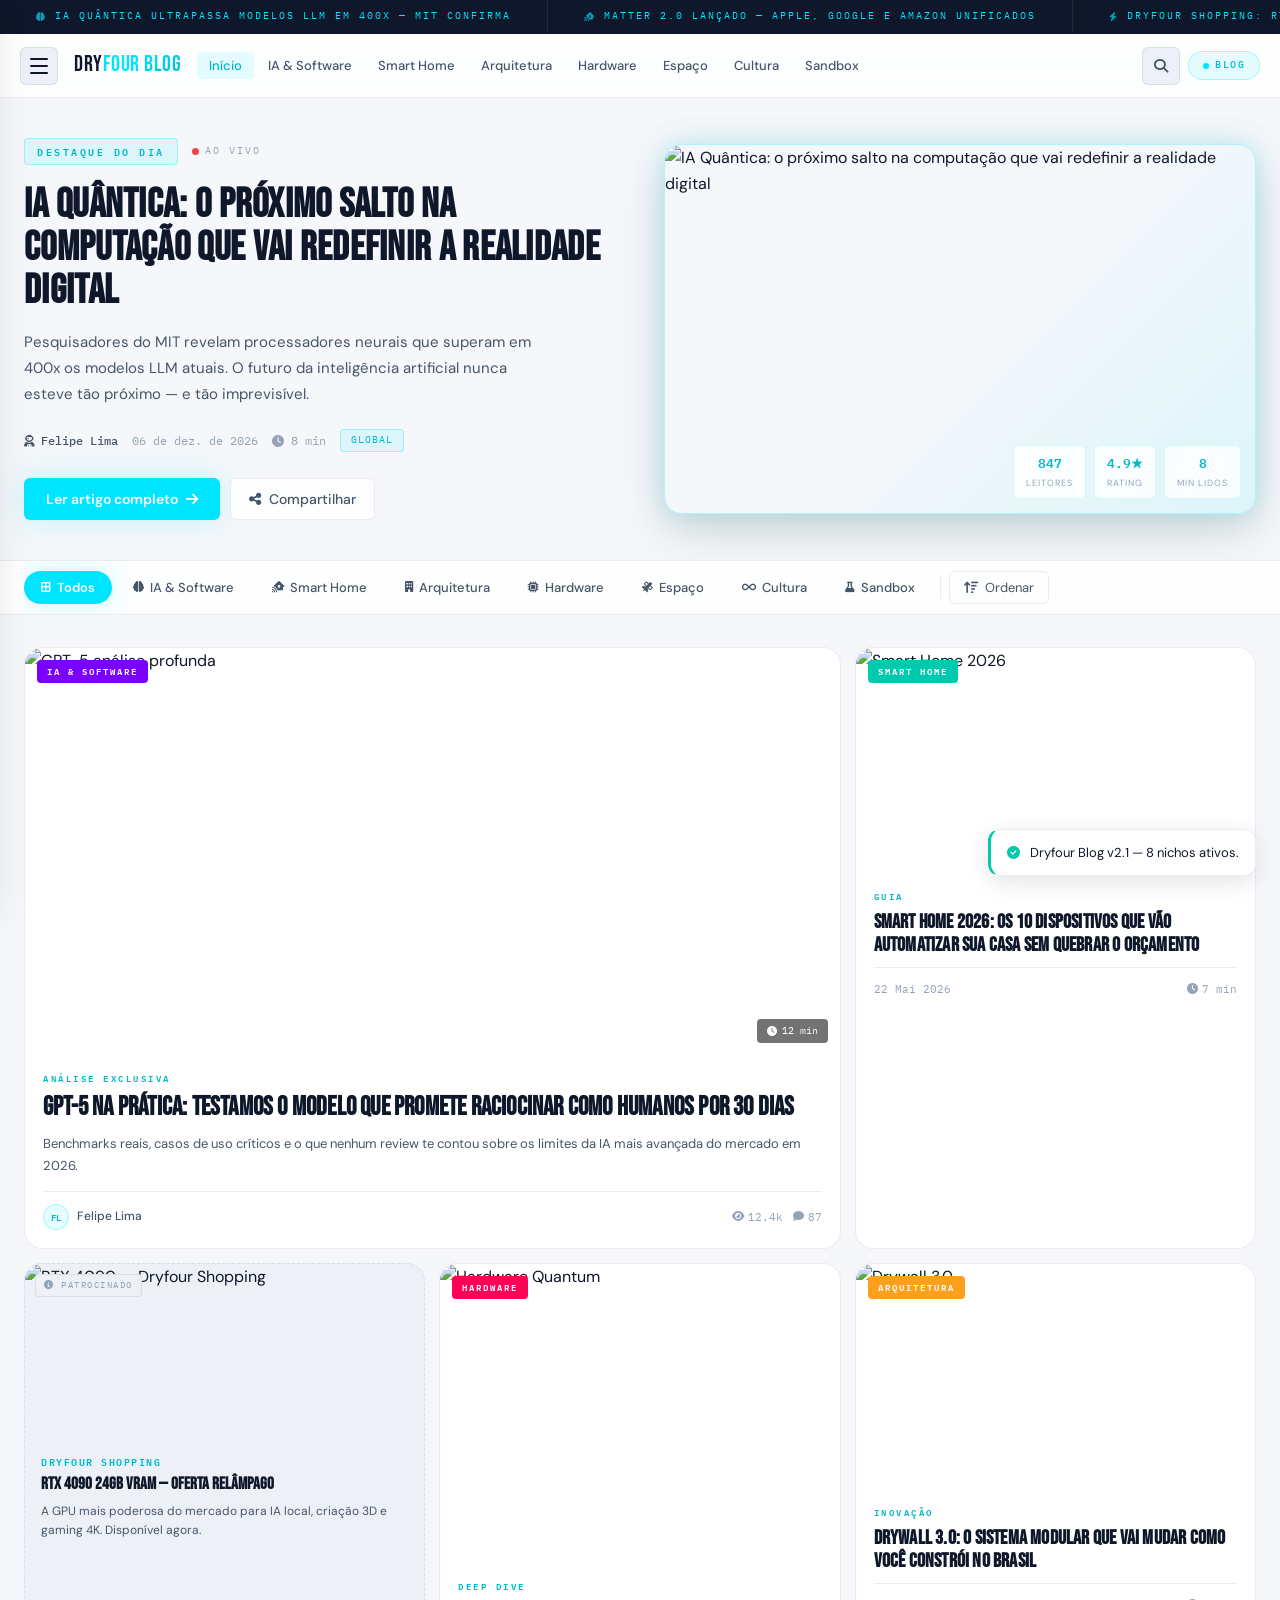
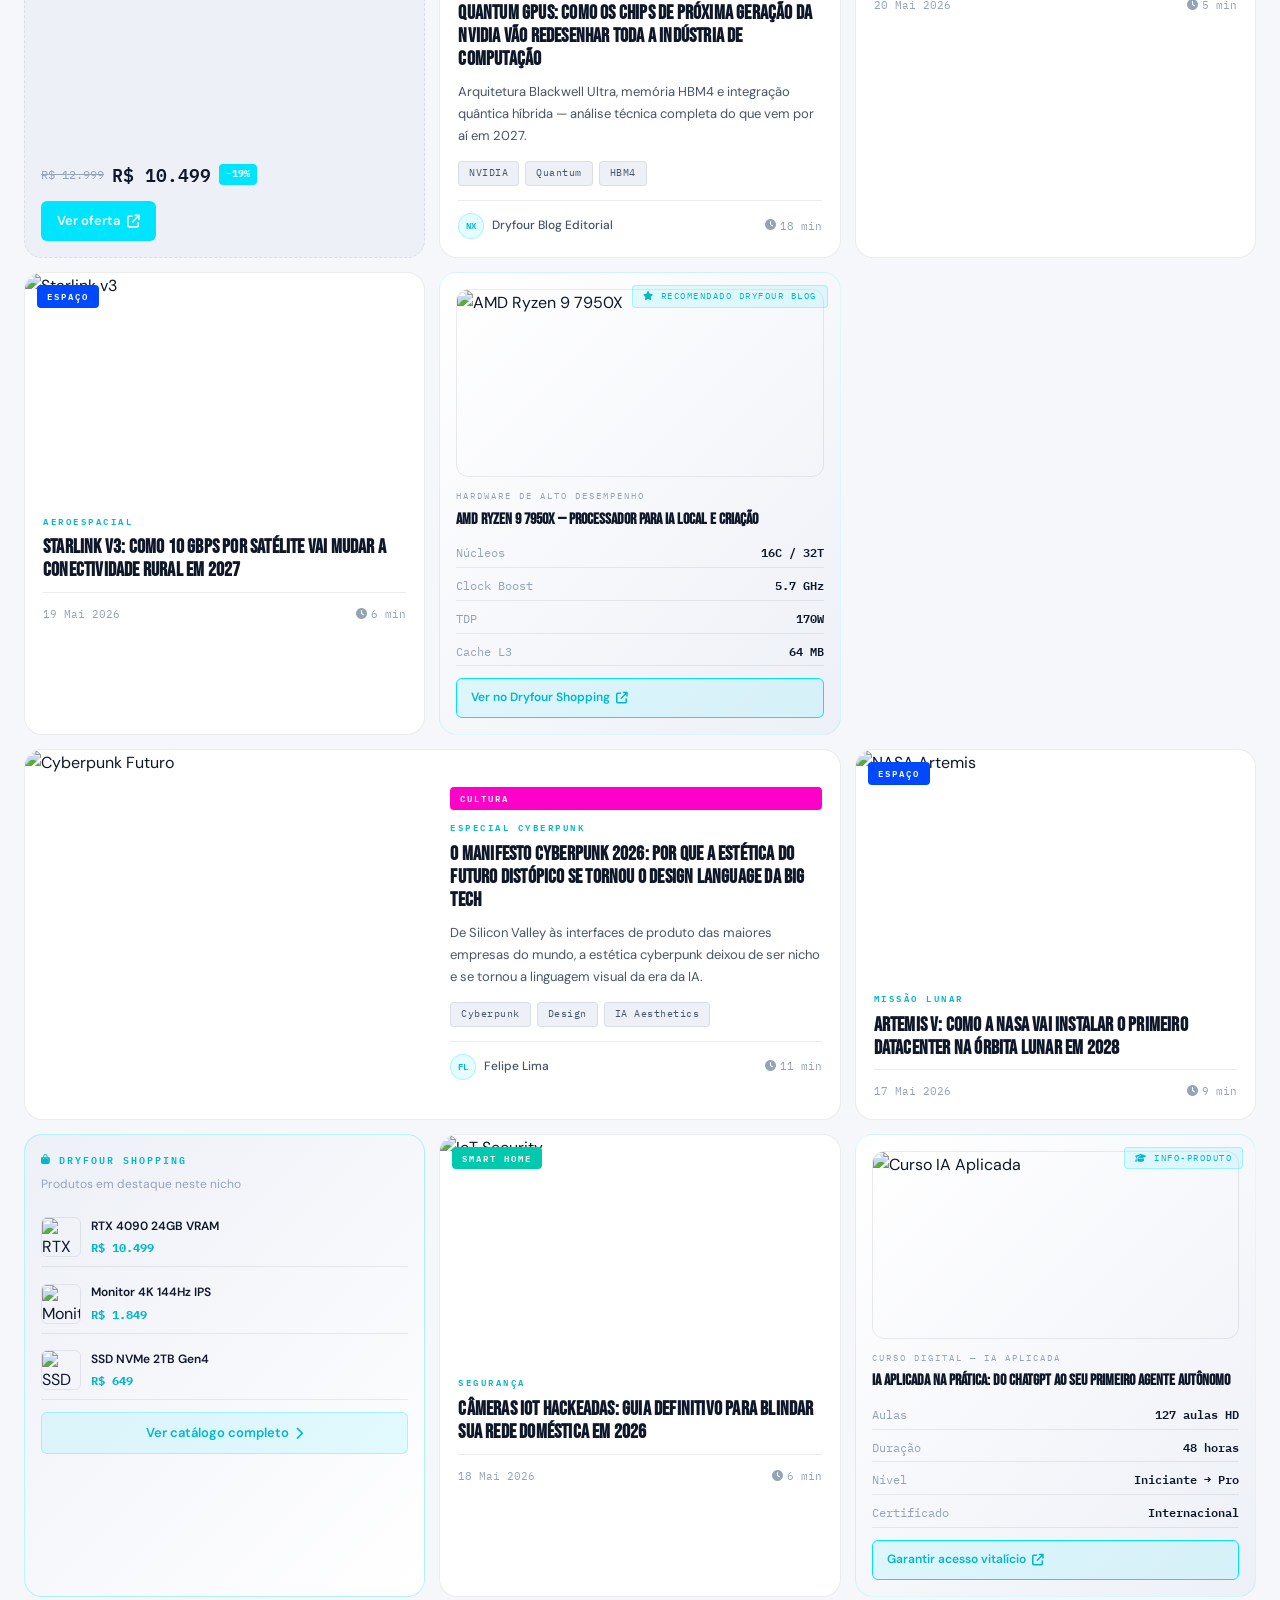
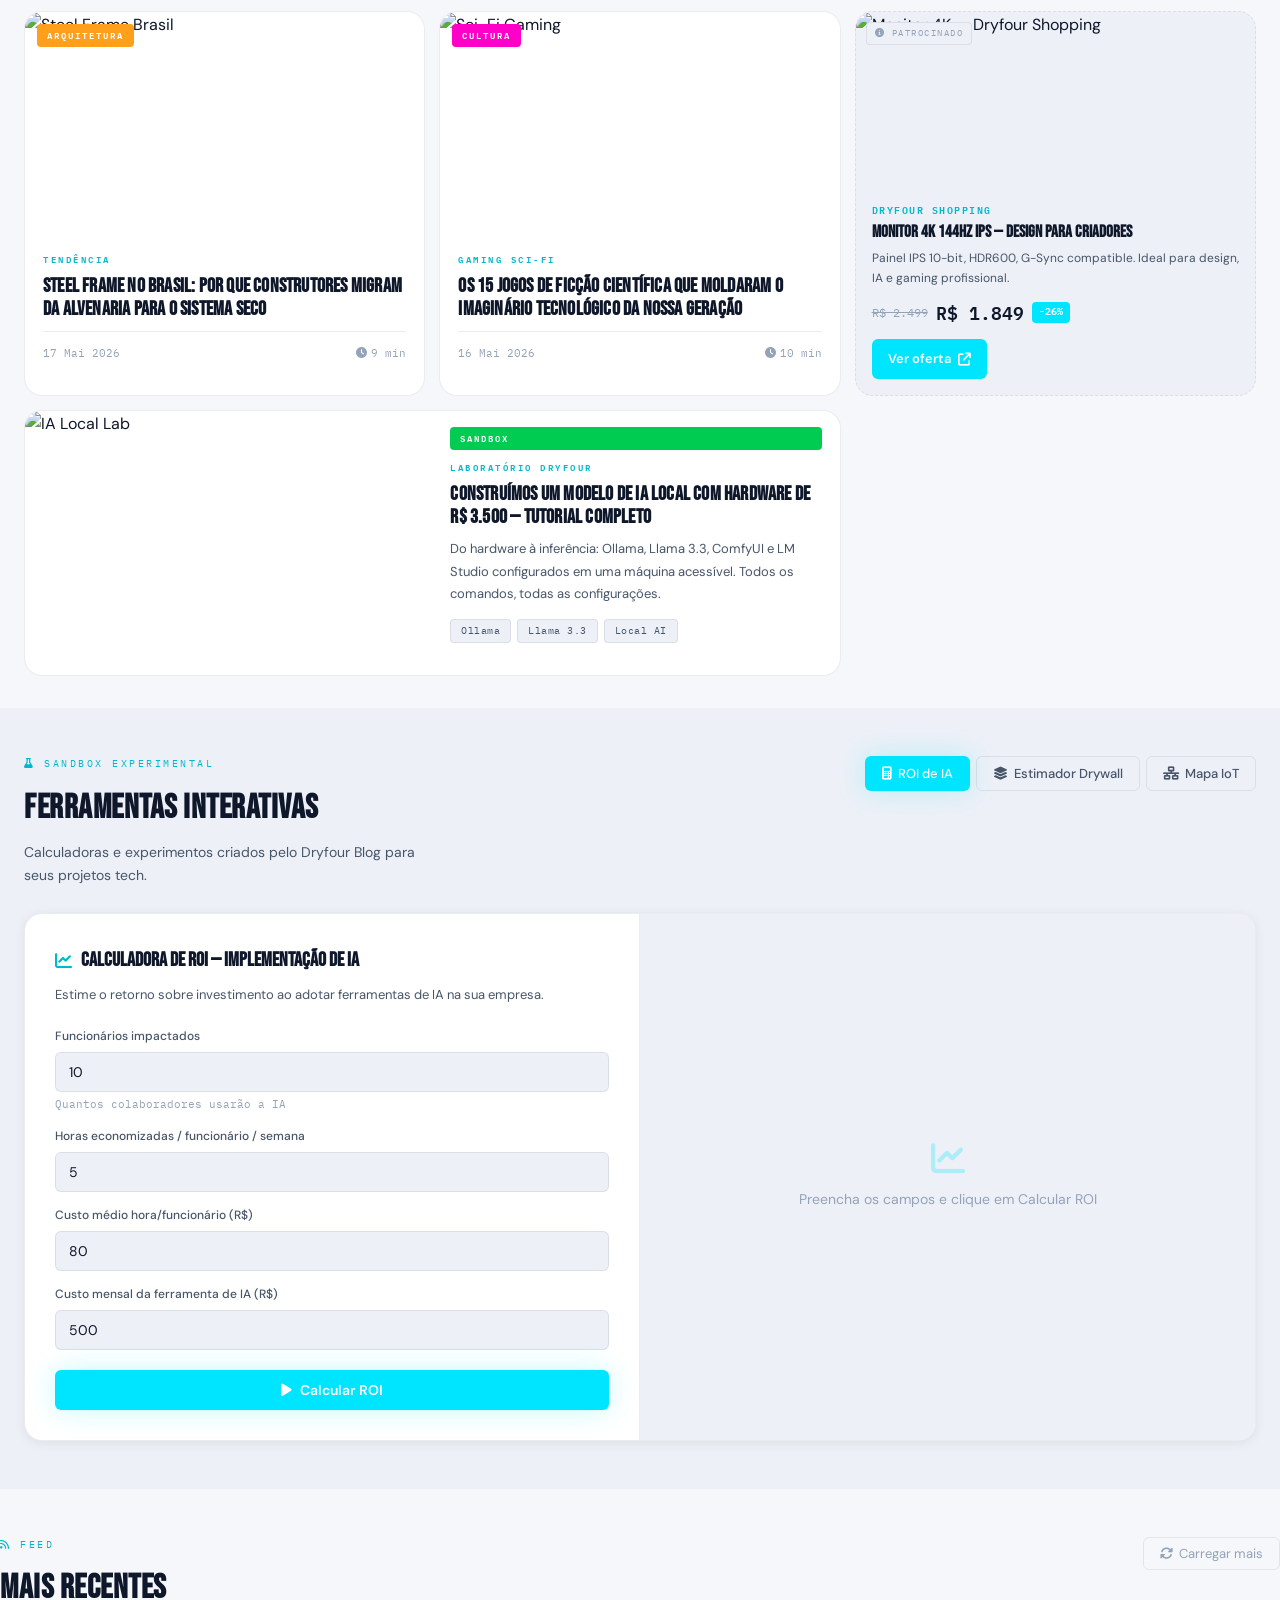
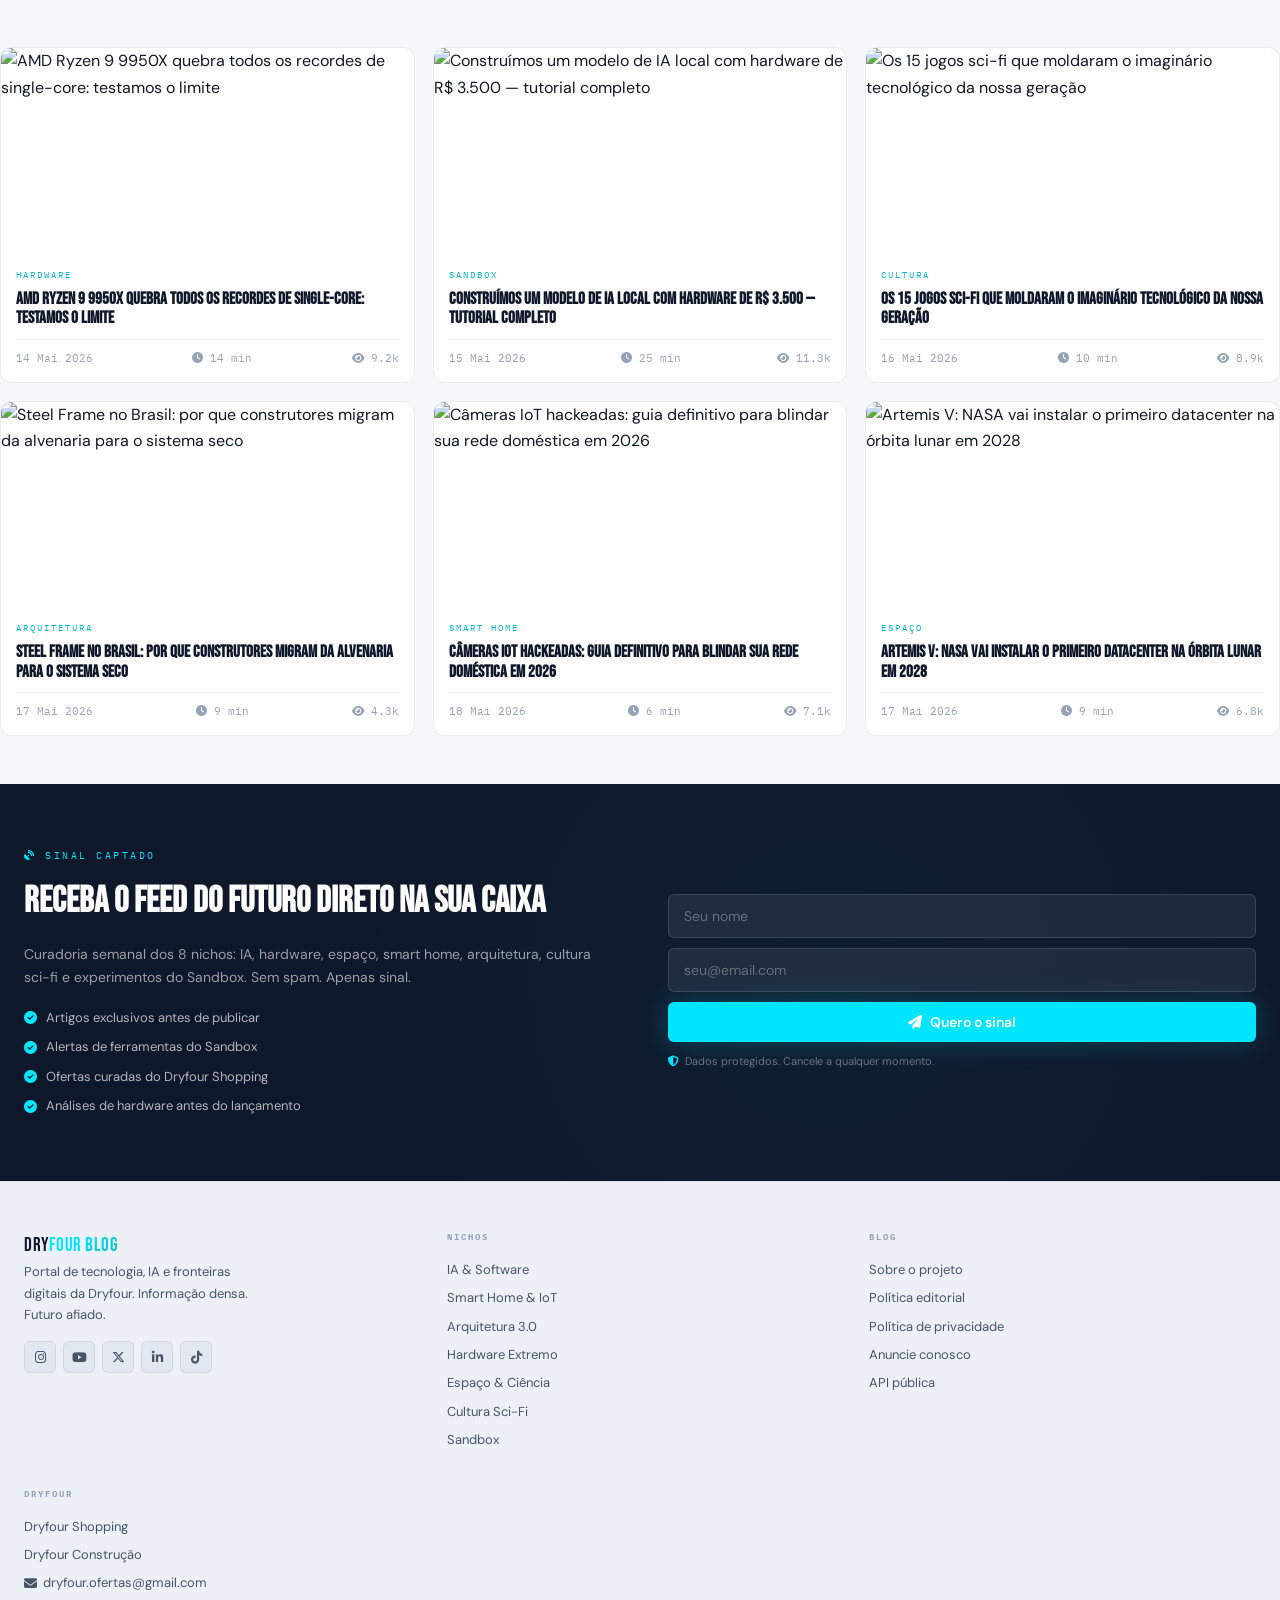
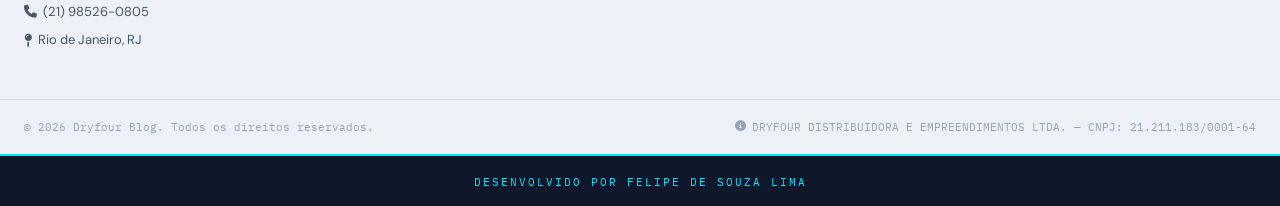
==== commit 1279f94f: "fix: api/index.go atualizado — health com db status e nome Dryfour Blog" ====
--- a/public/index.html
+++ b/public/index.html
@@ -3,32 +3,32 @@
 <head>
   <meta charset="UTF-8">
   <meta name="viewport" content="width=device-width, initial-scale=1.0, viewport-fit=cover">
-  <meta name="description" content="Dryfour NEXUS — Portal de tecnologia, IA, smart home, hardware extremo, ciência espacial e cultura sci-fi. Informação densa. Futuro afiado.">
+  <meta name="description" content="Dryfour Blog — Portal de tecnologia, IA, smart home, hardware extremo, arquitetura, ciência e cultura sci-fi. Informação densa. Futuro afiado.">
   <meta name="keywords" content="IA, inteligência artificial, smart home, IoT, hardware, quantum computing, sci-fi, sandbox, dryfour nexus">
-  <meta name="author" content="Felipe de Souza Lima — Dryfour NEXUS">
+  <meta name="author" content="Felipe de Souza Lima — Dryfour Blog">
   <meta name="theme-color" content="#F5F7FA">
-  <meta property="og:title" content="Dryfour NEXUS | Portal Tech & Sci-Fi">
+  <meta property="og:title" content="Dryfour Blog | Portal Tech & Sci-Fi">
   <meta property="og:description" content="8 nichos de tecnologia de fronteira. Informação densa, futuro afiado.">
   <meta property="og:type" content="website">
   <meta property="og:image" content="https://images.unsplash.com/photo-1635070041078-e363dbe005cb?w=1200&q=80">
-  <meta property="og:url" content="https://nexus.dryfour.com.br">
+  <meta property="og:url" content="https://blog.dryfour.com.br">
   <meta name="twitter:card" content="summary_large_image">
 
   <script type="application/ld+json">
   {
     "@context": "https://schema.org",
     "@type": "WebSite",
-    "name": "Dryfour NEXUS",
-    "url": "https://nexus.dryfour.com.br",
+    "name": "Dryfour Blog",
+    "url": "https://blog.dryfour.com.br",
     "potentialAction": {
       "@type": "SearchAction",
-      "target": "https://nexus.dryfour.com.br/search?q={search_term_string}",
+      "target": "https://blog.dryfour.com.br/search?q={search_term_string}",
       "query-input": "required name=search_term_string"
     }
   }
   </script>
 
-  <title>Dryfour NEXUS | Portal Tech & Sci-Fi</title>
+  <title>Dryfour Blog | Portal Tech & Sci-Fi</title>
 
   <!--
     CSS CRÍTICO INLINE — previne FOUC (Flash of Unstyled Content).
@@ -101,7 +101,7 @@
   <!-- ── Cabeçalho ── -->
   <div class="sidebar-head">
     <div class="sidebar-brand">
-      <span class="sidebar-logo">DRY<span>FOUR</span> <span class="sidebar-logo-nexus">NEXUS</span></span>
+      <span class="sidebar-logo">DRY<span>FOUR</span> <span class="sidebar-logo-nexus">BLOG</span></span>
       <span class="sidebar-tagline">Portal Sci-Fi</span>
     </div>
     <!-- CORREÇÃO v2.1: border-radius:50% + rotate(90deg) no hover (padrão loja) -->
@@ -120,7 +120,7 @@
       id="sidebarSearchInput"
       placeholder="Buscar artigos, nichos…"
       autocomplete="off"
-      aria-label="Buscar no NEXUS"
+      aria-label="Buscar no Dryfour Blog"
     >
     <button class="sidebar-search-clear" id="sidebarSearchClear" aria-label="Limpar busca" style="display:none">
       <i class="fas fa-xmark" aria-hidden="true"></i>
@@ -361,8 +361,8 @@
     </button>
 
     <!-- Logo -->
-    <a href="/" class="logo" aria-label="Dryfour NEXUS — Página inicial">
-      DRY<span>FOUR</span> <span class="logo-nexus">NEXUS</span>
+    <a href="/" class="logo" aria-label="Dryfour Blog — Página inicial">
+      DRY<span>FOUR</span> <span class="logo-nexus">BLOG</span>
     </a>
 
     <!-- Nav links desktop (ocultos em ≤1024px — sidebar assume) -->
@@ -403,7 +403,7 @@
       <!-- Niche badge — indicador do nicho ativo (oculto em ≤1024px) -->
       <div class="niche-badge" id="nicheBadge" aria-live="polite">
         <span class="niche-dot" id="nicheDot" aria-hidden="true"></span>
-        <span class="niche-label-badge" id="nicheLabelBadge">NEXUS</span>
+        <span class="niche-label-badge" id="nicheLabelBadge">BLOG</span>
       </div>
 
     </div>
@@ -448,7 +448,7 @@
         <div class="hero-img-wrap">
           <img
             src="https://images.unsplash.com/photo-1635070041078-e363dbe005cb?w=900&q=80"
-            alt="Destaque NEXUS"
+            alt="Destaque Dryfour Blog"
             id="heroImg"
             loading="eager"
             width="900" height="562"
@@ -600,7 +600,7 @@
           <div class="card-footer">
             <div class="card-author">
               <div class="author-avatar" aria-hidden="true">NX</div>
-              <span>NEXUS Editorial</span>
+              <span>Dryfour Blog Editorial</span>
             </div>
             <span class="card-read-sm"><i class="fas fa-clock" aria-hidden="true"></i> 18 min</span>
           </div>
@@ -639,7 +639,7 @@
 
       <!-- Affiliate #1 -->
       <div class="bento-card bento-affiliate" data-track="affiliate-view">
-        <div class="affiliate-label"><i class="fas fa-star" aria-hidden="true"></i> Recomendado NEXUS</div>
+        <div class="affiliate-label"><i class="fas fa-star" aria-hidden="true"></i> Recomendado Dryfour Blog</div>
         <div class="affiliate-inner">
           <img src="https://images.unsplash.com/photo-1591799264318-7e6ef8ddb7ea?w=300&q=80" alt="AMD Ryzen 9 7950X" loading="lazy" class="affiliate-img" width="300" height="188">
           <div class="affiliate-body">
@@ -816,7 +816,7 @@
           </div>
           <div class="card-body">
             <span class="card-niche-badge cn-sandbox" style="position:static;display:inline-flex;margin-bottom:10px;">Sandbox</span>
-            <span class="card-eyebrow">LABORATÓRIO NEXUS</span>
+            <span class="card-eyebrow">LABORATÓRIO DRYFOUR</span>
             <h2 class="card-title">Construímos um modelo de IA local com hardware de R$ 3.500 — tutorial completo</h2>
             <p class="card-excerpt">Do hardware à inferência: Ollama, Llama 3.3, ComfyUI e LM Studio configurados em uma máquina acessível. Todos os comandos, todas as configurações.</p>
             <div class="card-tags">
@@ -836,7 +836,7 @@
         <div class="section-header-left">
           <span class="section-eyebrow"><i class="fas fa-flask" aria-hidden="true"></i> Sandbox Experimental</span>
           <h2 class="section-title">Ferramentas Interativas</h2>
-          <p class="section-sub">Calculadoras e experimentos criados pelo NEXUS para seus projetos tech.</p>
+          <p class="section-sub">Calculadoras e experimentos criados pelo Dryfour Blog para seus projetos tech.</p>
         </div>
         <div class="sandbox-tabs" role="tablist" aria-label="Ferramentas do Sandbox">
           <button class="sandbox-tab active" data-tool="calc" role="tab" aria-selected="true">
@@ -995,7 +995,7 @@
   </section>
 
   <!-- ===== NEWSLETTER ===== -->
-  <section class="newsletter-section" id="newsletter" aria-label="Newsletter NEXUS">
+  <section class="newsletter-section" id="newsletter" aria-label="Newsletter Dryfour Blog">
     <div class="newsletter-inner container">
       <div class="newsletter-left">
         <span class="section-eyebrow" style="color:var(--accent)">
@@ -1035,11 +1035,11 @@
   <div class="footer-top container">
 
     <div class="footer-brand">
-      <a href="/" class="logo footer-logo" aria-label="Dryfour NEXUS">
-        DRY<span>FOUR</span> <span class="logo-nexus">NEXUS</span>
+      <a href="/" class="logo footer-logo" aria-label="Dryfour Blog">
+        DRY<span>FOUR</span> <span class="logo-nexus">BLOG</span>
       </a>
       <p>Portal de tecnologia, IA e fronteiras digitais da Dryfour. Informação densa. Futuro afiado.</p>
-      <div class="social-row" aria-label="Redes sociais do NEXUS">
+      <div class="social-row" aria-label="Redes sociais do Dryfour Blog">
         <a href="#" class="social-btn" aria-label="Instagram"><i class="fab fa-instagram" aria-hidden="true"></i></a>
         <a href="#" class="social-btn" aria-label="YouTube"><i class="fab fa-youtube" aria-hidden="true"></i></a>
         <a href="#" class="social-btn" aria-label="X (Twitter)"><i class="fab fa-x-twitter" aria-hidden="true"></i></a>
@@ -1062,7 +1062,7 @@
     </div>
 
     <div class="footer-col">
-      <h4>NEXUS</h4>
+      <h4>BLOG</h4>
       <ul role="list">
         <li><a href="#">Sobre o projeto</a></li>
         <li><a href="#">Política editorial</a></li>
@@ -1086,7 +1086,7 @@
   </div>
 
   <div class="footer-bottom container">
-    <span>© 2026 Dryfour NEXUS. Todos os direitos reservados.</span>
+    <span>© 2026 Dryfour Blog. Todos os direitos reservados.</span>
     <span class="footer-legal">
       <i class="fas fa-circle-info" aria-hidden="true"></i>
       DRYFOUR DISTRIBUIDORA E EMPREENDIMENTOS LTDA. — CNPJ: 21.211.183/0001-64
--- a/public/assets/style.css
+++ b/public/assets/style.css
@@ -1,6 +1,6 @@
 /* ============================================================
-   DRYFOUR NEXUS — style.css  v2.1  (CORRIGIDO)
-   Light-Tech / White Sci-Fi — 8-Tier Niche System
+   DRYFOUR BLOG — style.css  v2.1  (CORRIGIDO)
+   Light-Tech / White Sci-Fi — 8 Nichos
    Sidebar Drawer | Bento Grid | Mobile 320px→1920px
    Glassmorphism Light | Dynamic CSS Themes via body class
 
@@ -246,7 +246,7 @@
 }
 
 /* ===================================================================
-   NEXUS SIDEBAR DRAWER
+   SIDEBAR DRAWER
    CORREÇÃO [1]: will-change:transform promove para GPU layer →
    backdrop-filter roda em compositing thread → 60 FPS garantido.
    CORREÇÃO: overflow-y:auto + overscroll-behavior:contain previne
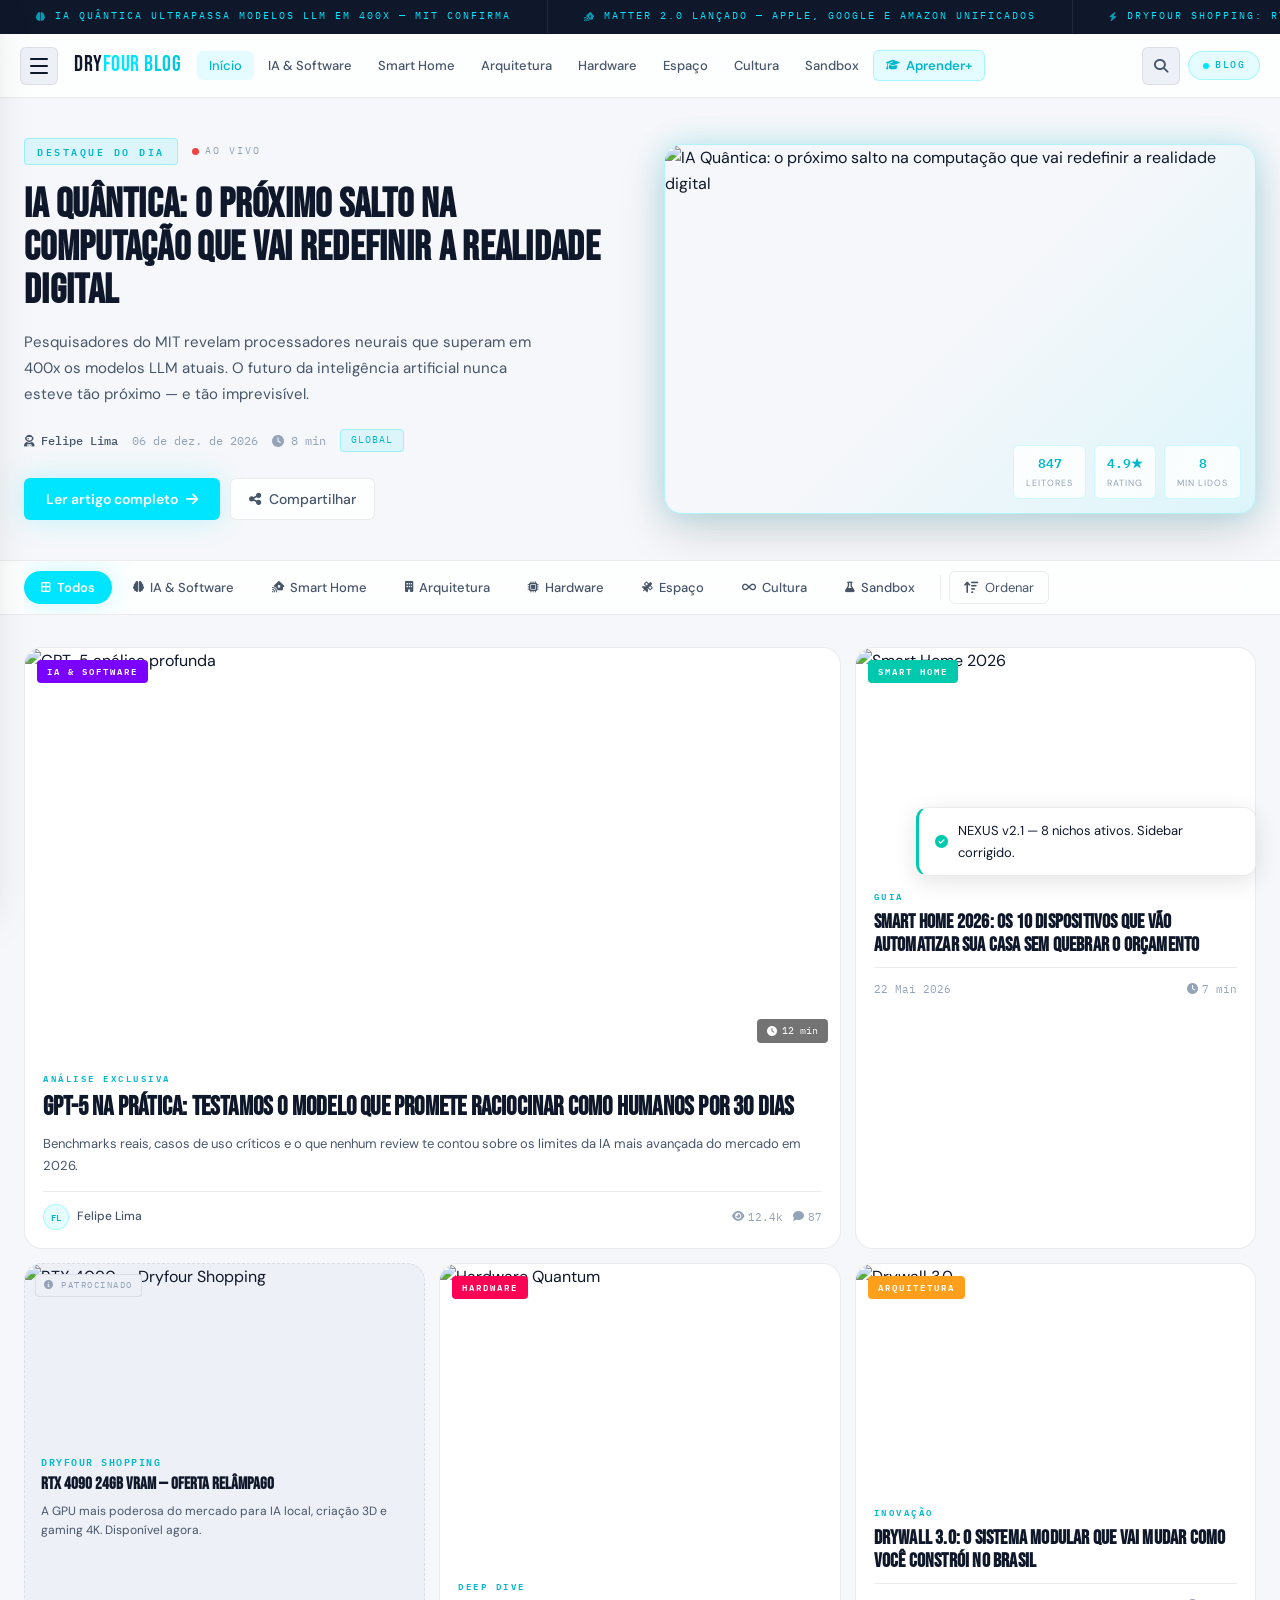
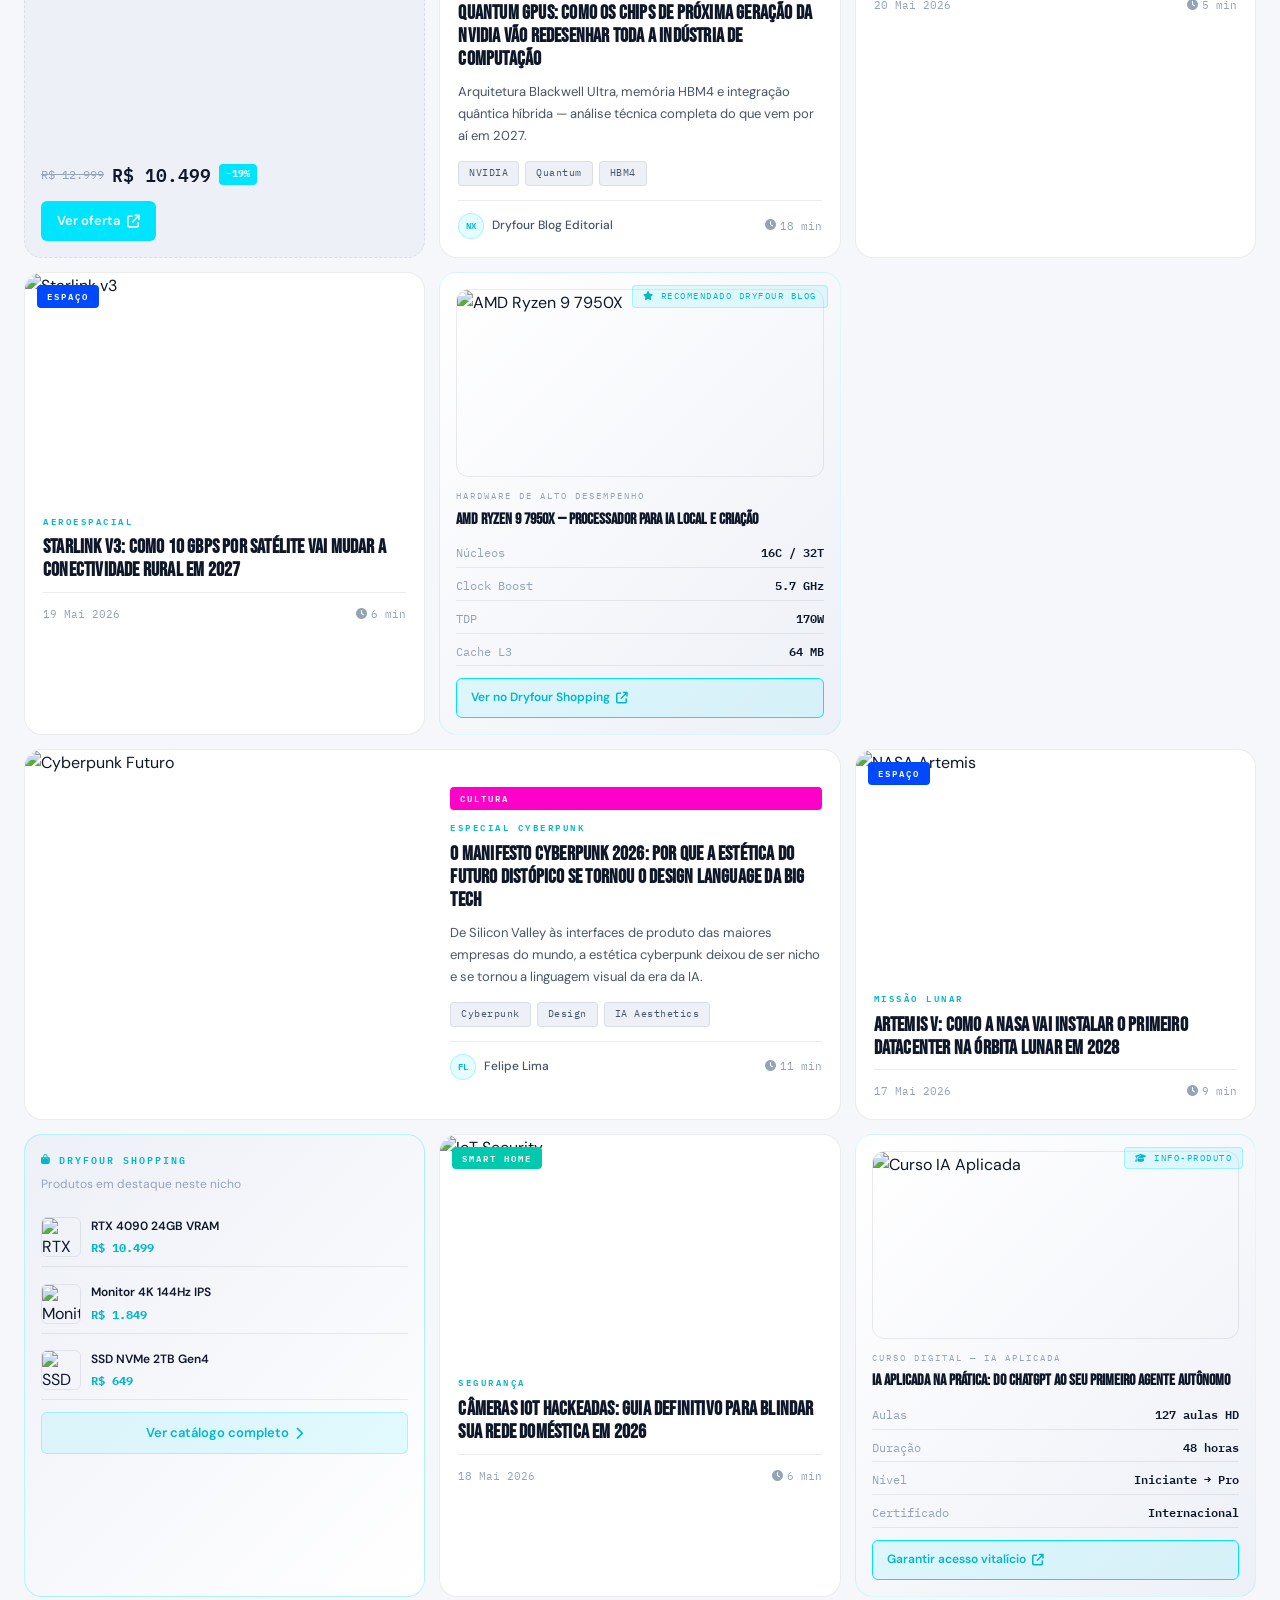
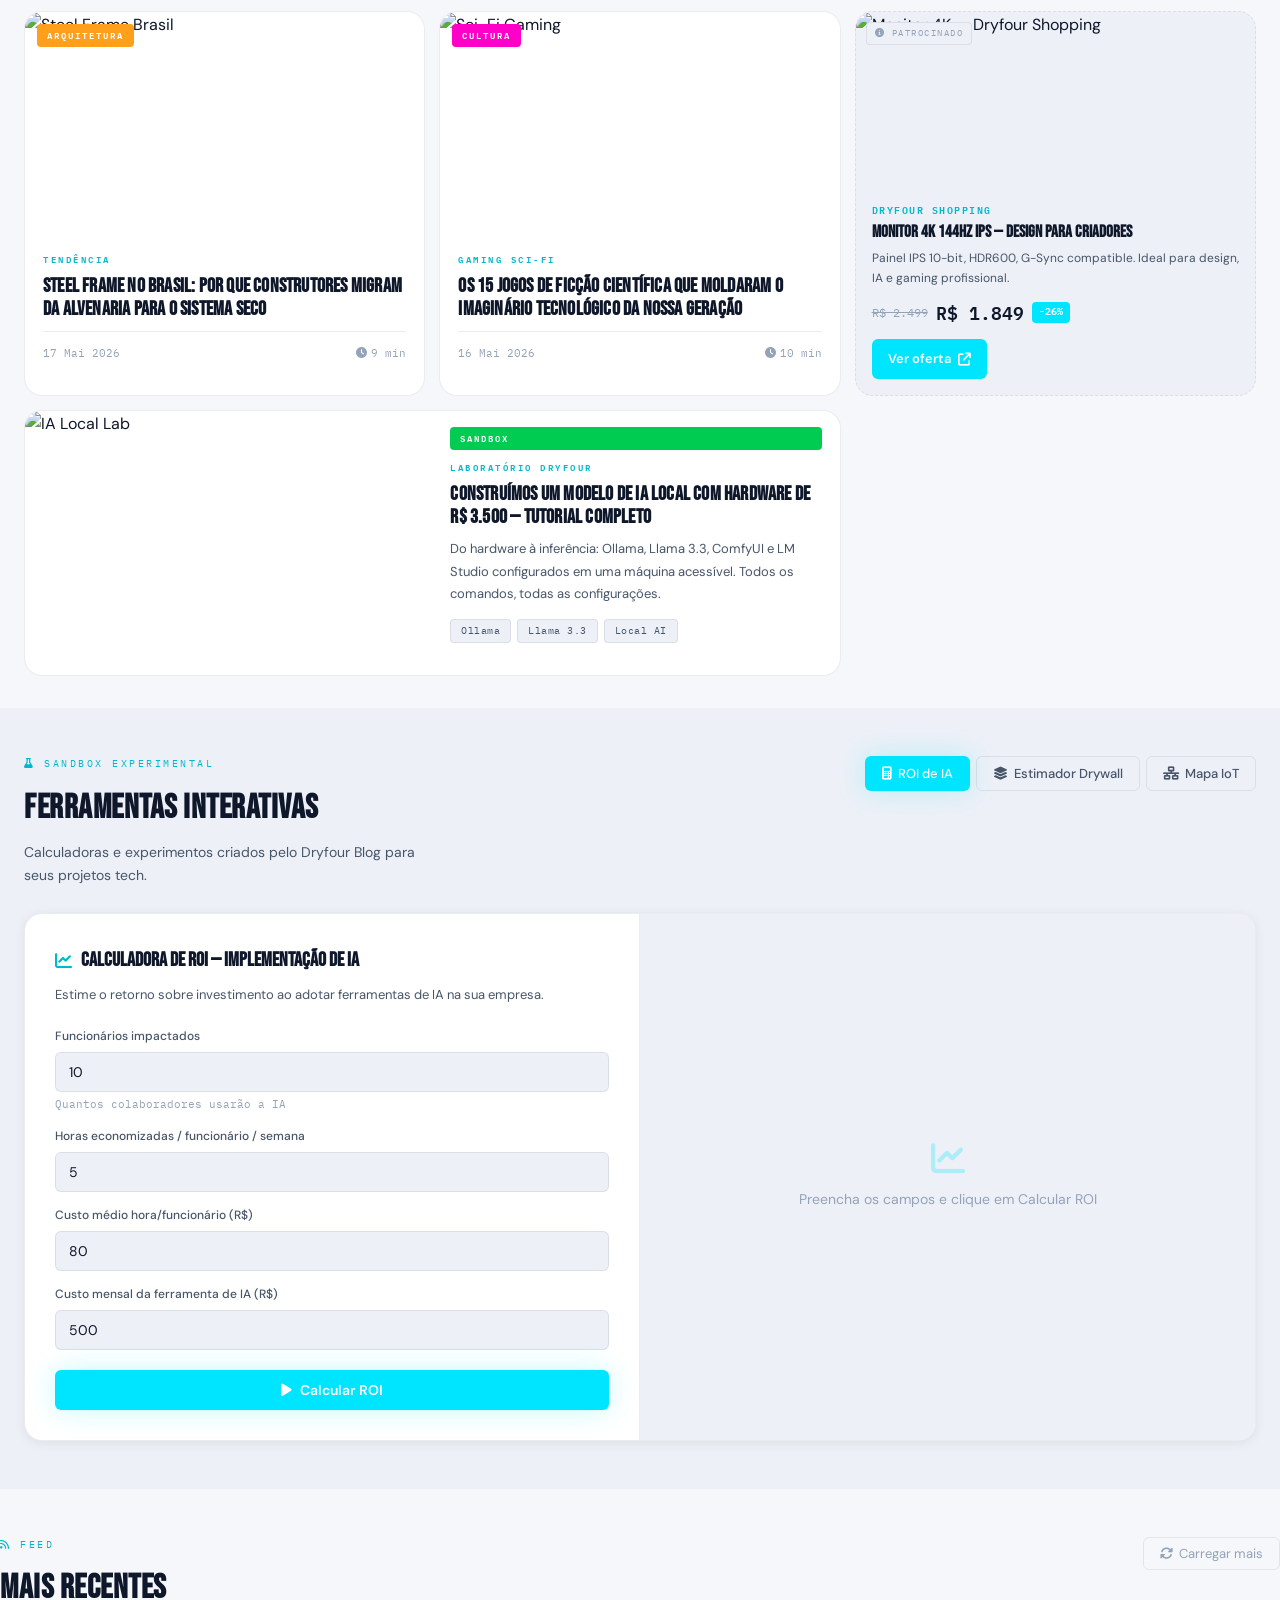
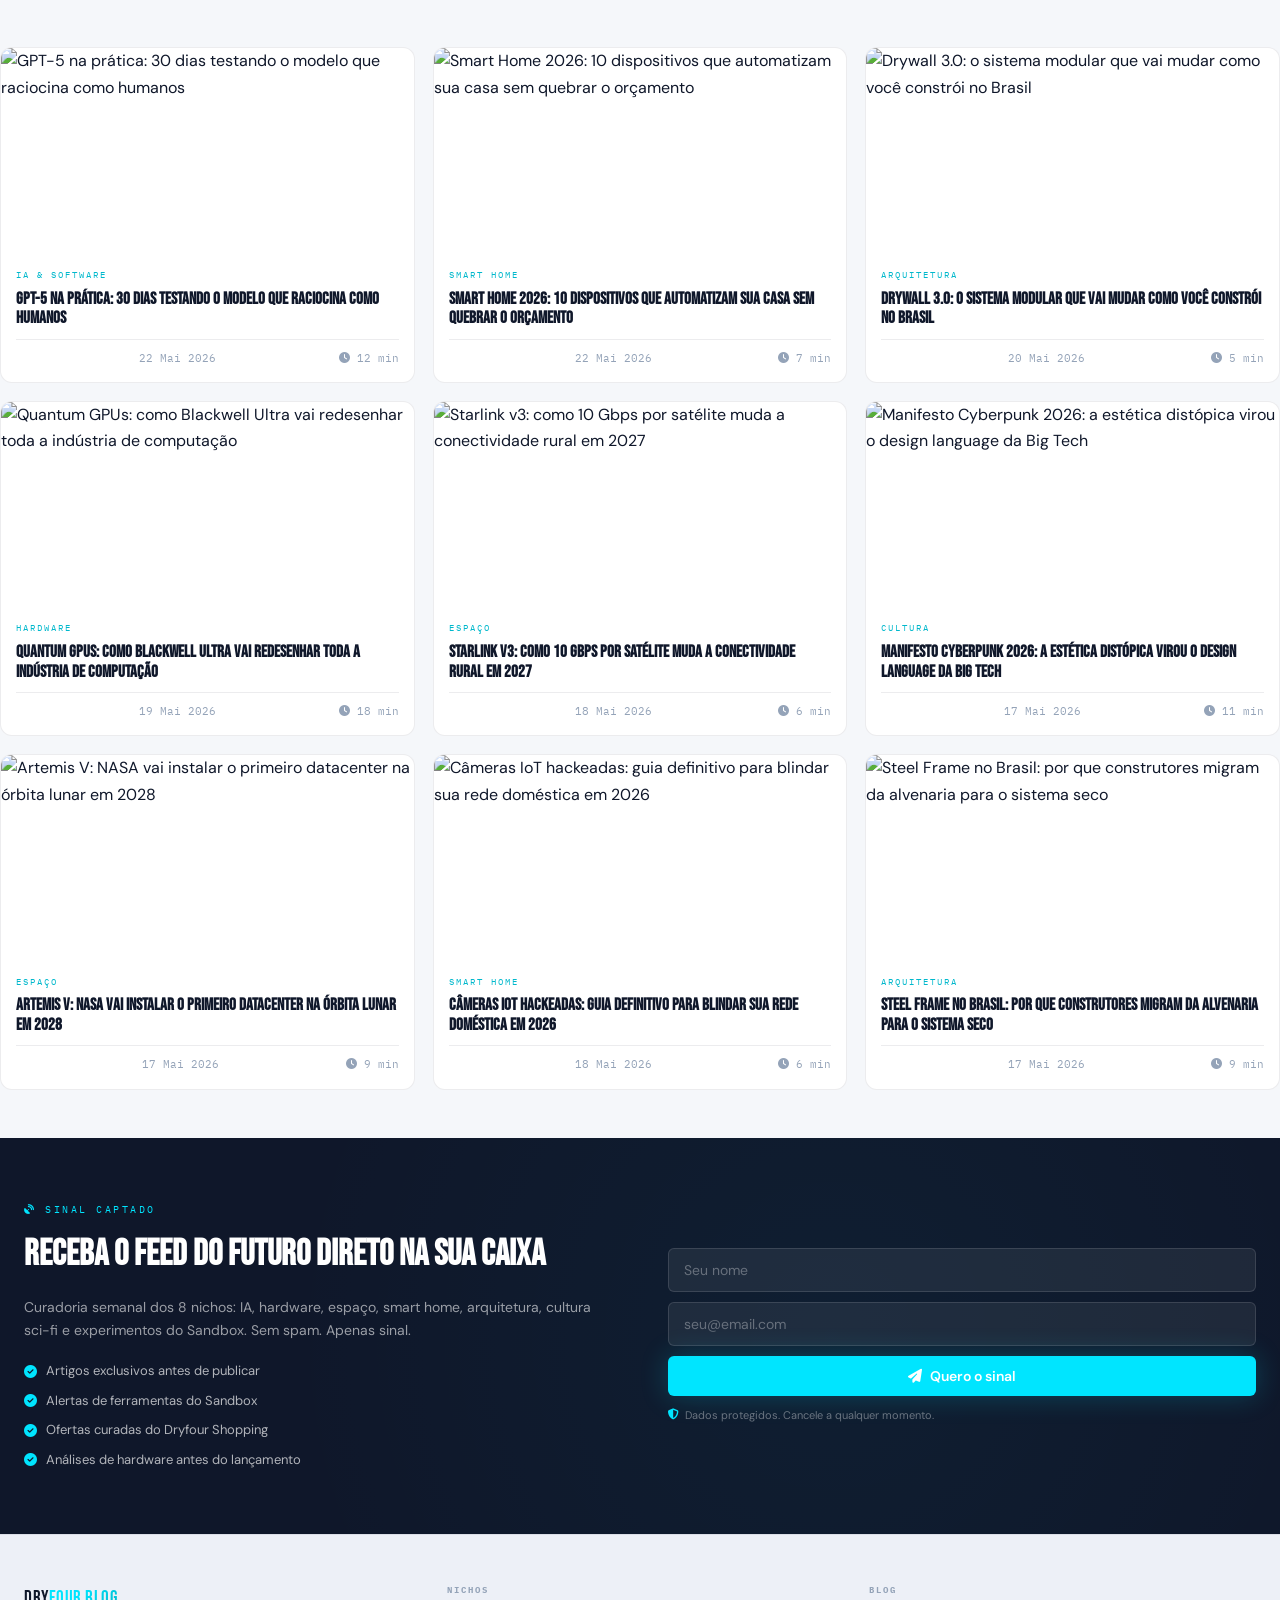
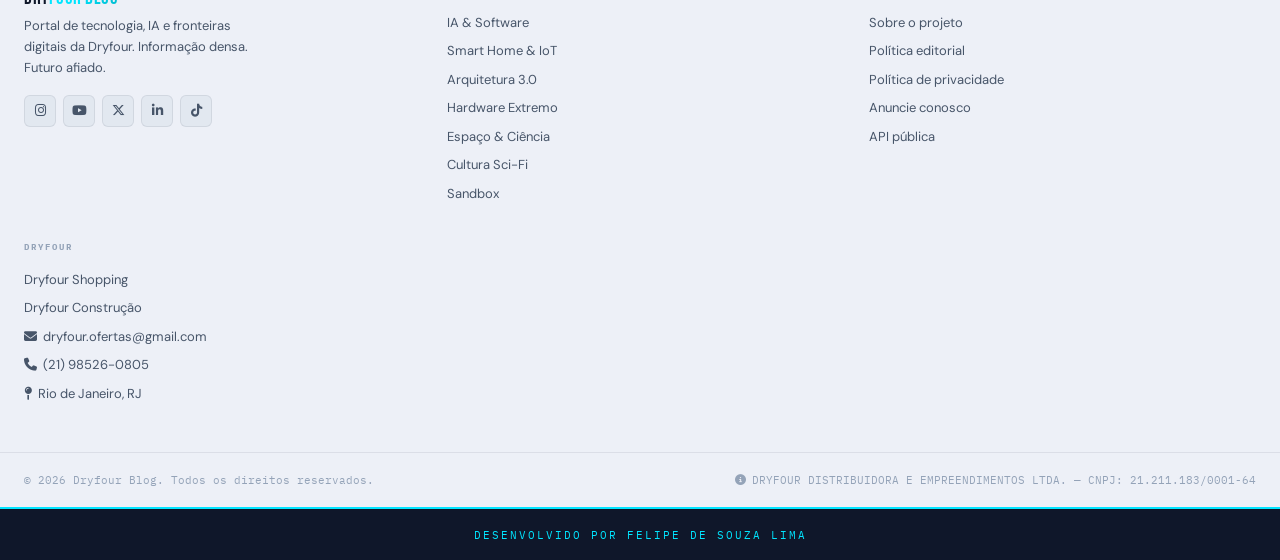
==== commit 83ca97d9: "feat: sidebar fixo no desktop + simuladores matematica interativos" ====
--- a/public/index.html
+++ b/public/index.html
@@ -302,6 +302,18 @@
 
   </nav>
 
+  <!-- ── Link especial: Aprender+ ── -->
+  <div class="sidebar-edu-link-wrap">
+    <a href="/aprender.html" class="sidebar-edu-link" data-track="sidebar-aprender">
+      <span class="sidebar-edu-icon"><i class="fas fa-graduation-cap" aria-hidden="true"></i></span>
+      <div>
+        <span class="sidebar-edu-title">Aprender+</span>
+        <span class="sidebar-edu-sub">Matemática, Inglês, Programação e mais</span>
+      </div>
+      <i class="fas fa-arrow-up-right-from-square" aria-hidden="true"></i>
+    </a>
+  </div>
+
   <!-- ── Rodapé do sidebar ── -->
   <!--
     CORREÇÃO v2.1: estrutura exata que o CSS v2.1 espera:
@@ -375,6 +387,9 @@
       <li><a href="#" class="nav-link" data-niche="space">Espaço</a></li>
       <li><a href="#" class="nav-link" data-niche="culture">Cultura</a></li>
       <li><a href="#" class="nav-link" data-niche="sandbox">Sandbox</a></li>
+      <li><a href="/aprender.html" class="nav-link nav-link--edu">
+        <i class="fas fa-graduation-cap" aria-hidden="true"></i> Aprender+
+      </a></li>
     </ul>
 
     <!-- Ações do header -->
--- a/public/assets/style.css
+++ b/public/assets/style.css
@@ -1,6 +1,6 @@
 /* ============================================================
-   DRYFOUR BLOG — style.css  v2.1  (CORRIGIDO)
-   Light-Tech / White Sci-Fi — 8 Nichos
+   DRYFOUR NEXUS — style.css  v2.1  (CORRIGIDO)
+   Light-Tech / White Sci-Fi — 8-Tier Niche System
    Sidebar Drawer | Bento Grid | Mobile 320px→1920px
    Glassmorphism Light | Dynamic CSS Themes via body class
 
@@ -246,7 +246,7 @@
 }
 
 /* ===================================================================
-   SIDEBAR DRAWER
+   NEXUS SIDEBAR DRAWER
    CORREÇÃO [1]: will-change:transform promove para GPU layer →
    backdrop-filter roda em compositing thread → 60 FPS garantido.
    CORREÇÃO: overflow-y:auto + overscroll-behavior:contain previne
@@ -1558,6 +1558,185 @@
 @keyframes nxShimmer {
   0%   { background-position: 200% 0; }
   100% { background-position: -200% 0; }
+}
+
+
+/* ===================================================================
+   LATEST CARD — badge de conteúdo real + excerpt
+   =================================================================== */
+.latest-card { position: relative; }
+
+.latest-card--real {
+  border-color: var(--accent-mid) !important;
+  box-shadow: 0 0 0 1px var(--accent-mid);
+}
+.latest-card--real:hover {
+  box-shadow: var(--shadow-md), 0 0 0 2px var(--accent);
+}
+
+.real-badge {
+  position: absolute; top: 10px; right: 10px; z-index: 2;
+  background: var(--accent); color: #fff;
+  font-family: var(--font-m); font-size: 9px; font-weight: 600;
+  letter-spacing: 1.5px; text-transform: uppercase;
+  padding: 3px 9px; border-radius: 4px;
+  display: flex; align-items: center; gap: 5px;
+  transition: background var(--t-theme);
+}
+.real-badge i { font-size: 9px; }
+
+.latest-card-excerpt {
+  font-size: 12px; color: var(--text-mid); line-height: 1.6;
+  margin: 6px 0 0; display: -webkit-box;
+  -webkit-line-clamp: 2; -webkit-box-orient: vertical; overflow: hidden;
+}
+
+/* ===================================================================
+   ARTICLE MODAL — Página de leitura fullscreen
+   =================================================================== */
+#articleModal {
+  position: fixed; inset: 0; z-index: 9000;
+  display: none;
+  pointer-events: none;
+}
+#articleModal.open {
+  display: block;
+  pointer-events: all;
+}
+
+.am-overlay {
+  position: absolute; inset: 0;
+  background: rgba(15, 23, 42, 0.55);
+  backdrop-filter: blur(6px);
+  -webkit-backdrop-filter: blur(6px);
+  animation: amFadeIn 0.25s var(--ease) forwards;
+}
+
+@keyframes amFadeIn  { from { opacity:0; } to { opacity:1; } }
+@keyframes amSlideUp { from { opacity:0; transform:translateY(32px); } to { opacity:1; transform:translateY(0); } }
+
+.am-panel {
+  position: absolute;
+  top: 50%; left: 50%;
+  transform: translate(-50%, -50%);
+  width: min(780px, 96vw);
+  max-height: 90dvh;
+  background: var(--bg-surface);
+  border-radius: var(--r-xl);
+  border: 1px solid var(--border2);
+  box-shadow: var(--shadow-lg);
+  overflow-y: auto;
+  overflow-x: hidden;
+  overscroll-behavior: contain;
+  animation: amSlideUp 0.3s var(--ease) forwards;
+}
+
+.am-close {
+  position: sticky; top: 16px;
+  float: right; margin: 16px 16px 0 0;
+  width: 36px; height: 36px;
+  border-radius: 50%; z-index: 10;
+  background: var(--glass-bg);
+  backdrop-filter: blur(8px);
+  border: 1px solid var(--border2);
+  color: var(--text-mid); font-size: 16px;
+  display: flex; align-items: center; justify-content: center;
+  transition: all var(--t) var(--ease);
+}
+.am-close:hover {
+  background: var(--accent-dim); color: var(--accent-text);
+  border-color: var(--accent-mid); transform: rotate(90deg);
+}
+
+.am-hero { position: relative; aspect-ratio: 16/7; overflow: hidden; }
+.am-hero-img { width: 100%; height: 100%; object-fit: cover; }
+.am-hero-overlay {
+  position: absolute; inset: 0;
+  background: linear-gradient(to bottom, transparent 40%, rgba(15,23,42,0.5) 100%);
+}
+
+.am-body { padding: 28px 36px 40px; }
+
+.am-meta-top {
+  display: flex; align-items: center; gap: 14px;
+  flex-wrap: wrap; margin-bottom: 16px;
+  font-family: var(--font-m); font-size: 11px;
+  letter-spacing: 1.5px; text-transform: uppercase; color: var(--text-dim);
+}
+.am-niche-tag {
+  background: var(--accent-dim); color: var(--accent-text);
+  border: 1px solid var(--accent-mid);
+  padding: 3px 10px; border-radius: 4px;
+  transition: all var(--t-theme);
+}
+
+.am-title {
+  font-family: var(--font-d);
+  font-size: clamp(22px, 3vw, 38px);
+  line-height: 1.08; color: var(--text);
+  margin-bottom: 20px; letter-spacing: 0.3px;
+}
+
+.am-author-row {
+  display: flex; align-items: center; gap: 12px;
+  margin-bottom: 20px; padding-bottom: 20px;
+  border-bottom: 1px solid var(--border2);
+}
+.am-avatar {
+  width: 40px; height: 40px; border-radius: 50%;
+  background: var(--accent-dim); border: 2px solid var(--accent-mid);
+  display: flex; align-items: center; justify-content: center;
+  font-family: var(--font-d); font-size: 18px; color: var(--accent-text);
+  flex-shrink: 0; transition: all var(--t-theme);
+}
+.am-author-name {
+  display: block; font-size: 14px; font-weight: 600; color: var(--text);
+}
+.am-author-label {
+  display: block; font-size: 12px; color: var(--text-dim);
+  font-family: var(--font-m); letter-spacing: 1px;
+}
+
+.am-excerpt {
+  font-size: 16px; color: var(--text-mid); line-height: 1.75;
+  margin-bottom: 24px; font-style: italic;
+  border-left: 3px solid var(--accent);
+  padding-left: 16px; border-radius: 0;
+  transition: border-color var(--t-theme);
+}
+
+.am-text {
+  font-size: 15px; color: var(--text); line-height: 1.85;
+  margin-bottom: 32px;
+}
+.am-text p { margin-bottom: 16px; }
+
+.am-footer {
+  display: flex; gap: 12px; flex-wrap: wrap;
+  padding-top: 24px; border-top: 1px solid var(--border2);
+}
+.am-cta {
+  display: inline-flex; align-items: center; gap: 8px;
+  padding: 11px 20px; border-radius: var(--r-sm);
+  font-size: 13px; font-weight: 600;
+  background: var(--accent); color: #fff;
+  transition: all var(--t) var(--ease), background var(--t-theme);
+}
+.am-cta:hover { filter: brightness(1.1); transform: translateY(-2px); }
+.am-cta--shop {
+  background: transparent; color: var(--accent-text);
+  border: 1.5px solid var(--accent-mid);
+  background: var(--accent-dim);
+}
+.am-cta--shop:hover { background: var(--accent); color: #fff; }
+
+/* Mobile modal */
+@media (max-width: 600px) {
+  .am-body { padding: 20px 20px 32px; }
+  .am-title { font-size: 22px; }
+  .am-panel { width: 100vw; max-height: 100dvh; border-radius: var(--r-lg) var(--r-lg) 0 0; top: auto; bottom: 0; left: 0; transform: none; }
+  #articleModal.open .am-panel { animation: amSlideUpMobile 0.3s var(--ease) forwards; }
+  @keyframes amSlideUpMobile { from { transform: translateY(100%); } to { transform: translateY(0); } }
 }
 
 /* ===================================================================
@@ -1659,3 +1838,204 @@
   .logo { font-size: 18px; }
   .sidebar-head { padding: 14px 14px 10px; }
 }
+
+/* ===================================================================
+   LATEST CARD — badge de conteúdo real do banco + excerpt
+   Adicionado v3.0 — sincronizado com app.js
+   =================================================================== */
+.latest-card { position: relative; }
+
+.latest-card--real {
+  border-color: var(--accent-mid) !important;
+  box-shadow: 0 0 0 1px var(--accent-mid);
+}
+.latest-card--real:hover {
+  box-shadow: var(--shadow-md), 0 0 0 2px var(--accent);
+}
+
+.real-badge {
+  position: absolute; top: 10px; right: 10px; z-index: 2;
+  background: var(--accent); color: #fff;
+  font-family: var(--font-m); font-size: 9px; font-weight: 600;
+  letter-spacing: 1.5px; text-transform: uppercase;
+  padding: 3px 9px; border-radius: 4px;
+  display: flex; align-items: center; gap: 5px;
+  transition: background var(--t-theme);
+  pointer-events: none;
+}
+.real-badge i { font-size: 9px; }
+
+.latest-card-excerpt {
+  font-size: 12px; color: var(--text-mid); line-height: 1.6;
+  margin: 6px 0 0; display: -webkit-box;
+  -webkit-line-clamp: 2; -webkit-box-orient: vertical; overflow: hidden;
+}
+
+/* ===================================================================
+   ARTICLE MODAL — abre sobre o layout ao clicar em card real
+   Fecha com ESC, botão X ou overlay.
+   =================================================================== */
+#articleModal {
+  position: fixed; inset: 0; z-index: 9000;
+  display: none; pointer-events: none;
+}
+#articleModal.open {
+  display: block; pointer-events: all;
+}
+.am-overlay {
+  position: absolute; inset: 0;
+  background: rgba(15, 23, 42, 0.55);
+  backdrop-filter: blur(6px); -webkit-backdrop-filter: blur(6px);
+  animation: amFadeIn 0.25s var(--ease) forwards;
+}
+@keyframes amFadeIn  { from { opacity:0; } to { opacity:1; } }
+@keyframes amSlideUp { from { opacity:0; transform:translateY(32px); } to { opacity:1; transform:translateY(0); } }
+
+.am-panel {
+  position: absolute; top: 50%; left: 50%;
+  transform: translate(-50%, -50%);
+  width: min(780px, 96vw); max-height: 90dvh;
+  background: var(--bg-surface); border-radius: var(--r-xl);
+  border: 1px solid var(--border2); box-shadow: var(--shadow-lg);
+  overflow-y: auto; overflow-x: hidden; overscroll-behavior: contain;
+  animation: amSlideUp 0.3s var(--ease) forwards;
+}
+.am-close {
+  position: sticky; top: 16px; float: right; margin: 16px 16px 0 0;
+  width: 36px; height: 36px; border-radius: 50%; z-index: 10;
+  background: var(--glass-bg); backdrop-filter: blur(8px);
+  border: 1px solid var(--border2); color: var(--text-mid); font-size: 16px;
+  display: flex; align-items: center; justify-content: center;
+  transition: all var(--t) var(--ease); cursor: pointer;
+}
+.am-close:hover {
+  background: var(--accent-dim); color: var(--accent-text);
+  border-color: var(--accent-mid); transform: rotate(90deg);
+}
+.am-hero { position: relative; aspect-ratio: 16/7; overflow: hidden; }
+.am-hero-img { width: 100%; height: 100%; object-fit: cover; }
+.am-hero-overlay {
+  position: absolute; inset: 0;
+  background: linear-gradient(to bottom, transparent 40%, rgba(15,23,42,0.5) 100%);
+}
+.am-body { padding: 28px 36px 40px; }
+.am-meta-top {
+  display: flex; align-items: center; gap: 14px; flex-wrap: wrap;
+  margin-bottom: 16px; font-family: var(--font-m); font-size: 11px;
+  letter-spacing: 1.5px; text-transform: uppercase; color: var(--text-dim);
+}
+.am-niche-tag {
+  background: var(--accent-dim); color: var(--accent-text);
+  border: 1px solid var(--accent-mid); padding: 3px 10px; border-radius: 4px;
+  transition: all var(--t-theme);
+}
+.am-title {
+  font-family: var(--font-d); font-size: clamp(22px, 3vw, 38px);
+  line-height: 1.08; color: var(--text); margin-bottom: 20px;
+}
+.am-author-row {
+  display: flex; align-items: center; gap: 12px;
+  margin-bottom: 20px; padding-bottom: 20px; border-bottom: 1px solid var(--border2);
+}
+.am-avatar {
+  width: 40px; height: 40px; border-radius: 50%;
+  background: var(--accent-dim); border: 2px solid var(--accent-mid);
+  display: flex; align-items: center; justify-content: center;
+  font-family: var(--font-d); font-size: 18px; color: var(--accent-text);
+  flex-shrink: 0; transition: all var(--t-theme);
+}
+.am-author-name { display: block; font-size: 14px; font-weight: 600; color: var(--text); }
+.am-author-label { display: block; font-size: 12px; color: var(--text-dim); font-family: var(--font-m); }
+.am-excerpt {
+  font-size: 16px; color: var(--text-mid); line-height: 1.75; margin-bottom: 24px;
+  font-style: italic; border-left: 3px solid var(--accent); padding-left: 16px;
+  transition: border-color var(--t-theme);
+}
+.am-text { font-size: 15px; color: var(--text); line-height: 1.85; margin-bottom: 32px; }
+.am-text p { margin-bottom: 16px; }
+.am-footer {
+  display: flex; gap: 12px; flex-wrap: wrap;
+  padding-top: 24px; border-top: 1px solid var(--border2);
+}
+.am-cta {
+  display: inline-flex; align-items: center; gap: 8px;
+  padding: 11px 20px; border-radius: var(--r-sm); font-size: 13px; font-weight: 600;
+  background: var(--accent); color: #fff;
+  transition: all var(--t) var(--ease), background var(--t-theme);
+}
+.am-cta:hover { filter: brightness(1.1); transform: translateY(-2px); }
+.am-cta--shop {
+  background: var(--accent-dim); color: var(--accent-text);
+  border: 1.5px solid var(--accent-mid);
+}
+.am-cta--shop:hover { background: var(--accent); color: #fff; }
+
+@media (max-width: 600px) {
+  .am-body { padding: 20px 20px 32px; }
+  .am-title { font-size: 22px; }
+  .am-panel {
+    width: 100vw; max-height: 100dvh; border-radius: var(--r-lg) var(--r-lg) 0 0;
+    top: auto; bottom: 0; left: 0; transform: none;
+  }
+}
+
+/* ===================================================================
+   NAV LINK — Aprender+ (destaque especial no menu principal)
+   =================================================================== */
+.nav-link--edu {
+  display: inline-flex; align-items: center; gap: 6px;
+  background: var(--accent-dim);
+  border: 1px solid var(--accent-mid);
+  border-radius: var(--r-sm);
+  padding: 4px 12px !important;
+  color: var(--accent-text) !important;
+  font-weight: 600;
+  transition: all var(--t) var(--ease), background var(--t-theme), border-color var(--t-theme);
+}
+.nav-link--edu:hover {
+  background: var(--accent);
+  color: #fff !important;
+  border-color: var(--accent);
+}
+.nav-link--edu i { font-size: 11px; }
+
+/* ===================================================================
+   SIDEBAR — Link especial Aprender+
+   =================================================================== */
+.sidebar-edu-link-wrap {
+  padding: 10px 14px;
+  border-top: 1px solid var(--border2);
+  border-bottom: 1px solid var(--border2);
+  background: var(--accent-dim);
+  transition: background var(--t-theme);
+}
+.sidebar-edu-link {
+  display: flex; align-items: center; gap: 12px;
+  padding: 10px 12px; border-radius: var(--r);
+  border: 1px solid var(--accent-mid);
+  background: var(--bg-surface);
+  transition: all var(--t) var(--ease), border-color var(--t-theme);
+  text-decoration: none;
+}
+.sidebar-edu-link:hover {
+  background: var(--accent);
+  border-color: var(--accent);
+}
+.sidebar-edu-link:hover * { color: #fff !important; }
+.sidebar-edu-icon {
+  width: 36px; height: 36px; border-radius: var(--r-sm);
+  background: var(--accent); color: #fff;
+  display: flex; align-items: center; justify-content: center;
+  font-size: 16px; flex-shrink: 0;
+  transition: background var(--t-theme);
+}
+.sidebar-edu-link:hover .sidebar-edu-icon { background: rgba(255,255,255,0.25); }
+.sidebar-edu-title {
+  display: block; font-family: var(--font-d); font-size: 16px;
+  color: var(--text); letter-spacing: 0.3px;
+}
+.sidebar-edu-sub {
+  display: block; font-size: 11px; color: var(--text-dim);
+  margin-top: 2px;
+}
+.sidebar-edu-link > i:last-child { font-size: 11px; color: var(--text-dim); margin-left: auto; }
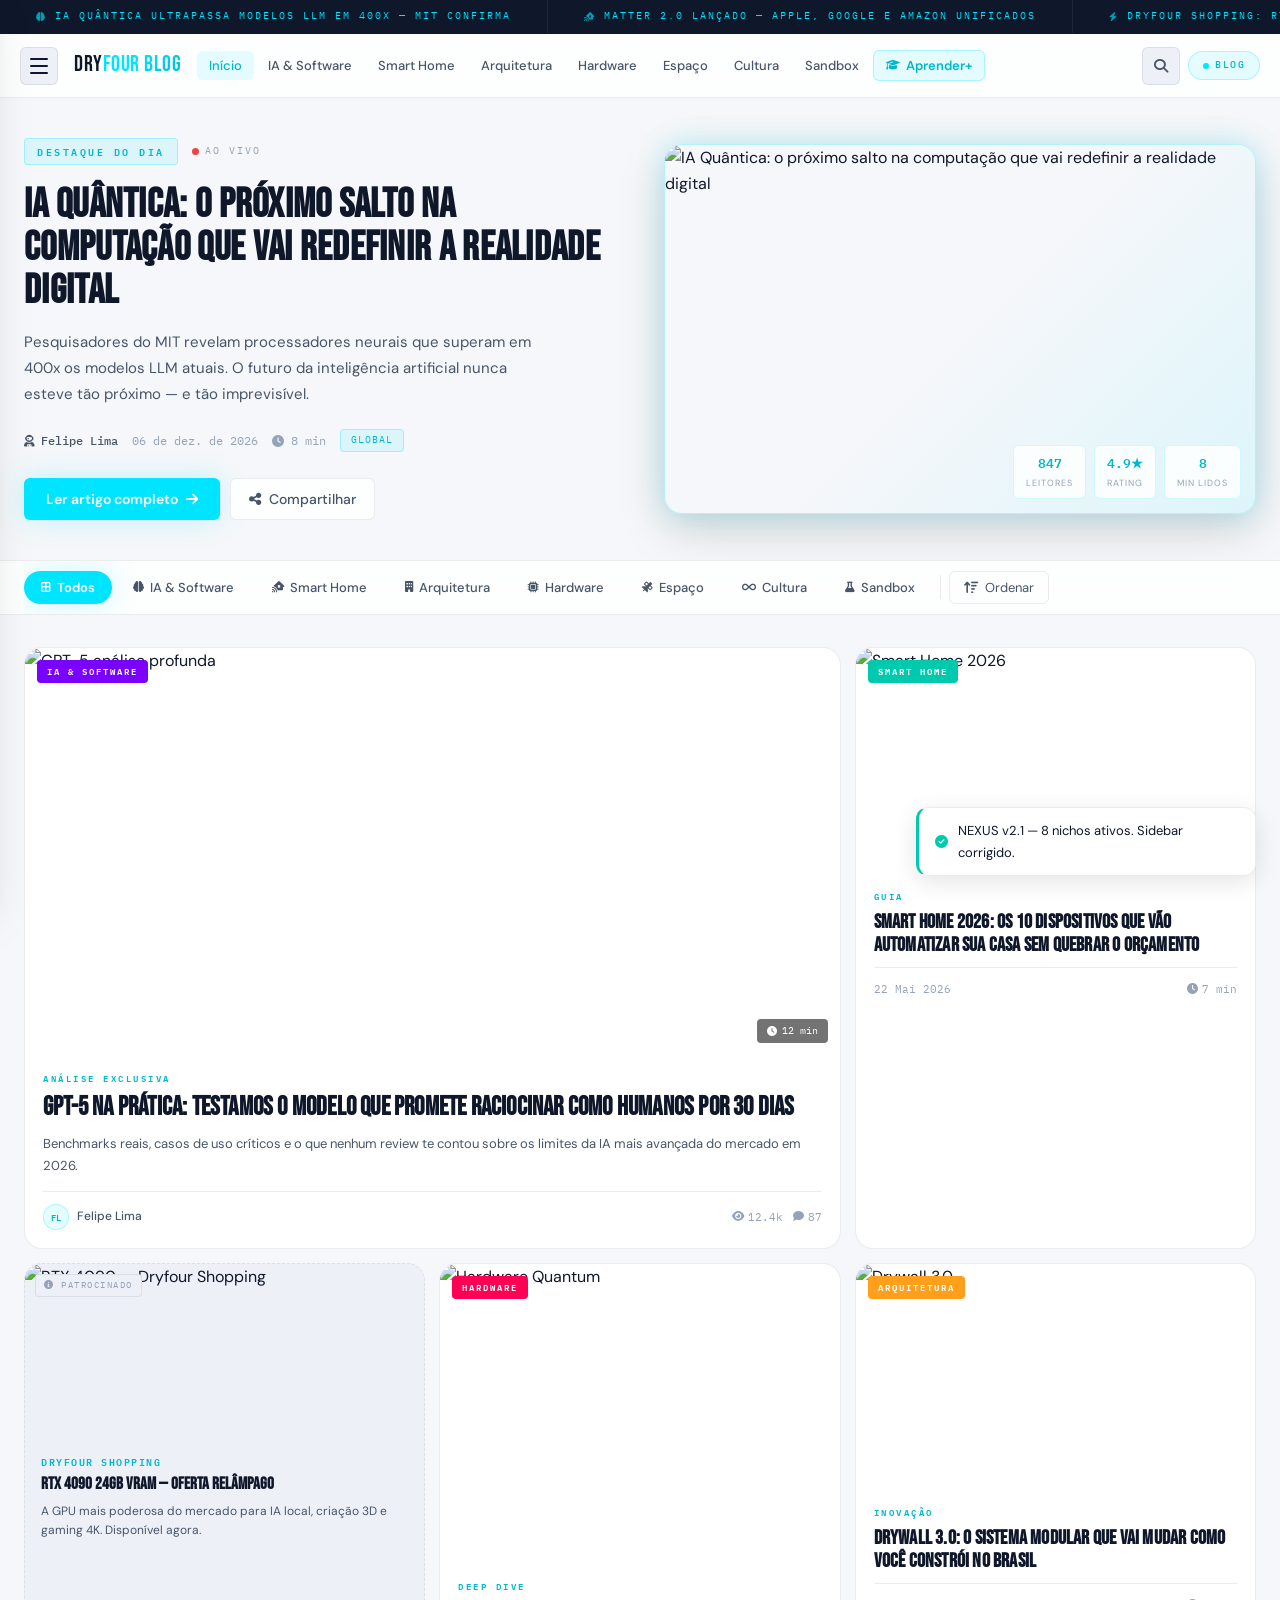
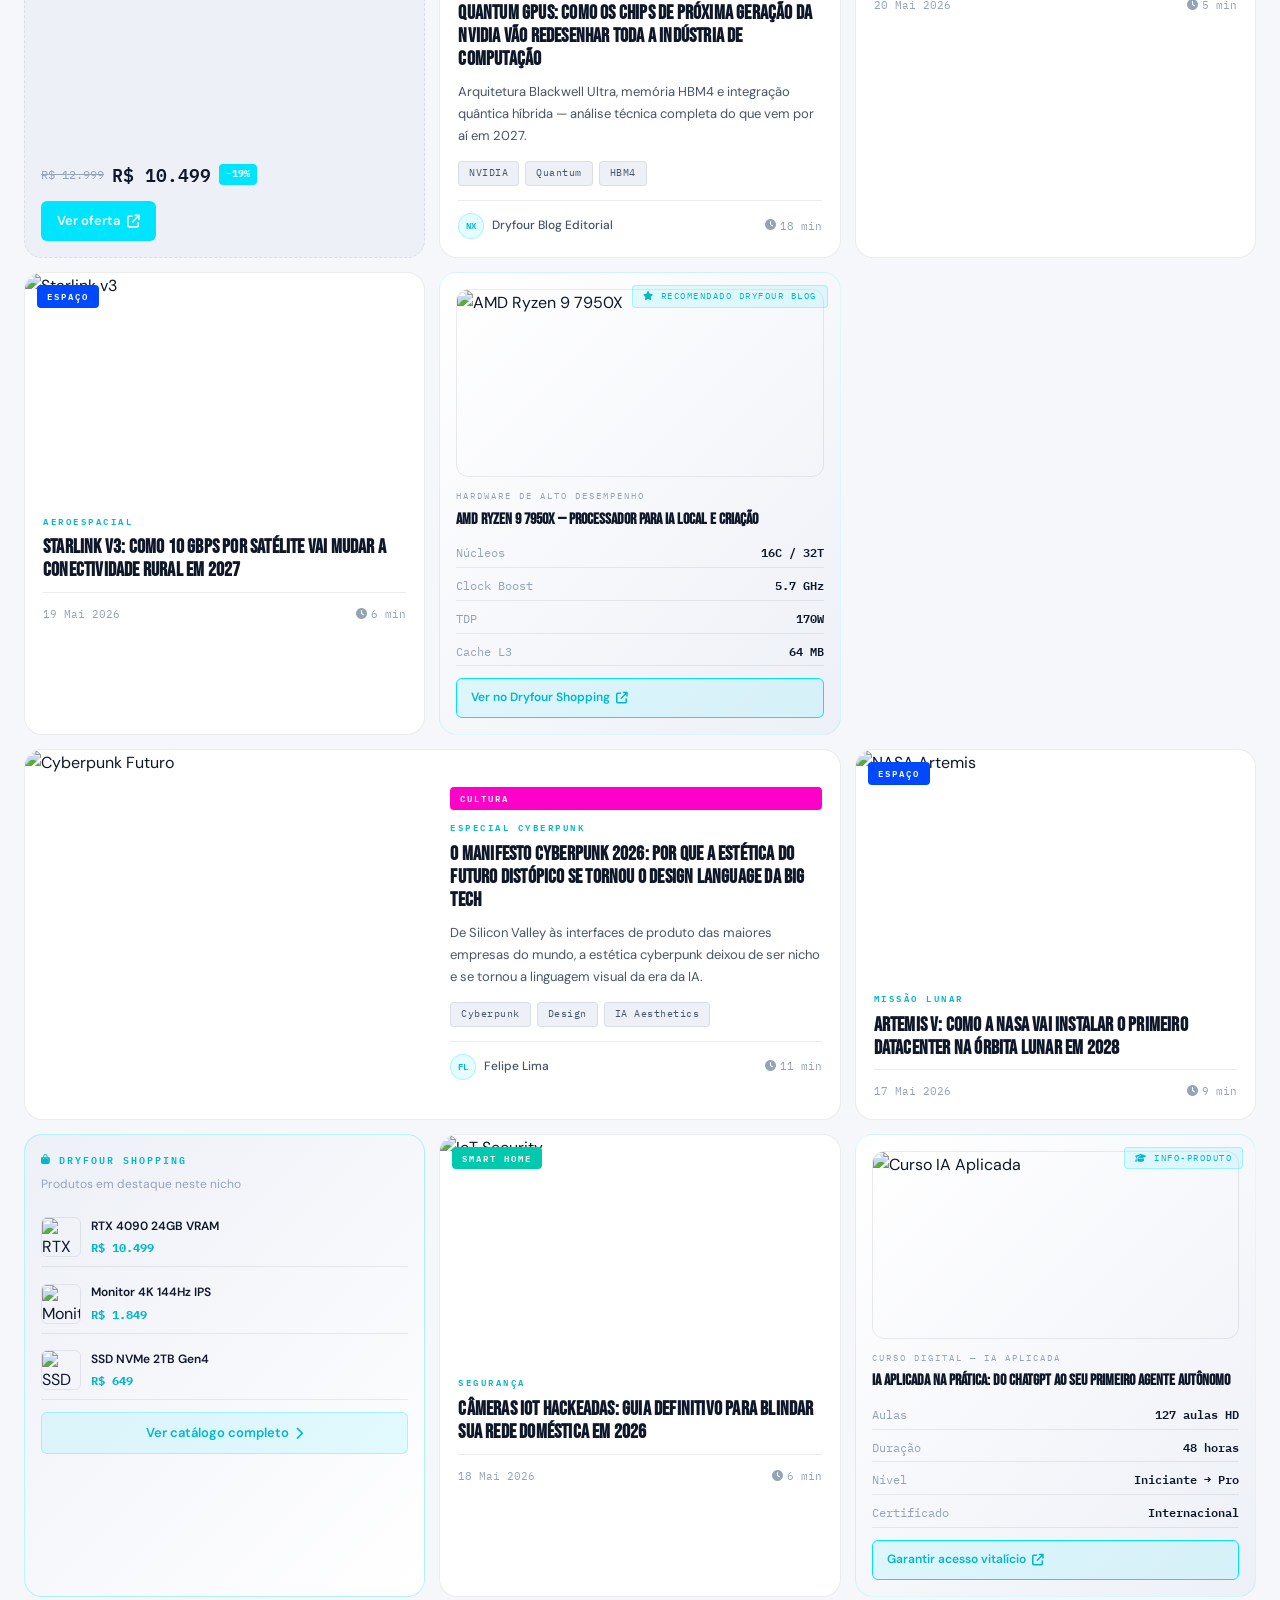
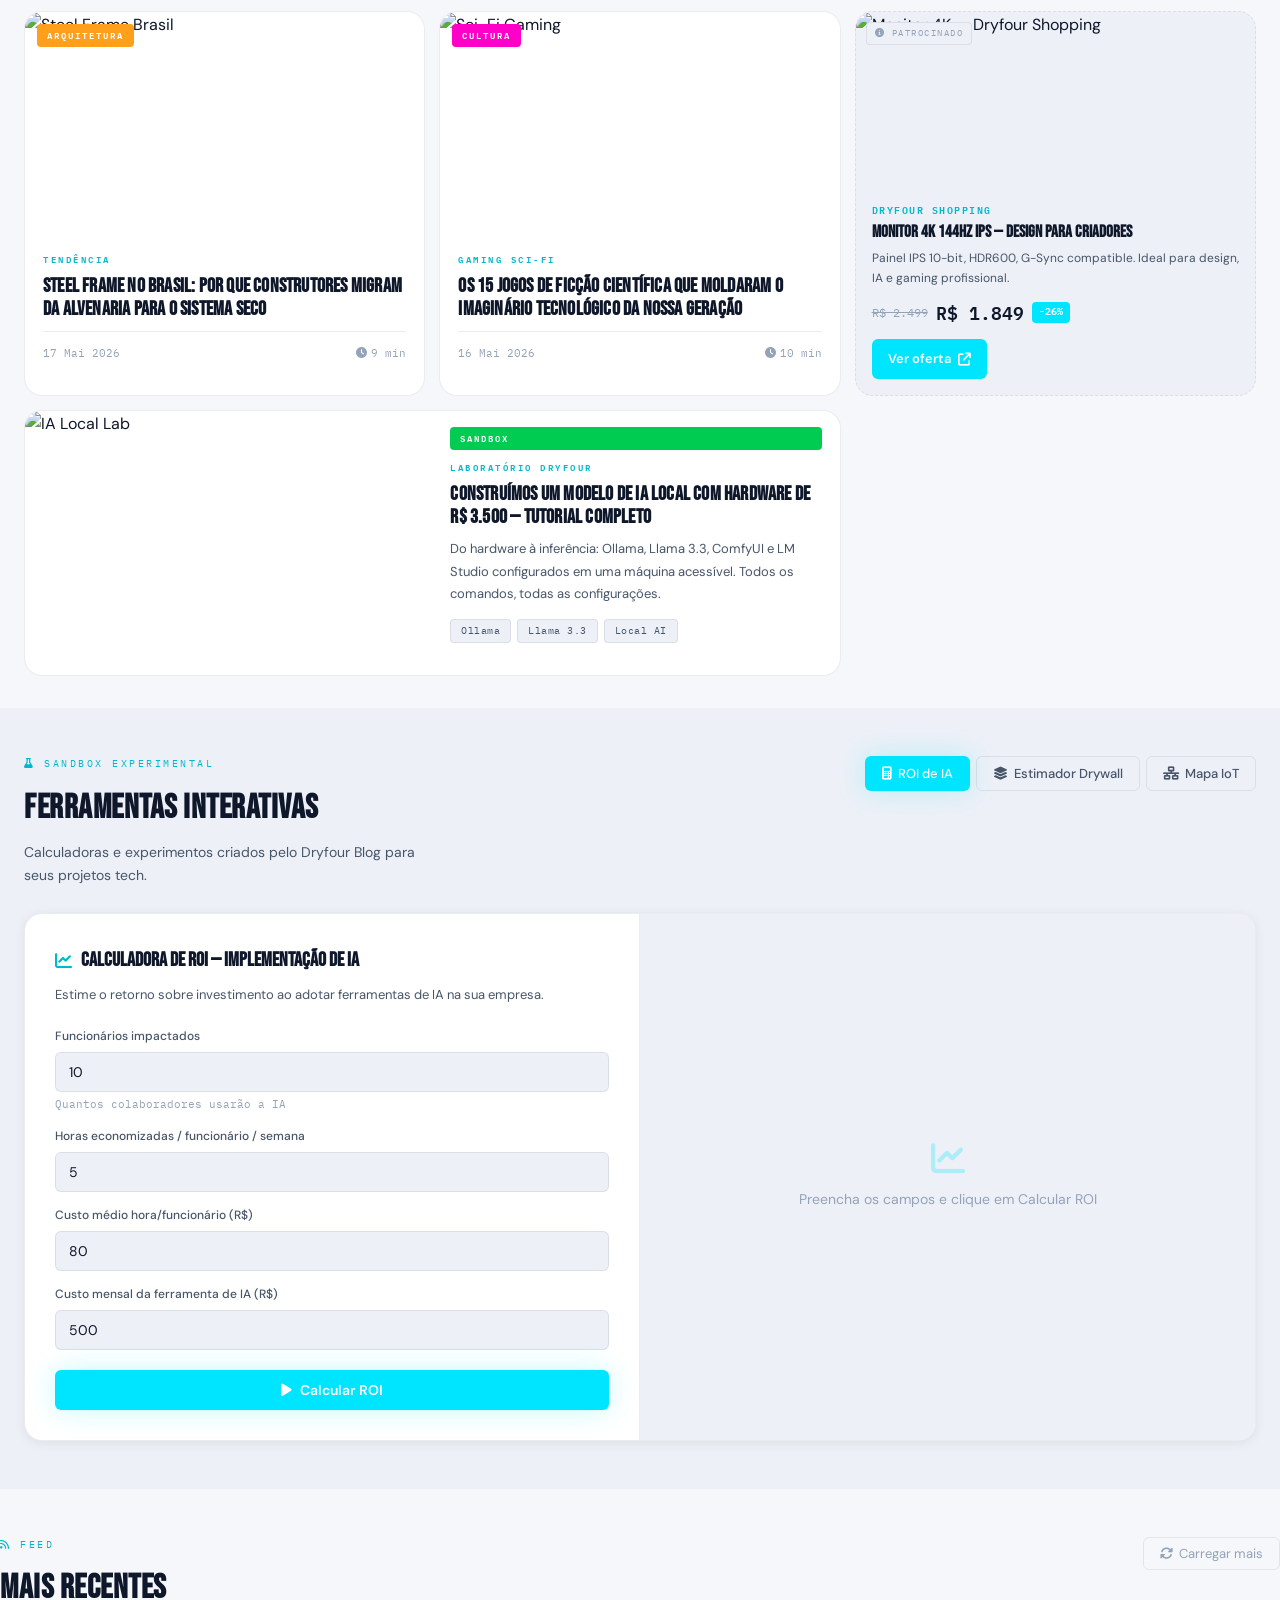
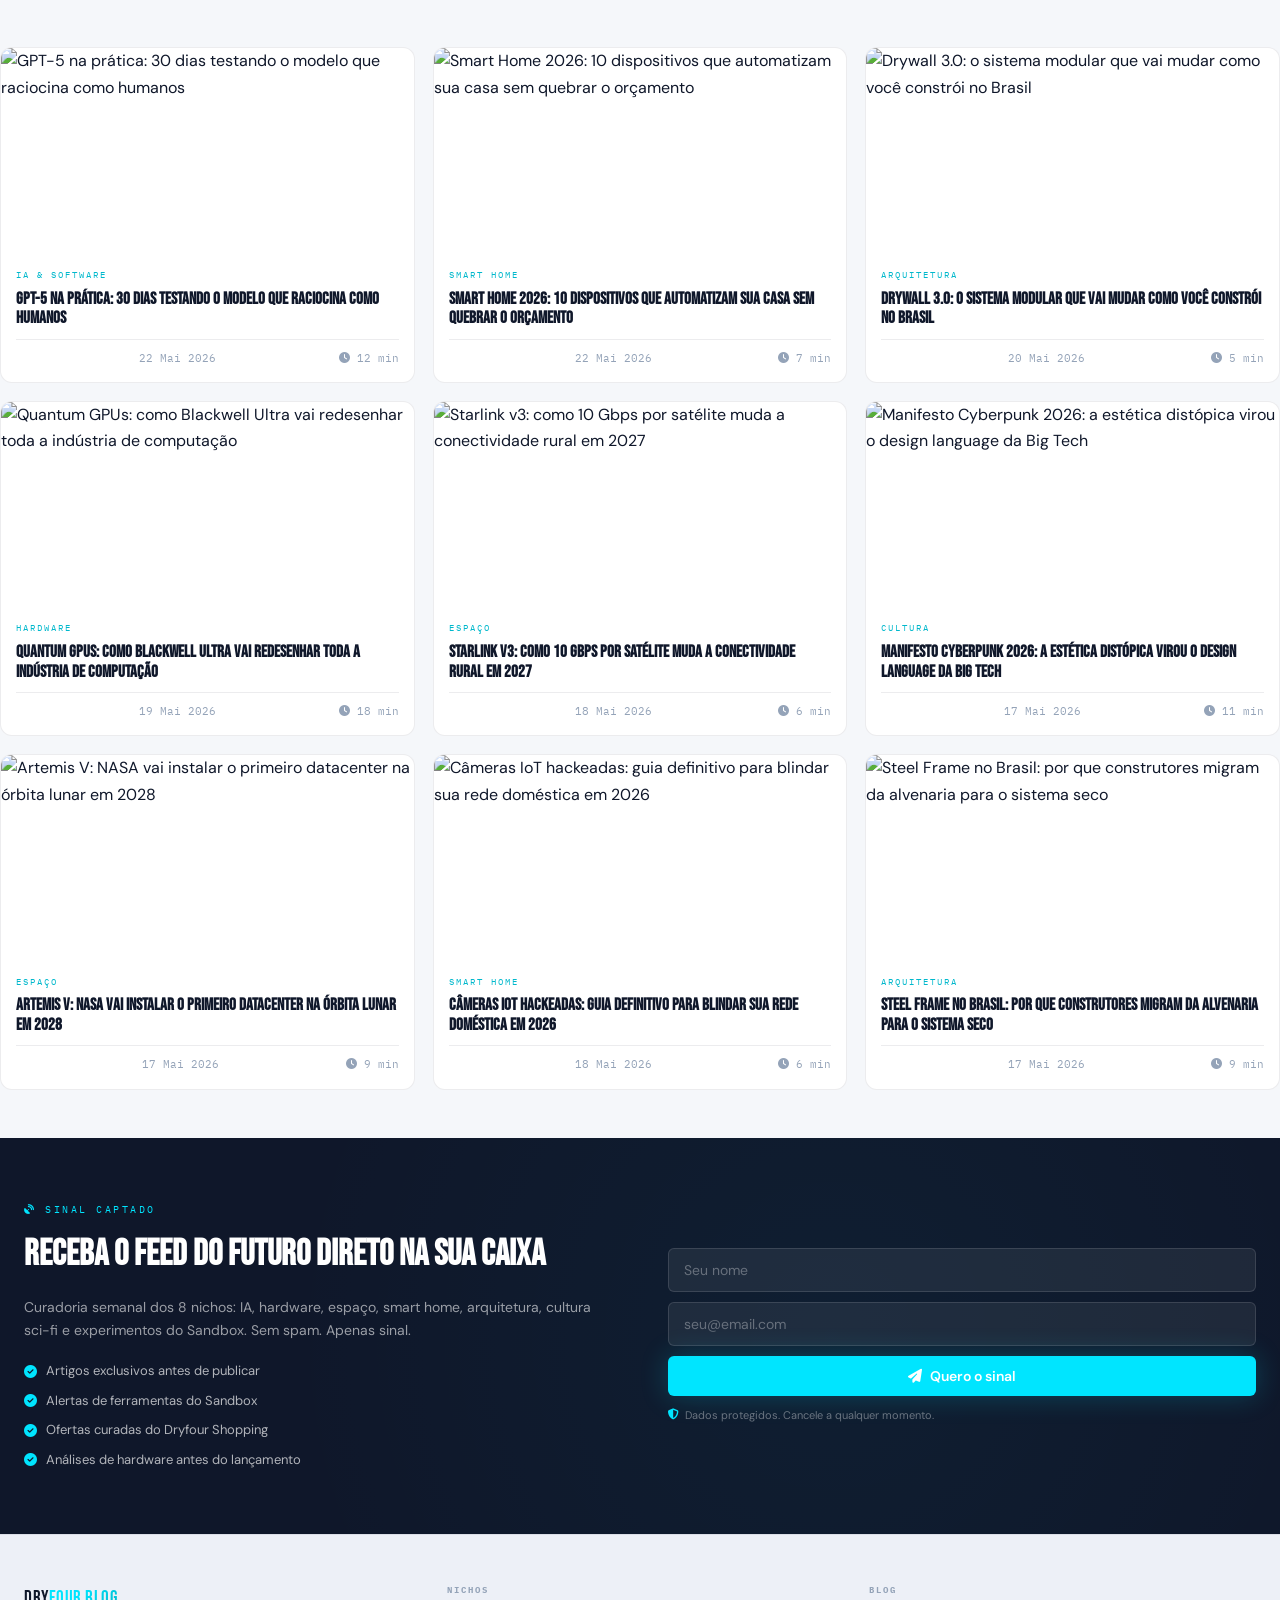
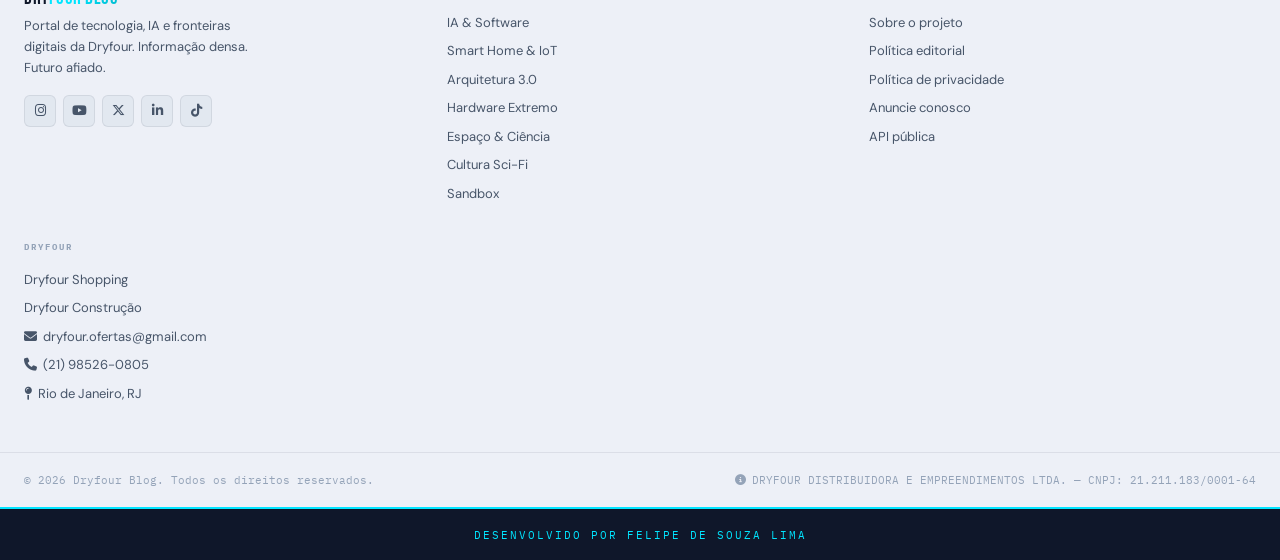
==== commit 4a1243bb: "fix: script re-execute setTimeout(0) — calculadoras Operacoes funcionando" ====
--- a/public/index.html
+++ b/public/index.html
@@ -1121,6 +1121,6 @@
 <!-- Overlay global — search flyout -->
 <div class="site-overlay" id="siteOverlay" aria-hidden="true"></div>
 
-<script src="assets/app.js"></script>
+<script src="assets/app.js" defer></script>
 </body>
 </html>
